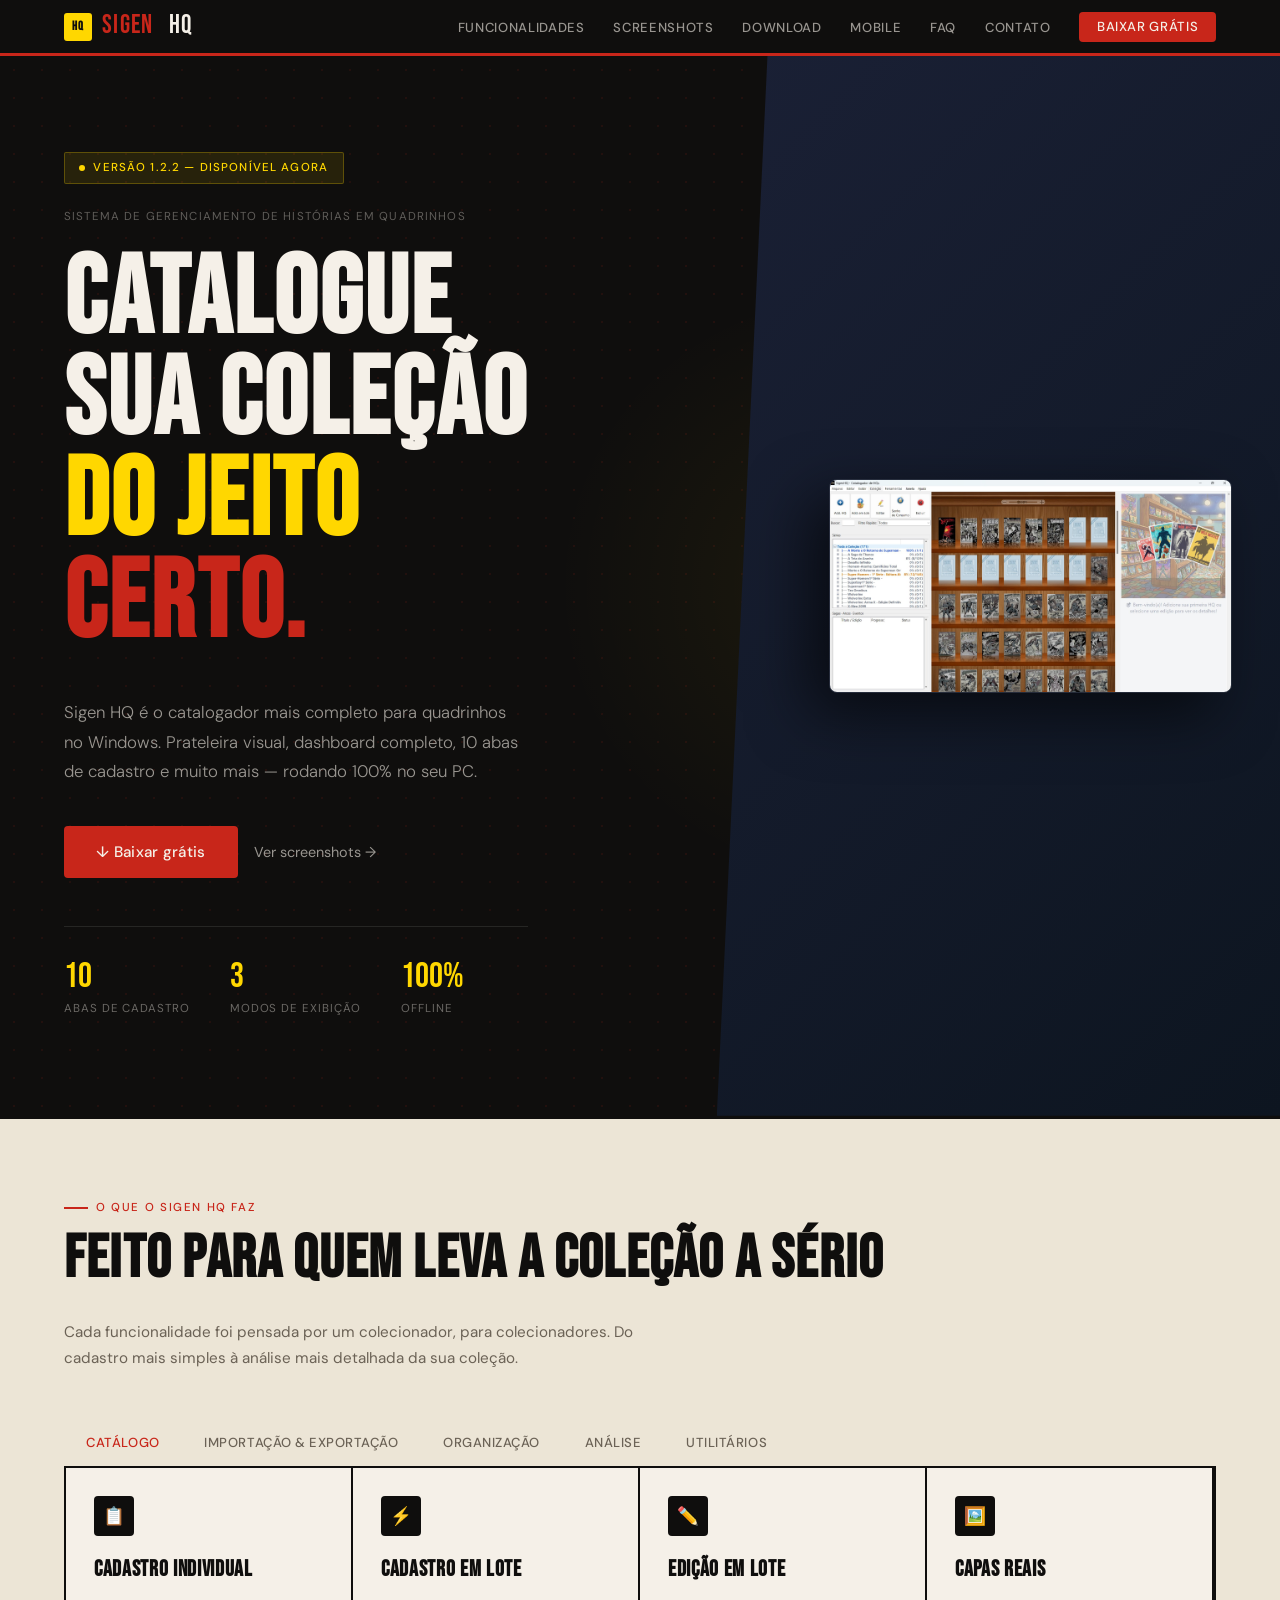
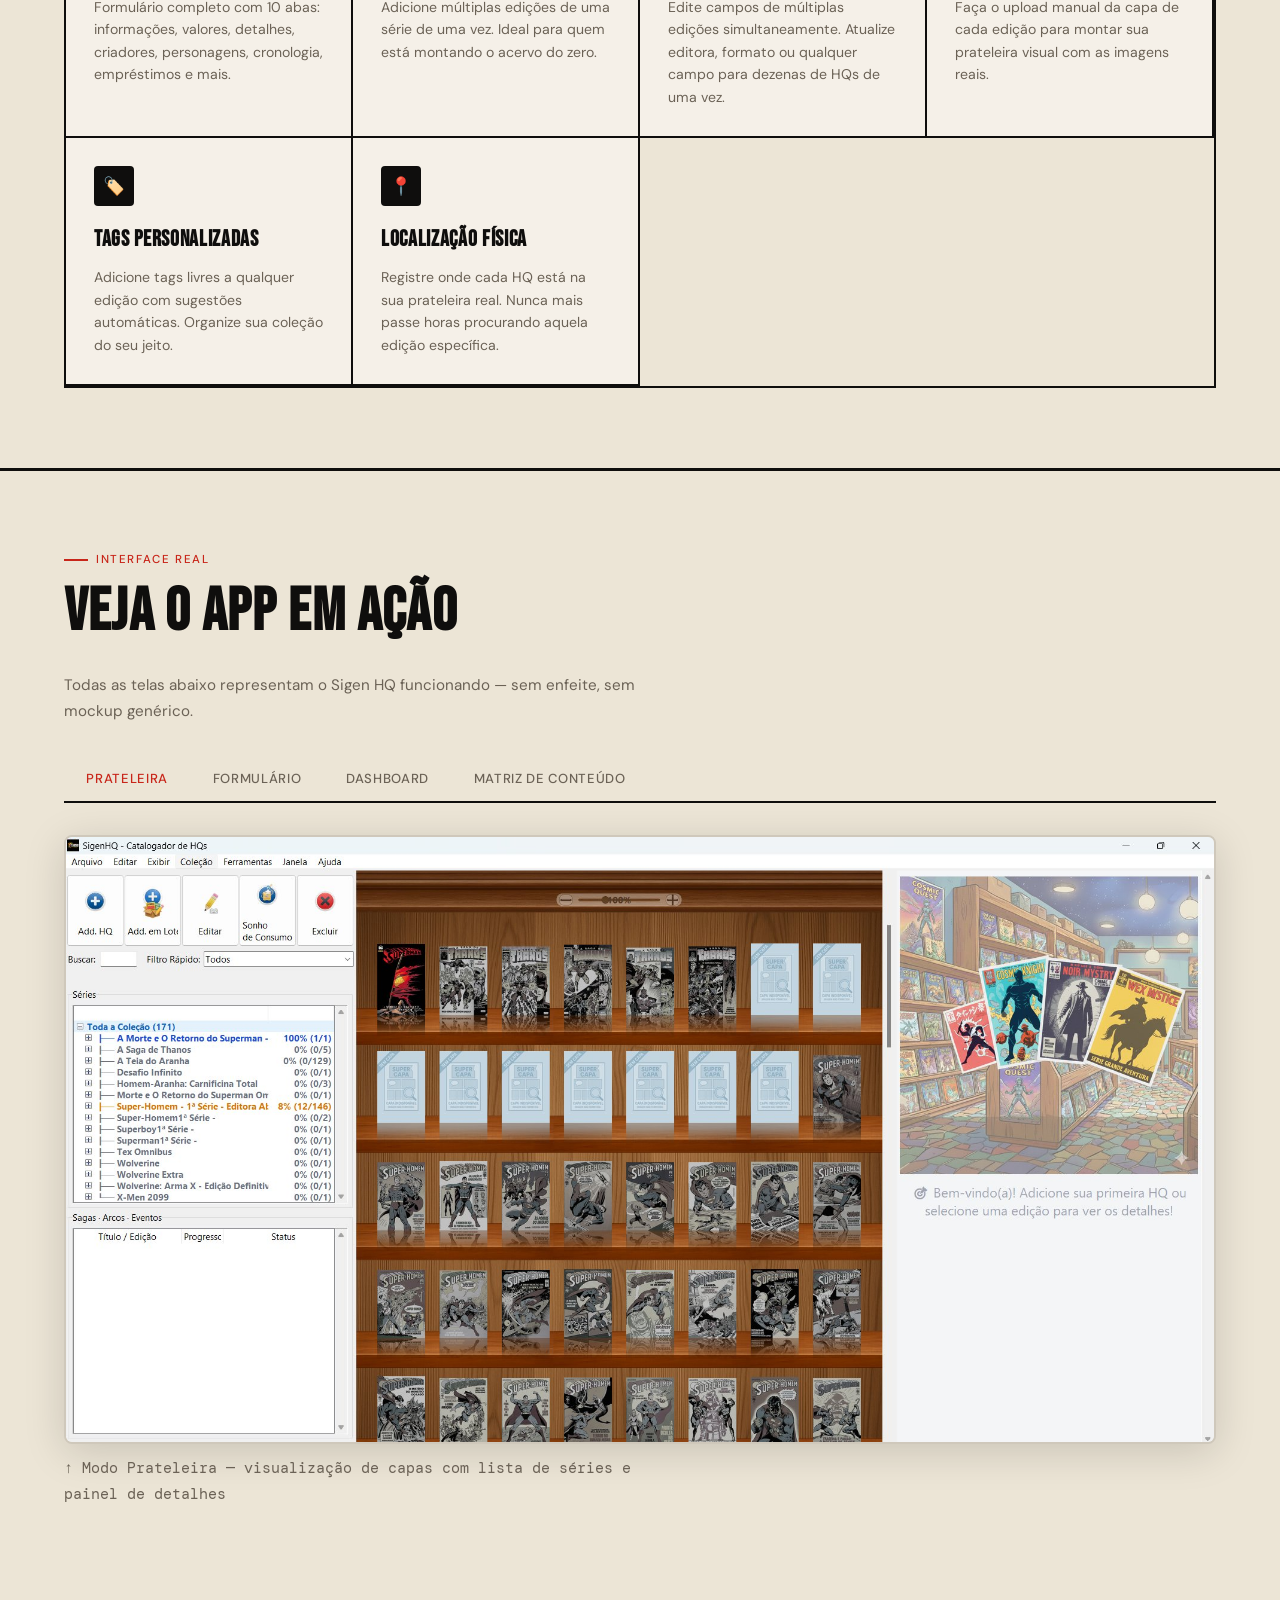
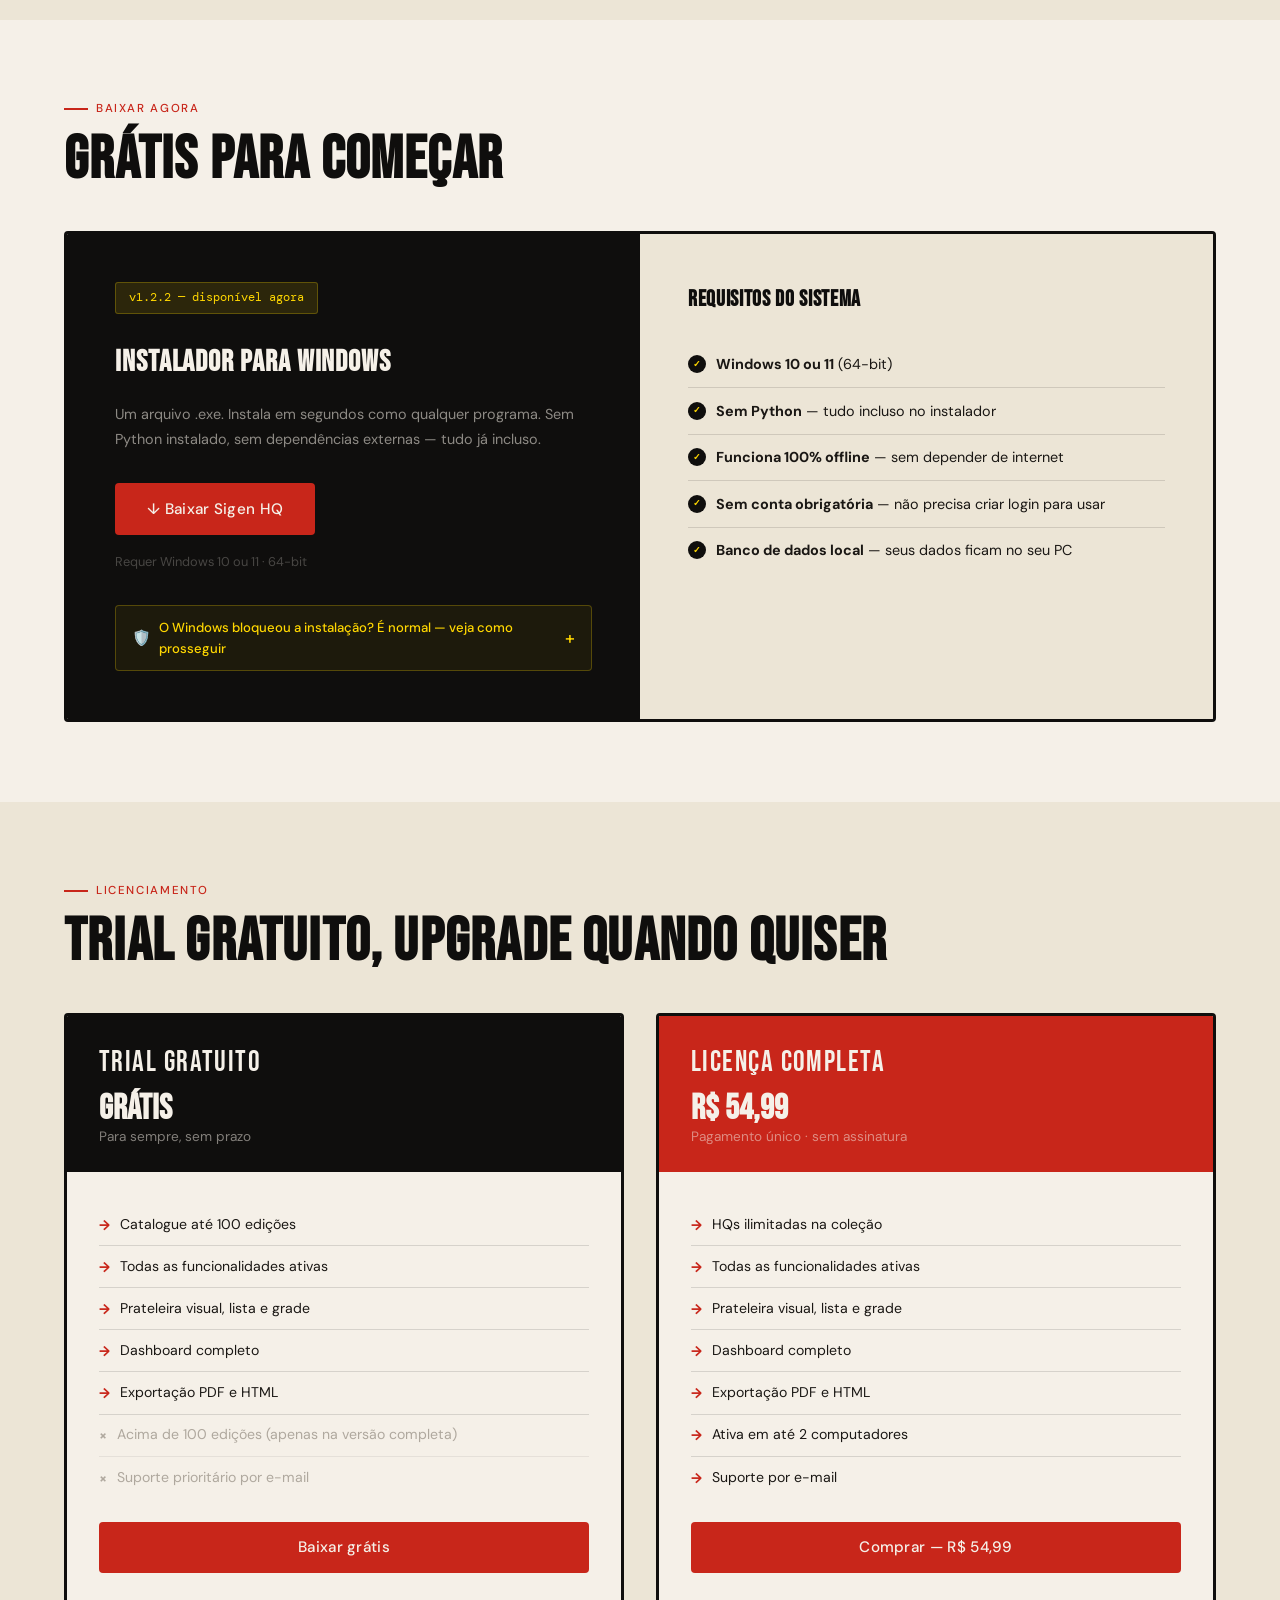
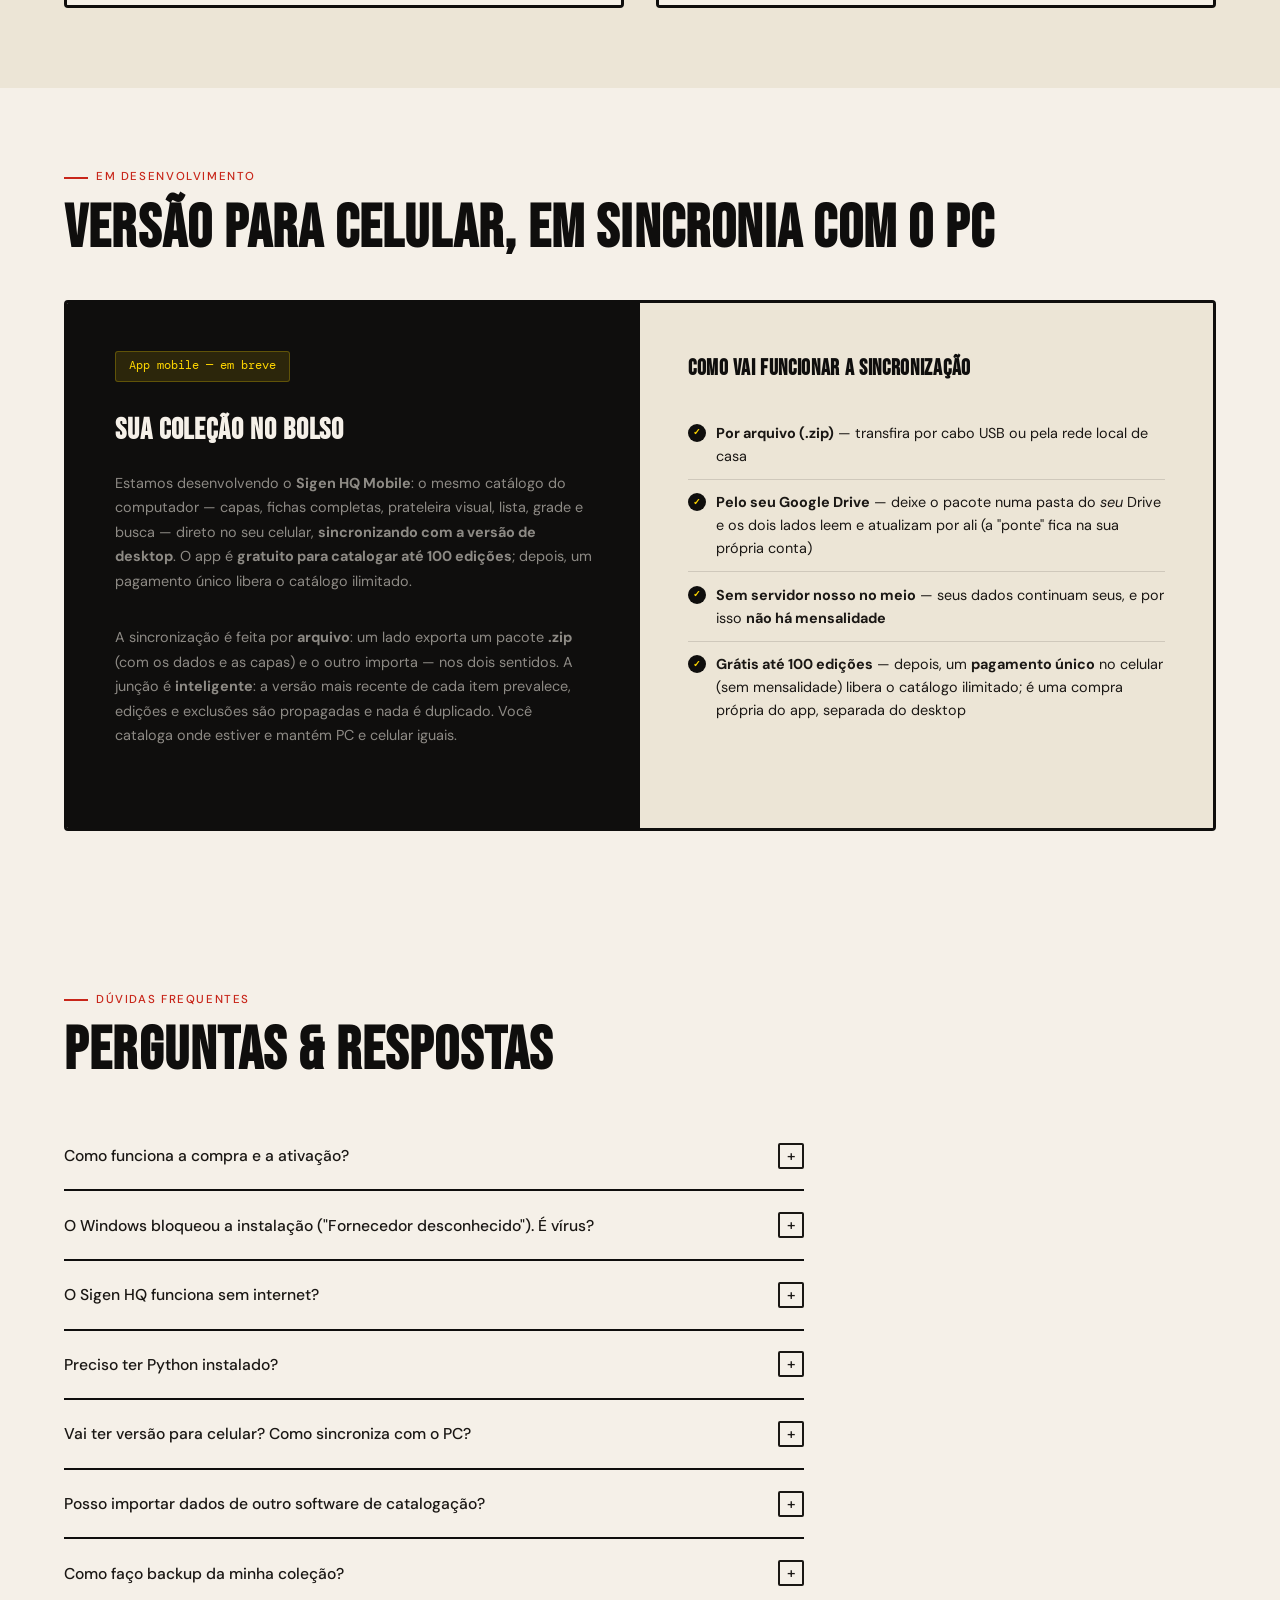
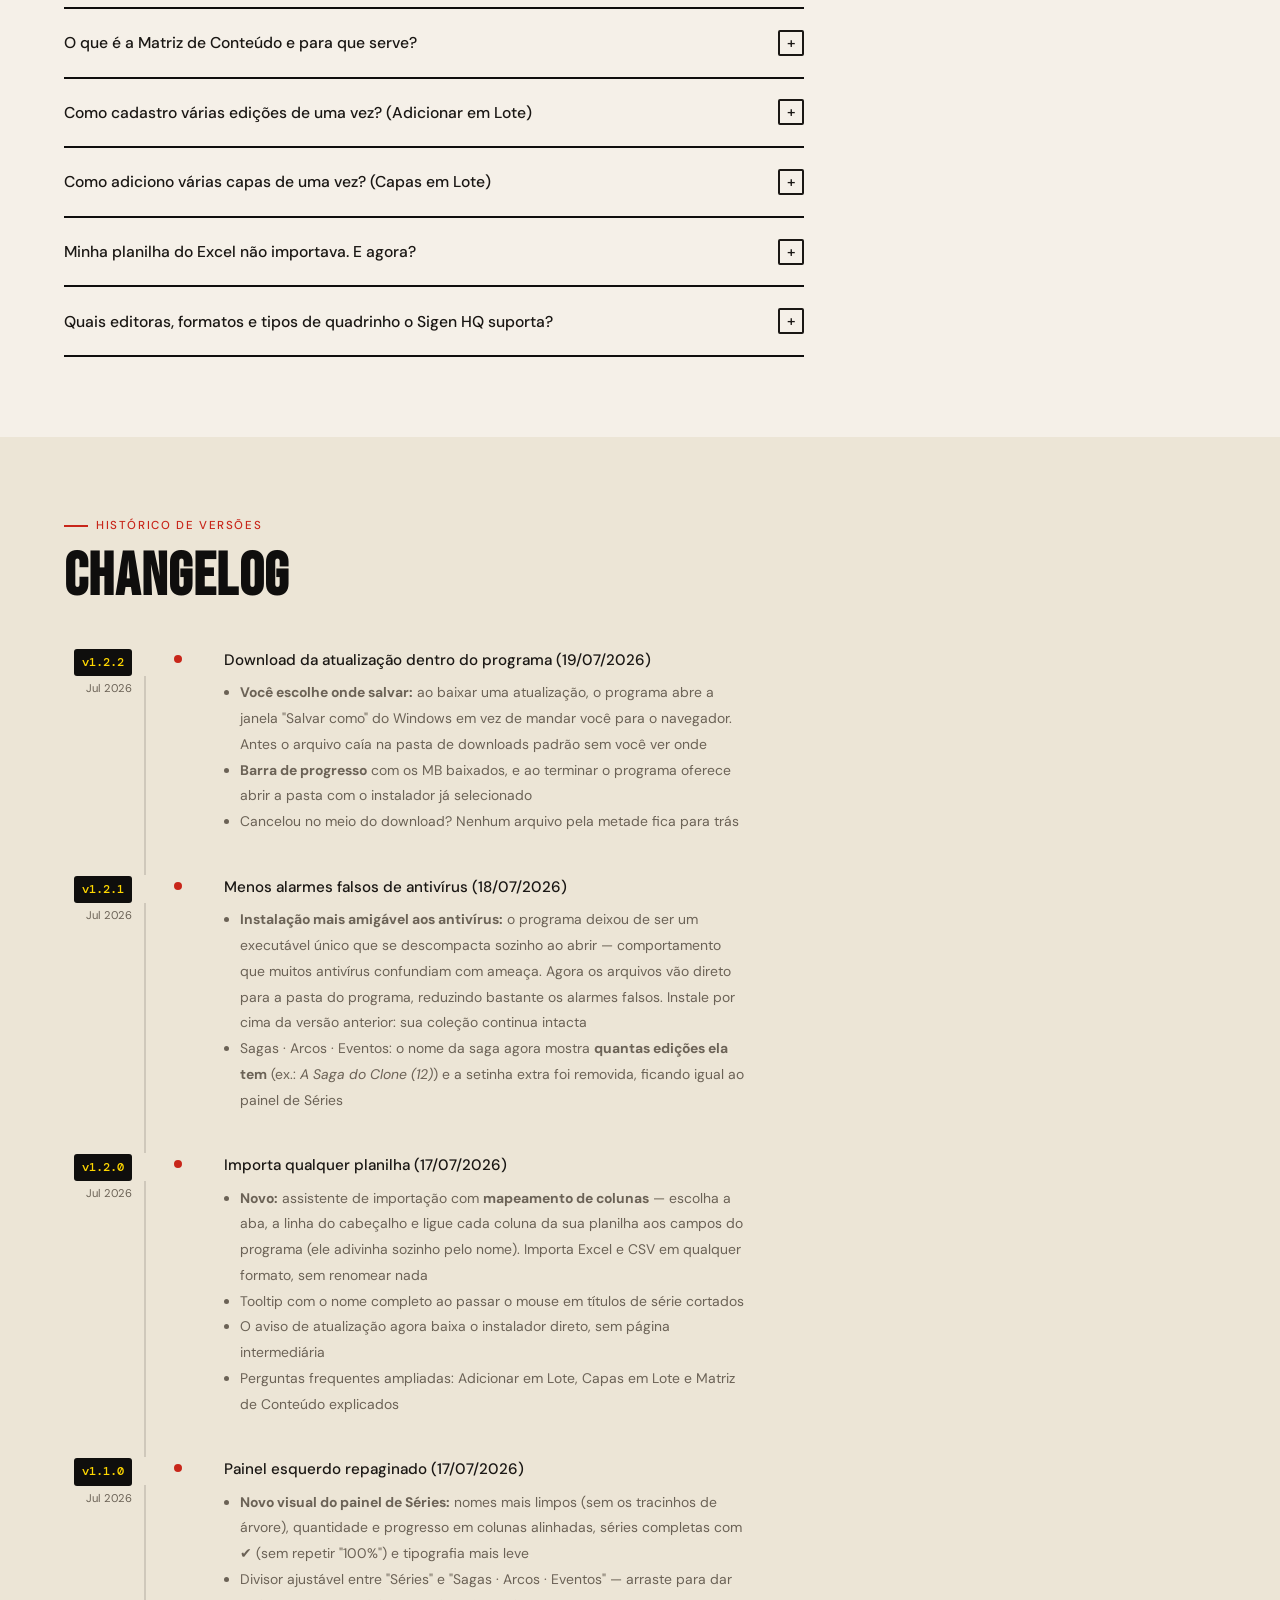
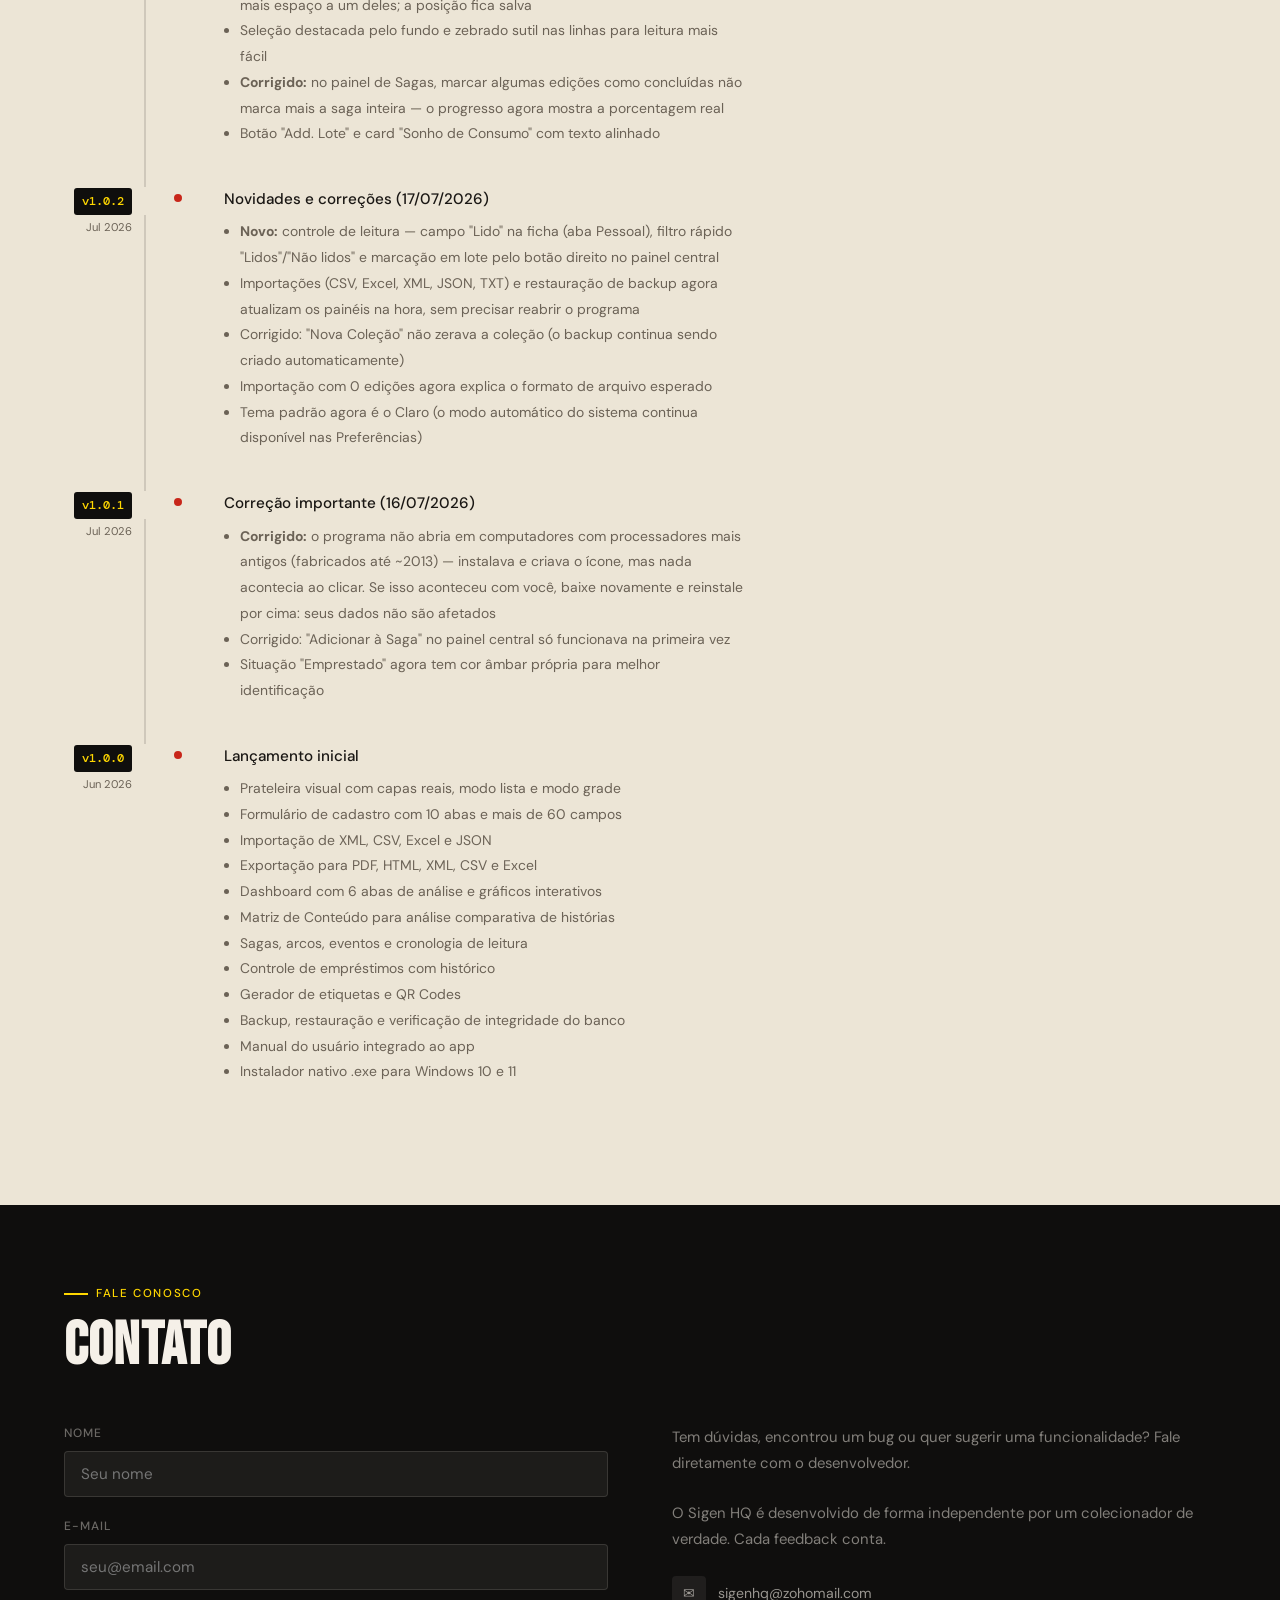
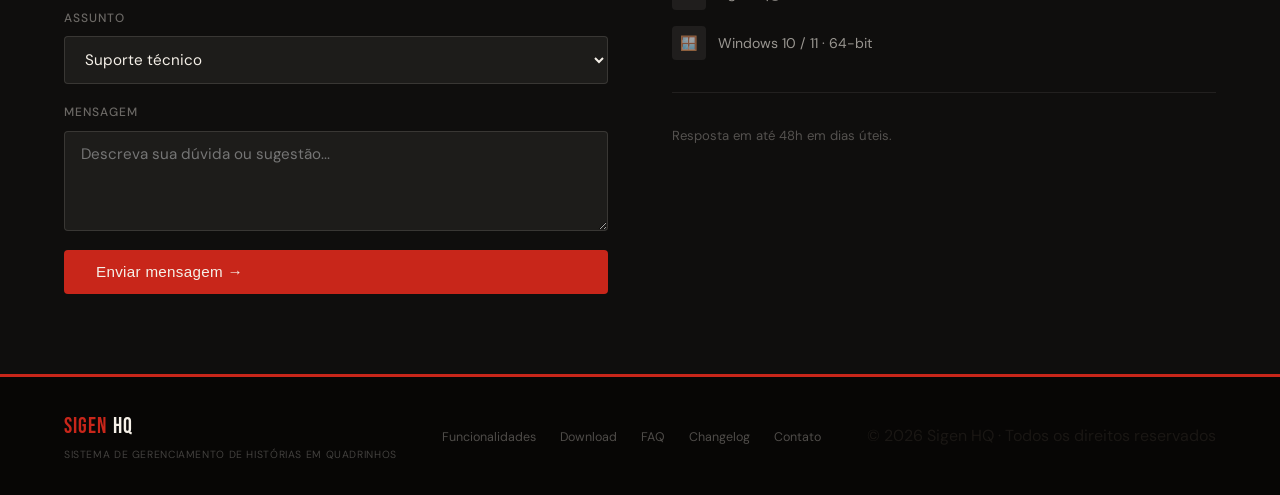
==== index.html @ eec4ffc4 "v1.2.2: download da atualizacao dentro do programa - badges do hero e da secao de download -> 1.2.2 " ====
<!DOCTYPE html>
<html lang="pt-BR">
<head>
<meta charset="UTF-8">
<meta name="viewport" content="width=device-width, initial-scale=1.0">
<title>Sigen HQ — Software de Catalogação de Quadrinhos para Windows</title>
<meta name="description" content="O software mais completo para catalogar sua coleção de HQs. Prateleira visual, dashboard, exportação PDF e muito mais. Para Windows, sem assinatura.">
<meta name="keywords" content="catalogador de quadrinhos, organizar coleção de HQs, software para gibis, catálogo de mangás, gerenciar coleção de quadrinhos, app para colecionador de HQ, inventário de quadrinhos, organizar gibis, Sigen HQ">
<meta name="author" content="Sigen HQ">
<meta name="robots" content="index, follow">
<link rel="canonical" href="https://sigenhq.com.br/">
<!-- Open Graph (WhatsApp, Facebook, Instagram, etc.) -->
<meta property="og:type" content="website">
<meta property="og:locale" content="pt_BR">
<meta property="og:site_name" content="Sigen HQ">
<meta property="og:title" content="Sigen HQ — Catalogador de Quadrinhos para Windows">
<meta property="og:description" content="Catalogue sua coleção de HQs: prateleira visual, dashboard, exportação em PDF e muito mais. Trial grátis até 100 edições.">
<meta property="og:url" content="https://sigenhq.com.br/">
<meta property="og:image" content="https://sigenhq.com.br/og-image.png">
<meta property="og:image:width" content="1200">
<meta property="og:image:height" content="630">
<!-- Twitter / X -->
<meta name="twitter:card" content="summary_large_image">
<meta name="twitter:title" content="Sigen HQ — Catalogador de Quadrinhos para Windows">
<meta name="twitter:description" content="Catalogue sua coleção de HQs: prateleira visual, dashboard, exportação em PDF. Trial grátis até 100 edições.">
<meta name="twitter:image" content="https://sigenhq.com.br/og-image.png">
<!-- Dados estruturados (Google) -->
<script type="application/ld+json">
{
  "@context": "https://schema.org",
  "@type": "SoftwareApplication",
  "name": "Sigen HQ",
  "applicationCategory": "BusinessApplication",
  "operatingSystem": "Windows",
  "description": "Catalogador completo para coleções de quadrinhos, gibis e mangás. Prateleira visual, dashboard e exportação em PDF.",
  "url": "https://sigenhq.com.br/",
  "offers": { "@type": "Offer", "price": "54.99", "priceCurrency": "BRL" }
}
</script>
<link rel="preconnect" href="https://fonts.googleapis.com">
<link rel="preconnect" href="https://fonts.gstatic.com" crossorigin>
<link href="https://fonts.googleapis.com/css2?family=Bebas+Neue&family=DM+Sans:ital,opsz,wght@0,9..40,300;0,9..40,400;0,9..40,500;1,9..40,300&family=DM+Mono:wght@400;500&display=swap" rel="stylesheet">
<style>
*,*::before,*::after{box-sizing:border-box;margin:0;padding:0}

:root{
  --ink:#0f0e0d;
  --paper:#f5f0e8;
  --paper-dark:#ece5d6;
  --red:#c8261a;
  --red-dark:#9e1c12;
  --gold:#ffd700;
  --gold-dim:#c9a800;
  --blue:#1565c0;
  --blue-light:#e3f2fd;
  --text:#1a1714;
  --muted:#6b6256;
  --border:rgba(15,14,13,0.13);
  --radius:4px;
}

html{scroll-behavior:smooth}

body{
  font-family:'DM Sans',sans-serif;
  background:var(--paper);
  color:var(--text);
  font-size:16px;
  line-height:1.6;
  overflow-x:hidden;
}

body::before{
  content:'';
  position:fixed;
  inset:0;
  background-image:url("data:image/svg+xml,%3Csvg xmlns='http://www.w3.org/2000/svg' width='4' height='4'%3E%3Ccircle cx='1' cy='1' r='0.5' fill='%230f0e0d' opacity='0.035'/%3E%3C/svg%3E");
  pointer-events:none;
  z-index:0;
}

/* ── NAV ── */
nav{
  position:sticky;top:0;z-index:100;
  background:var(--ink);
  display:flex;align-items:center;justify-content:space-between;
  padding:0 clamp(1.5rem,5vw,4rem);
  height:56px;
  border-bottom:3px solid var(--red);
}

.nav-logo{
  font-family:'Bebas Neue',sans-serif;
  font-size:1.6rem;color:var(--paper);
  letter-spacing:.05em;text-decoration:none;
  display:flex;align-items:center;gap:10px;
}
.nav-logo-icon{
  width:28px;height:28px;
  background:var(--gold);
  border-radius:3px;
  display:flex;align-items:center;justify-content:center;
  font-size:.75rem;color:var(--ink);font-weight:700;
}
.nav-logo span{color:var(--red);}

.nav-links{display:flex;gap:1.8rem;list-style:none;align-items:center;}
.nav-links a{
  color:rgba(245,240,232,.6);text-decoration:none;
  font-size:.82rem;font-weight:500;letter-spacing:.05em;
  text-transform:uppercase;transition:color .2s;
}
.nav-links a:hover{color:var(--paper);}
.nav-cta{
  background:var(--red) !important;
  color:var(--paper) !important;
  padding:.4rem 1.1rem;border-radius:var(--radius);
  transition:background .2s !important;
}
.nav-cta:hover{background:var(--red-dark) !important;}

.hamburger{
  display:none;flex-direction:column;gap:5px;
  cursor:pointer;background:none;border:none;padding:4px;
}
.hamburger span{display:block;width:22px;height:2px;background:var(--paper);border-radius:2px;}

/* ── HERO ── */
.hero{
  position:relative;
  min-height:calc(100vh - 56px);
  display:flex;align-items:center;
  padding:clamp(3rem,8vw,6rem) clamp(1.5rem,5vw,4rem);
  overflow:hidden;
  background:var(--ink);
}

.hero-dots{
  position:absolute;inset:0;
  background-image:radial-gradient(circle,rgba(200,38,26,.15) 1px,transparent 1px);
  background-size:28px 28px;opacity:.7;
}

.hero-glow{
  position:absolute;
  width:600px;height:600px;
  background:radial-gradient(circle,rgba(255,215,0,.06) 0%,transparent 70%);
  top:50%;right:10%;transform:translateY(-50%);
  pointer-events:none;
}

.hero-content{position:relative;z-index:2;max-width:580px;}

.hero-badge{
  display:inline-flex;align-items:center;gap:8px;
  background:rgba(255,215,0,.1);
  border:1px solid rgba(255,215,0,.25);
  color:var(--gold);
  font-size:.72rem;font-weight:500;letter-spacing:.1em;
  text-transform:uppercase;padding:.35rem .9rem;
  border-radius:2px;margin-bottom:1.5rem;
}
.hero-badge::before{
  content:'';width:6px;height:6px;background:var(--gold);
  border-radius:50%;animation:pulse 2s infinite;
}
@keyframes pulse{0%,100%{opacity:1;transform:scale(1)}50%{opacity:.5;transform:scale(.8)}}

h1{
  font-family:'Bebas Neue',sans-serif;
  font-size:clamp(3.8rem,8.5vw,7rem);
  line-height:.93;color:var(--paper);
  letter-spacing:.02em;margin-bottom:.4em;
}
h1 .accent{color:var(--red);}
h1 .gold{color:var(--gold);}
h1 .outline{-webkit-text-stroke:2px var(--paper);color:transparent;}

.hero-sub{
  font-size:1.05rem;color:rgba(245,240,232,.6);
  margin-bottom:2.5rem;max-width:460px;
  font-weight:300;line-height:1.75;
}

.hero-actions{display:flex;gap:1rem;flex-wrap:wrap;align-items:center;}

.btn-primary{
  display:inline-flex;align-items:center;gap:10px;
  background:var(--red);color:var(--paper);
  text-decoration:none;font-weight:500;font-size:.95rem;
  padding:.85rem 2rem;border-radius:var(--radius);
  border:none;cursor:pointer;
  transition:background .2s,transform .15s;letter-spacing:.02em;
}
.btn-primary:hover{background:var(--red-dark);transform:translateY(-2px);}
.btn-primary:active{transform:translateY(0);}

.btn-ghost{
  display:inline-flex;align-items:center;gap:8px;
  color:rgba(245,240,232,.6);text-decoration:none;
  font-size:.9rem;padding:.85rem 0;transition:color .2s;
}
.btn-ghost:hover{color:var(--paper);}

.hero-stats{
  display:flex;gap:2.5rem;
  margin-top:3rem;padding-top:2rem;
  border-top:1px solid rgba(245,240,232,.1);
  flex-wrap:wrap;
}
.hero-stat-num{
  font-family:'Bebas Neue',sans-serif;
  font-size:2.2rem;color:var(--gold);display:block;line-height:1;
}
.hero-stat-label{font-size:.72rem;color:rgba(245,240,232,.4);text-transform:uppercase;letter-spacing:.08em;}

/* ── PRATELEIRA HERO ── */
.hero-shelf{
  position:absolute;right:0;top:0;bottom:0;width:44%;
  display:flex;align-items:center;justify-content:center;
  overflow:hidden;
  background:linear-gradient(135deg,#1a2035 0%,#0d1520 100%);
  clip-path:polygon(9% 0,100% 0,100% 100%,0% 100%);
}

.shelf-wrap{
  padding:2rem 3rem 2rem 7rem;
  width:100%;
  animation:float 6s ease-in-out infinite;
}
@keyframes float{0%,100%{transform:translateY(0)}50%{transform:translateY(-10px)}}

.shelf-ui{
  background:#2a1f14;
  border-radius:8px;
  overflow:hidden;
  box-shadow:-20px 20px 60px rgba(0,0,0,.6);
  border:1px solid rgba(255,255,255,.06);
  max-width:360px;
}

.shelf-titlebar{
  background:#1a1208;padding:8px 12px;
  display:flex;align-items:center;gap:7px;
  border-bottom:1px solid rgba(255,255,255,.06);
}
.shelf-dot{width:9px;height:9px;border-radius:50%;}
.shelf-dot:nth-child(1){background:#ff5f57;}
.shelf-dot:nth-child(2){background:#ffbd2e;}
.shelf-dot:nth-child(3){background:#28ca41;}
.shelf-appname{font-size:10px;color:rgba(255,255,255,.25);margin-left:6px;font-family:'DM Mono',monospace;}

.shelf-body{display:flex;height:240px;}

.shelf-sidebar{
  width:110px;background:#1c1208;
  padding:10px 8px;
  border-right:1px solid rgba(255,255,255,.05);
  overflow:hidden;
}
.shelf-serie{
  font-size:9px;font-family:'DM Mono',monospace;
  color:rgba(255,255,255,.25);
  padding:4px 6px;border-radius:3px;
  margin-bottom:2px;white-space:nowrap;overflow:hidden;text-overflow:ellipsis;
}
.shelf-serie.active{background:rgba(200,38,26,.25);color:#f08070;}
.shelf-serie.gold{color:var(--gold);opacity:.7;}

.shelf-main{flex:1;padding:8px;background:#241a0e;position:relative;}

.shelf-row{
  display:flex;align-items:flex-end;gap:3px;
  padding:4px 0;
  border-bottom:3px solid #3d2a15;
  margin-bottom:2px;
}
.shelf-book{
  width:28px;height:42px;border-radius:2px;flex-shrink:0;
  position:relative;
}
.shelf-book::after{
  content:'';position:absolute;top:0;left:0;right:0;bottom:0;
  background:linear-gradient(90deg,rgba(0,0,0,.3) 0%,transparent 30%);
  border-radius:2px;
}
.b1{background:linear-gradient(160deg,#d32f2f,#7f1c15);}
.b2{background:linear-gradient(160deg,#1565c0,#0d3b7a);}
.b3{background:linear-gradient(160deg,#2e7d32,#145a32);}
.b4{background:linear-gradient(160deg,#6a1b9a,#38006b);}
.b5{background:linear-gradient(160deg,#e65100,#7c2900);}
.b6{background:linear-gradient(160deg,#00695c,#003d33);}
.b7{background:linear-gradient(160deg,#c62828,#7b1313);}
.b8{background:linear-gradient(160deg,#37474f,#1c2f38);}
.b9{background:linear-gradient(160deg,#f9a825,#b37a00);}
.b10{background:linear-gradient(160deg,#1a237e,#0d1257);}
.b-ghost{background:rgba(255,255,255,.06);border:1px dashed rgba(255,255,255,.1);}

.shelf-statusbar{
  background:#1a1208;padding:5px 10px;
  display:flex;justify-content:space-between;
  border-top:1px solid rgba(255,255,255,.05);
}
.shelf-stat{font-size:8px;color:rgba(255,255,255,.25);font-family:'DM Mono',monospace;}
.shelf-stat span{color:var(--gold);}

/* ── SECTIONS ── */
section{position:relative;z-index:1;padding:clamp(3rem,7vw,5rem) clamp(1.5rem,5vw,4rem);}

.section-label{
  font-size:.72rem;font-weight:500;letter-spacing:.14em;
  text-transform:uppercase;color:var(--red);margin-bottom:.75rem;
  display:flex;align-items:center;gap:8px;
}
.section-label::before{content:'';display:block;width:24px;height:2px;background:var(--red);}

h2{
  font-family:'Bebas Neue',sans-serif;
  font-size:clamp(2.4rem,5vw,3.8rem);
  line-height:1;letter-spacing:.02em;
  margin-bottom:.5em;color:var(--ink);
}

h3{font-family:'Bebas Neue',sans-serif;font-size:1.4rem;letter-spacing:.03em;color:var(--ink);margin-bottom:.5rem;}

/* ── FEATURES GRID ── */
.features-section{background:var(--paper-dark);border-top:3px solid var(--ink);border-bottom:3px solid var(--ink);}

.features-intro{max-width:580px;color:var(--muted);font-size:.95rem;line-height:1.7;margin-bottom:3rem;}

.features-tabs{display:flex;gap:0;border-bottom:2px solid var(--ink);overflow-x:auto;margin-bottom:0;}
.ftab{
  background:none;border:none;
  font-family:'DM Sans',sans-serif;font-size:.82rem;font-weight:500;
  color:var(--muted);padding:.9rem 1.4rem;cursor:pointer;
  border-bottom:2px solid transparent;margin-bottom:-2px;
  white-space:nowrap;letter-spacing:.04em;text-transform:uppercase;
  transition:color .2s,border-color .2s;
}
.ftab.active{color:var(--red);border-bottom-color:var(--red);}
.ftab:hover:not(.active){color:var(--text);}

.features-panel{display:none;}
.features-panel.active{display:grid;grid-template-columns:repeat(auto-fit,minmax(250px,1fr));gap:0;border:2px solid var(--ink);border-top:none;}

.feat-card{
  padding:1.75rem;
  border-right:2px solid var(--ink);
  border-bottom:2px solid var(--ink);
  background:var(--paper);
  transition:background .2s;
}
.feat-card:hover{background:var(--gold);}

.feat-icon{
  width:40px;height:40px;background:var(--ink);border-radius:var(--radius);
  display:flex;align-items:center;justify-content:center;
  margin-bottom:1rem;font-size:1.1rem;
}
.feat-card p{font-size:.88rem;color:var(--muted);line-height:1.6;margin-top:.4rem;}

/* ── SCREENSHOTS ── */
.screenshots-section{background:var(--paper-dark);}
.screenshots-section h2,.screenshots-section .section-label{color:var(--ink);}
.screenshots-section .section-label{color:var(--red);}
.screenshots-section .section-label::before{background:var(--red);}
.screenshots-section p{color:var(--muted);font-size:.95rem;line-height:1.7;max-width:580px;margin-bottom:2rem;}

.ss-tabs{
  display:flex;gap:0;border-bottom:2px solid var(--ink);
  overflow-x:auto;margin-bottom:2rem;
}
.sstab{
  background:none;border:none;
  color:var(--muted);
  font-family:'DM Sans',sans-serif;font-size:.82rem;font-weight:500;
  padding:.85rem 1.4rem;cursor:pointer;
  border-bottom:2px solid transparent;margin-bottom:-2px;
  white-space:nowrap;text-transform:uppercase;letter-spacing:.05em;
  transition:color .2s,border-color .2s;
}
.sstab.active{color:var(--red);border-bottom-color:var(--red);}
.sstab:hover:not(.active){color:var(--text);}

.ss-panel{display:none;}
.ss-panel.active{display:block;}

.ss-real-img{
  border-radius:8px;overflow:hidden;
  border:2px solid var(--border);
  box-shadow:0 8px 40px rgba(0,0,0,.15);
  line-height:0;
}
.ss-real-img img{
  width:100%;height:auto;display:block;
}
.ss-real-img--narrow{max-width:560px;}
.ss-caption{
  font-size:.8rem;color:var(--muted);
  margin-top:.75rem;font-family:'DM Mono',monospace;
}

.ss-frame{
  background:#f5f7fa;border-radius:8px;
  overflow:hidden;border:1px solid rgba(255,255,255,.08);
  box-shadow:0 24px 80px rgba(0,0,0,.5);
}
.ss-titlebar{
  background:#e8eaed;padding:8px 14px;
  display:flex;align-items:center;gap:7px;
}
.ss-dot{width:10px;height:10px;border-radius:50%;}
.ss-dot:nth-child(1){background:#ff5f57;}
.ss-dot:nth-child(2){background:#ffbd2e;}
.ss-dot:nth-child(3){background:#28ca41;}
.ss-wintitle{font-size:11px;color:#888;margin-left:8px;font-family:'DM Mono',monospace;}

/* PRATELEIRA SCREENSHOT */
.ss-shelf-layout{display:flex;height:360px;}
.ss-left-panel{
  width:200px;flex-shrink:0;background:#fff;
  border-right:1px solid #e0e0e0;
  display:flex;flex-direction:column;
}
.ss-toolbar{
  padding:8px 10px;background:#fff;
  border-bottom:1px solid #e8e8e8;
  display:flex;gap:6px;flex-wrap:wrap;
}
.ss-tbtn{
  background:#f5f5f5;border:1px solid #ddd;
  border-radius:3px;padding:4px 10px;
  font-size:10px;color:#555;cursor:default;
  font-family:'DM Mono',monospace;
}
.ss-tbtn.red{background:#c8261a;border-color:#c8261a;color:#fff;}
.ss-panel-header{
  font-size:10px;font-weight:600;color:#999;
  text-transform:uppercase;letter-spacing:.08em;
  padding:8px 12px 4px;
}
.ss-serie-item{
  padding:5px 12px;font-size:11px;
  display:flex;justify-content:space-between;
  color:#444;cursor:default;
}
.ss-serie-item:hover{background:#f5f5f5;}
.ss-serie-item.active{background:#e3f2fd;color:#1565c0;font-weight:500;}
.ss-serie-item .count{color:#999;font-size:10px;}
.ss-serie-item .pct-gold{color:#c9a800;font-weight:600;}

.ss-shelf-main{flex:1;background:#3d2a15;overflow:hidden;display:flex;flex-direction:column;}
.ss-shelf-zoom{
  background:rgba(0,0,0,.3);padding:4px 12px;
  display:flex;align-items:center;gap:8px;
  border-bottom:1px solid rgba(255,255,255,.1);
}
.ss-zoom-label{font-size:10px;color:rgba(255,255,255,.4);font-family:'DM Mono',monospace;}
.ss-shelf-books{flex:1;padding:8px 12px;overflow:auto;}
.ss-shelf-plank{
  display:flex;align-items:flex-end;gap:4px;
  padding-bottom:6px;
  border-bottom:4px solid #2a1a08;
  margin-bottom:8px;
}
.ss-book{
  width:36px;height:54px;border-radius:2px;flex-shrink:0;
  position:relative;cursor:default;
}
.ss-book.selected{outline:2px solid var(--gold);outline-offset:1px;}
.ss-book::after{
  content:'';position:absolute;inset:0;
  background:linear-gradient(90deg,rgba(0,0,0,.35) 0%,transparent 35%);
  border-radius:2px;
}

.ss-detail-panel{
  width:220px;flex-shrink:0;background:#fff;
  border-left:1px solid #e0e0e0;
  padding:12px;overflow:hidden;font-size:11px;
}
.ss-detail-pub{color:#1565c0;font-size:10px;margin-bottom:4px;}
.ss-detail-title{font-size:14px;font-weight:700;color:#1a1714;margin-bottom:2px;}
.ss-detail-num{color:#888;font-size:11px;margin-bottom:8px;}
.ss-detail-cover{
  width:80px;height:118px;border-radius:3px;
  margin-bottom:10px;
  background:linear-gradient(160deg,#d32f2f,#7f1c15);
  display:flex;align-items:center;justify-content:center;
  font-size:9px;color:rgba(255,255,255,.5);font-family:'DM Mono',monospace;text-align:center;padding:4px;
}
.ss-detail-section{font-weight:600;color:#333;font-size:10px;margin:8px 0 4px;text-transform:uppercase;letter-spacing:.06em;}
.ss-detail-row{display:flex;justify-content:space-between;padding:2px 0;border-bottom:1px solid #f0f0f0;color:#555;}
.ss-detail-row span:last-child{color:#1a1714;font-weight:500;}

/* DASHBOARD SCREENSHOT */
.ss-dashboard{background:#f5f7fa;padding:16px;}
.ss-dash-header{
  background:linear-gradient(135deg,var(--red),var(--blue));
  color:#fff;border-radius:6px;
  padding:14px 20px;margin-bottom:14px;
  font-family:'Bebas Neue',sans-serif;font-size:1.4rem;letter-spacing:.05em;
}
.ss-dash-filters{display:flex;gap:8px;margin-bottom:14px;flex-wrap:wrap;}
.ss-filter-chip{
  background:#fff;border:1px solid #ddd;border-radius:20px;
  font-size:10px;color:#555;padding:4px 12px;
  font-family:'DM Mono',monospace;
}
.ss-cards-row{display:grid;grid-template-columns:repeat(7,1fr);gap:8px;margin-bottom:14px;}
.ss-card{
  background:#fff;border-radius:6px;padding:10px;
  border:1px solid #eee;text-align:center;
}
.ss-card-icon{font-size:1.1rem;margin-bottom:4px;}
.ss-card-label{font-size:8px;color:#999;text-transform:uppercase;letter-spacing:.06em;margin-bottom:4px;}
.ss-card-value{font-family:'Bebas Neue',sans-serif;font-size:1.3rem;line-height:1;}
.ss-card-value.red{color:var(--red);}
.ss-card-value.blue{color:var(--blue);}
.ss-card-value.green{color:#2e7d32;}
.ss-card-value.gold{color:var(--gold-dim);}

.ss-dash-bottom{display:grid;grid-template-columns:1fr 1fr;gap:12px;}
.ss-dash-widget{background:#fff;border-radius:6px;padding:12px;border:1px solid #eee;}
.ss-widget-title{font-size:10px;font-weight:600;color:#333;margin-bottom:8px;text-transform:uppercase;letter-spacing:.06em;}
.ss-highlight-item{display:flex;gap:8px;align-items:flex-start;margin-bottom:6px;}
.ss-hl-cover{width:28px;height:40px;border-radius:2px;background:linear-gradient(160deg,#d32f2f,#7f1c15);flex-shrink:0;}
.ss-hl-text{font-size:9px;color:#555;line-height:1.5;}
.ss-hl-text strong{color:#1a1714;font-weight:600;display:block;}
.ss-recent-item{font-size:10px;color:#555;padding:3px 0;border-bottom:1px solid #f5f5f5;}
.ss-recent-item span{color:#1565c0;font-weight:500;}

/* FORMULÁRIO SCREENSHOT */
.ss-form-layout{background:#f0f0f0;padding:12px;}
.ss-form-window{background:#fff;border-radius:6px;overflow:hidden;box-shadow:0 4px 20px rgba(0,0,0,.15);}
.ss-form-header{background:#1565c0;color:#fff;padding:8px 14px;font-size:11px;font-weight:600;}
.ss-form-tabs{display:flex;background:#e8eaed;border-bottom:1px solid #ddd;overflow-x:auto;}
.ss-form-tab{
  font-size:9px;padding:6px 10px;color:#666;cursor:default;
  white-space:nowrap;border-right:1px solid #ddd;
  font-family:'DM Mono',monospace;
}
.ss-form-tab.active{background:#fff;color:#1565c0;font-weight:600;}
.ss-form-body{display:grid;grid-template-columns:1fr 1fr;gap:0;}
.ss-form-col{padding:14px;}
.ss-form-col+.ss-form-col{border-left:1px solid #eee;}
.ss-form-group{margin-bottom:10px;}
.ss-form-label{font-size:9px;color:#888;margin-bottom:3px;text-transform:uppercase;letter-spacing:.06em;}
.ss-form-input{
  width:100%;background:#f9f9f9;border:1px solid #ddd;
  border-radius:3px;height:24px;padding:0 8px;
  font-size:10px;color:#333;font-family:'DM Mono',monospace;
}
.ss-form-select{height:24px;font-size:10px;}
.ss-cover-area{
  background:#f5f5f5;border:2px dashed #ddd;
  border-radius:6px;padding:20px;text-align:center;
  margin-top:8px;
}
.ss-cover-placeholder{
  width:60px;height:86px;
  background:linear-gradient(160deg,#e0e0e0,#bdbdbd);
  border-radius:3px;margin:0 auto 8px;
  display:flex;align-items:center;justify-content:center;
  font-size:8px;color:#999;text-align:center;padding:4px;
}
.ss-cover-btn{font-size:9px;color:#1565c0;background:none;border:none;cursor:default;text-decoration:underline;}

/* ── DOWNLOAD ── */
.download-section{background:var(--paper);}
.download-box{
  display:grid;grid-template-columns:1fr 1fr;gap:0;
  border:3px solid var(--ink);border-radius:var(--radius);
  overflow:hidden;margin-top:2.5rem;
}
.download-info{padding:3rem;background:var(--ink);color:var(--paper);}
.download-info h3{color:var(--paper);font-size:1.9rem;margin-bottom:1rem;}
.download-info p{color:rgba(245,240,232,.55);font-size:.9rem;line-height:1.7;margin-bottom:2rem;}
.version-badge{
  display:inline-block;
  background:rgba(255,215,0,.12);border:1px solid rgba(255,215,0,.25);
  color:var(--gold);font-family:'DM Mono',monospace;
  font-size:.78rem;padding:.3rem .8rem;border-radius:3px;margin-bottom:1.5rem;
}
.ss-note{margin-top:1.5rem;border:1px solid rgba(255,215,0,.25);border-radius:var(--radius);background:rgba(255,215,0,.06);}
.ss-note summary{
  cursor:pointer;list-style:none;
  padding:.7rem 1rem;font-size:.82rem;font-weight:500;
  color:var(--gold);display:flex;align-items:center;gap:8px;
}
.ss-note summary::-webkit-details-marker{display:none;}
.ss-note summary::before{content:'🛡️';font-size:.95rem;}
.ss-note summary::after{content:'+';margin-left:auto;font-size:1.1rem;color:var(--gold);}
.ss-note[open] summary::after{content:'−';}
.ss-note-body{padding:0 1rem 1rem;font-size:.85rem;color:rgba(245,240,232,.6);line-height:1.7;}
.ss-note-body p{margin-bottom:.6rem;color:rgba(245,240,232,.6);}
.ss-note-body strong{color:var(--paper);}
.ss-note-body ol{margin:0 0 .6rem 1.1rem;display:flex;flex-direction:column;gap:.35rem;}
.ss-note-foot{font-size:.8rem;color:rgba(245,240,232,.4) !important;}
.ss-note-foot a{color:var(--gold);}
.sys-reqs{padding:3rem;background:var(--paper-dark);}
.sys-reqs h3{margin-bottom:1.5rem;}
.req-list{list-style:none;}
.req-list li{
  display:flex;align-items:flex-start;gap:10px;
  padding:.7rem 0;border-bottom:1px solid var(--border);font-size:.9rem;
}
.req-list li:last-child{border-bottom:none;}
.req-icon{
  width:18px;height:18px;background:var(--ink);border-radius:50%;flex-shrink:0;
  display:flex;align-items:center;justify-content:center;margin-top:2px;
}
.req-icon::after{content:'✓';color:var(--gold);font-size:9px;font-weight:700;}

/* ── PLANOS ── */
.plans-section{background:var(--paper-dark);}
.plans-grid{display:grid;grid-template-columns:1fr 1fr;gap:2rem;margin-top:2.5rem;}
.plan-card{border:3px solid var(--ink);border-radius:var(--radius);overflow:hidden;}
.plan-header{padding:1.5rem 2rem;background:var(--ink);}
.plan-card.featured .plan-header{background:var(--red);}
.plan-name{font-family:'Bebas Neue',sans-serif;font-size:1.8rem;color:var(--paper);letter-spacing:.05em;}
.plan-price{font-size:.85rem;color:rgba(245,240,232,.5);margin-top:.3rem;}
.plan-price strong{font-family:'Bebas Neue',sans-serif;font-size:2.2rem;color:var(--paper);display:block;line-height:1;}
.plan-body{padding:2rem;background:var(--paper);}
.plan-features{list-style:none;}
.plan-features li{
  padding:.55rem 0;border-bottom:1px solid var(--border);
  font-size:.88rem;display:flex;gap:10px;align-items:flex-start;
}
.plan-features li:last-child{border-bottom:none;}
.plan-features li::before{content:'→';color:var(--red);font-weight:700;flex-shrink:0;margin-top:1px;}
.plan-features li.no::before{content:'×';color:var(--muted);}
.plan-features li.no{color:var(--muted);opacity:.5;}
.plan-cta{margin-top:1.5rem;}

/* ── FAQ ── */
.faq-section{background:var(--paper);}
.faq-list{margin-top:2.5rem;max-width:740px;}
.faq-item{border-bottom:2px solid var(--ink);}
.faq-question{
  width:100%;text-align:left;background:none;border:none;
  padding:1.3rem 0;font-family:'DM Sans',sans-serif;
  font-size:.98rem;font-weight:500;color:var(--text);
  cursor:pointer;display:flex;justify-content:space-between;
  align-items:center;gap:1rem;transition:color .2s;
}
.faq-question:hover{color:var(--red);}
.faq-arrow{
  width:26px;height:26px;border:2px solid currentColor;
  border-radius:2px;display:flex;align-items:center;
  justify-content:center;flex-shrink:0;font-size:.95rem;
  transition:transform .25s;
}
.faq-item.open .faq-arrow{transform:rotate(45deg);}
.faq-answer{max-height:0;overflow:hidden;transition:max-height .3s ease;}
.faq-answer-inner{padding:0 0 1.5rem;color:var(--muted);font-size:.92rem;line-height:1.7;}

/* ── CHANGELOG ── */
.changelog-section{background:var(--paper-dark);}
.changelog-list{margin-top:2.5rem;max-width:680px;}
.changelog-entry{display:flex;gap:2rem;padding-bottom:2.5rem;position:relative;}
.changelog-entry::before{
  content:'';position:absolute;left:80px;top:28px;bottom:0;
  width:2px;background:var(--border);
}
.changelog-entry:last-child::before{display:none;}
.changelog-version{width:68px;flex-shrink:0;text-align:right;}
.version-tag{
  font-family:'DM Mono',monospace;font-size:.75rem;font-weight:500;
  background:var(--ink);color:var(--gold);
  padding:.25rem .5rem;border-radius:3px;display:inline-block;
}
.version-date{font-size:.7rem;color:var(--muted);margin-top:4px;display:block;}
.changelog-dot{width:28px;flex-shrink:0;display:flex;justify-content:center;padding-top:5px;}
.changelog-dot::before{
  content:'';width:12px;height:12px;border-radius:50%;
  background:var(--red);border:2px solid var(--paper-dark);display:block;
}
.changelog-body h4{font-weight:500;font-size:.95rem;margin-bottom:.5rem;}
.changelog-body ul{padding-left:1rem;font-size:.87rem;color:var(--muted);line-height:1.85;}

/* ── CONTATO ── */
.contact-section{background:var(--ink);color:var(--paper);}
.contact-section h2{color:var(--paper);}
.contact-section .section-label{color:var(--gold);}
.contact-section .section-label::before{background:var(--gold);}
.contact-grid{display:grid;grid-template-columns:1fr 1fr;gap:4rem;margin-top:3rem;align-items:start;}
.contact-form{display:flex;flex-direction:column;gap:1.2rem;}
.form-group{display:flex;flex-direction:column;gap:.5rem;}
.form-group label{font-size:.75rem;font-weight:500;letter-spacing:.08em;text-transform:uppercase;color:rgba(245,240,232,.4);}
.form-group input,.form-group textarea,.form-group select{
  background:rgba(245,240,232,.06);border:1px solid rgba(245,240,232,.13);
  border-radius:var(--radius);color:var(--paper);
  font-family:'DM Sans',sans-serif;font-size:.95rem;
  padding:.75rem 1rem;outline:none;transition:border-color .2s;
}
.form-group input:focus,.form-group textarea:focus,.form-group select:focus{border-color:rgba(200,38,26,.5);}
.form-group textarea{resize:vertical;min-height:100px;}
.contact-info p{color:rgba(245,240,232,.5);font-size:.93rem;line-height:1.75;margin-bottom:1.5rem;}
.contact-detail{display:flex;align-items:center;gap:12px;margin-bottom:1rem;font-size:.88rem;color:rgba(245,240,232,.6);}
.c-icon{width:34px;height:34px;background:rgba(245,240,232,.07);border-radius:var(--radius);display:flex;align-items:center;justify-content:center;}

/* ── FOOTER ── */
footer{
  background:#070605;
  padding:2rem clamp(1.5rem,5vw,4rem);
  display:flex;justify-content:space-between;align-items:center;
  flex-wrap:wrap;gap:1rem;
  border-top:3px solid var(--red);
}
.footer-logo{font-family:'Bebas Neue',sans-serif;font-size:1.4rem;color:var(--paper);letter-spacing:.05em;}
.footer-logo span{color:var(--red);}
.footer-sigla{font-family:'DM Sans',sans-serif;font-size:.65rem;color:rgba(245,240,232,.25);letter-spacing:.06em;text-transform:uppercase;font-weight:400;margin-top:2px;}
.hero-sigla{font-size:.72rem;color:rgba(245,240,232,.35);letter-spacing:.1em;text-transform:uppercase;margin-bottom:1.5rem;font-weight:400;}
.footer-links{display:flex;gap:1.5rem;list-style:none;}
.footer-links a{font-size:.78rem;color:rgba(245,240,232,.3);text-decoration:none;transition:color .2s;}
.footer-links a:hover{color:var(--paper);}

/* ── FADE IN ── */
.fade-in{opacity:0;transform:translateY(18px);transition:opacity .6s ease,transform .6s ease;}
.fade-in.visible{opacity:1;transform:translateY(0);}

/* ── RESPONSIVE ── */
@media(max-width:960px){
  .hero-shelf{display:none;}
  .download-box{grid-template-columns:1fr;}
  .plans-grid{grid-template-columns:1fr;}
  .contact-grid{grid-template-columns:1fr;}
  .ss-cards-row{grid-template-columns:repeat(4,1fr);}
}
@media(max-width:660px){
  .nav-links{display:none;}
  .hamburger{display:flex;}
  .nav-links.open{
    display:flex;flex-direction:column;
    position:fixed;top:56px;inset-inline:0;
    background:var(--ink);padding:1.5rem 2rem;gap:1.5rem;
    border-top:2px solid var(--red);z-index:99;
  }
  h1{font-size:3.2rem;}
  .hero-stats{gap:1.5rem;}
  .changelog-entry{flex-direction:column;gap:.5rem;}
  .changelog-entry::before{display:none;}
  .changelog-dot{display:none;}
  .changelog-version{text-align:left;}
  footer{flex-direction:column;text-align:center;}
  .ss-cards-row{grid-template-columns:repeat(2,1fr);}
  .ss-dash-bottom{grid-template-columns:1fr;}
}
</style>
</head>
<body>

<!-- NAV -->
<nav>
  <a class="nav-logo" href="#">
    <div class="nav-logo-icon">HQ</div>
    <span>SIGEN</span>&nbsp;HQ
  </a>
  <ul class="nav-links" id="navLinks">
    <li><a href="#funcionalidades">Funcionalidades</a></li>
    <li><a href="#screenshots">Screenshots</a></li>
    <li><a href="#download">Download</a></li>
    <li><a href="#mobile">Mobile</a></li>
    <li><a href="#faq">FAQ</a></li>
    <li><a href="#contato">Contato</a></li>
    <li><a href="#download" class="nav-cta">Baixar grátis</a></li>
  </ul>
  <button class="hamburger" id="hamburger" aria-label="Menu">
    <span></span><span></span><span></span>
  </button>
</nav>

<!-- HERO -->
<section class="hero">
  <div class="hero-dots"></div>
  <div class="hero-glow"></div>

  <div class="hero-shelf">
    <div class="shelf-wrap">
      <img src="screen1.png" alt="Prateleira do Sigen HQ com capas reais organizadas em estantes"
           style="width:100%;max-width:600px;border-radius:8px;display:block;box-shadow:-20px 20px 60px rgba(0,0,0,.6);border:1px solid rgba(255,255,255,.08);">
    </div>
  </div>

  <div class="hero-content">
    <div class="hero-badge">Versão 1.2.2 — disponível agora</div>
    <div class="hero-sigla">Sistema de Gerenciamento de Histórias em Quadrinhos</div>
    <h1>
      Catalogue<br>
      sua coleção<br>
      <span class="gold">do jeito</span><br>
      <span class="accent">certo.</span>
    </h1>
    <p class="hero-sub">
      Sigen HQ é o catalogador mais completo para quadrinhos no Windows. Prateleira visual, dashboard completo, 10 abas de cadastro e muito mais — rodando 100% no seu PC.
    </p>
    <div class="hero-actions">
      <a href="#download" class="btn-primary">↓ Baixar grátis</a>
      <a href="#screenshots" class="btn-ghost">Ver screenshots →</a>
    </div>
    <div class="hero-stats">
      <div>
        <span class="hero-stat-num">10</span>
        <span class="hero-stat-label">Abas de cadastro</span>
      </div>
      <div>
        <span class="hero-stat-num">3</span>
        <span class="hero-stat-label">Modos de exibição</span>
      </div>
      <div>
        <span class="hero-stat-num">100%</span>
        <span class="hero-stat-label">Offline</span>
      </div>
    </div>
  </div>
</section>

<!-- FUNCIONALIDADES -->
<section class="features-section" id="funcionalidades">
  <div class="section-label">O que o Sigen HQ faz</div>
  <h2>Feito para quem leva a coleção a sério</h2>
  <p class="features-intro">Cada funcionalidade foi pensada por um colecionador, para colecionadores. Do cadastro mais simples à análise mais detalhada da sua coleção.</p>

  <div class="features-tabs">
    <button class="ftab active" onclick="showFtab('catalogo',this)">Catálogo</button>
    <button class="ftab" onclick="showFtab('importexport',this)">Importação & Exportação</button>
    <button class="ftab" onclick="showFtab('organizacao',this)">Organização</button>
    <button class="ftab" onclick="showFtab('analise',this)">Análise</button>
    <button class="ftab" onclick="showFtab('utilitarios',this)">Utilitários</button>
  </div>

  <div class="features-panel active" id="fp-catalogo">
    <div class="feat-card">
      <div class="feat-icon">📋</div>
      <h3>Cadastro individual</h3>
      <p>Formulário completo com 10 abas: informações, valores, detalhes, criadores, personagens, cronologia, empréstimos e mais.</p>
    </div>
    <div class="feat-card">
      <div class="feat-icon">⚡</div>
      <h3>Cadastro em lote</h3>
      <p>Adicione múltiplas edições de uma série de uma vez. Ideal para quem está montando o acervo do zero.</p>
    </div>
    <div class="feat-card">
      <div class="feat-icon">✏️</div>
      <h3>Edição em lote</h3>
      <p>Edite campos de múltiplas edições simultaneamente. Atualize editora, formato ou qualquer campo para dezenas de HQs de uma vez.</p>
    </div>
    <div class="feat-card">
      <div class="feat-icon">🖼️</div>
      <h3>Capas reais</h3>
      <p>Faça o upload manual da capa de cada edição para montar sua prateleira visual com as imagens reais.</p>
    </div>
    <div class="feat-card">
      <div class="feat-icon">🏷️</div>
      <h3>Tags personalizadas</h3>
      <p>Adicione tags livres a qualquer edição com sugestões automáticas. Organize sua coleção do seu jeito.</p>
    </div>
    <div class="feat-card">
      <div class="feat-icon">📍</div>
      <h3>Localização física</h3>
      <p>Registre onde cada HQ está na sua prateleira real. Nunca mais passe horas procurando aquela edição específica.</p>
    </div>
  </div>

  <div class="features-panel" id="fp-importexport">
    <div class="feat-card">
      <div class="feat-icon">📥</div>
      <h3>Importar arquivos</h3>
      <p>Importe sua coleção de XML, CSV, Excel ou JSON. Compatível com exportações de outros catalogadores.</p>
    </div>
    <div class="feat-card">
      <div class="feat-icon">📄</div>
      <h3>Exportar para PDF</h3>
      <p>Gere um catálogo completo em PDF para imprimir ou compartilhar. Também exporta a galeria de capas em PDF.</p>
    </div>
    <div class="feat-card">
      <div class="feat-icon">🌍</div>
      <h3>Exportar HTML</h3>
      <p>Exporte sua coleção como um site HTML navegável — abre no browser, sem precisar do Sigen HQ instalado.</p>
    </div>
    <div class="feat-card">
      <div class="feat-icon">📊</div>
      <h3>Exportar dados</h3>
      <p>XML, CSV, Excel ou JSON — exporte tudo ou só a seleção atual, por série ou lista de faltantes.</p>
    </div>
    <div class="feat-card">
      <div class="feat-icon">🖼️</div>
      <h3>Galeria de capas</h3>
      <p>Exporte uma galeria das capas da sua coleção em PDF ou HTML — perfeito para registrar e compartilhar.</p>
    </div>
  </div>

  <div class="features-panel" id="fp-organizacao">
    <div class="feat-card">
      <div class="feat-icon">📚</div>
      <h3>Séries</h3>
      <p>Crie e gerencie séries. Visualize a completude de cada uma com percentual de edições presentes vs faltantes.</p>
    </div>
    <div class="feat-card">
      <div class="feat-icon">🔗</div>
      <h3>Sagas, arcos e eventos</h3>
      <p>Agrupe edições por sagas, arcos ou eventos crossover. Veja o progresso de leitura de cada agrupamento.</p>
    </div>
    <div class="feat-card">
      <div class="feat-icon">⏱️</div>
      <h3>Cronologia & Vínculos</h3>
      <p>Vincule histórias entre edições diferentes e monte a ordem cronológica correta de leitura de qualquer série.</p>
    </div>
    <div class="feat-card">
      <div class="feat-icon">⭐</div>
      <h3>Wishlist</h3>
      <p>Mantenha uma lista de desejados (Sonho de Consumo) separada da coleção. Saiba exatamente o que está faltando.</p>
    </div>
    <div class="feat-card">
      <div class="feat-icon">✅</div>
      <h3>Checklist de faltantes</h3>
      <p>Veja de um relance quais edições de cada série ainda estão faltando na sua coleção.</p>
    </div>
    <div class="feat-card">
      <div class="feat-icon">🤝</div>
      <h3>Controle de empréstimos</h3>
      <p>Registre para quem emprestou, com data prevista de devolução e histórico completo de cada empréstimo.</p>
    </div>
  </div>

  <div class="features-panel" id="fp-analise">
    <div class="feat-card">
      <div class="feat-icon">📊</div>
      <h3>Dashboard completo</h3>
      <p>6 abas de análise: Resumo, Valores, Leitura, Distribuição, Atividade e Análise de Referências. Com filtros globais por período, série e editora.</p>
    </div>
    <div class="feat-card">
      <div class="feat-icon">💰</div>
      <h3>Análise de valor</h3>
      <p>Compare preço de compra vs valor de mercado, calcule ROI da coleção e veja histograma de distribuição por faixa de preço.</p>
    </div>
    <div class="feat-card">
      <div class="feat-icon">📖</div>
      <h3>Progresso de leitura</h3>
      <p>Acompanhe quantas HQs já leu, por série e por gênero. Registre data de leitura em cada edição.</p>
    </div>
    <div class="feat-card">
      <div class="feat-icon">🧩</div>
      <h3>Matriz de Conteúdo</h3>
      <p>Compare histórias originais entre edições diferentes — identifique conteúdos comuns, exclusivos ou ausentes entre coletâneas.</p>
    </div>
    <div class="feat-card">
      <div class="feat-icon">📈</div>
      <h3>Crescimento da coleção</h3>
      <p>Veja graficamente como sua coleção cresceu ao longo do tempo — mensal, trimestral ou anual.</p>
    </div>
    <div class="feat-card">
      <div class="feat-icon">🎯</div>
      <h3>Completude de dados</h3>
      <p>Identifique gaps no cadastro — quais campos estão sem preenchimento em quais séries — e melhore a qualidade do acervo.</p>
    </div>
  </div>

  <div class="features-panel" id="fp-utilitarios">
    <div class="feat-card">
      <div class="feat-icon">🔍</div>
      <h3>Busca global</h3>
      <p>Busca em título, número e série simultaneamente com resposta em 80ms. Exibe contador de resultados em tempo real.</p>
    </div>
    <div class="feat-card">
      <div class="feat-icon">🏷️</div>
      <h3>Etiquetas e QR Codes</h3>
      <p>Gere etiquetas para organizar fisicamente sua coleção. QR Code vinculado a cada edição no banco de dados.</p>
    </div>
    <div class="feat-card">
      <div class="feat-icon">💾</div>
      <h3>Backup e restauração</h3>
      <p>Faça backup do banco de dados com um clique e restaure quando precisar. Seus dados sempre seguros.</p>
    </div>
    <div class="feat-card">
      <div class="feat-icon">🔧</div>
      <h3>Localizar e substituir</h3>
      <p>Encontre e substitua valores em qualquer campo do banco — útil para corrigir nomes de editoras ou séries em lote.</p>
    </div>
    <div class="feat-card">
      <div class="feat-icon">🛡️</div>
      <h3>Integridade do banco</h3>
      <p>Verificação e otimização automática do banco de dados (vacuum). Mantém o app rápido mesmo com milhares de edições.</p>
    </div>
    <div class="feat-card">
      <div class="feat-icon">📖</div>
      <h3>Manual integrado</h3>
      <p>Manual do usuário e dicas rápidas dentro do próprio app. Não precisa procurar ajuda em outro lugar.</p>
    </div>
  </div>
</section>

<!-- SCREENSHOTS -->
<section class="screenshots-section" id="screenshots">
  <div class="section-label">Interface real</div>
  <h2>Veja o app em ação</h2>
  <p>Todas as telas abaixo representam o Sigen HQ funcionando — sem enfeite, sem mockup genérico.</p>

  <div class="ss-tabs">
    <button class="sstab active" onclick="showSS('prateleira',this)">Prateleira</button>
    <button class="sstab" onclick="showSS('detalhe',this)">Formulário</button>
    <button class="sstab" onclick="showSS('dashboard',this)">Dashboard</button>
    <button class="sstab" onclick="showSS('formulario',this)">Matriz de Conteúdo</button>
  </div>

  <!-- PRATELEIRA -->
  <div class="ss-panel active" id="ss-prateleira">
    <div class="ss-real-img">
      <img src="screen1.png" alt="Prateleira visual do Sigen HQ com capas de quadrinhos organizadas em estantes de madeira">
    </div>
    <p class="ss-caption">↑ Modo Prateleira — visualização de capas com lista de séries e painel de detalhes</p>
  </div>

  <!-- FORMULÁRIO -->
  <div class="ss-panel" id="ss-detalhe">
    <div class="ss-real-img">
      <img src="screen4.png?v=2" alt="Formulário de cadastro de HQ do Sigen HQ com 10 abas">
    </div>
    <p class="ss-caption">↑ Formulário com 10 abas — Informações, Valores, Detalhes, Pessoal, Criadores, Personagens, Referências Cruzadas, Cronologia, Empréstimos e Campos Extras</p>
  </div>

  <!-- DASHBOARD -->
  <div class="ss-panel" id="ss-dashboard">
    <div class="ss-real-img">
      <img src="screen3.png" alt="Dashboard da coleção com métricas, gráficos e destaques">
    </div>
    <p class="ss-caption">↑ Dashboard com 7 métricas, progresso de leitura, destaques e últimas adições — filtrável por período, série e editora</p>
  </div>

  <!-- MATRIZ DE CONTEÚDO -->
  <div class="ss-panel" id="ss-formulario">
    <div class="ss-real-img">
      <img src="screen2.png" alt="Matriz de Conteúdo do Sigen HQ comparando histórias entre edições">
    </div>
    <p class="ss-caption">↑ Matriz de Conteúdo — compara as histórias originais entre edições diferentes, identificando o que é comum, exclusivo ou ausente em cada coletânea</p>
  </div>
</section>


<!-- DOWNLOAD -->
<section class="download-section" id="download">
  <div class="section-label">Baixar agora</div>
  <h2>Grátis para começar</h2>
  <div class="download-box fade-in">
    <div class="download-info">
      <div class="version-badge">v1.2.2 — disponível agora</div>
      <h3>Instalador para Windows</h3>
      <p>Um arquivo .exe. Instala em segundos como qualquer programa. Sem Python instalado, sem dependências externas — tudo já incluso.</p>
      <a href="https://github.com/SigenHQ/sigenhq/releases/latest/download/SigenHQ_Setup_1.2.2.exe" class="btn-primary" style="display:inline-flex;width:fit-content;">↓ Baixar Sigen HQ</a>
      <p style="margin-top:1rem;font-size:.8rem;color:rgba(245,240,232,.25);">Requer Windows 10 ou 11 · 64-bit</p>
      <details class="ss-note">
        <summary>O Windows bloqueou a instalação? É normal — veja como prosseguir</summary>
        <div class="ss-note-body">
          <p>Por ser um programa novo de um desenvolvedor independente, o <strong>Windows Defender SmartScreen</strong> pode exibir um aviso azul de "Fornecedor desconhecido". <strong>Não é vírus</strong> — é só porque o instalador ainda é recente. Para instalar:</p>
          <ol>
            <li>Na janela "O Windows protegeu o computador", clique em <strong>Mais informações</strong>.</li>
            <li>Aparecerá o botão <strong>Executar assim mesmo</strong> — clique nele.</li>
            <li>A instalação segue normalmente.</li>
          </ol>
          <p class="ss-note-foot">Em caso de dúvida, fale com a gente em <strong>sigenhq@zohomail.com</strong>.</p>
        </div>
      </details>
    </div>
    <div class="sys-reqs">
      <h3>Requisitos do sistema</h3>
      <ul class="req-list">
        <li><div class="req-icon"></div><div><strong>Windows 10 ou 11</strong> (64-bit)</div></li>
        <li><div class="req-icon"></div><div><strong>Sem Python</strong> — tudo incluso no instalador</div></li>
        <li><div class="req-icon"></div><div><strong>Funciona 100% offline</strong> — sem depender de internet</div></li>
        <li><div class="req-icon"></div><div><strong>Sem conta obrigatória</strong> — não precisa criar login para usar</div></li>
        <li><div class="req-icon"></div><div><strong>Banco de dados local</strong> — seus dados ficam no seu PC</div></li>
      </ul>
    </div>
  </div>
</section>

<!-- PLANOS -->
<section class="plans-section" id="planos">
  <div class="section-label">Licenciamento</div>
  <h2>Trial gratuito, upgrade quando quiser</h2>
  <div class="plans-grid fade-in">
    <div class="plan-card">
      <div class="plan-header">
        <div class="plan-name">Trial gratuito</div>
        <div class="plan-price"><strong>Grátis</strong>Para sempre, sem prazo</div>
      </div>
      <div class="plan-body">
        <ul class="plan-features">
          <li>Catalogue até 100 edições</li>
          <li>Todas as funcionalidades ativas</li>
          <li>Prateleira visual, lista e grade</li>
          <li>Dashboard completo</li>
          <li>Exportação PDF e HTML</li>
          <li class="no">Acima de 100 edições (apenas na versão completa)</li>
          <li class="no">Suporte prioritário por e-mail</li>
        </ul>
        <div class="plan-cta">
          <a href="#download" class="btn-primary" style="display:block;text-align:center;">Baixar grátis</a>
        </div>
      </div>
    </div>
    <div class="plan-card featured">
      <div class="plan-header">
        <div class="plan-name">Licença completa</div>
        <div class="plan-price"><strong>R$ 54,99</strong>Pagamento único · sem assinatura</div>
      </div>
      <div class="plan-body">
        <ul class="plan-features">
          <li>HQs ilimitadas na coleção</li>
          <li>Todas as funcionalidades ativas</li>
          <li>Prateleira visual, lista e grade</li>
          <li>Dashboard completo</li>
          <li>Exportação PDF e HTML</li>
          <li>Ativa em até 2 computadores</li>
          <li>Suporte por e-mail</li>
        </ul>
        <div class="plan-cta">
          <a href="https://mpago.li/2CZn5Ns" target="_blank" rel="noopener" class="btn-primary" style="display:block;text-align:center;">Comprar — R$ 54,99</a>
        </div>
      </div>
    </div>
  </div>
</section>

<!-- MOBILE -->
<section class="download-section" id="mobile">
  <div class="section-label">Em desenvolvimento</div>
  <h2>Versão para celular, em sincronia com o PC</h2>
  <div class="download-box fade-in">
    <div class="download-info">
      <div class="version-badge">App mobile — em breve</div>
      <h3>Sua coleção no bolso</h3>
      <p>Estamos desenvolvendo o <strong>Sigen HQ Mobile</strong>: o mesmo catálogo do computador — capas, fichas completas, prateleira visual, lista, grade e busca — direto no seu celular, <strong>sincronizando com a versão de desktop</strong>. O app é <strong>gratuito para catalogar até 100 edições</strong>; depois, um pagamento único libera o catálogo ilimitado.</p>
      <p>A sincronização é feita por <strong>arquivo</strong>: um lado exporta um pacote <strong>.zip</strong> (com os dados e as capas) e o outro importa — nos dois sentidos. A junção é <strong>inteligente</strong>: a versão mais recente de cada item prevalece, edições e exclusões são propagadas e nada é duplicado. Você cataloga onde estiver e mantém PC e celular iguais.</p>
    </div>
    <div class="sys-reqs">
      <h3>Como vai funcionar a sincronização</h3>
      <ul class="req-list">
        <li><div class="req-icon"></div><div><strong>Por arquivo (.zip)</strong> — transfira por cabo USB ou pela rede local de casa</div></li>
        <li><div class="req-icon"></div><div><strong>Pelo seu Google Drive</strong> — deixe o pacote numa pasta do <em>seu</em> Drive e os dois lados leem e atualizam por ali (a "ponte" fica na sua própria conta)</div></li>
        <li><div class="req-icon"></div><div><strong>Sem servidor nosso no meio</strong> — seus dados continuam seus, e por isso <strong>não há mensalidade</strong></div></li>
        <li><div class="req-icon"></div><div><strong>Grátis até 100 edições</strong> — depois, um <strong>pagamento único</strong> no celular (sem mensalidade) libera o catálogo ilimitado; é uma compra própria do app, separada do desktop</div></li>
      </ul>
    </div>
  </div>
</section>

<!-- FAQ -->
<section class="faq-section" id="faq">
  <div class="section-label">Dúvidas frequentes</div>
  <h2>Perguntas &amp; respostas</h2>
  <div class="faq-list fade-in">

    <div class="faq-item">
      <button class="faq-question" onclick="toggleFaq(this)">Como funciona a compra e a ativação? <div class="faq-arrow">+</div></button>
      <div class="faq-answer"><div class="faq-answer-inner">
        É simples, pagamento único (sem assinatura):
        <br><br>
        <strong>1.</strong> Clique em <strong>Comprar</strong> — você é levado ao pagamento seguro (Mercado Pago). Pode pagar por PIX, boleto ou cartão.<br>
        <strong>2.</strong> Depois de pagar, abra o Sigen HQ e vá em <strong>Ajuda → Ativar Licença</strong>. Copie o <strong>"ID desta máquina"</strong> e envie para <strong>sigenhq@zohomail.com</strong> junto com o comprovante.<br>
        <strong>3.</strong> Você recebe por e-mail a sua <strong>chave de ativação</strong>.<br>
        <strong>4.</strong> Cole a chave em <strong>Ajuda → Ativar Licença</strong> e pronto — a versão completa é liberada, sem limite de edições.
        <br><br>
        A mesma licença pode ser ativada em <strong>até 2 computadores</strong>. A ativação funciona offline depois de feita.
      </div></div>
    </div>

    <div class="faq-item">
      <button class="faq-question" onclick="toggleFaq(this)">O Windows bloqueou a instalação ("Fornecedor desconhecido"). É vírus? <div class="faq-arrow">+</div></button>
      <div class="faq-answer"><div class="faq-answer-inner">
        Não, não é vírus. Esse aviso azul é do <strong>Windows Defender SmartScreen</strong> e aparece em todo programa novo de desenvolvedor independente que ainda não acumulou histórico de downloads — não tem relação com o conteúdo do arquivo.
        <br><br>
        Para instalar mesmo assim:
        <br><br>
        <strong>1.</strong> Na janela "O Windows protegeu o computador", clique em <strong>Mais informações</strong>.<br>
        <strong>2.</strong> Vai aparecer o botão <strong>Executar assim mesmo</strong> — clique nele.<br>
        <strong>3.</strong> A instalação segue normalmente.
        <br><br>
        Conforme mais pessoas baixam e instalam, o aviso tende a desaparecer sozinho.
      </div></div>
    </div>

    <div class="faq-item">
      <button class="faq-question" onclick="toggleFaq(this)">O Sigen HQ funciona sem internet? <div class="faq-arrow">+</div></button>
      <div class="faq-answer"><div class="faq-answer-inner">Sim, 100% offline. Seus dados ficam num banco de dados local no seu computador — nada é enviado para servidores.</div></div>
    </div>

    <div class="faq-item">
      <button class="faq-question" onclick="toggleFaq(this)">Preciso ter Python instalado? <div class="faq-arrow">+</div></button>
      <div class="faq-answer"><div class="faq-answer-inner">Não. O instalador .exe já traz tudo necessário embutido. Basta instalar como qualquer outro programa do Windows — sem configurar nada.</div></div>
    </div>

    <div class="faq-item">
      <button class="faq-question" onclick="toggleFaq(this)">Vai ter versão para celular? Como sincroniza com o PC? <div class="faq-arrow">+</div></button>
      <div class="faq-answer"><div class="faq-answer-inner">
        Sim — o <strong>Sigen HQ Mobile</strong> (Android) está em desenvolvimento, com o mesmo catálogo da versão de computador.
        <br><br>
        A sincronização é por <strong>arquivo</strong>: o app gera um pacote <strong>.zip</strong> (dados + capas) e o desktop importa, e vice-versa. A junção é inteligente — a versão mais recente de cada item vence, edições e exclusões são propagadas e nada é duplicado.
        <br><br>
        Você pode transferir esse pacote por <strong>cabo USB</strong>, pela <strong>rede local</strong> ou usando o <strong>seu próprio Google Drive</strong> como ponte (o arquivo fica numa pasta da sua conta). Não há servidor nosso no meio — por isso <strong>não cobramos mensalidade</strong>: o acesso completo é liberado com um <strong>pagamento único</strong>.
      </div></div>
    </div>

    <div class="faq-item">
      <button class="faq-question" onclick="toggleFaq(this)">Posso importar dados de outro software de catalogação? <div class="faq-arrow">+</div></button>
      <div class="faq-answer"><div class="faq-answer-inner">Sim. O Sigen HQ importa arquivos XML, CSV, Excel e JSON. Se seu catalogador atual exporta em algum desses formatos, você consegue migrar sua coleção.</div></div>
    </div>

    <div class="faq-item">
      <button class="faq-question" onclick="toggleFaq(this)">Como faço backup da minha coleção? <div class="faq-arrow">+</div></button>
      <div class="faq-answer"><div class="faq-answer-inner">O app tem função de backup integrada com um clique. Também é possível simplesmente copiar o arquivo de banco de dados (.db) para qualquer lugar. Na restauração, basta apontar para o arquivo de backup.</div></div>
    </div>

    <div class="faq-item">
      <button class="faq-question" onclick="toggleFaq(this)">O que é a Matriz de Conteúdo e para que serve? <div class="faq-arrow">+</div></button>
      <div class="faq-answer"><div class="faq-answer-inner">
        A <strong>Matriz de Conteúdo</strong> (menu <strong>Exibir → Matriz de Conteúdo</strong>) é uma ferramenta avançada que analisa <strong>o que está dentro</strong> de cada edição — as histórias originais, arcos e personagens — e não só a capa. Ela tem dois modos:
        <br><br>
        <strong>Análise Estratégica:</strong> mostra o mapeamento completo do conteúdo da série selecionada, com abas de Índice, Cobertura, Métricas e mais.
        <br><br>
        <strong>Comparação Agrupada (Comparar Séries):</strong> coloca duas ou mais edições/séries lado a lado e mostra a <strong>cobertura percentual</strong>, quais histórias cada uma <strong>tem, ganha ou perde</strong> em relação a uma edição de referência.
        <br><br>
        Na prática: antes de comprar um <strong>Omnibus</strong>, uma <strong>Encadernada</strong> ou uma nova coleção, você compara com o que já tem e descobre <strong>qual edição cobre mais histórias</strong> — evitando comprar material repetido. É a ferramenta ideal para colecionadores que têm várias edições do mesmo conteúdo (Panini, Abril, Pipoca &amp; Nanquim, mangás JBC, etc.).
      </div></div>
    </div>

    <div class="faq-item">
      <button class="faq-question" onclick="toggleFaq(this)">Como cadastro várias edições de uma vez? (Adicionar em Lote) <div class="faq-arrow">+</div></button>
      <div class="faq-answer"><div class="faq-answer-inner">
        O <strong>Adicionar em Lote</strong> (menu <strong>Arquivo → Adicionar em Lote</strong>, ou <strong>Ctrl+Shift+N</strong>) cria várias edições de uma série de uma só vez — perfeito para cadastrar uma coleção inteira em segundos, em vez de uma por uma.
        <br><br>
        <strong>1.</strong> Escolha a <strong>série</strong> e a <strong>faixa de números</strong> (ex.: do 1 ao 50).<br>
        <strong>2.</strong> Defina os <strong>dados comuns</strong> a todas (editora, formato, idioma, país…) — preenche uma vez, vale para todas.<br>
        <strong>3.</strong> <strong>Marque quais você já possui</strong> (as não marcadas entram como "Sonho de Consumo" e vão para a sua wishlist).<br>
        <strong>4.</strong> Se quiser, configure <strong>variantes</strong> por edição e <strong>importe as capas</strong> na mesma tela.
        <br><br>
        Se a série já tiver edições cadastradas, o programa as reconhece e mostra a situação de cada uma — sem duplicar. Tudo que você digita nos campos vira opção de seleção para os próximos cadastros.
      </div></div>
    </div>

    <div class="faq-item">
      <button class="faq-question" onclick="toggleFaq(this)">Como adiciono várias capas de uma vez? (Capas em Lote) <div class="faq-arrow">+</div></button>
      <div class="faq-answer"><div class="faq-answer-inner">
        Você não precisa associar capa por capa. O Sigen HQ importa uma <strong>pasta inteira de imagens</strong> e associa automaticamente às edições:
        <br><br>
        <strong>Sequência por série:</strong> aponte a pasta com as capas em ordem numérica e o programa liga cada arquivo à edição correspondente da série (1ª imagem → edição 1, e assim por diante). Ideal quando você tem as capas nomeadas/ordenadas.
        <br><br>
        Também dá para fazer a <strong>seleção visual</strong> das capas de uma pasta dentro da tela de Adicionar/Editar, escolhendo miniatura por miniatura. Formatos aceitos: <strong>JPG, PNG, WEBP e BMP</strong>. É uma das funções mais práticas para montar a prateleira visual rapidamente.
      </div></div>
    </div>

    <div class="faq-item">
      <button class="faq-question" onclick="toggleFaq(this)">Minha planilha do Excel não importava. E agora? <div class="faq-arrow">+</div></button>
      <div class="faq-answer"><div class="faq-answer-inner">
        Cada pessoa monta a planilha do seu jeito (nomes de coluna diferentes, título na primeira linha, várias abas). Por isso o Sigen HQ tem o <strong>assistente de importação com mapeamento de colunas</strong> (menu <strong>Arquivo → Importar Formatos de Dados → Importar planilha com MAPEAMENTO de colunas</strong>):
        <br><br>
        <strong>1.</strong> Escolha a planilha (Excel <strong>.xlsx</strong> ou <strong>.csv</strong>) e, se tiver várias abas, selecione a aba.<br>
        <strong>2.</strong> Indique a <strong>linha do cabeçalho</strong> — o programa mostra uma prévia.<br>
        <strong>3.</strong> <strong>Mapeie cada coluna</strong> da sua planilha para os campos do programa (Série, Número, Editora, Situação…). Ele até <strong>adivinha</strong> o mapeamento pelo nome das colunas.<br>
        <strong>4.</strong> Clique em <strong>Importar</strong> — sem precisar renomear coluna nenhuma.
      </div></div>
    </div>

    <div class="faq-item">
      <button class="faq-question" onclick="toggleFaq(this)">Quais editoras, formatos e tipos de quadrinho o Sigen HQ suporta? <div class="faq-arrow">+</div></button>
      <div class="faq-answer"><div class="faq-answer-inner">
        O Sigen HQ é livre de formato: você cataloga <strong>quadrinhos, HQs, gibis, mangás, graphic novels, encadernados, omnibus e revistas</strong> de <strong>qualquer editora</strong>. Ele já vem com campos e listas prontas para as principais editoras do Brasil — como <strong>Panini</strong>, <strong>JBC</strong>, <strong>Pipoca &amp; Nanquim</strong>, <strong>Abril</strong>, <strong>Devir</strong>, <strong>Mythos</strong>, entre outras — mas você pode adicionar qualquer editora, formato ou idioma novo, e o programa memoriza para os próximos cadastros. Serve tanto para comics americanos e europeus quanto para mangás japoneses e produção nacional.
      </div></div>
    </div>

  </div>
</section>

<!-- CHANGELOG -->
<section class="changelog-section" id="changelog">
  <div class="section-label">Histórico de versões</div>
  <h2>Changelog</h2>
  <div class="changelog-list fade-in">
    <div class="changelog-entry">
      <div class="changelog-version">
        <span class="version-tag">v1.2.2</span>
        <span class="version-date">Jul 2026</span>
      </div>
      <div class="changelog-dot"></div>
      <div class="changelog-body">
        <h4>Download da atualização dentro do programa (19/07/2026)</h4>
        <ul>
          <li><strong>Você escolhe onde salvar:</strong> ao baixar uma atualização, o programa abre a janela "Salvar como" do Windows em vez de mandar você para o navegador. Antes o arquivo caía na pasta de downloads padrão sem você ver onde</li>
          <li><strong>Barra de progresso</strong> com os MB baixados, e ao terminar o programa oferece abrir a pasta com o instalador já selecionado</li>
          <li>Cancelou no meio do download? Nenhum arquivo pela metade fica para trás</li>
        </ul>
      </div>
    </div>
    <div class="changelog-entry">
      <div class="changelog-version">
        <span class="version-tag">v1.2.1</span>
        <span class="version-date">Jul 2026</span>
      </div>
      <div class="changelog-dot"></div>
      <div class="changelog-body">
        <h4>Menos alarmes falsos de antivírus (18/07/2026)</h4>
        <ul>
          <li><strong>Instalação mais amigável aos antivírus:</strong> o programa deixou de ser um executável único que se descompacta sozinho ao abrir — comportamento que muitos antivírus confundiam com ameaça. Agora os arquivos vão direto para a pasta do programa, reduzindo bastante os alarmes falsos. Instale por cima da versão anterior: sua coleção continua intacta</li>
          <li>Sagas · Arcos · Eventos: o nome da saga agora mostra <strong>quantas edições ela tem</strong> (ex.: <em>A Saga do Clone (12)</em>) e a setinha extra foi removida, ficando igual ao painel de Séries</li>
        </ul>
      </div>
    </div>
    <div class="changelog-entry">
      <div class="changelog-version">
        <span class="version-tag">v1.2.0</span>
        <span class="version-date">Jul 2026</span>
      </div>
      <div class="changelog-dot"></div>
      <div class="changelog-body">
        <h4>Importa qualquer planilha (17/07/2026)</h4>
        <ul>
          <li><strong>Novo:</strong> assistente de importação com <strong>mapeamento de colunas</strong> — escolha a aba, a linha do cabeçalho e ligue cada coluna da sua planilha aos campos do programa (ele adivinha sozinho pelo nome). Importa Excel e CSV em qualquer formato, sem renomear nada</li>
          <li>Tooltip com o nome completo ao passar o mouse em títulos de série cortados</li>
          <li>O aviso de atualização agora baixa o instalador direto, sem página intermediária</li>
          <li>Perguntas frequentes ampliadas: Adicionar em Lote, Capas em Lote e Matriz de Conteúdo explicados</li>
        </ul>
      </div>
    </div>
    <div class="changelog-entry">
      <div class="changelog-version">
        <span class="version-tag">v1.1.0</span>
        <span class="version-date">Jul 2026</span>
      </div>
      <div class="changelog-dot"></div>
      <div class="changelog-body">
        <h4>Painel esquerdo repaginado (17/07/2026)</h4>
        <ul>
          <li><strong>Novo visual do painel de Séries:</strong> nomes mais limpos (sem os tracinhos de árvore), quantidade e progresso em colunas alinhadas, séries completas com ✔ (sem repetir "100%") e tipografia mais leve</li>
          <li>Divisor ajustável entre "Séries" e "Sagas · Arcos · Eventos" — arraste para dar mais espaço a um deles; a posição fica salva</li>
          <li>Seleção destacada pelo fundo e zebrado sutil nas linhas para leitura mais fácil</li>
          <li><strong>Corrigido:</strong> no painel de Sagas, marcar algumas edições como concluídas não marca mais a saga inteira — o progresso agora mostra a porcentagem real</li>
          <li>Botão "Add. Lote" e card "Sonho de Consumo" com texto alinhado</li>
        </ul>
      </div>
    </div>
    <div class="changelog-entry">
      <div class="changelog-version">
        <span class="version-tag">v1.0.2</span>
        <span class="version-date">Jul 2026</span>
      </div>
      <div class="changelog-dot"></div>
      <div class="changelog-body">
        <h4>Novidades e correções (17/07/2026)</h4>
        <ul>
          <li><strong>Novo:</strong> controle de leitura — campo "Lido" na ficha (aba Pessoal), filtro rápido "Lidos"/"Não lidos" e marcação em lote pelo botão direito no painel central</li>
          <li>Importações (CSV, Excel, XML, JSON, TXT) e restauração de backup agora atualizam os painéis na hora, sem precisar reabrir o programa</li>
          <li>Corrigido: "Nova Coleção" não zerava a coleção (o backup continua sendo criado automaticamente)</li>
          <li>Importação com 0 edições agora explica o formato de arquivo esperado</li>
          <li>Tema padrão agora é o Claro (o modo automático do sistema continua disponível nas Preferências)</li>
        </ul>
      </div>
    </div>
    <div class="changelog-entry">
      <div class="changelog-version">
        <span class="version-tag">v1.0.1</span>
        <span class="version-date">Jul 2026</span>
      </div>
      <div class="changelog-dot"></div>
      <div class="changelog-body">
        <h4>Correção importante (16/07/2026)</h4>
        <ul>
          <li><strong>Corrigido:</strong> o programa não abria em computadores com processadores mais antigos (fabricados até ~2013) — instalava e criava o ícone, mas nada acontecia ao clicar. Se isso aconteceu com você, baixe novamente e reinstale por cima: seus dados não são afetados</li>
          <li>Corrigido: "Adicionar à Saga" no painel central só funcionava na primeira vez</li>
          <li>Situação "Emprestado" agora tem cor âmbar própria para melhor identificação</li>
        </ul>
      </div>
    </div>
    <div class="changelog-entry">
      <div class="changelog-version">
        <span class="version-tag">v1.0.0</span>
        <span class="version-date">Jun 2026</span>
      </div>
      <div class="changelog-dot"></div>
      <div class="changelog-body">
        <h4>Lançamento inicial</h4>
        <ul>
          <li>Prateleira visual com capas reais, modo lista e modo grade</li>
          <li>Formulário de cadastro com 10 abas e mais de 60 campos</li>
          <li>Importação de XML, CSV, Excel e JSON</li>
          <li>Exportação para PDF, HTML, XML, CSV e Excel</li>
          <li>Dashboard com 6 abas de análise e gráficos interativos</li>
          <li>Matriz de Conteúdo para análise comparativa de histórias</li>
          <li>Sagas, arcos, eventos e cronologia de leitura</li>
          <li>Controle de empréstimos com histórico</li>
          <li>Gerador de etiquetas e QR Codes</li>
          <li>Backup, restauração e verificação de integridade do banco</li>
          <li>Manual do usuário integrado ao app</li>
          <li>Instalador nativo .exe para Windows 10 e 11</li>
        </ul>
      </div>
    </div>
  </div>
</section>

<!-- CONTATO -->
<section class="contact-section" id="contato">
  <div class="section-label">Fale conosco</div>
  <h2>Contato</h2>
  <div class="contact-grid fade-in">
    <div class="contact-form">
      <div class="form-group"><label>Nome</label><input type="text" placeholder="Seu nome"></div>
      <div class="form-group"><label>E-mail</label><input type="email" placeholder="seu@email.com"></div>
      <div class="form-group">
        <label>Assunto</label>
        <select>
          <option>Suporte técnico</option>
          <option>Problema com ativação</option>
          <option>Sugestão de funcionalidade</option>
          <option>Reporte de bug</option>
          <option>Quero saber quando lançar</option>
          <option>Outro</option>
        </select>
      </div>
      <div class="form-group"><label>Mensagem</label><textarea placeholder="Descreva sua dúvida ou sugestão..."></textarea></div>
      <button class="btn-primary" onclick="handleForm(event)">Enviar mensagem →</button>
    </div>
    <div class="contact-info">
      <p>Tem dúvidas, encontrou um bug ou quer sugerir uma funcionalidade? Fale diretamente com o desenvolvedor.</p>
      <p>O Sigen HQ é desenvolvido de forma independente por um colecionador de verdade. Cada feedback conta.</p>
      <div class="contact-detail"><div class="c-icon">✉</div><span>sigenhq@zohomail.com</span></div>
      <div class="contact-detail"><div class="c-icon">🪟</div><span>Windows 10 / 11 · 64-bit</span></div>
      <div style="margin-top:2rem;padding-top:2rem;border-top:1px solid rgba(245,240,232,.08);font-size:.82rem;color:rgba(245,240,232,.3);line-height:1.7;">
        Resposta em até 48h em dias úteis.
      </div>
    </div>
  </div>
</section>

<!-- FOOTER -->
<footer>
  <div class="footer-logo"><span>SIGEN</span> HQ<div class="footer-sigla">Sistema de Gerenciamento de Histórias em Quadrinhos</div></div>
  <ul class="footer-links">
    <li><a href="#funcionalidades">Funcionalidades</a></li>
    <li><a href="#download">Download</a></li>
    <li><a href="#faq">FAQ</a></li>
    <li><a href="#changelog">Changelog</a></li>
    <li><a href="#contato">Contato</a></li>
  </ul>
  <div class="footer-copy">© 2026 Sigen HQ · Todos os direitos reservados</div>
</footer>

<script>
const hamburger = document.getElementById('hamburger');
const navLinks = document.getElementById('navLinks');
hamburger.addEventListener('click', () => navLinks.classList.toggle('open'));
navLinks.querySelectorAll('a').forEach(a => a.addEventListener('click', () => navLinks.classList.remove('open')));

function showFtab(name, btn) {
  document.querySelectorAll('.features-panel').forEach(p => p.classList.remove('active'));
  document.querySelectorAll('.ftab').forEach(b => b.classList.remove('active'));
  document.getElementById('fp-' + name).classList.add('active');
  btn.classList.add('active');
}

function showSS(name, btn) {
  document.querySelectorAll('.ss-panel').forEach(p => p.classList.remove('active'));
  document.querySelectorAll('.sstab').forEach(b => b.classList.remove('active'));
  document.getElementById('ss-' + name).classList.add('active');
  btn.classList.add('active');
}

function toggleFaq(btn) {
  const item = btn.closest('.faq-item');
  const answer = item.querySelector('.faq-answer');
  const isOpen = item.classList.contains('open');
  document.querySelectorAll('.faq-item.open').forEach(i => {
    i.classList.remove('open');
    i.querySelector('.faq-answer').style.maxHeight = '0';
  });
  if (!isOpen) {
    item.classList.add('open');
    answer.style.maxHeight = answer.scrollHeight + 'px';
  }
}

function handleForm(e) {
  e.preventDefault();
  const btn = e.target;
  btn.textContent = 'Mensagem enviada ✓';
  btn.style.background = '#1a5c3a';
  setTimeout(() => { btn.textContent = 'Enviar mensagem →'; btn.style.background = ''; }, 3000);
}

const observer = new IntersectionObserver(entries => {
  entries.forEach(e => { if (e.isIntersecting) { e.target.classList.add('visible'); observer.unobserve(e.target); } });
}, { threshold: 0.1 });
document.querySelectorAll('.fade-in').forEach(el => observer.observe(el));
</script>
</body>
</html>
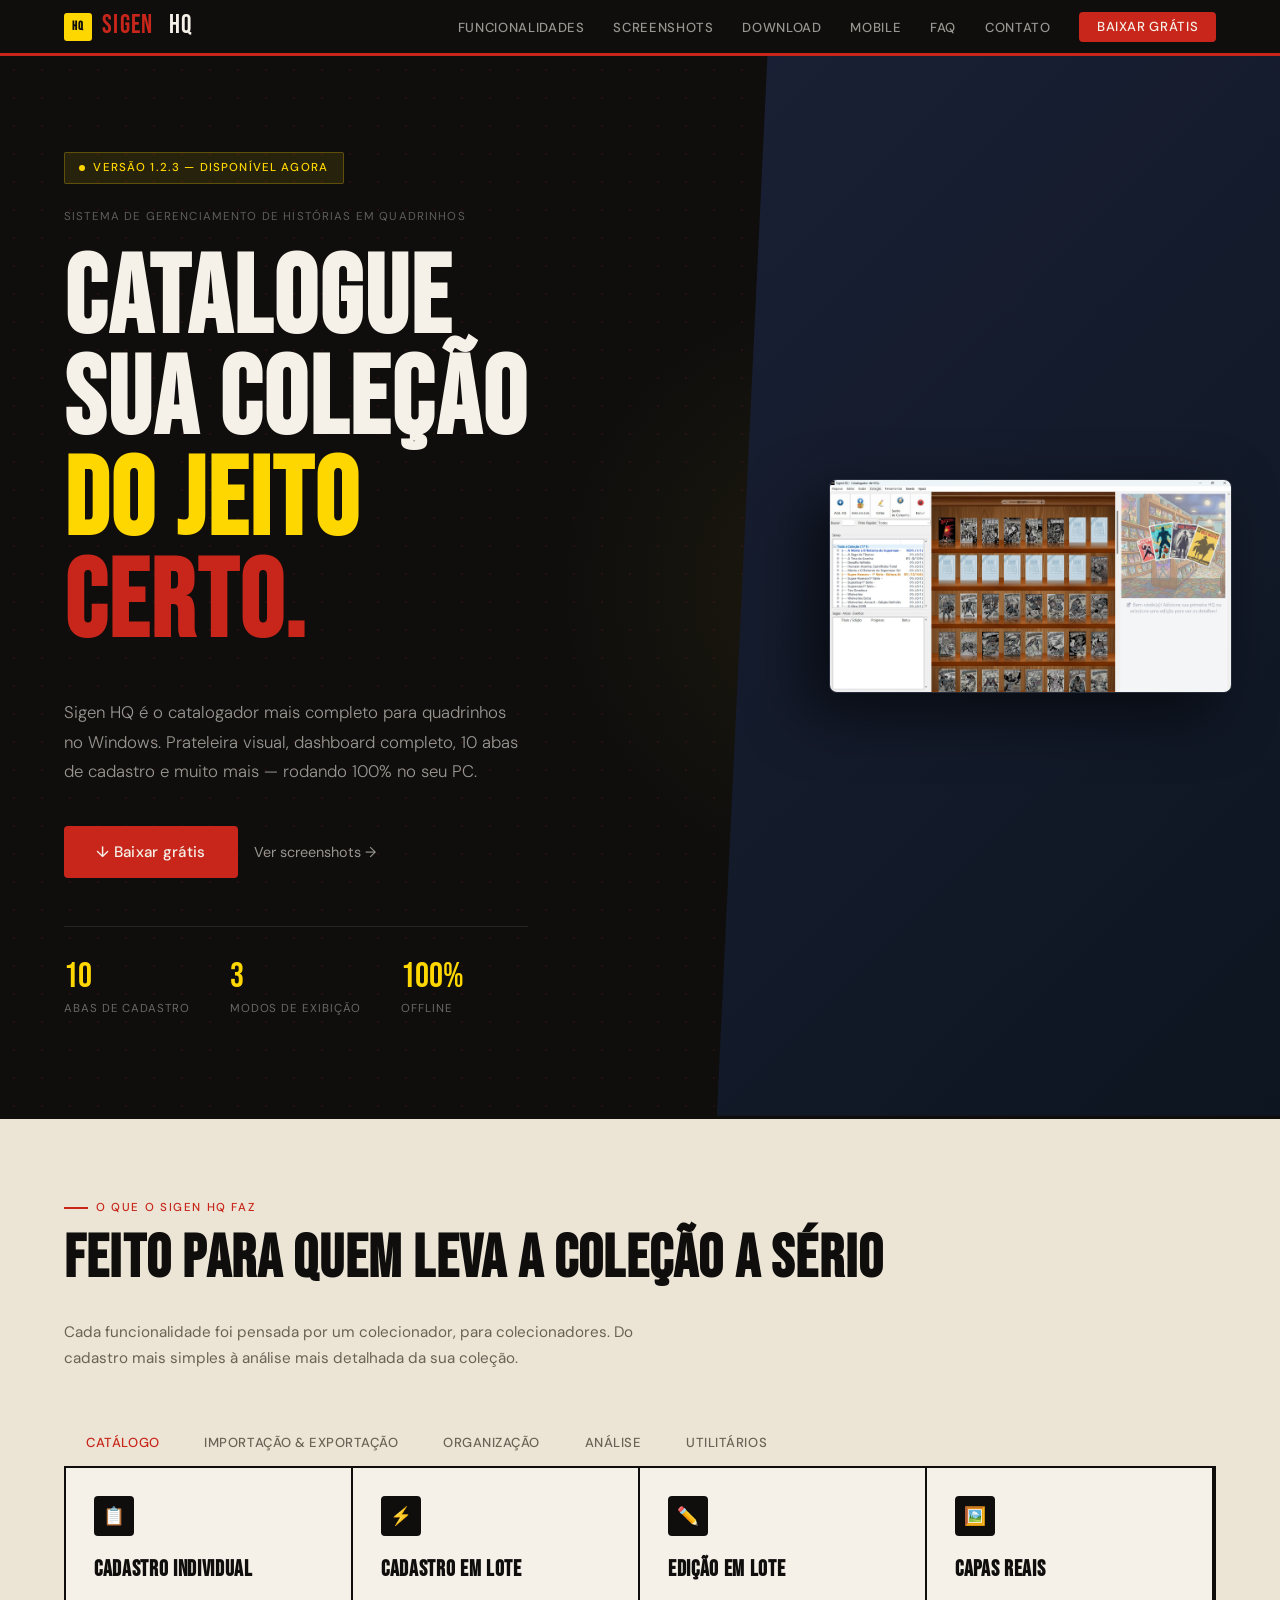
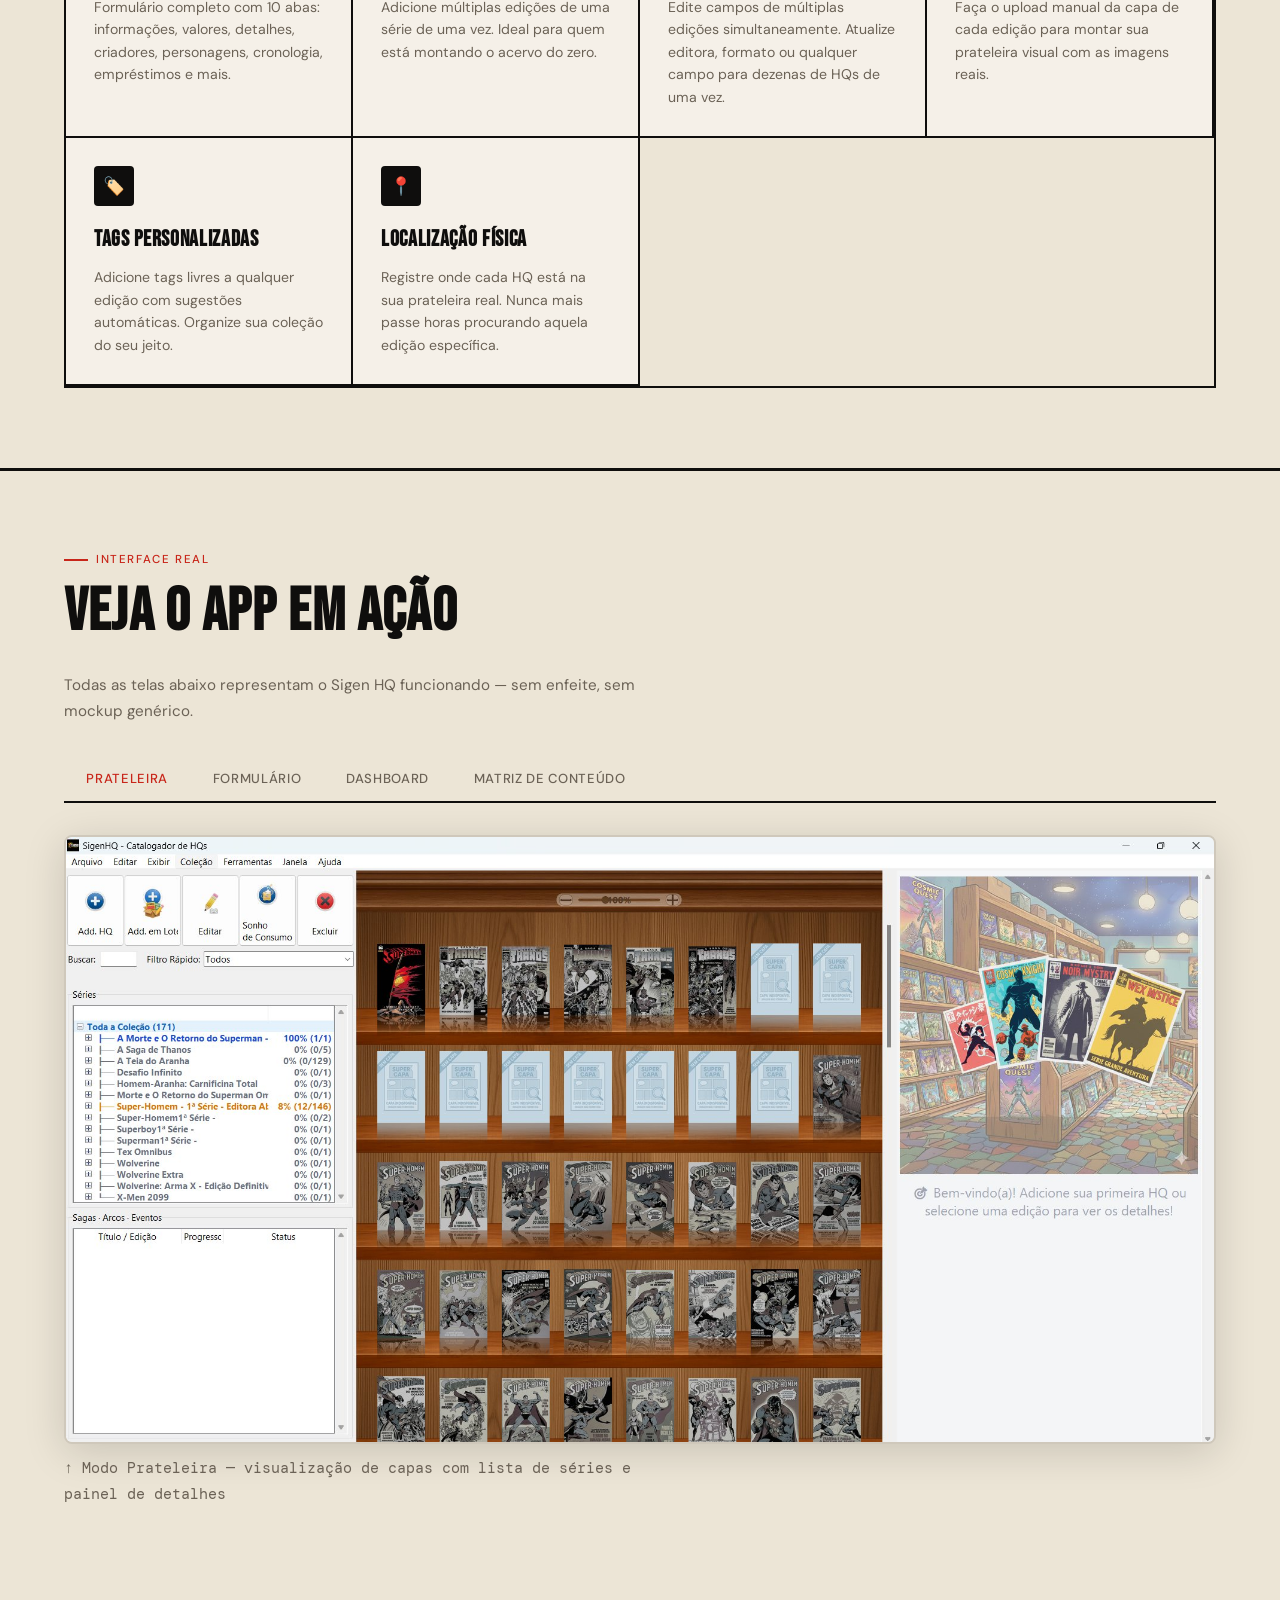
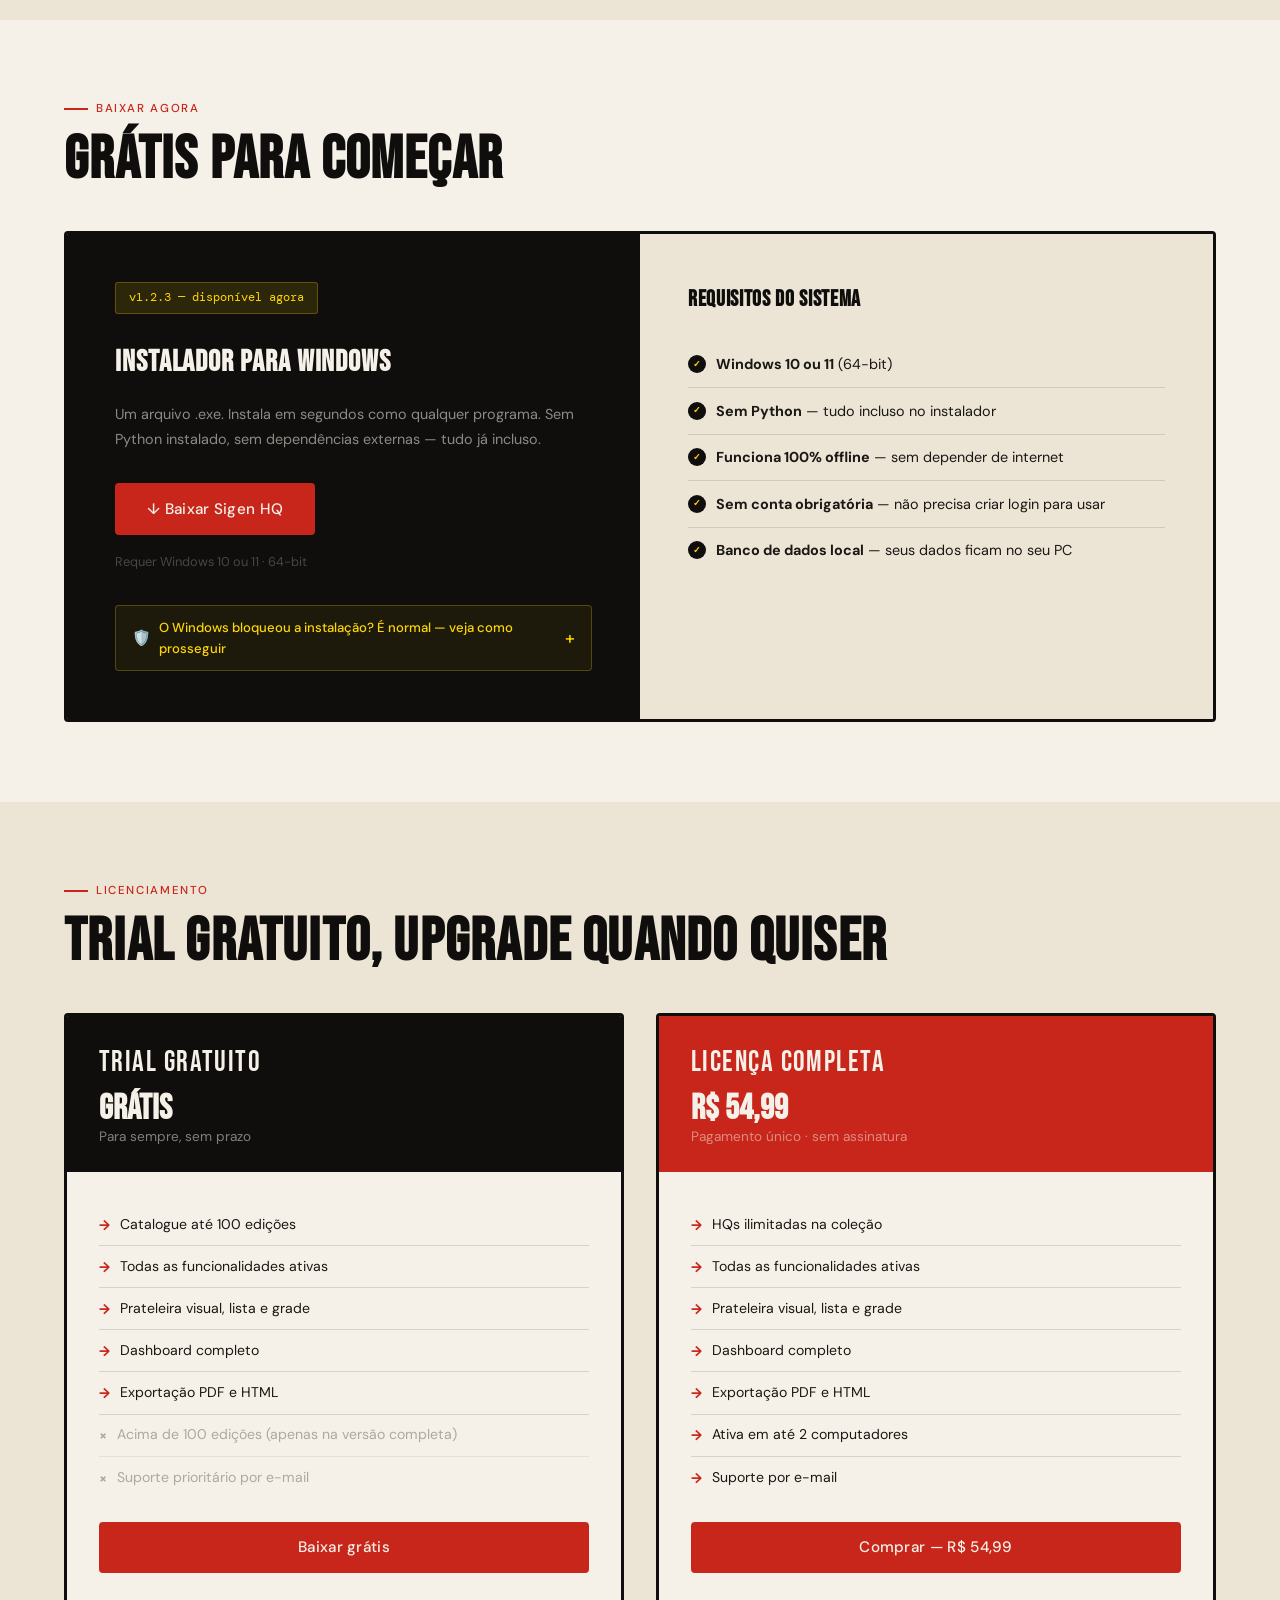
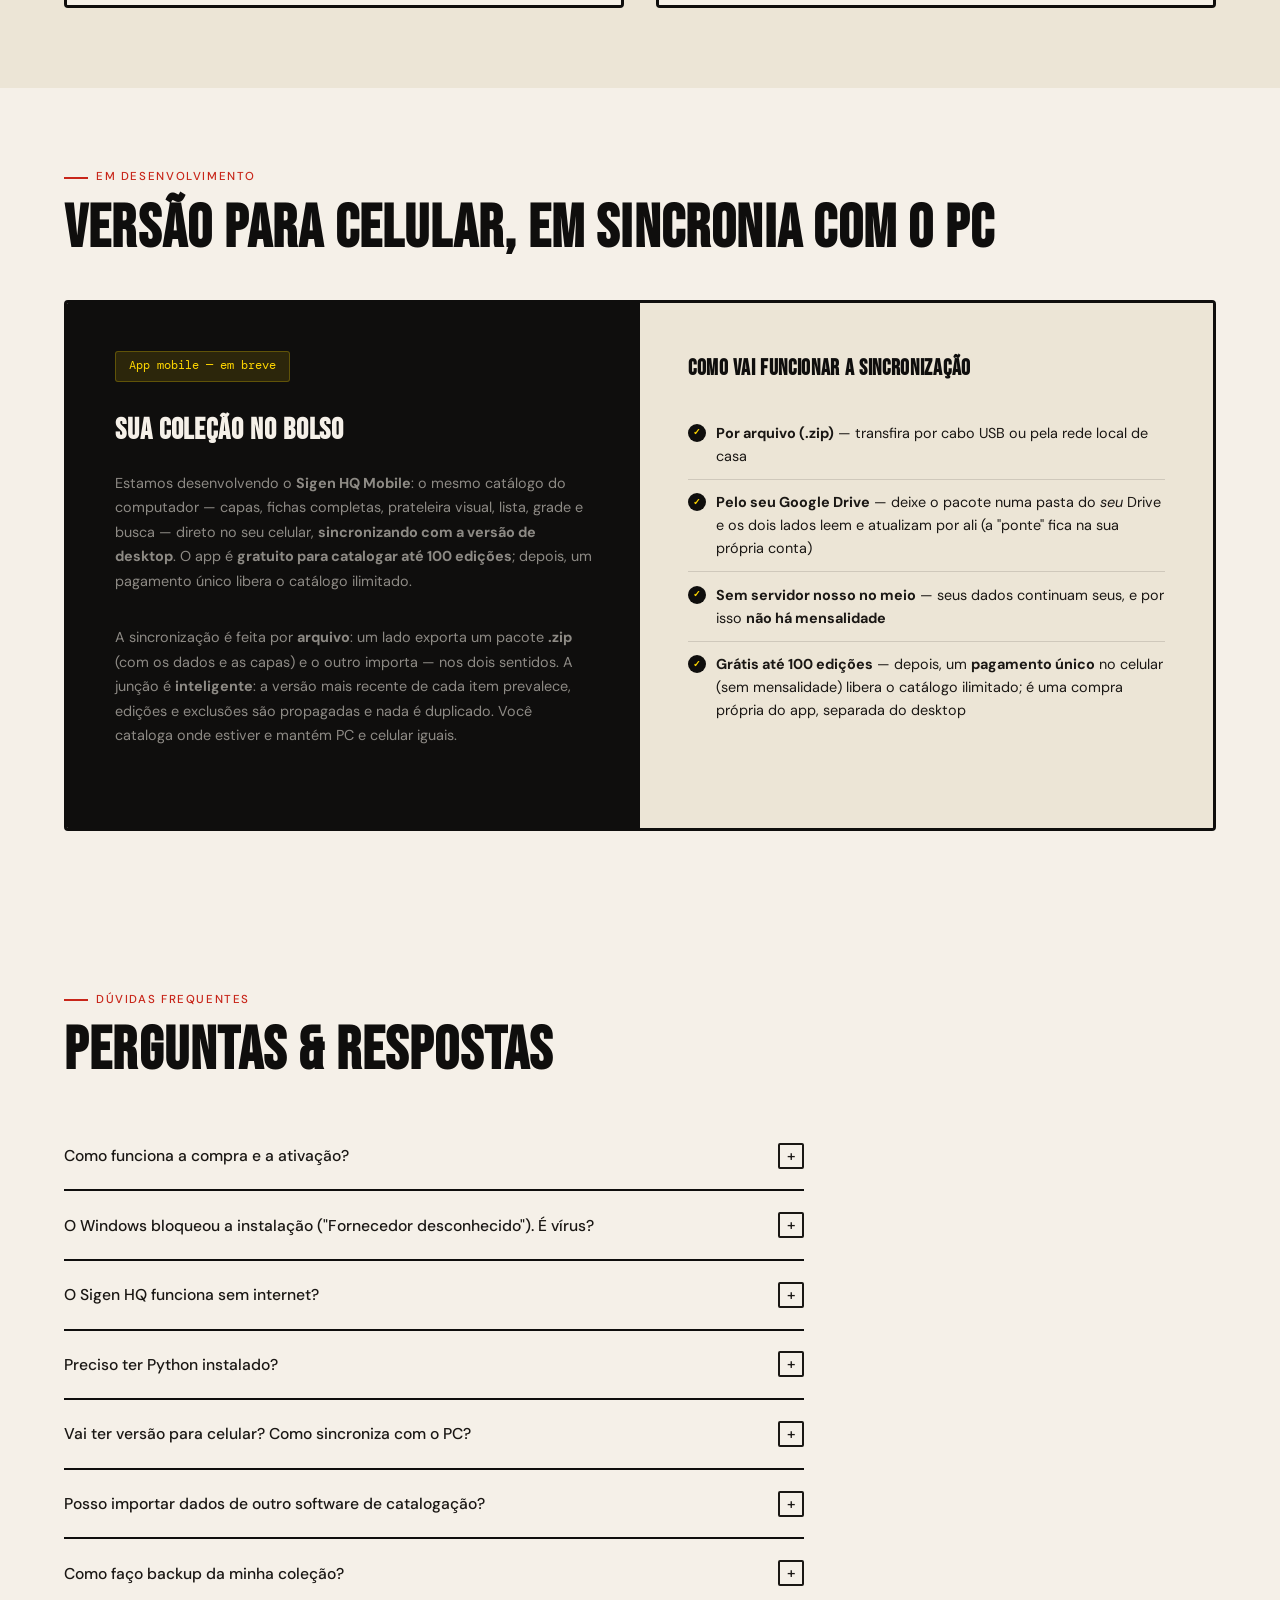
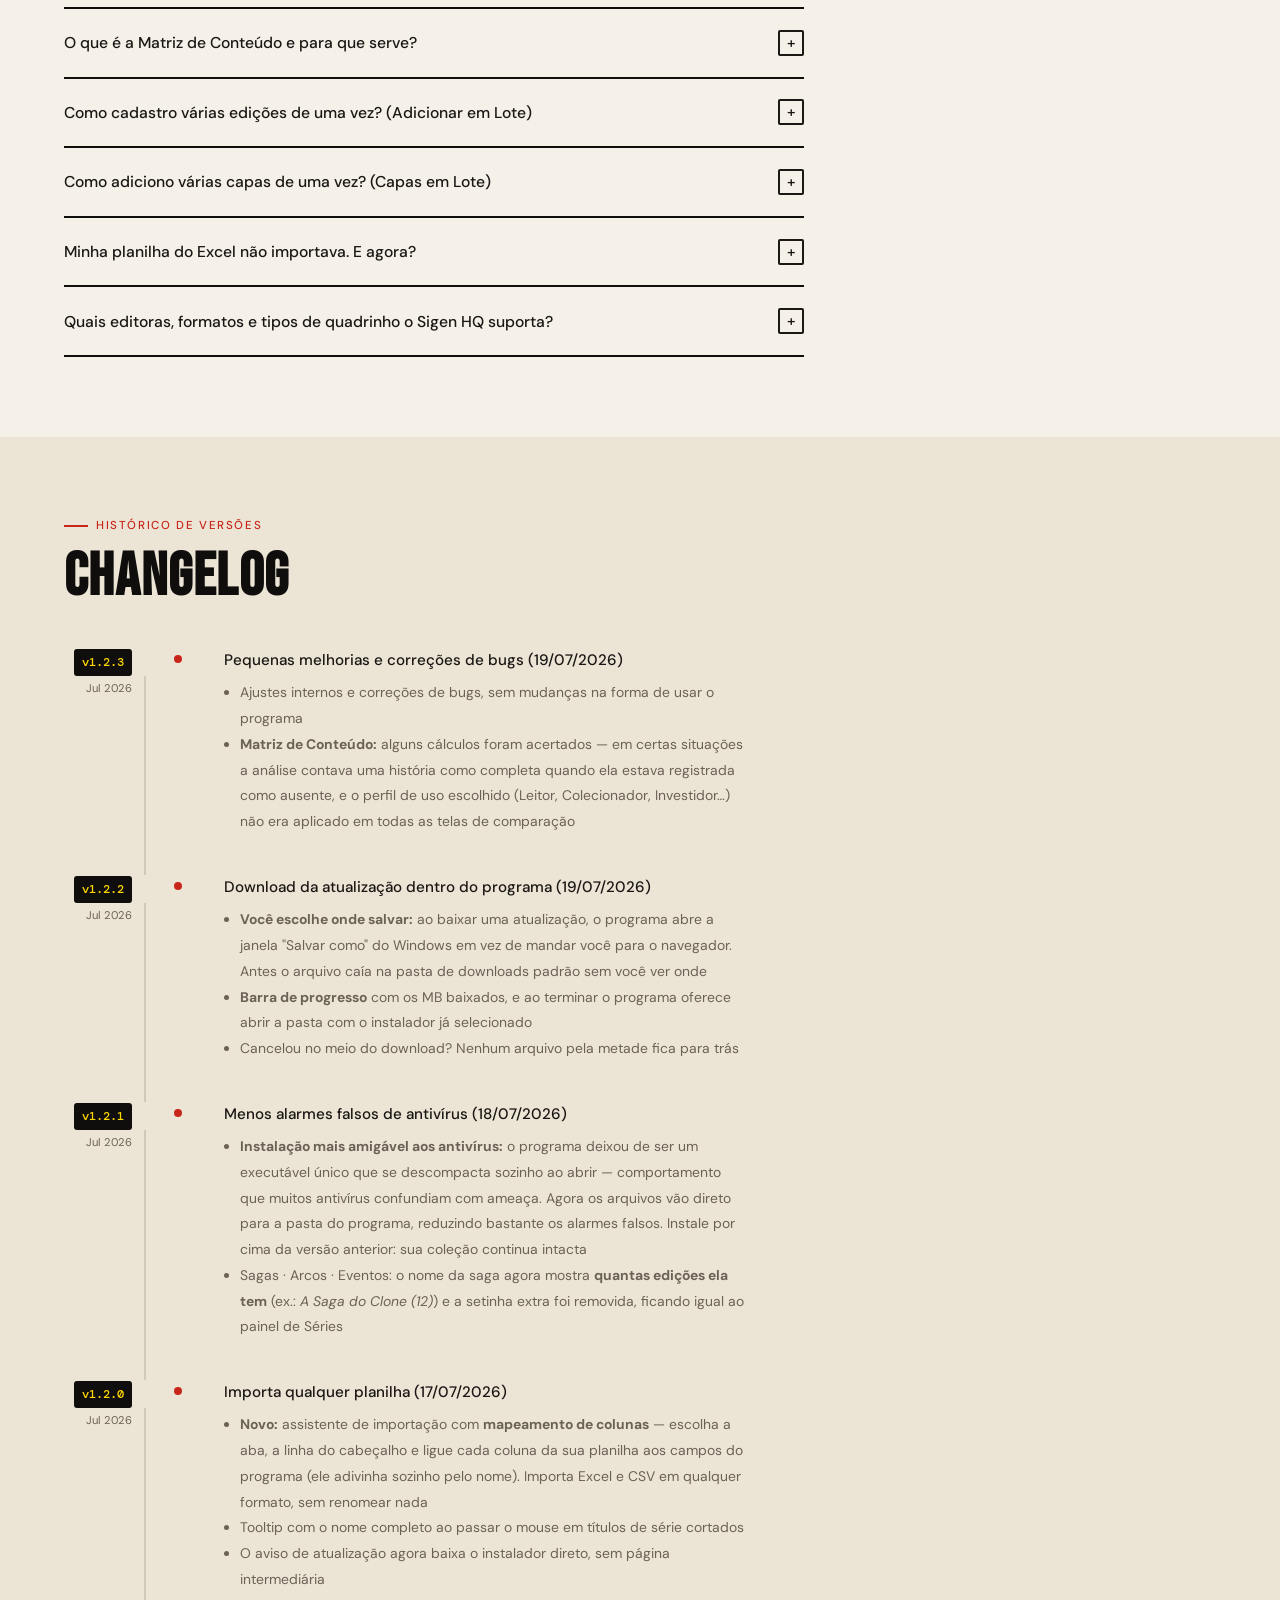
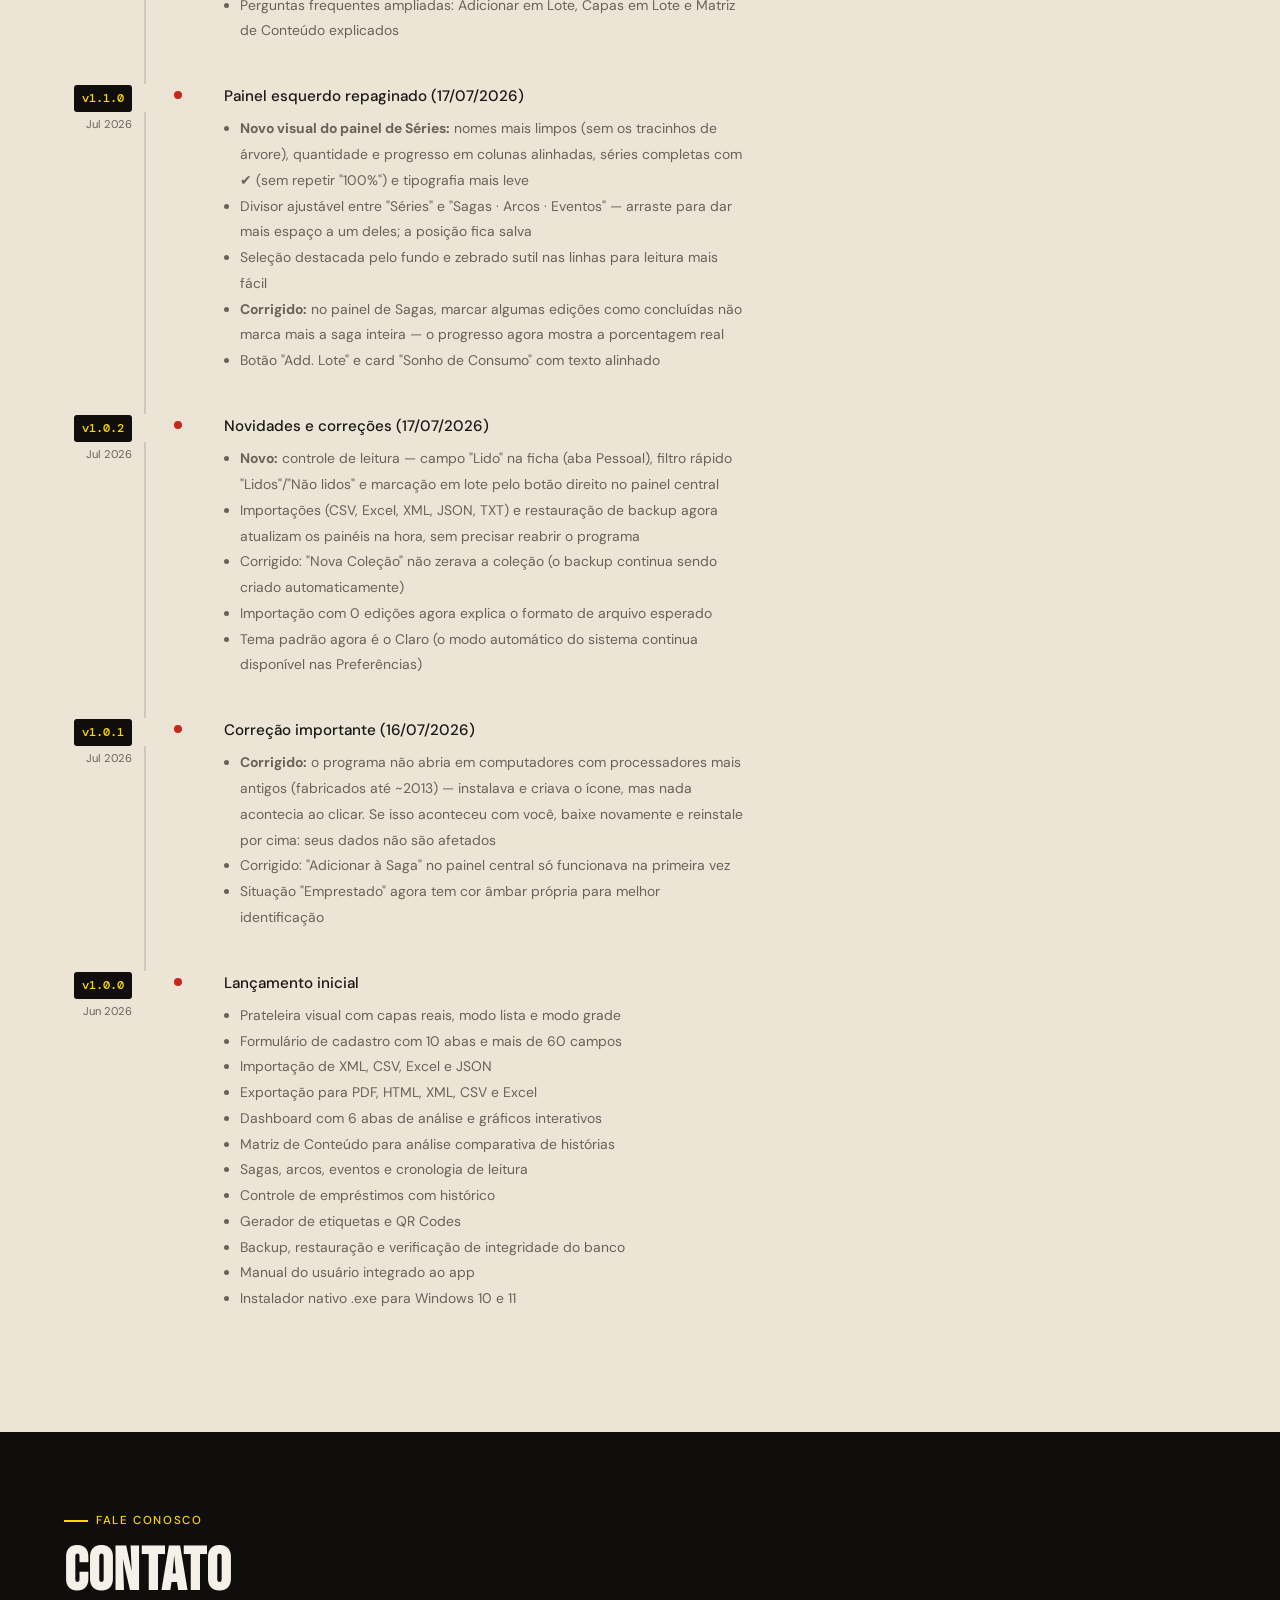
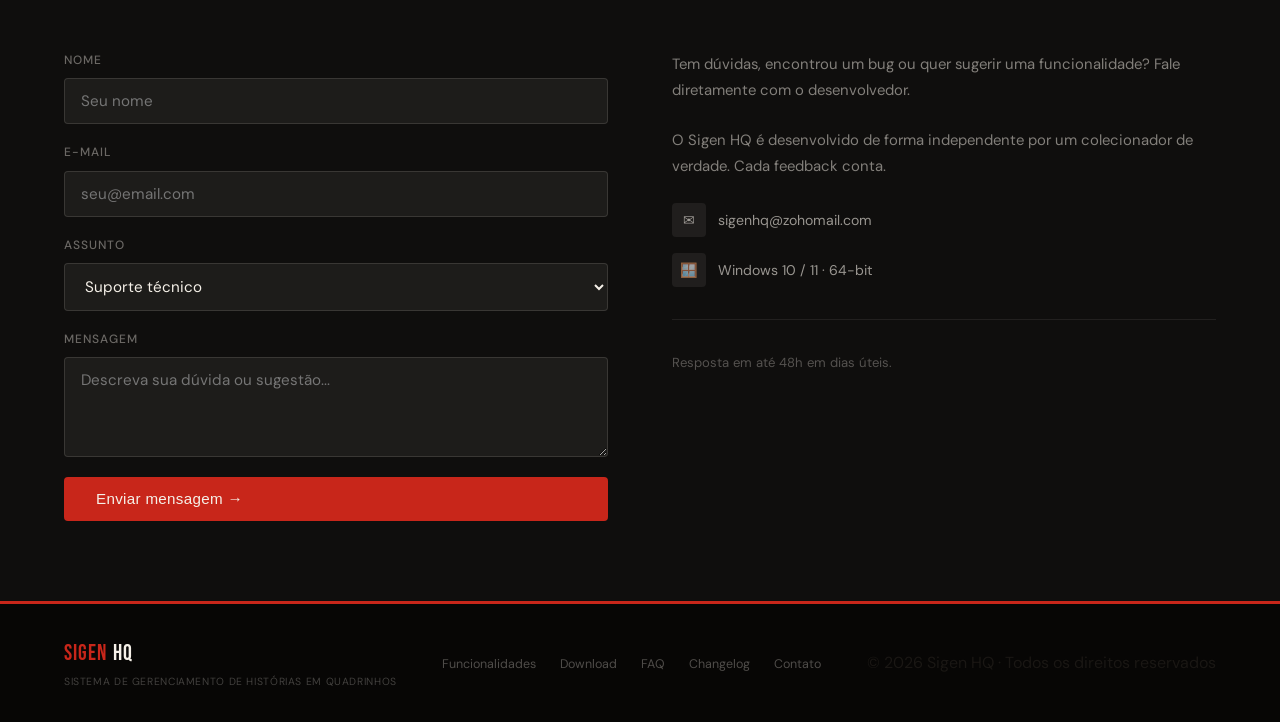
==== commit aad57e5e: "v1.2.3: pequenas melhorias e correcoes de bugs" ====
--- a/index.html
+++ b/index.html
@@ -784,7 +784,7 @@
   </div>
 
   <div class="hero-content">
-    <div class="hero-badge">Versão 1.2.2 — disponível agora</div>
+    <div class="hero-badge">Versão 1.2.3 — disponível agora</div>
     <div class="hero-sigla">Sistema de Gerenciamento de Histórias em Quadrinhos</div>
     <h1>
       Catalogue<br>
@@ -1044,10 +1044,10 @@
   <h2>Grátis para começar</h2>
   <div class="download-box fade-in">
     <div class="download-info">
-      <div class="version-badge">v1.2.2 — disponível agora</div>
+      <div class="version-badge">v1.2.3 — disponível agora</div>
       <h3>Instalador para Windows</h3>
       <p>Um arquivo .exe. Instala em segundos como qualquer programa. Sem Python instalado, sem dependências externas — tudo já incluso.</p>
-      <a href="https://github.com/SigenHQ/sigenhq/releases/latest/download/SigenHQ_Setup_1.2.2.exe" class="btn-primary" style="display:inline-flex;width:fit-content;">↓ Baixar Sigen HQ</a>
+      <a href="https://github.com/SigenHQ/sigenhq/releases/latest/download/SigenHQ_Setup_1.2.3.exe" class="btn-primary" style="display:inline-flex;width:fit-content;">↓ Baixar Sigen HQ</a>
       <p style="margin-top:1rem;font-size:.8rem;color:rgba(245,240,232,.25);">Requer Windows 10 ou 11 · 64-bit</p>
       <details class="ss-note">
         <summary>O Windows bloqueou a instalação? É normal — veja como prosseguir</summary>
@@ -1277,6 +1277,20 @@
   <div class="section-label">Histórico de versões</div>
   <h2>Changelog</h2>
   <div class="changelog-list fade-in">
+    <div class="changelog-entry">
+      <div class="changelog-version">
+        <span class="version-tag">v1.2.3</span>
+        <span class="version-date">Jul 2026</span>
+      </div>
+      <div class="changelog-dot"></div>
+      <div class="changelog-body">
+        <h4>Pequenas melhorias e correções de bugs (19/07/2026)</h4>
+        <ul>
+          <li>Ajustes internos e correções de bugs, sem mudanças na forma de usar o programa</li>
+          <li><strong>Matriz de Conteúdo:</strong> alguns cálculos foram acertados — em certas situações a análise contava uma história como completa quando ela estava registrada como ausente, e o perfil de uso escolhido (Leitor, Colecionador, Investidor…) não era aplicado em todas as telas de comparação</li>
+        </ul>
+      </div>
+    </div>
     <div class="changelog-entry">
       <div class="changelog-version">
         <span class="version-tag">v1.2.2</span>
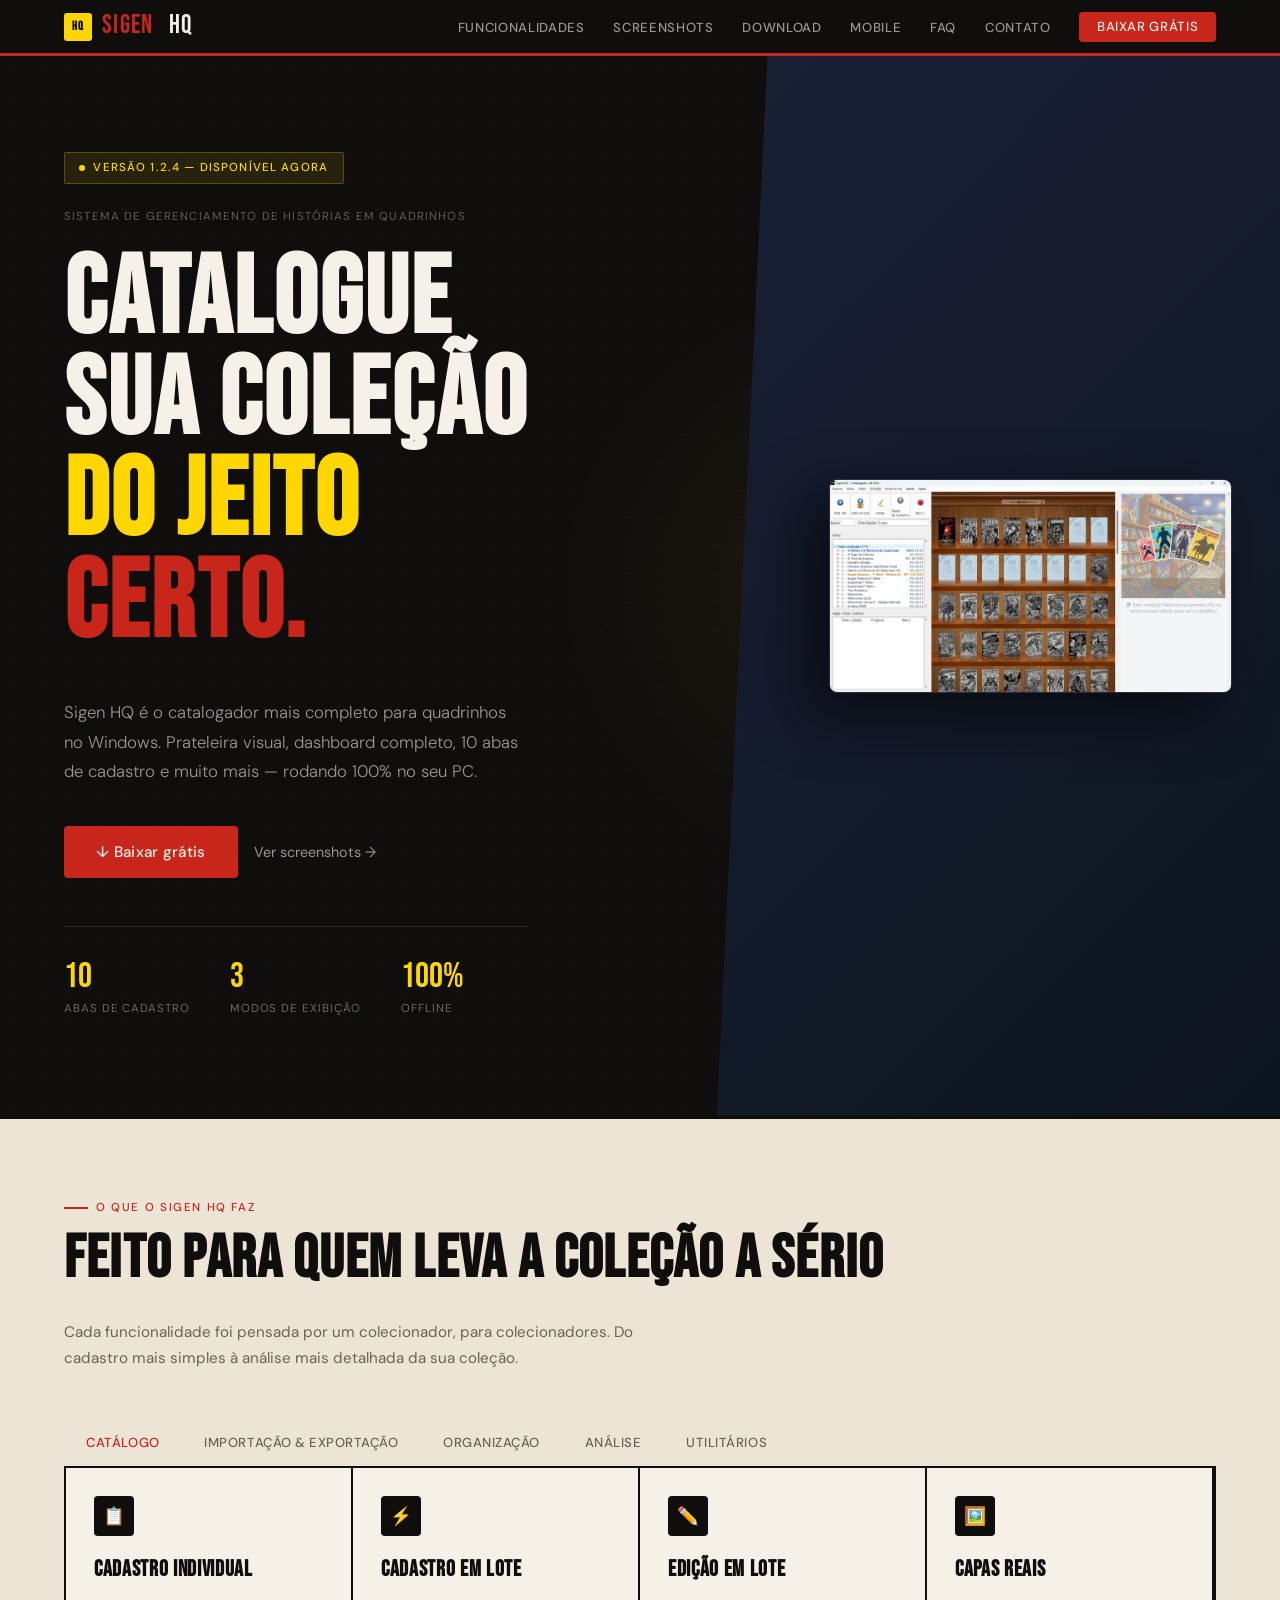
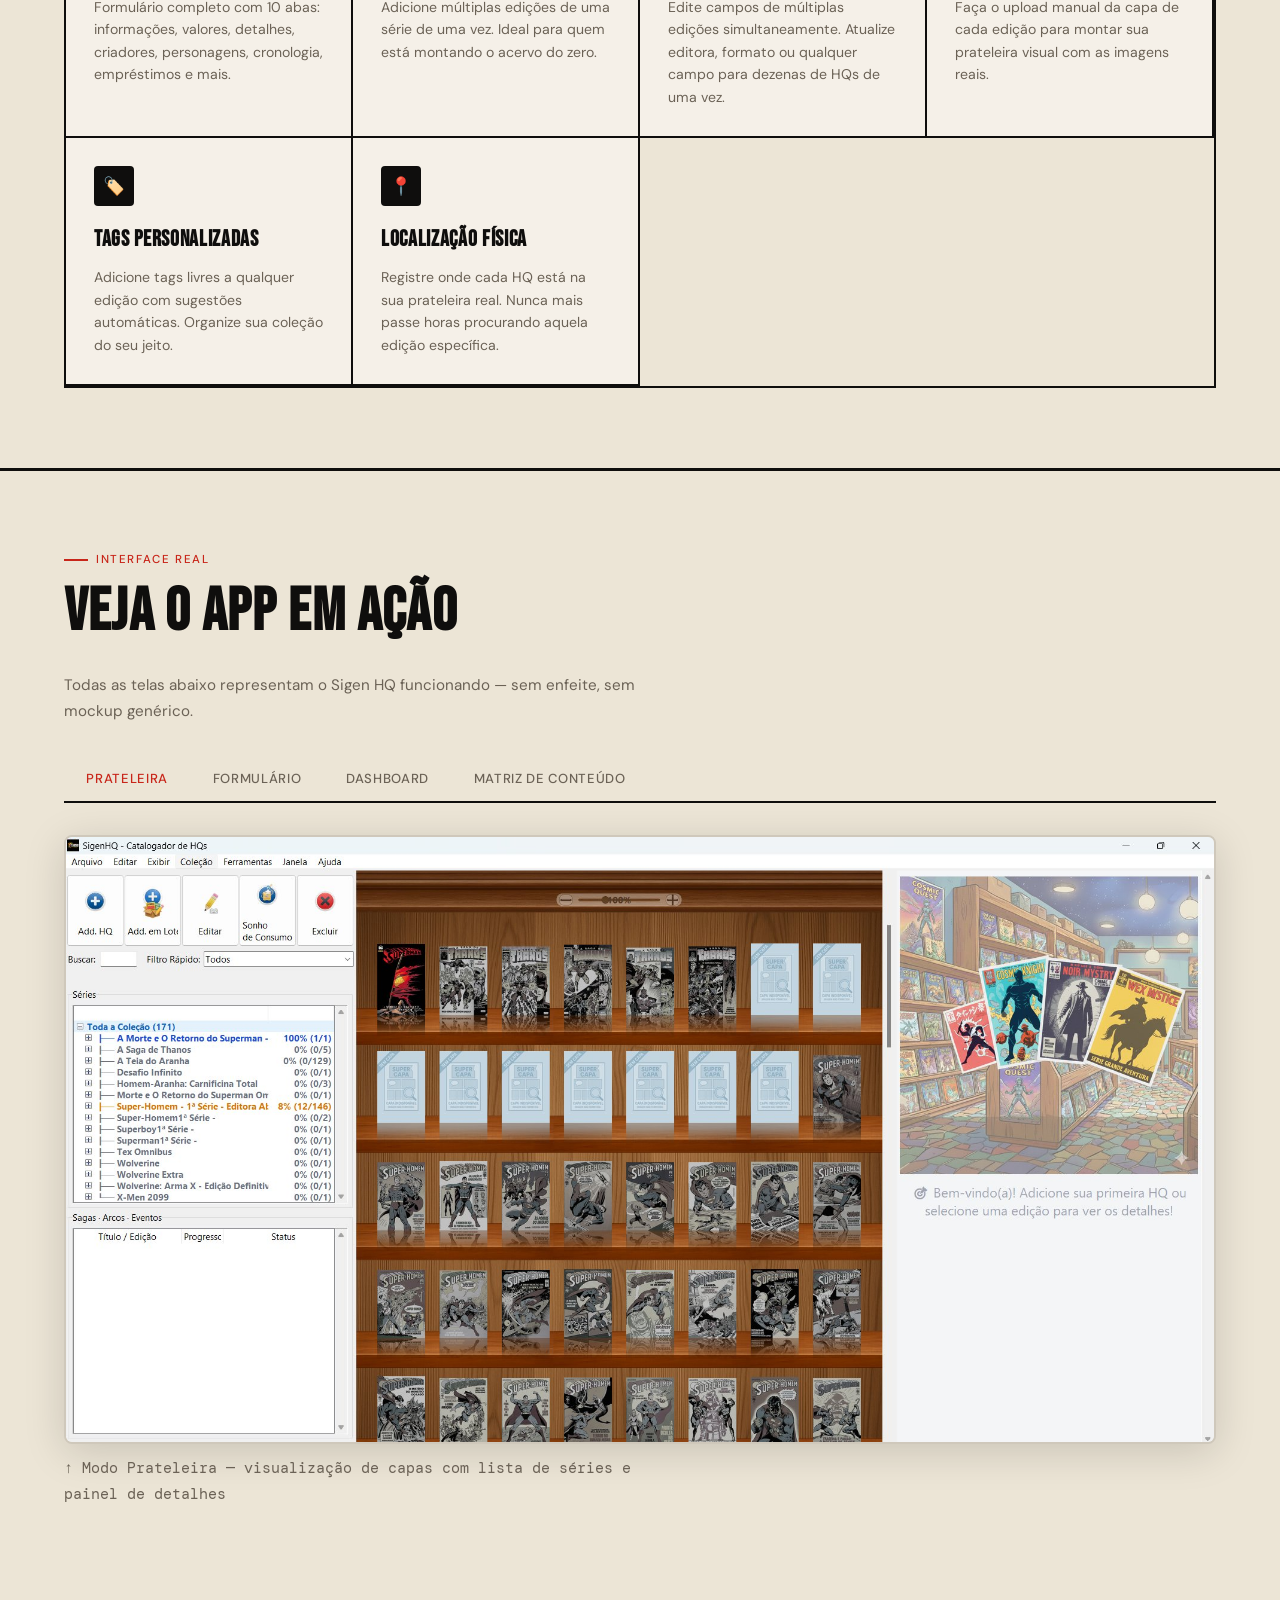
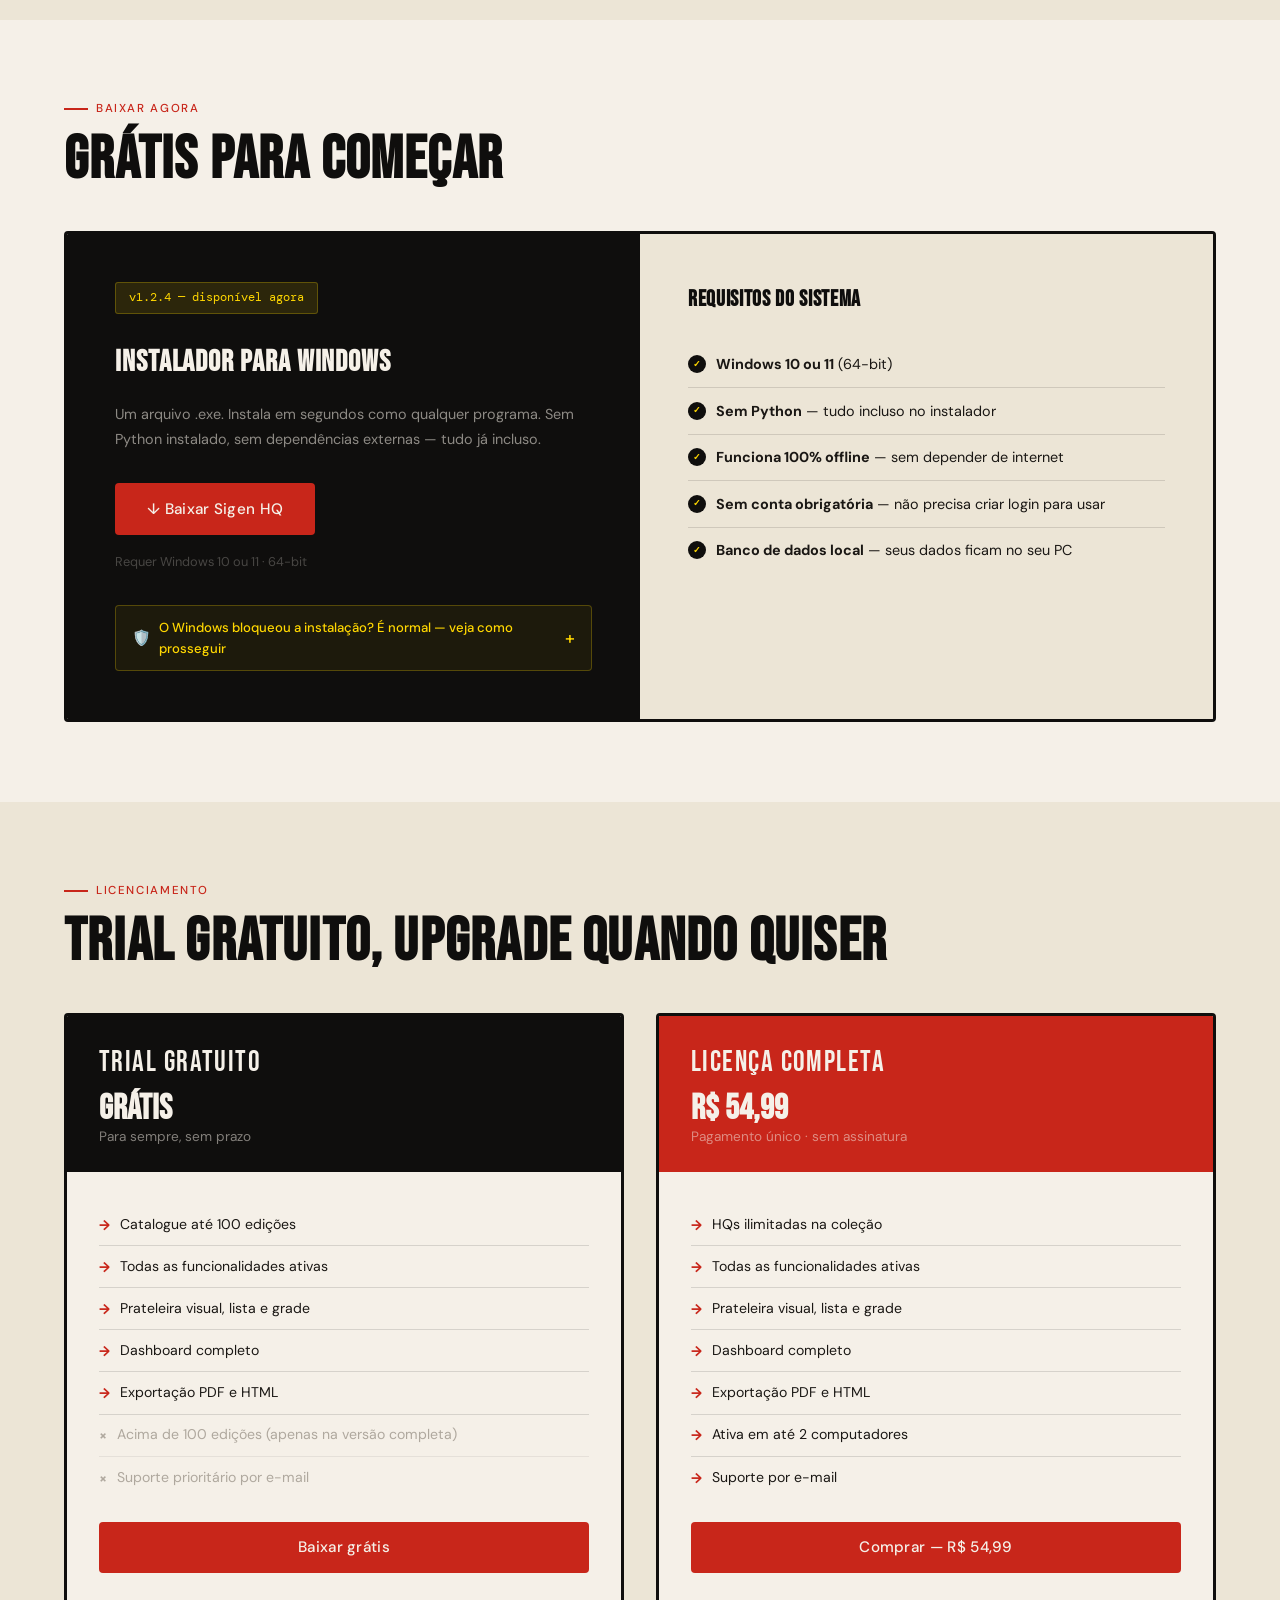
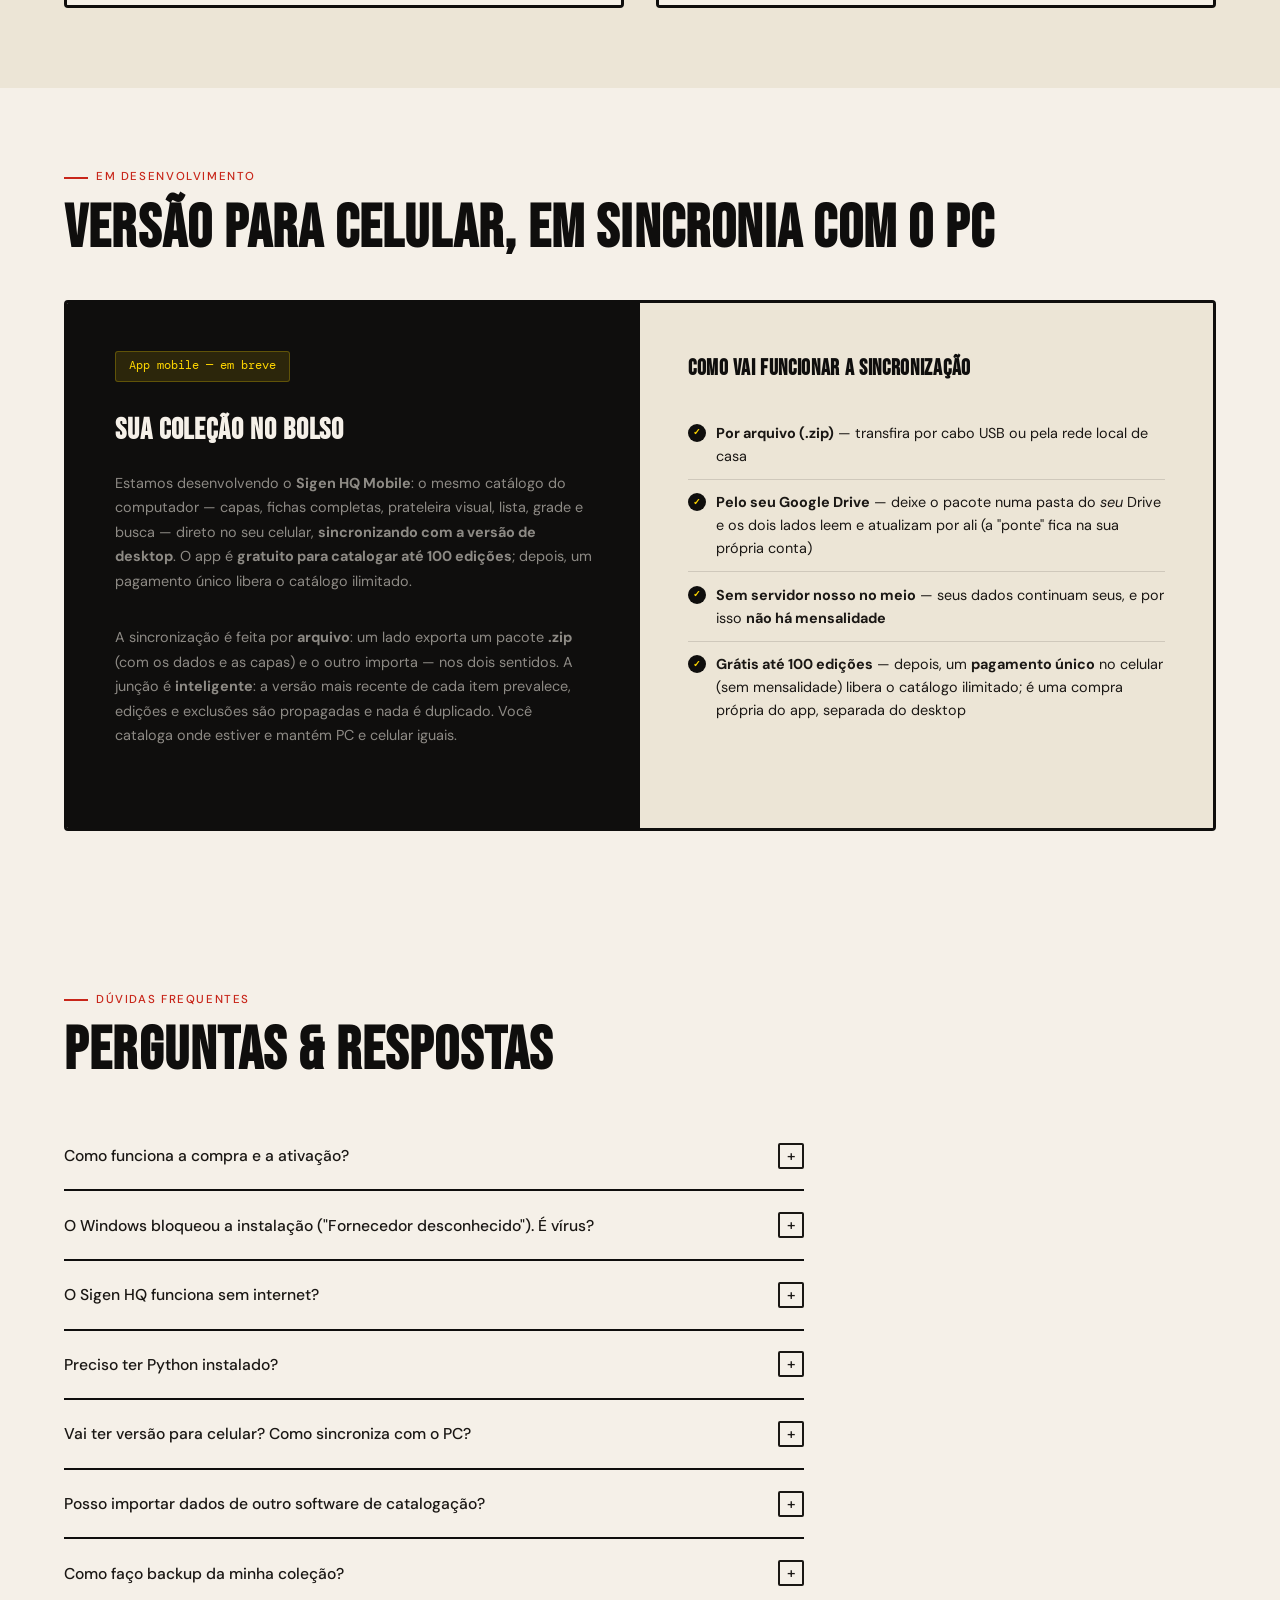
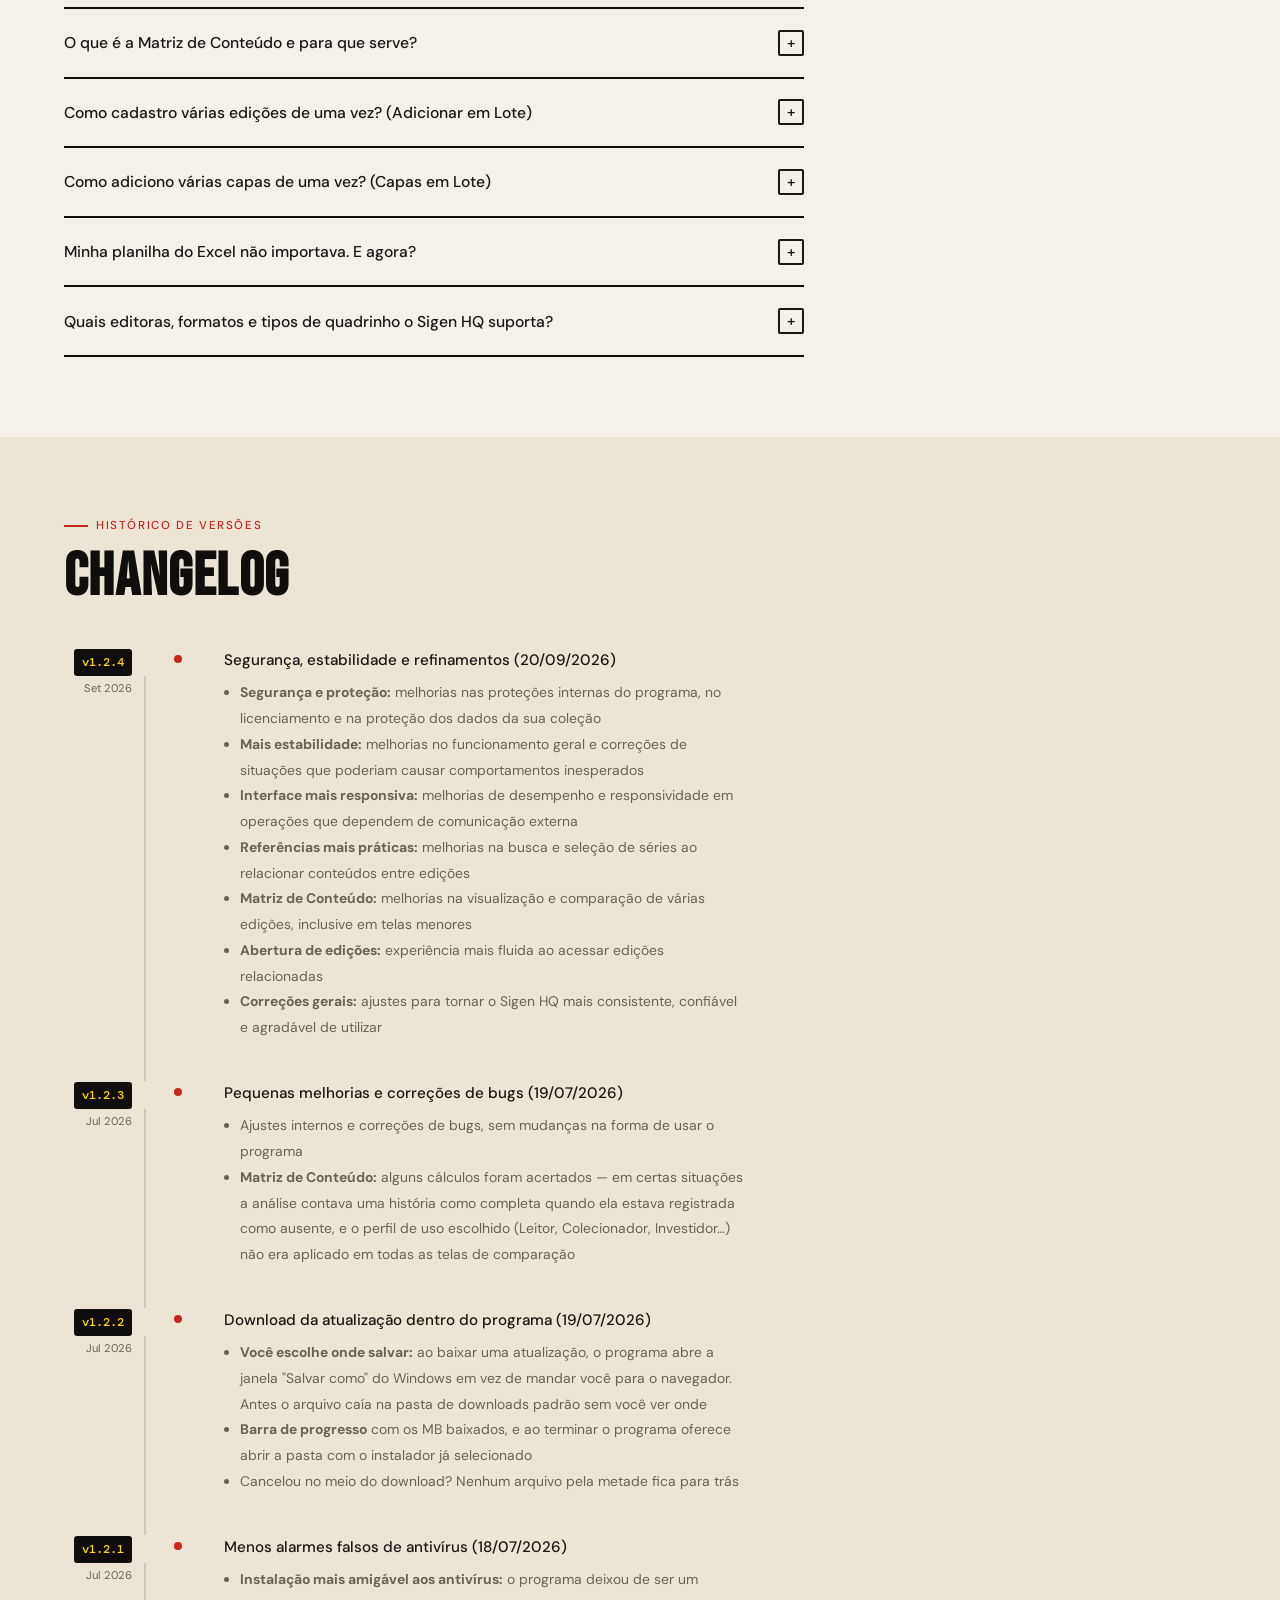
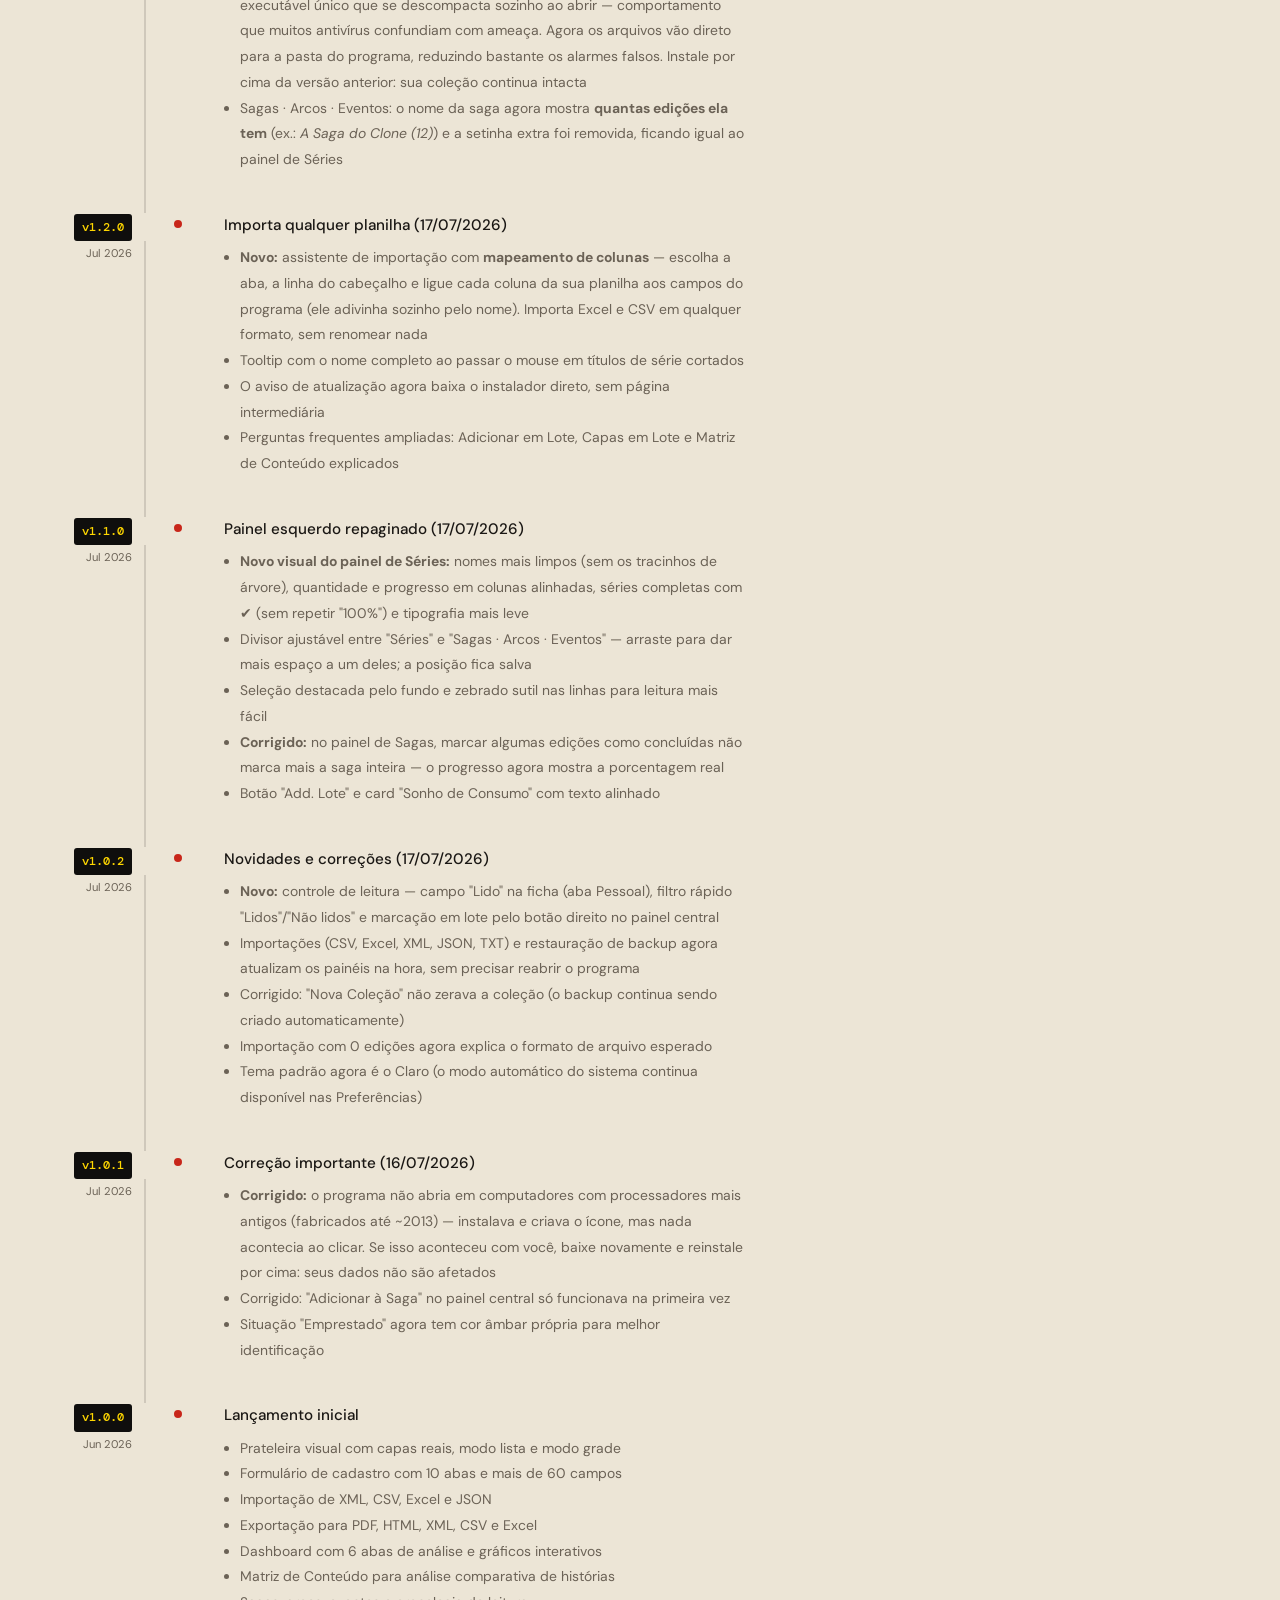
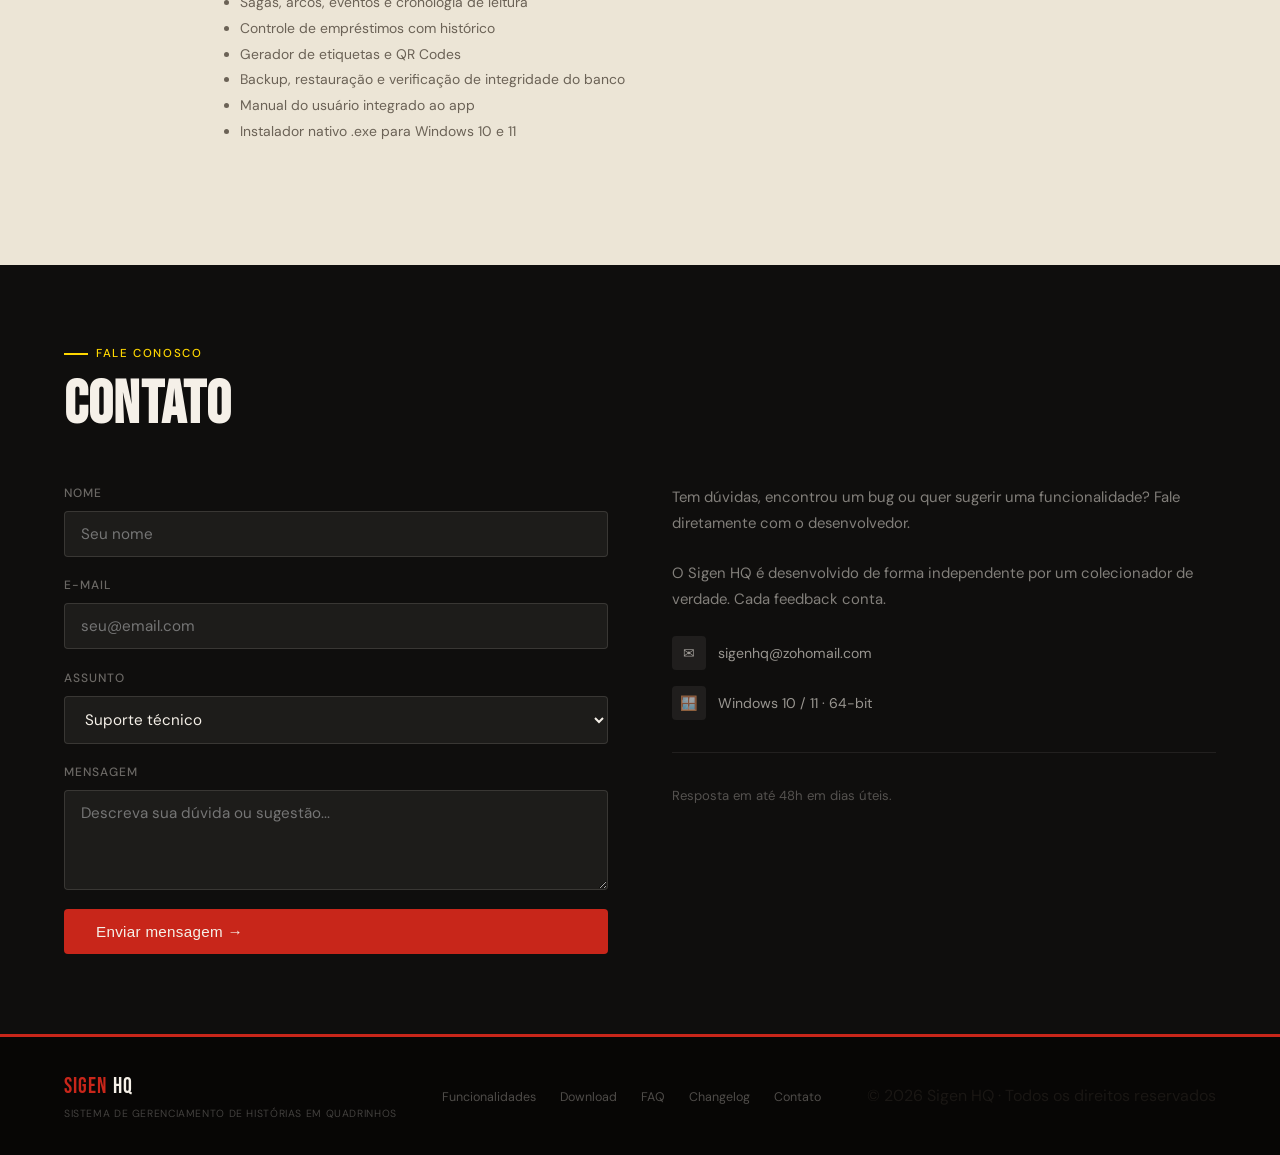
==== commit b52e6278: "release: SigenHQ 1.2.4 (version.json, changelog e links de download) Co-Authored-By: Claude Opus 4.8" ====
--- a/index.html
+++ b/index.html
@@ -784,7 +784,7 @@
   </div>
 
   <div class="hero-content">
-    <div class="hero-badge">Versão 1.2.3 — disponível agora</div>
+    <div class="hero-badge">Versão 1.2.4 — disponível agora</div>
     <div class="hero-sigla">Sistema de Gerenciamento de Histórias em Quadrinhos</div>
     <h1>
       Catalogue<br>
@@ -1044,10 +1044,10 @@
   <h2>Grátis para começar</h2>
   <div class="download-box fade-in">
     <div class="download-info">
-      <div class="version-badge">v1.2.3 — disponível agora</div>
+      <div class="version-badge">v1.2.4 — disponível agora</div>
       <h3>Instalador para Windows</h3>
       <p>Um arquivo .exe. Instala em segundos como qualquer programa. Sem Python instalado, sem dependências externas — tudo já incluso.</p>
-      <a href="https://github.com/SigenHQ/sigenhq/releases/latest/download/SigenHQ_Setup_1.2.3.exe" class="btn-primary" style="display:inline-flex;width:fit-content;">↓ Baixar Sigen HQ</a>
+      <a href="https://github.com/SigenHQ/sigenhq/releases/latest/download/SigenHQ_Setup_1.2.4.exe" class="btn-primary" style="display:inline-flex;width:fit-content;">↓ Baixar Sigen HQ</a>
       <p style="margin-top:1rem;font-size:.8rem;color:rgba(245,240,232,.25);">Requer Windows 10 ou 11 · 64-bit</p>
       <details class="ss-note">
         <summary>O Windows bloqueou a instalação? É normal — veja como prosseguir</summary>
@@ -1277,6 +1277,25 @@
   <div class="section-label">Histórico de versões</div>
   <h2>Changelog</h2>
   <div class="changelog-list fade-in">
+    <div class="changelog-entry">
+      <div class="changelog-version">
+        <span class="version-tag">v1.2.4</span>
+        <span class="version-date">Set 2026</span>
+      </div>
+      <div class="changelog-dot"></div>
+      <div class="changelog-body">
+        <h4>Segurança, estabilidade e refinamentos (20/09/2026)</h4>
+        <ul>
+          <li><strong>Segurança e proteção:</strong> melhorias nas proteções internas do programa, no licenciamento e na proteção dos dados da sua coleção</li>
+          <li><strong>Mais estabilidade:</strong> melhorias no funcionamento geral e correções de situações que poderiam causar comportamentos inesperados</li>
+          <li><strong>Interface mais responsiva:</strong> melhorias de desempenho e responsividade em operações que dependem de comunicação externa</li>
+          <li><strong>Referências mais práticas:</strong> melhorias na busca e seleção de séries ao relacionar conteúdos entre edições</li>
+          <li><strong>Matriz de Conteúdo:</strong> melhorias na visualização e comparação de várias edições, inclusive em telas menores</li>
+          <li><strong>Abertura de edições:</strong> experiência mais fluida ao acessar edições relacionadas</li>
+          <li><strong>Correções gerais:</strong> ajustes para tornar o Sigen HQ mais consistente, confiável e agradável de utilizar</li>
+        </ul>
+      </div>
+    </div>
     <div class="changelog-entry">
       <div class="changelog-version">
         <span class="version-tag">v1.2.3</span>
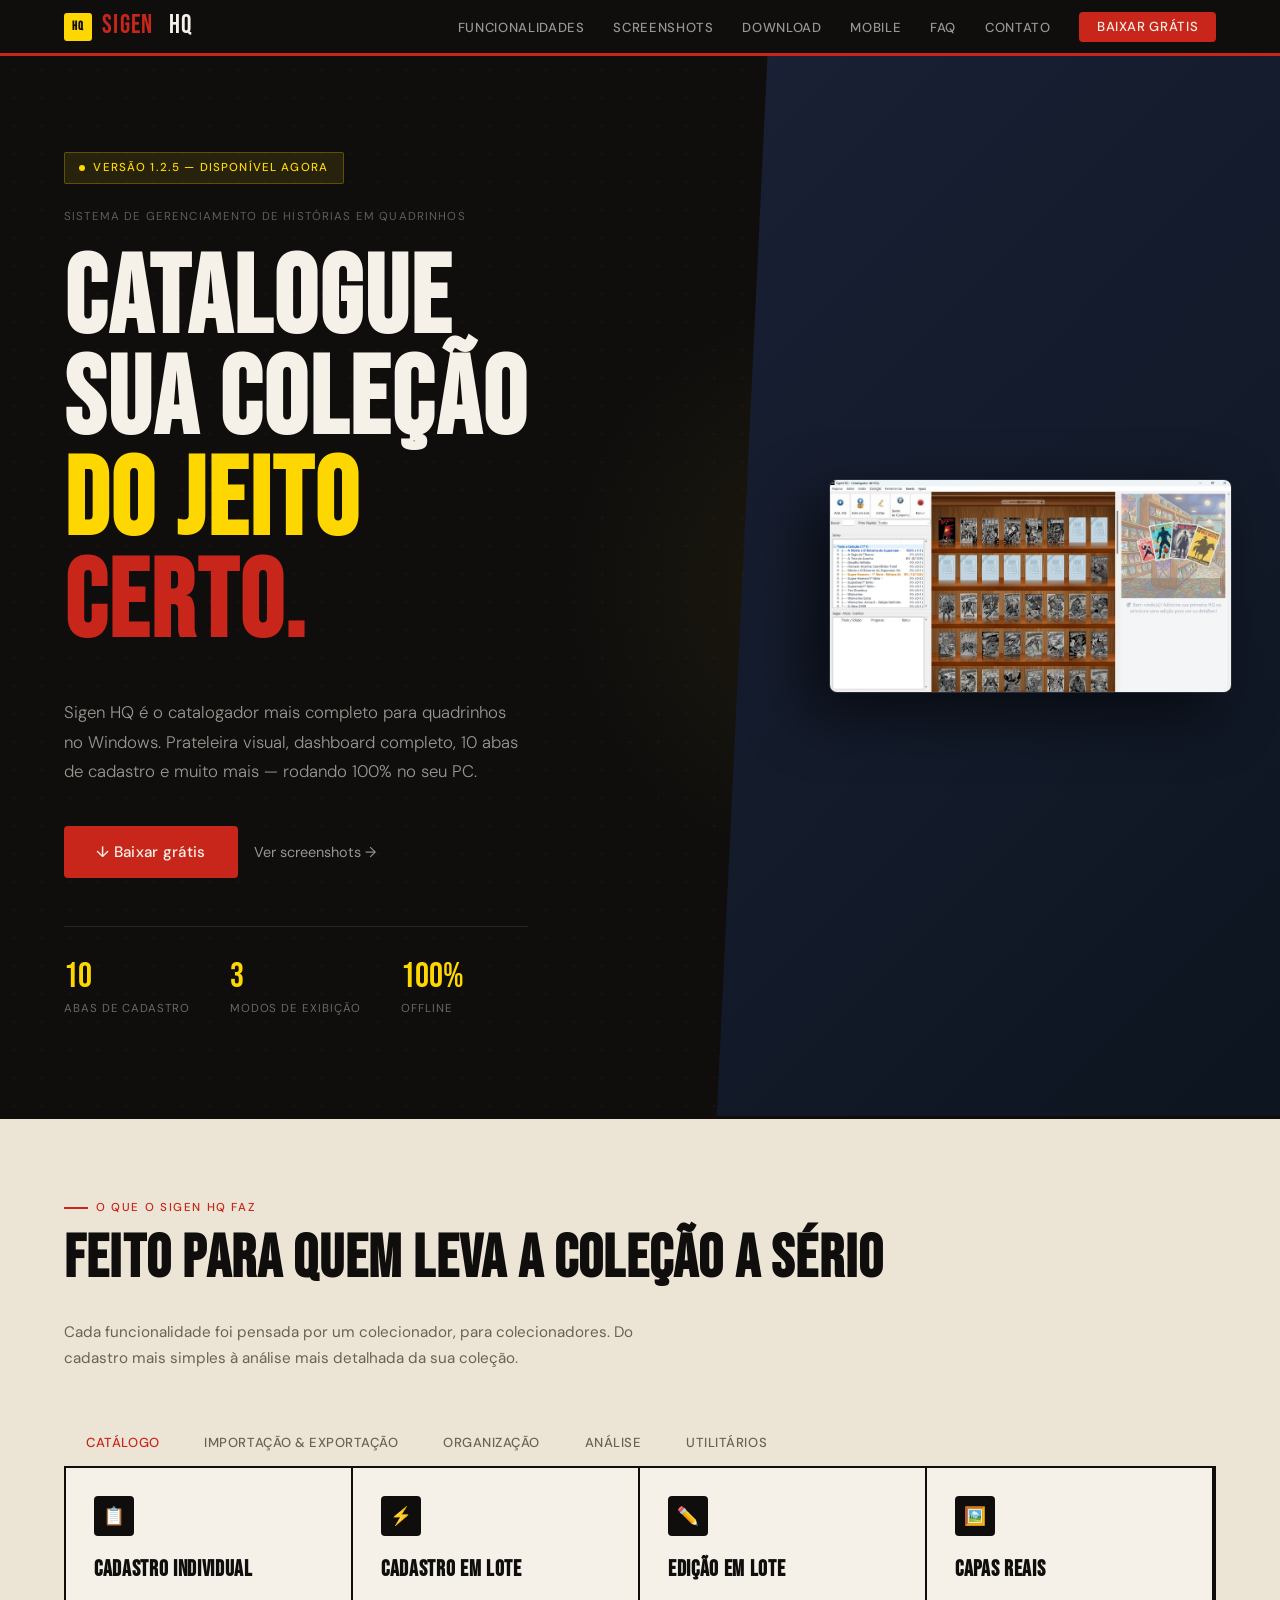
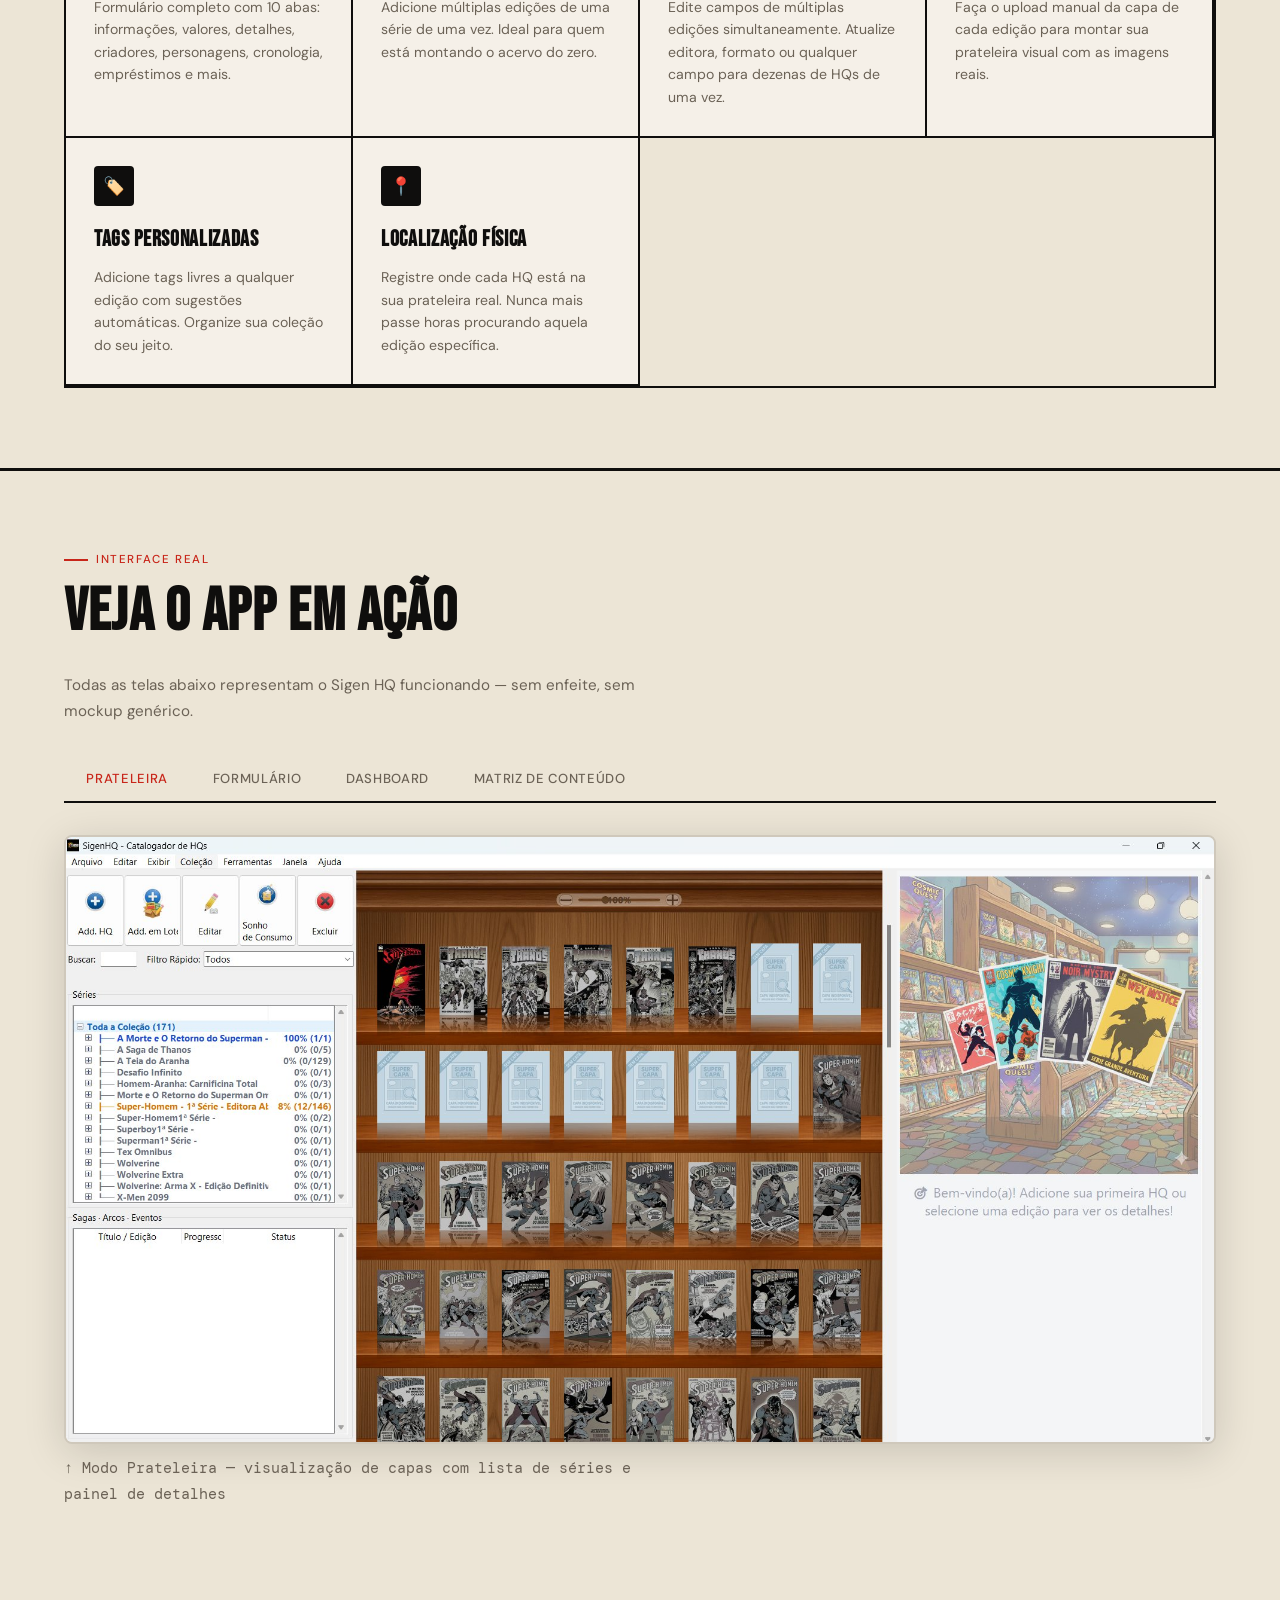
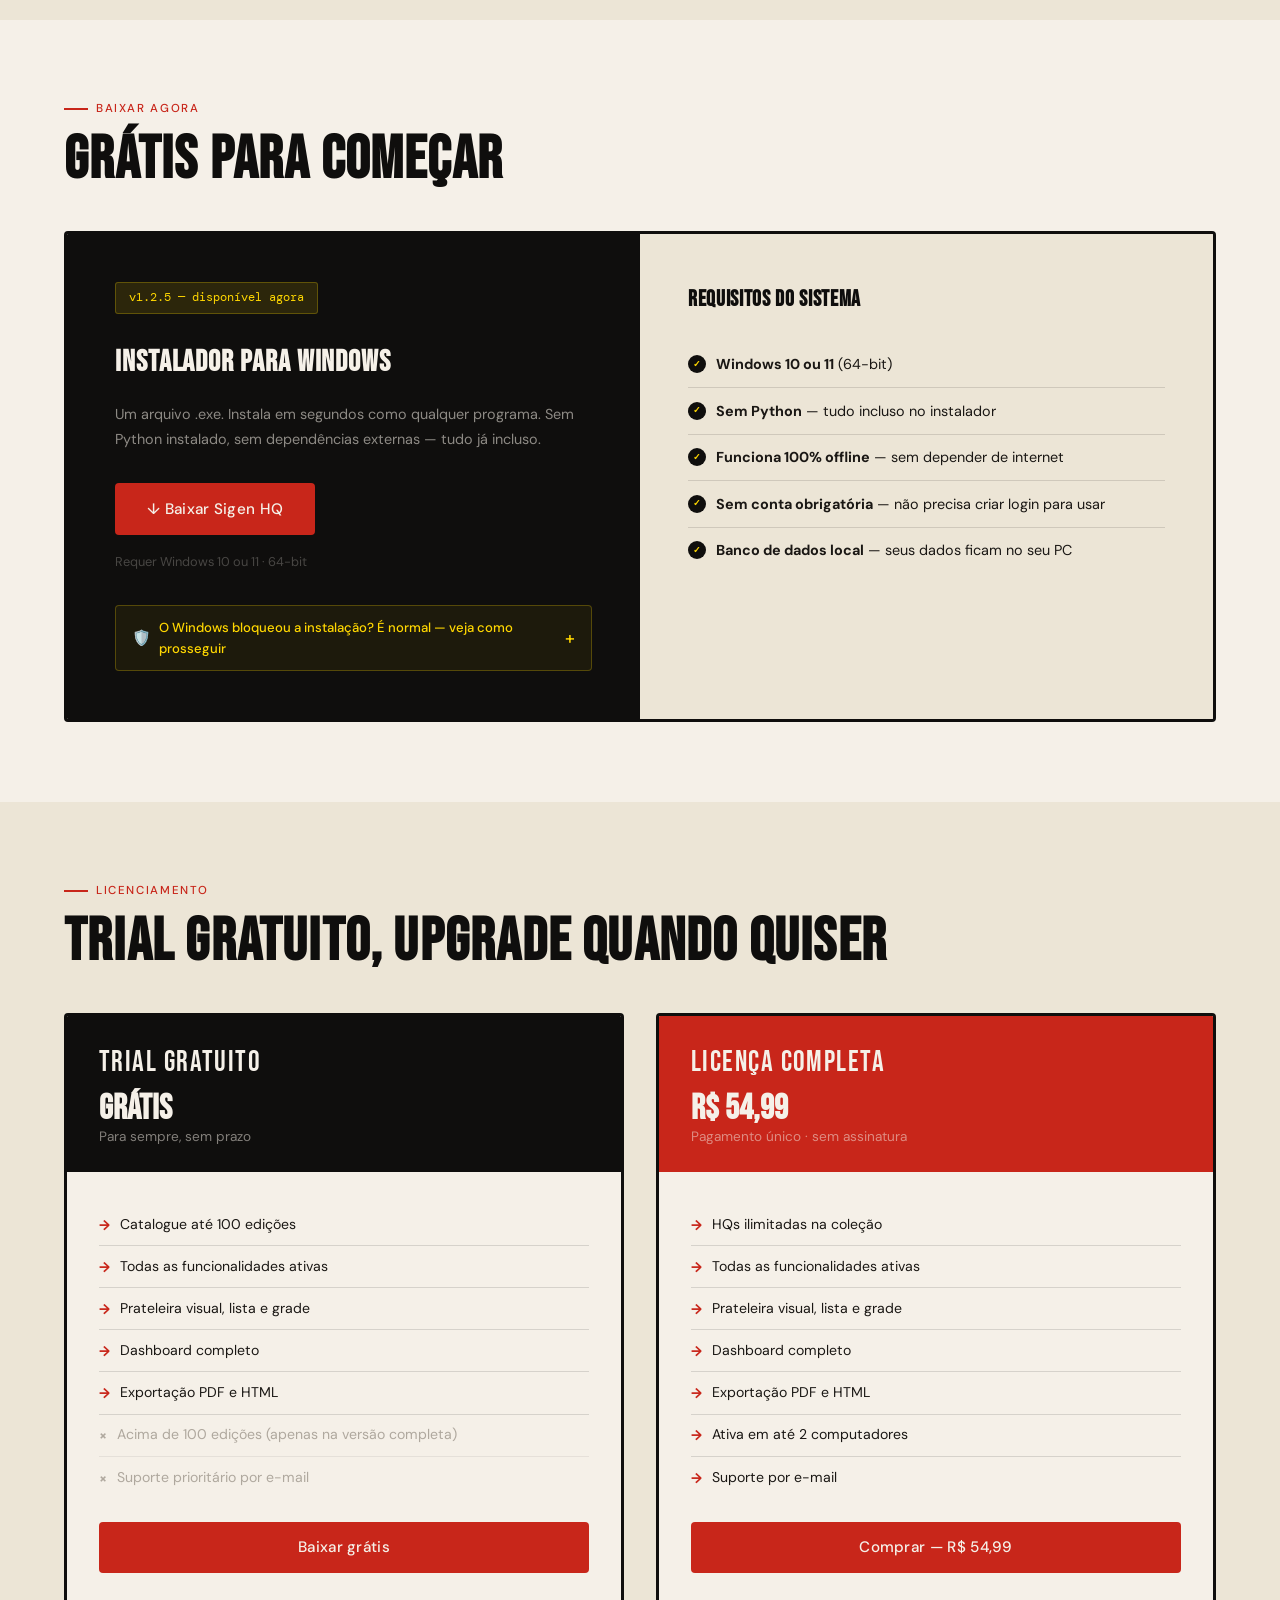
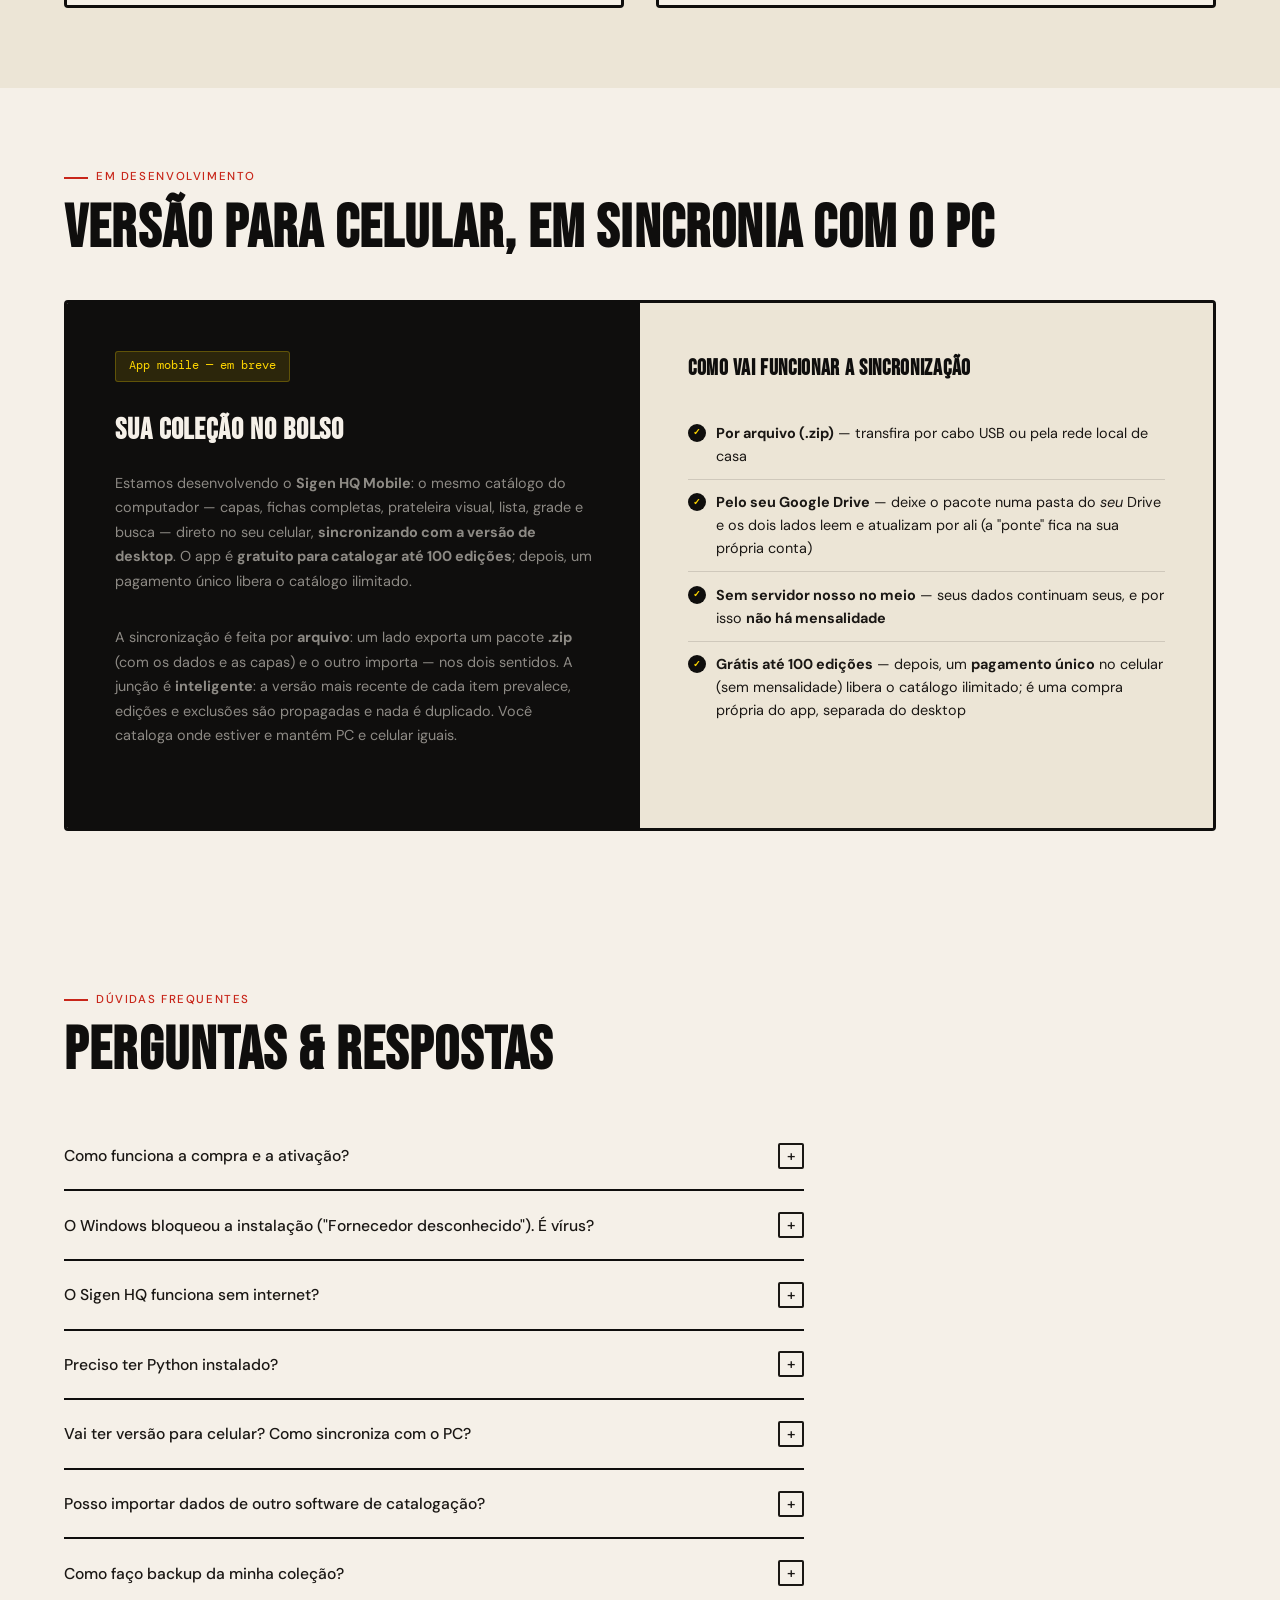
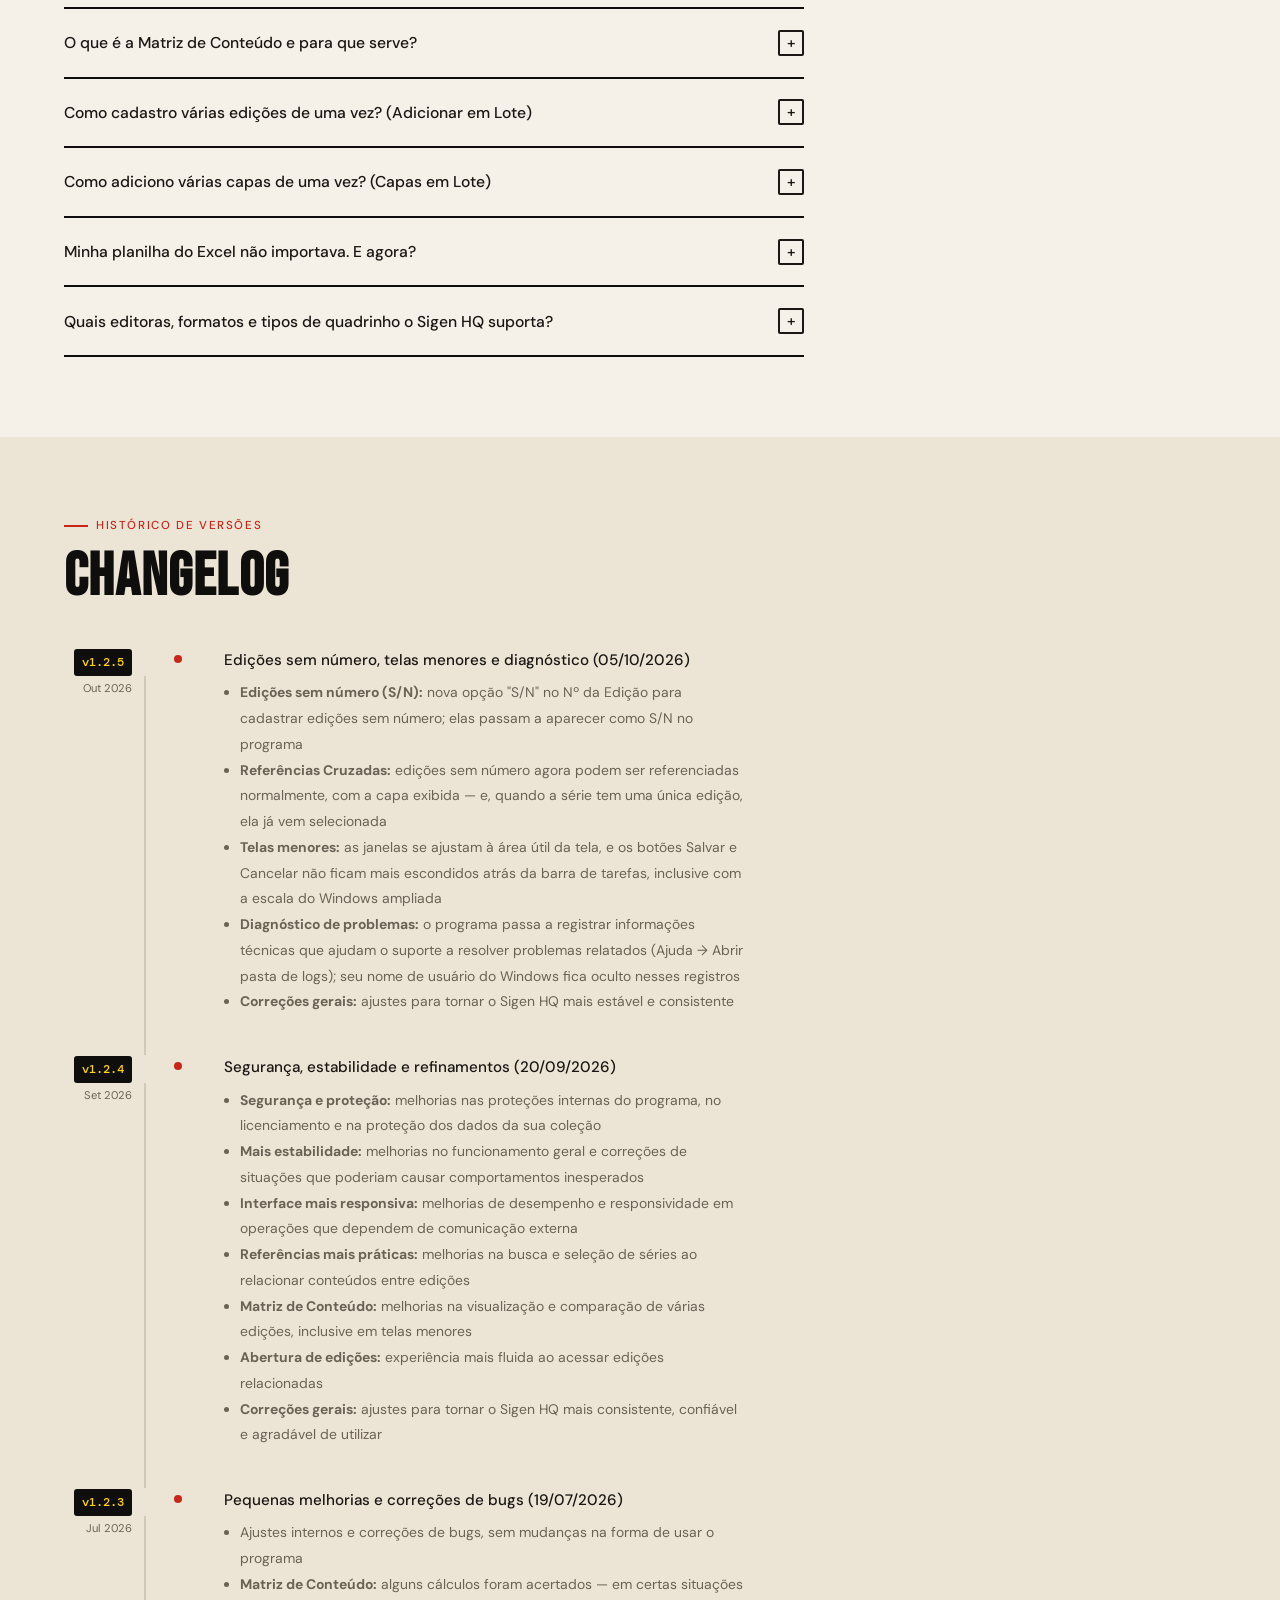
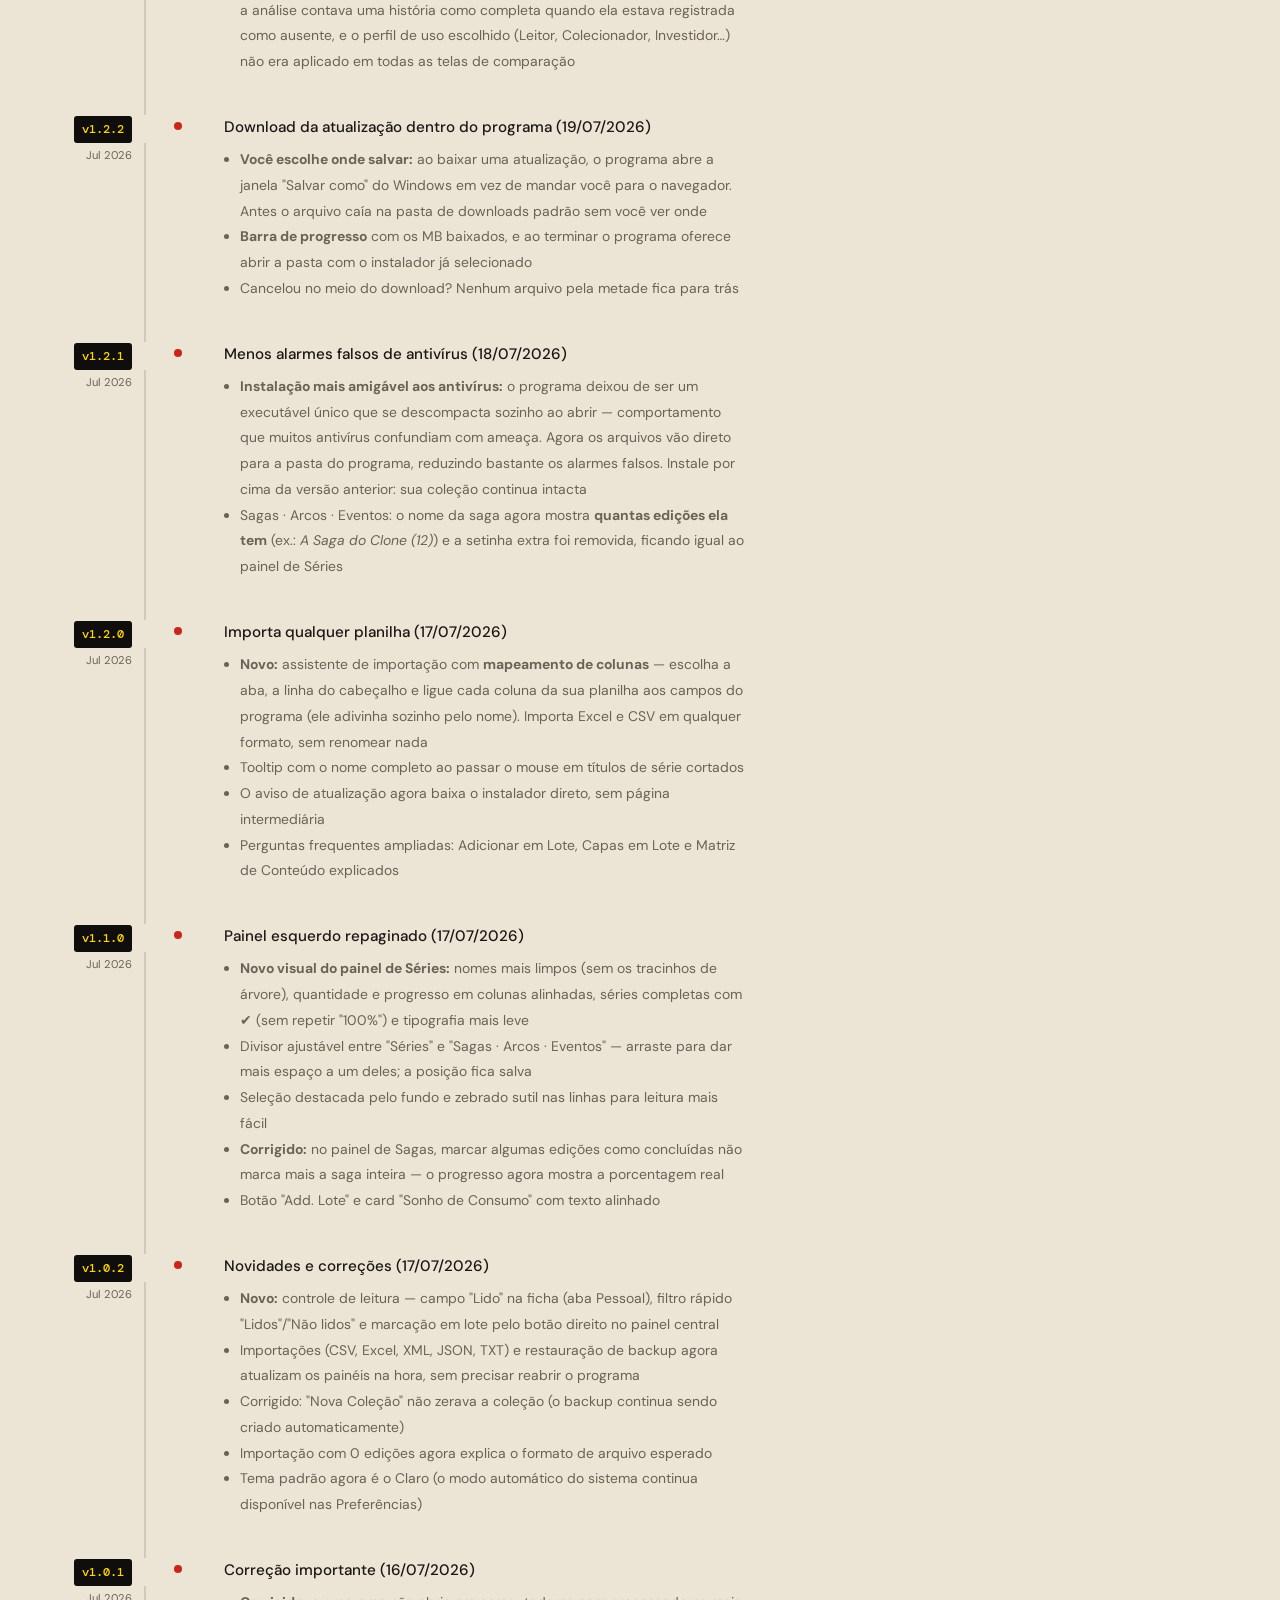
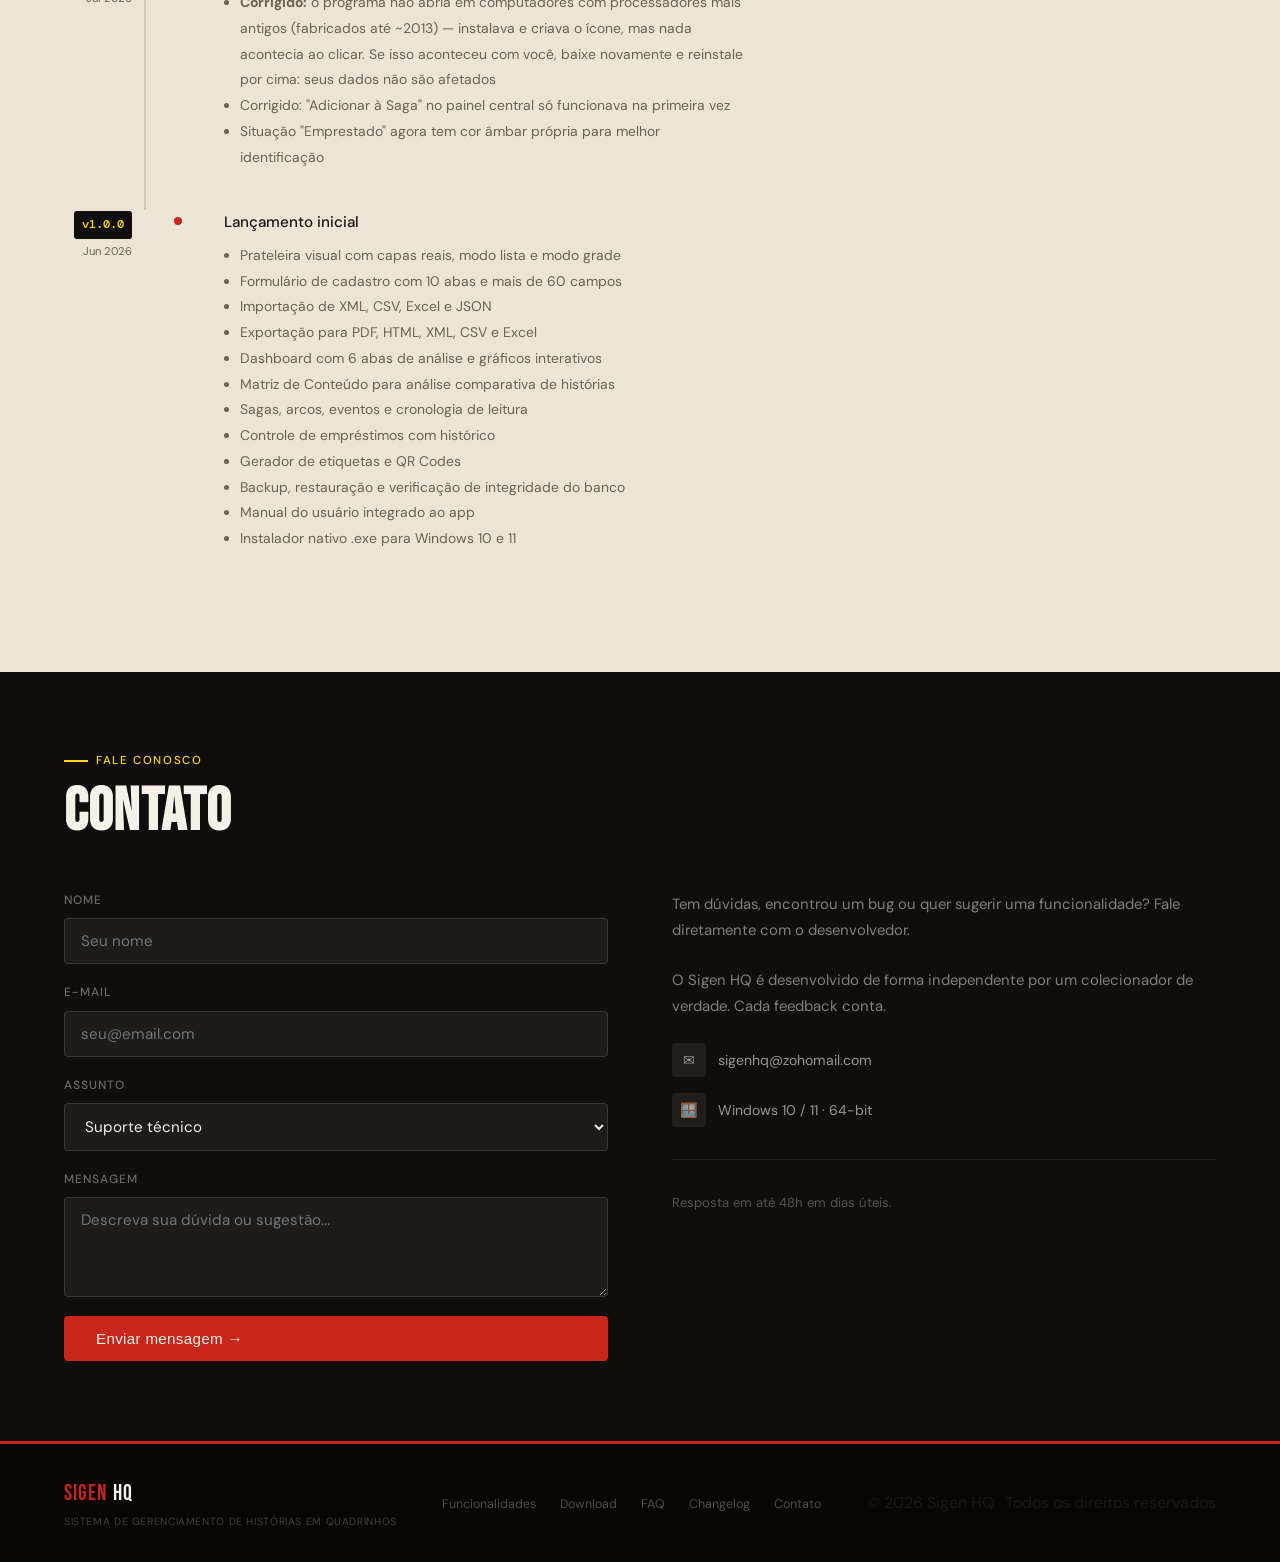
==== commit 25707d60: "release: SigenHQ 1.2.5 (version.json, changelog e links de download) Co-Authored-By: Claude Opus 5.5" ====
--- a/index.html
+++ b/index.html
@@ -784,7 +784,7 @@
   </div>
 
   <div class="hero-content">
-    <div class="hero-badge">Versão 1.2.4 — disponível agora</div>
+    <div class="hero-badge">Versão 1.2.5 — disponível agora</div>
     <div class="hero-sigla">Sistema de Gerenciamento de Histórias em Quadrinhos</div>
     <h1>
       Catalogue<br>
@@ -1044,10 +1044,10 @@
   <h2>Grátis para começar</h2>
   <div class="download-box fade-in">
     <div class="download-info">
-      <div class="version-badge">v1.2.4 — disponível agora</div>
+      <div class="version-badge">v1.2.5 — disponível agora</div>
       <h3>Instalador para Windows</h3>
       <p>Um arquivo .exe. Instala em segundos como qualquer programa. Sem Python instalado, sem dependências externas — tudo já incluso.</p>
-      <a href="https://github.com/SigenHQ/sigenhq/releases/latest/download/SigenHQ_Setup_1.2.4.exe" class="btn-primary" style="display:inline-flex;width:fit-content;">↓ Baixar Sigen HQ</a>
+      <a href="https://github.com/SigenHQ/sigenhq/releases/latest/download/SigenHQ_Setup_1.2.5.exe" class="btn-primary" style="display:inline-flex;width:fit-content;">↓ Baixar Sigen HQ</a>
       <p style="margin-top:1rem;font-size:.8rem;color:rgba(245,240,232,.25);">Requer Windows 10 ou 11 · 64-bit</p>
       <details class="ss-note">
         <summary>O Windows bloqueou a instalação? É normal — veja como prosseguir</summary>
@@ -1277,6 +1277,23 @@
   <div class="section-label">Histórico de versões</div>
   <h2>Changelog</h2>
   <div class="changelog-list fade-in">
+    <div class="changelog-entry">
+      <div class="changelog-version">
+        <span class="version-tag">v1.2.5</span>
+        <span class="version-date">Out 2026</span>
+      </div>
+      <div class="changelog-dot"></div>
+      <div class="changelog-body">
+        <h4>Edições sem número, telas menores e diagnóstico (05/10/2026)</h4>
+        <ul>
+          <li><strong>Edições sem número (S/N):</strong> nova opção "S/N" no Nº da Edição para cadastrar edições sem número; elas passam a aparecer como S/N no programa</li>
+          <li><strong>Referências Cruzadas:</strong> edições sem número agora podem ser referenciadas normalmente, com a capa exibida — e, quando a série tem uma única edição, ela já vem selecionada</li>
+          <li><strong>Telas menores:</strong> as janelas se ajustam à área útil da tela, e os botões Salvar e Cancelar não ficam mais escondidos atrás da barra de tarefas, inclusive com a escala do Windows ampliada</li>
+          <li><strong>Diagnóstico de problemas:</strong> o programa passa a registrar informações técnicas que ajudam o suporte a resolver problemas relatados (Ajuda → Abrir pasta de logs); seu nome de usuário do Windows fica oculto nesses registros</li>
+          <li><strong>Correções gerais:</strong> ajustes para tornar o Sigen HQ mais estável e consistente</li>
+        </ul>
+      </div>
+    </div>
     <div class="changelog-entry">
       <div class="changelog-version">
         <span class="version-tag">v1.2.4</span>
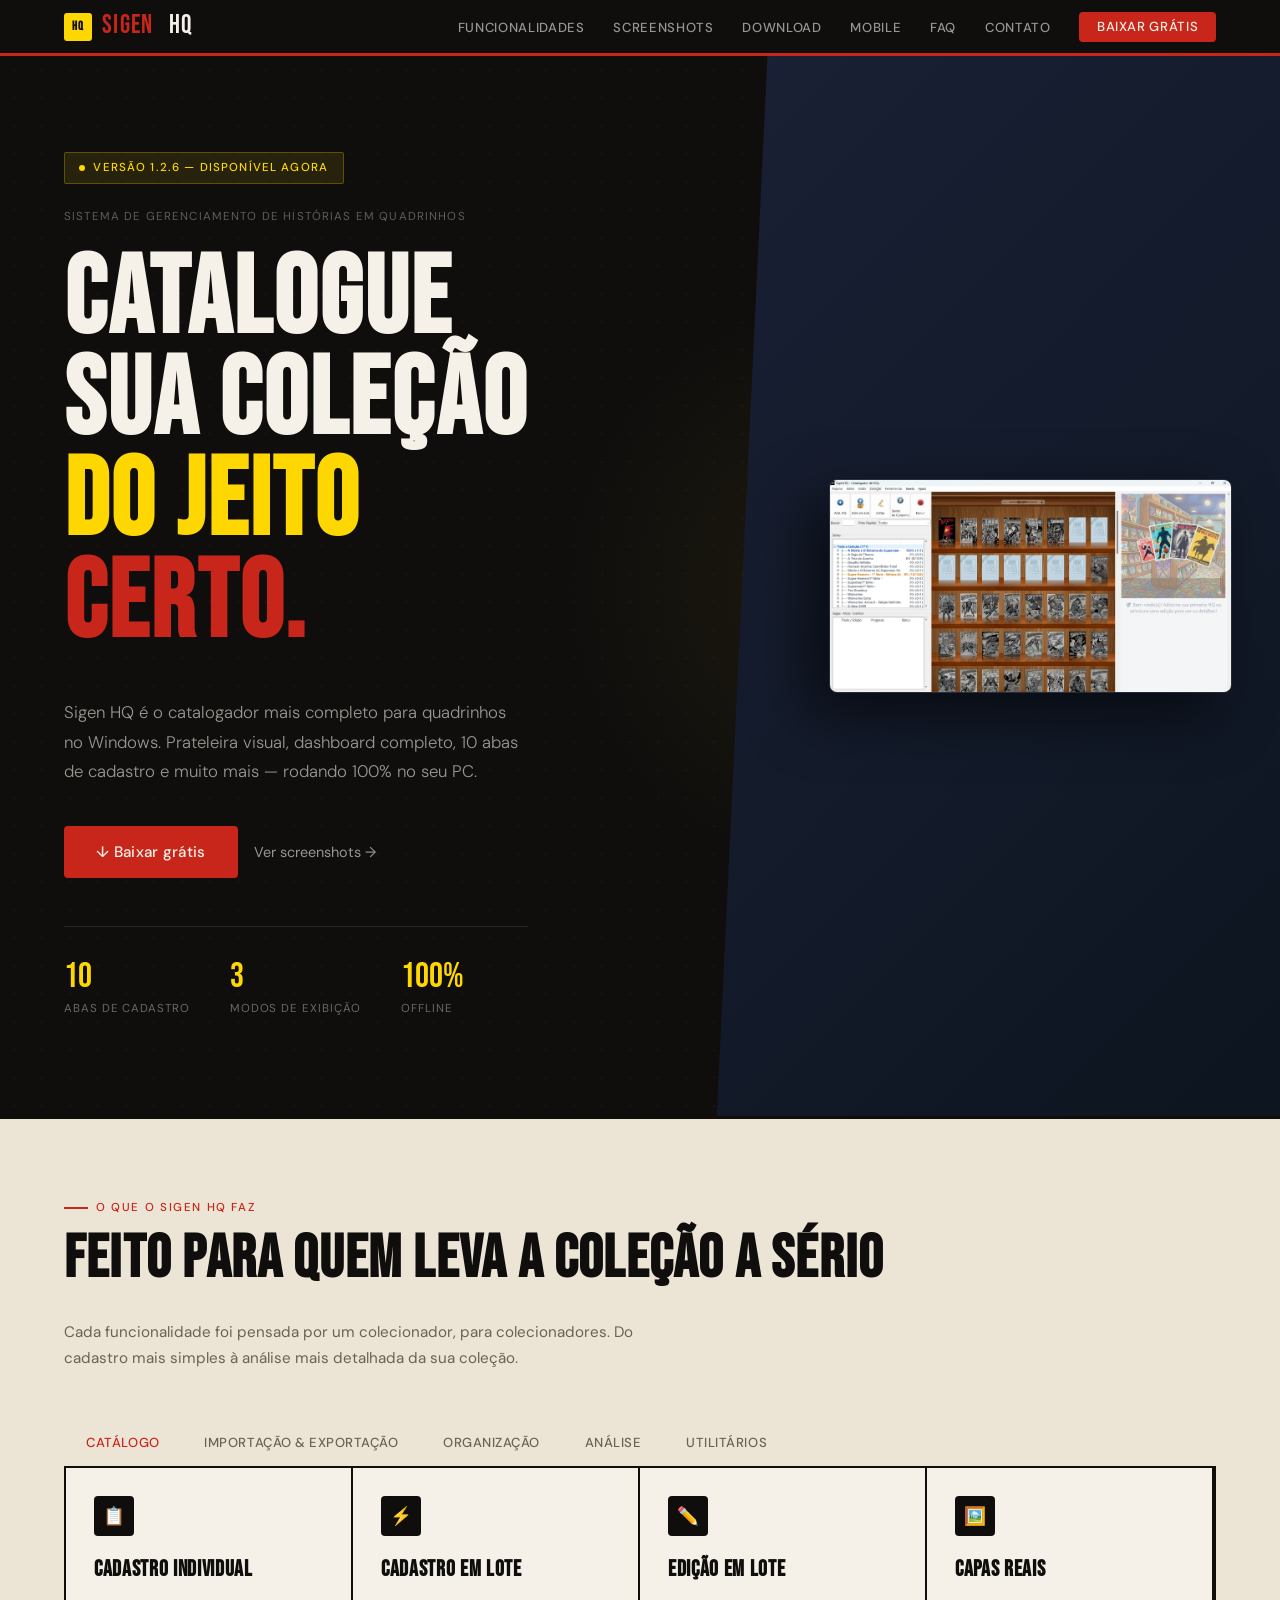
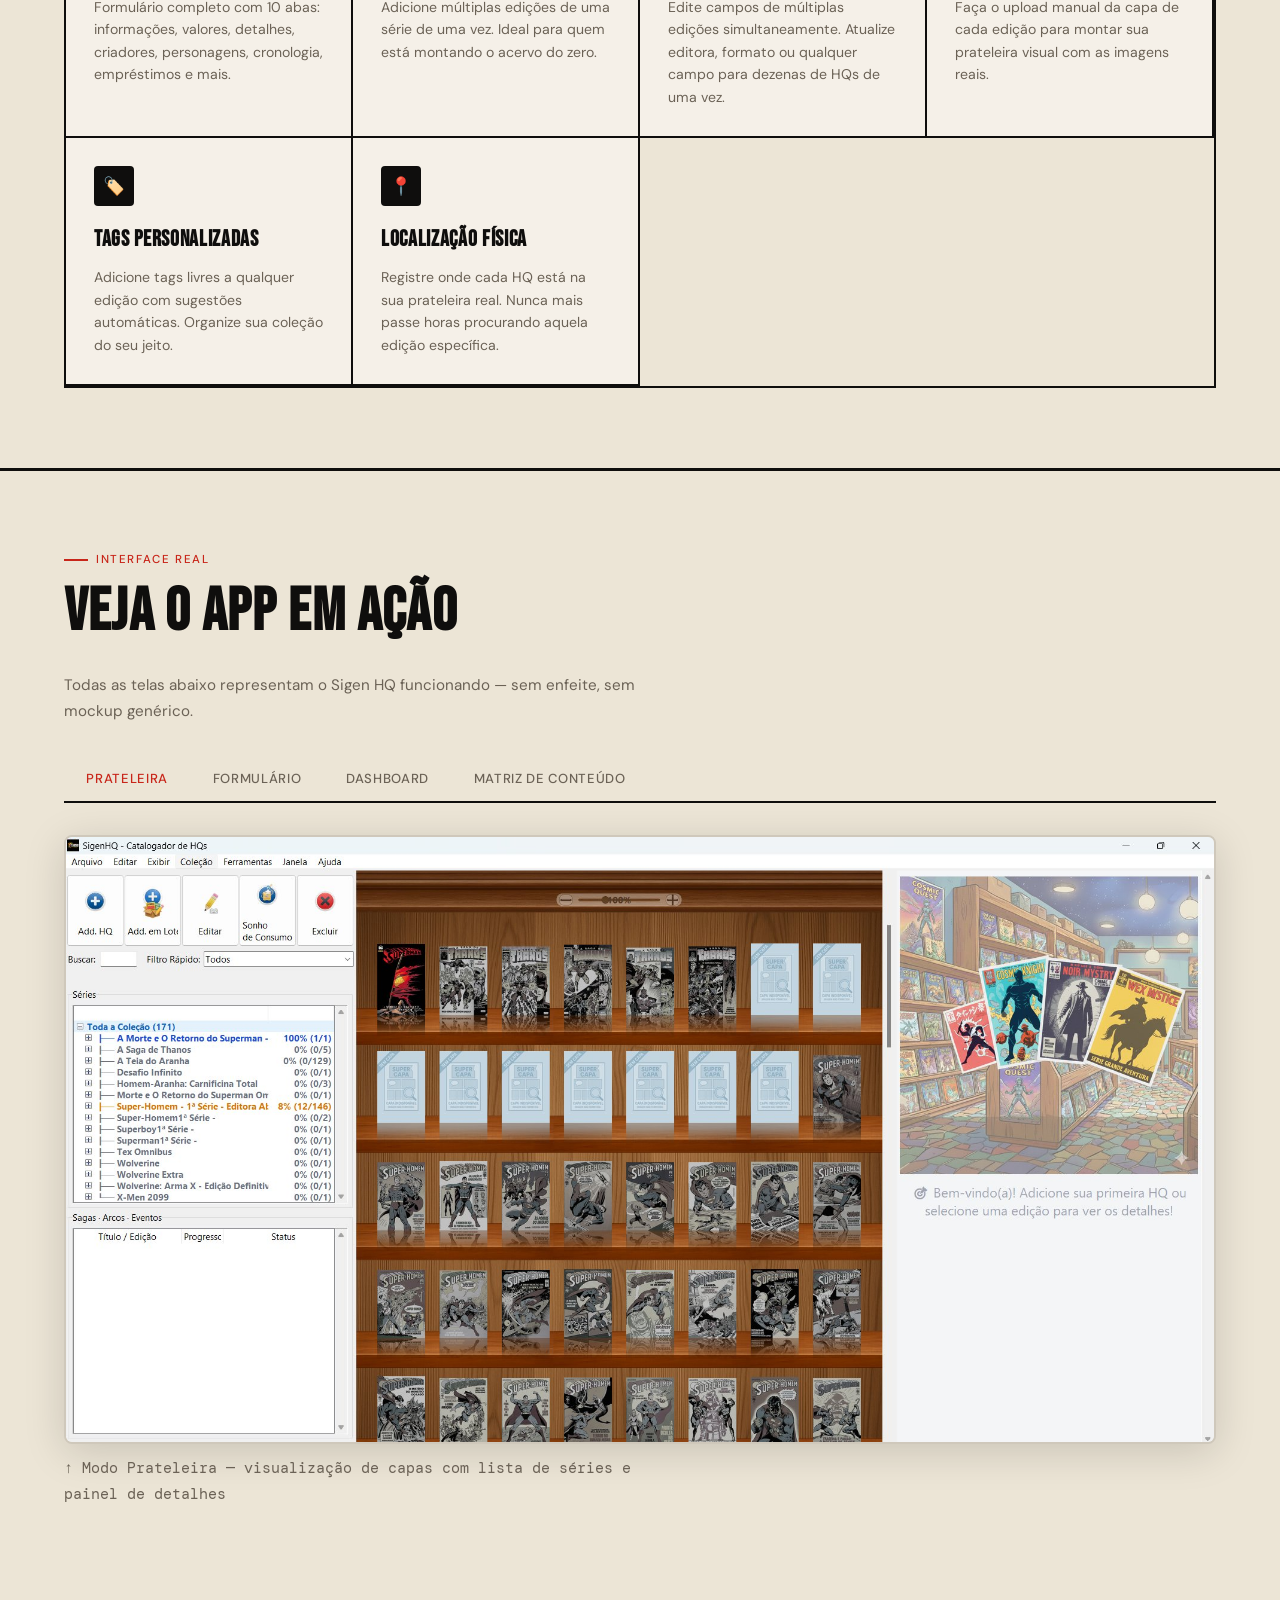
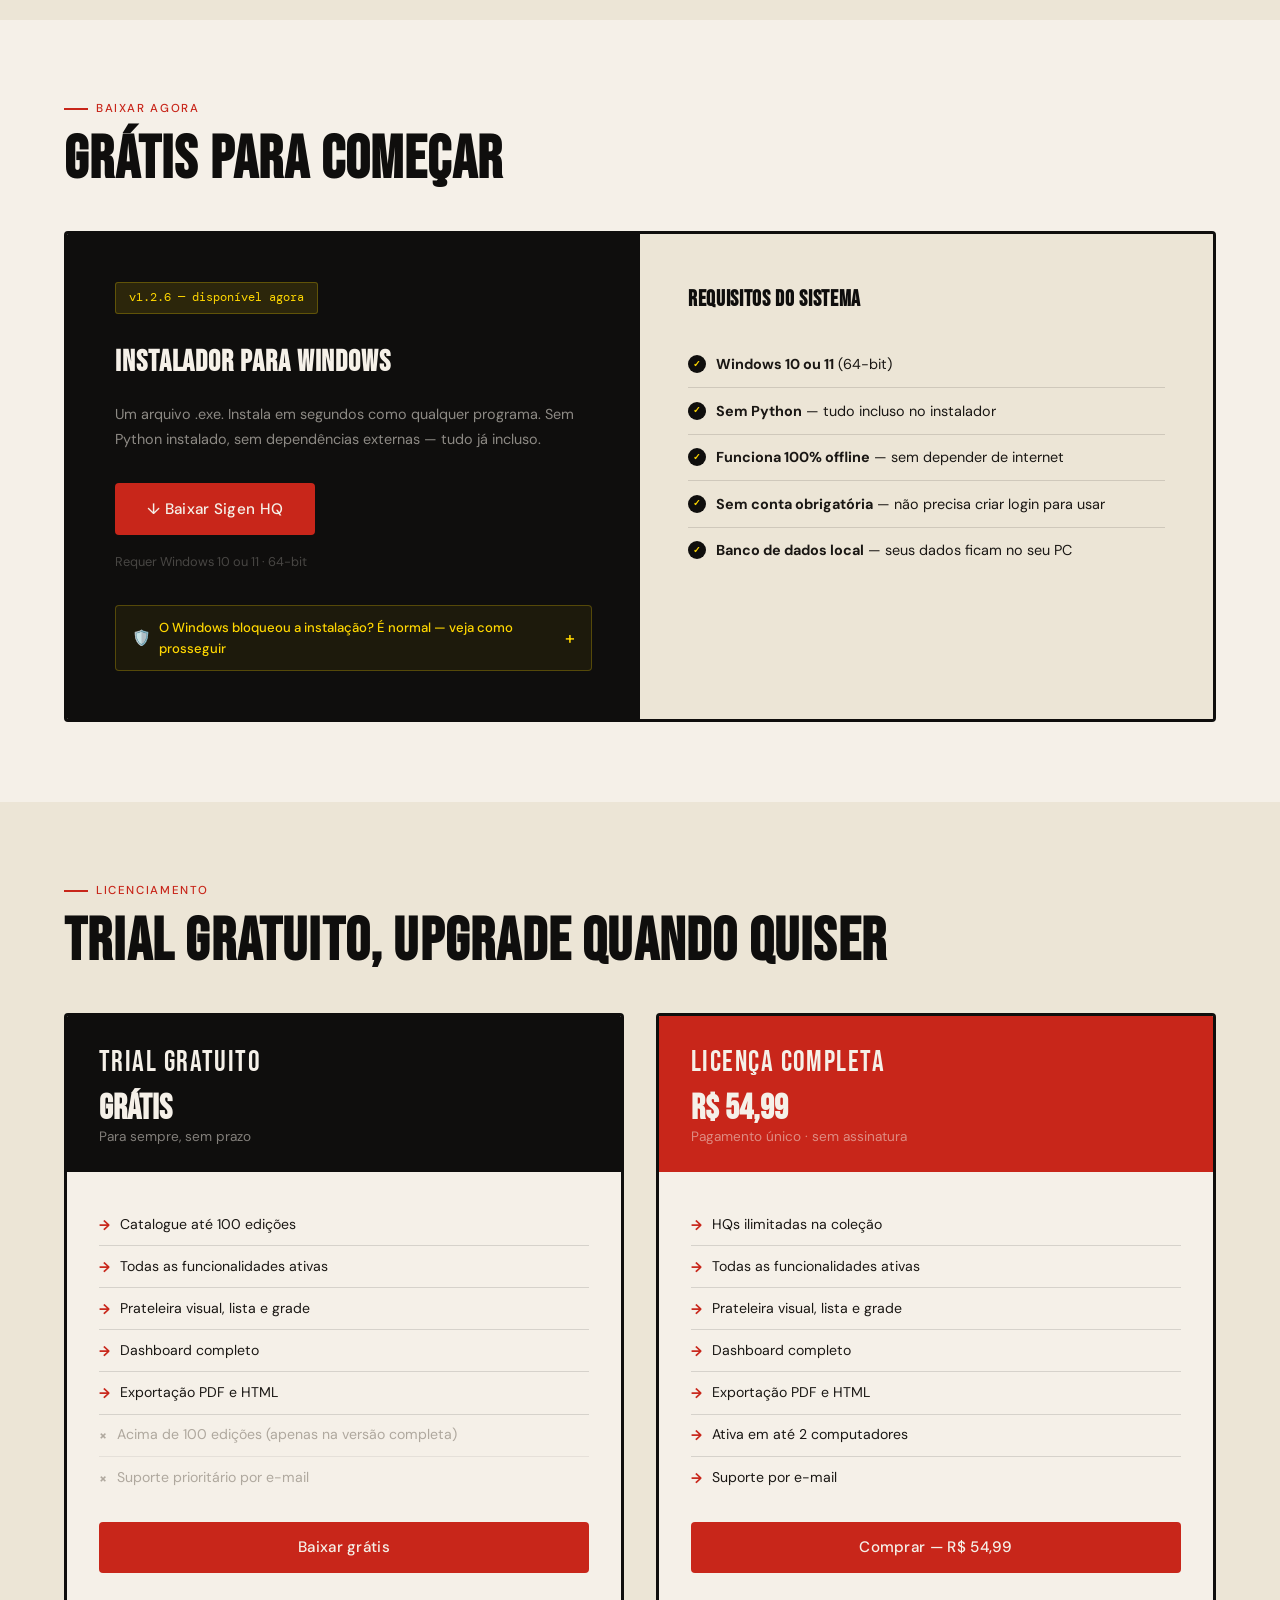
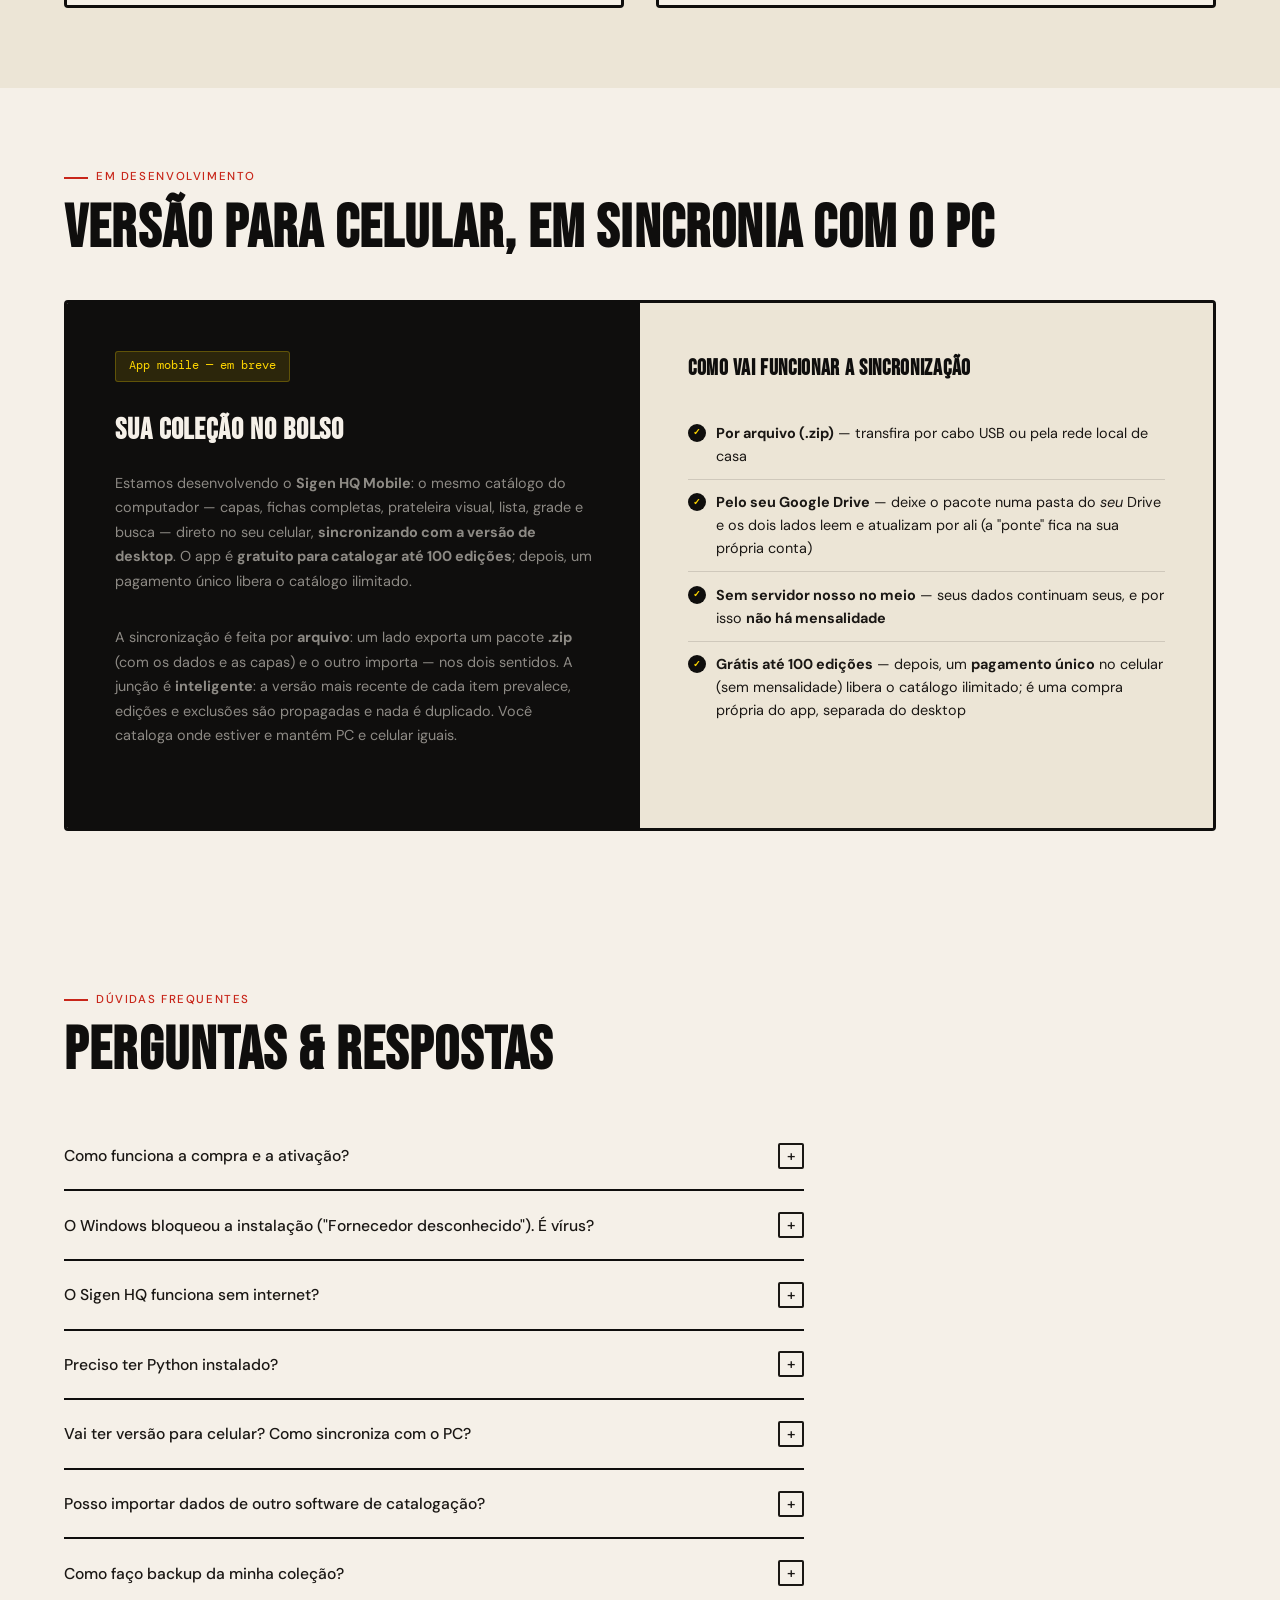
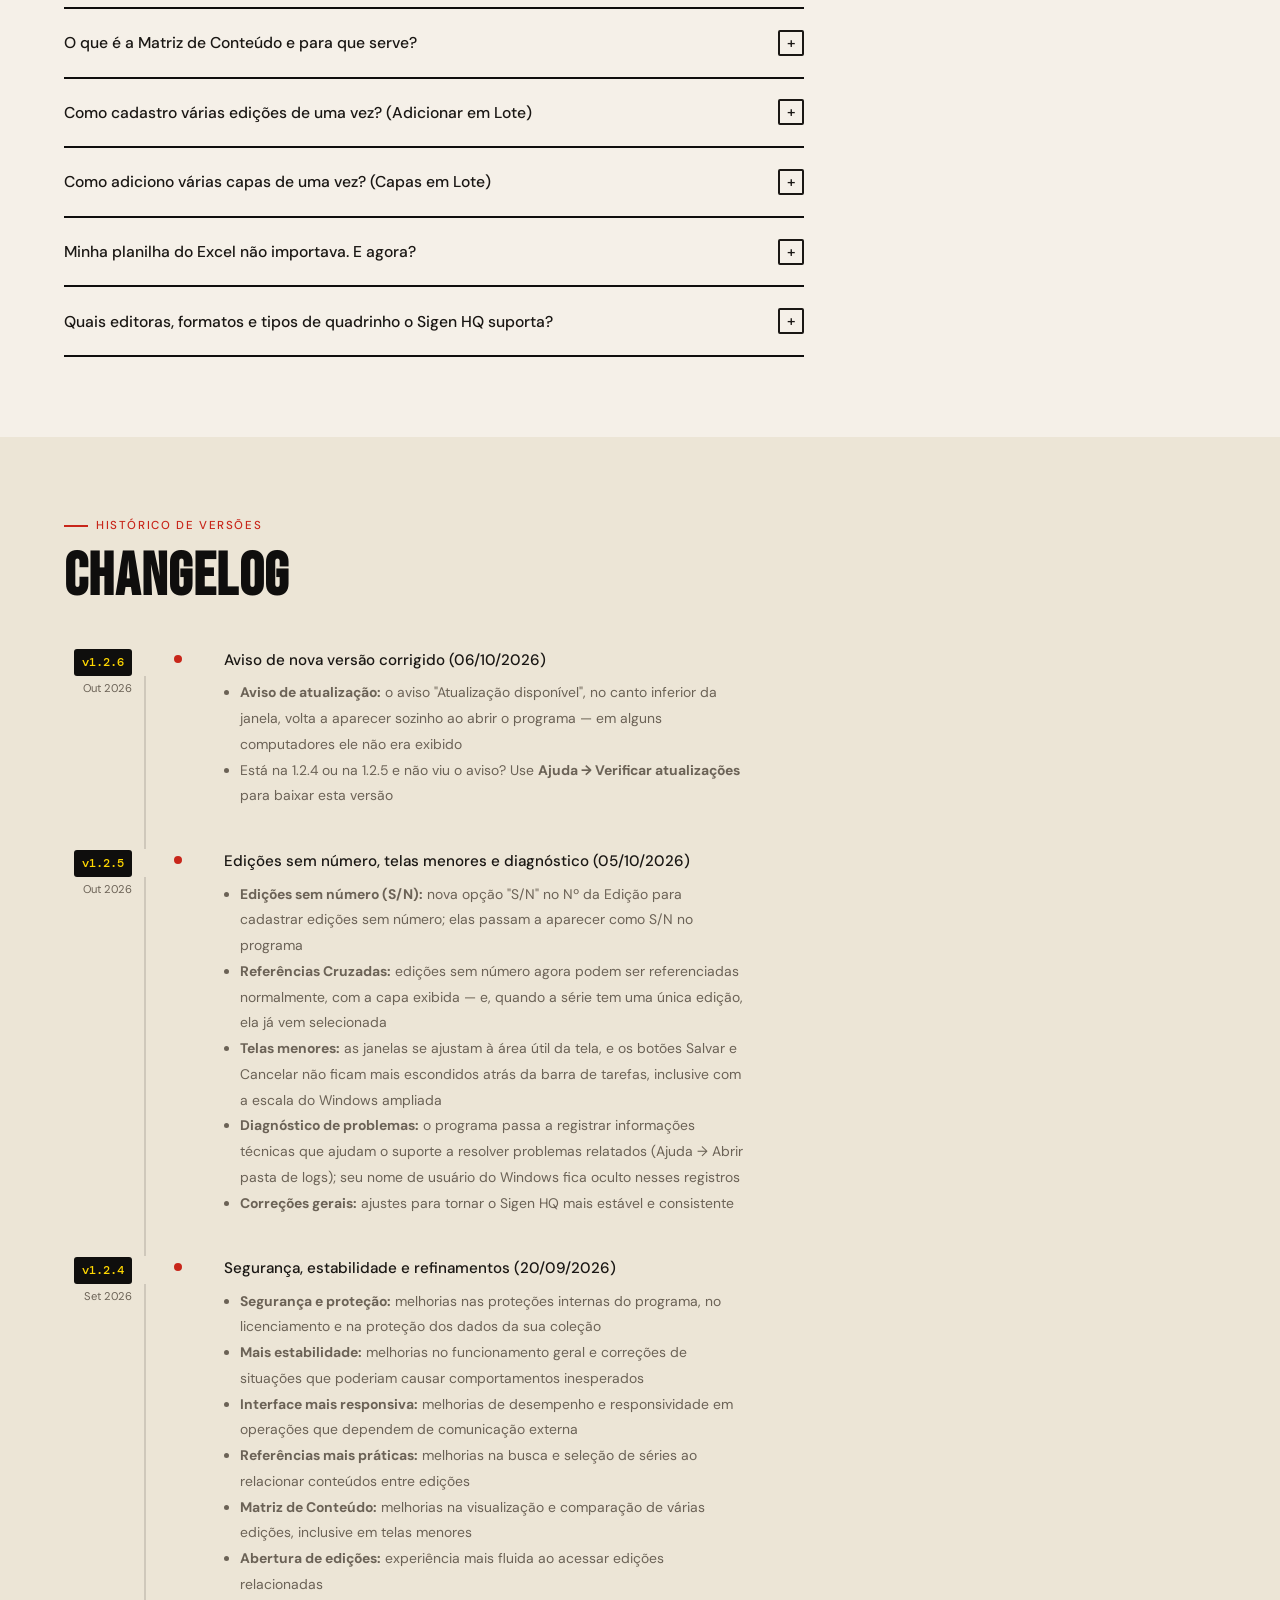
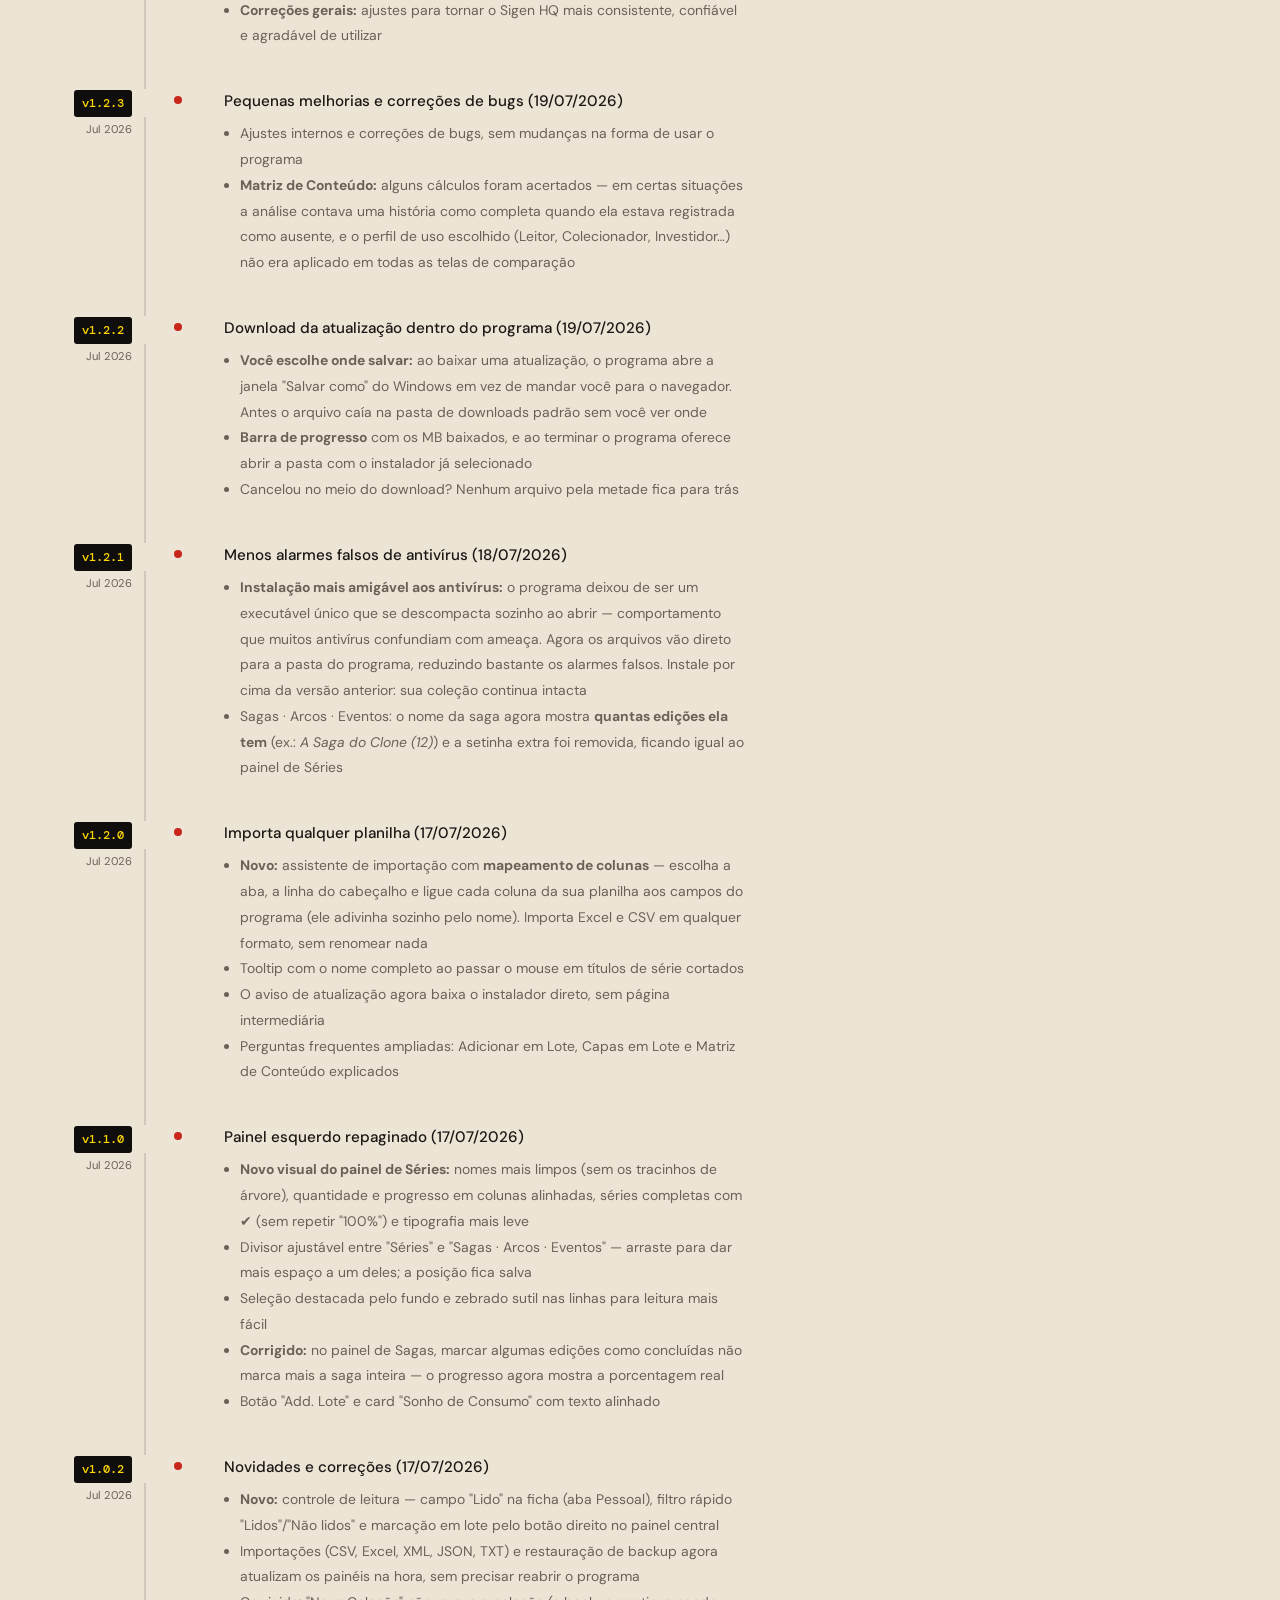
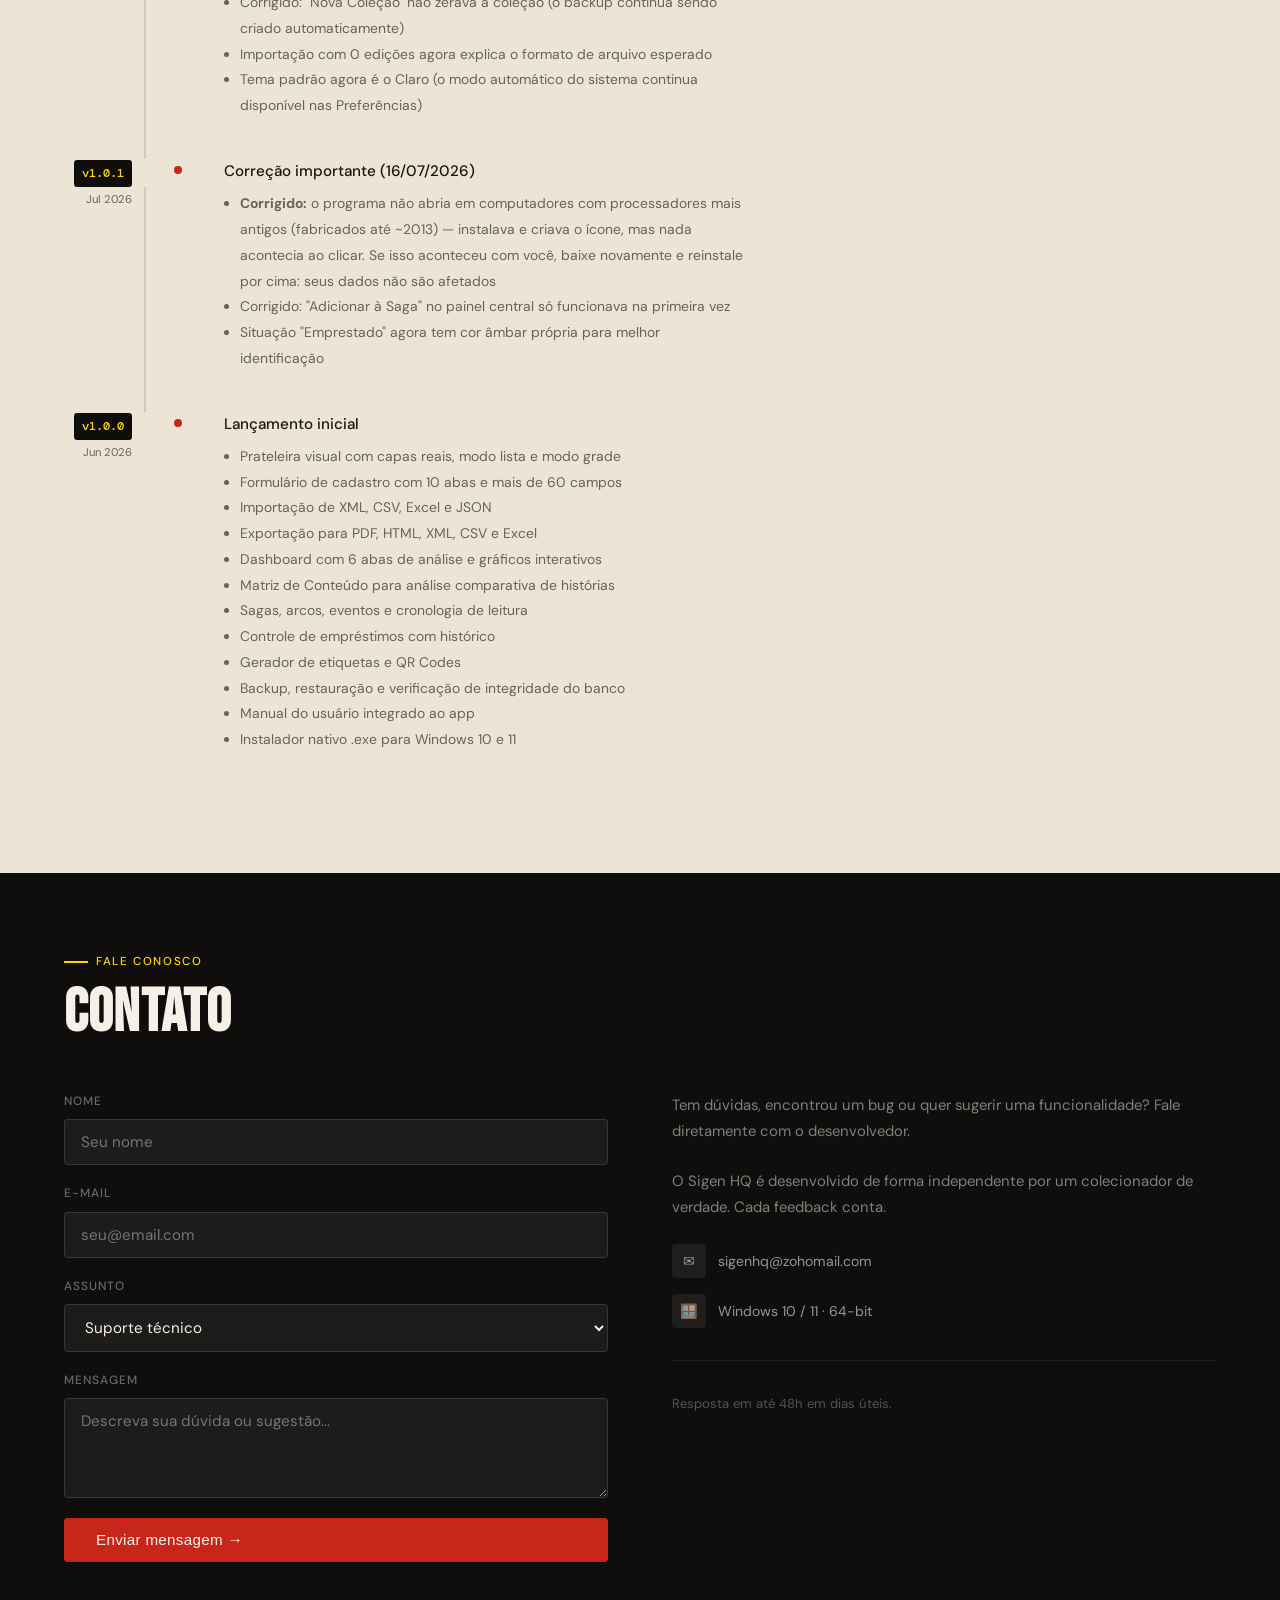
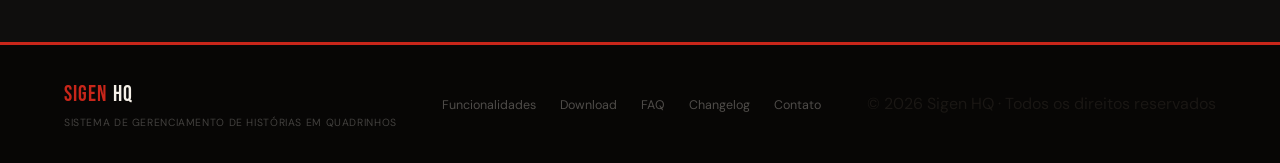
==== commit 259c3acf: "release: SigenHQ 1.2.6 (version.json, changelog e links de download) Co-Authored-By: Claude Opus 5.5" ====
--- a/index.html
+++ b/index.html
@@ -784,7 +784,7 @@
   </div>
 
   <div class="hero-content">
-    <div class="hero-badge">Versão 1.2.5 — disponível agora</div>
+    <div class="hero-badge">Versão 1.2.6 — disponível agora</div>
     <div class="hero-sigla">Sistema de Gerenciamento de Histórias em Quadrinhos</div>
     <h1>
       Catalogue<br>
@@ -1044,10 +1044,10 @@
   <h2>Grátis para começar</h2>
   <div class="download-box fade-in">
     <div class="download-info">
-      <div class="version-badge">v1.2.5 — disponível agora</div>
+      <div class="version-badge">v1.2.6 — disponível agora</div>
       <h3>Instalador para Windows</h3>
       <p>Um arquivo .exe. Instala em segundos como qualquer programa. Sem Python instalado, sem dependências externas — tudo já incluso.</p>
-      <a href="https://github.com/SigenHQ/sigenhq/releases/latest/download/SigenHQ_Setup_1.2.5.exe" class="btn-primary" style="display:inline-flex;width:fit-content;">↓ Baixar Sigen HQ</a>
+      <a href="https://github.com/SigenHQ/sigenhq/releases/latest/download/SigenHQ_Setup_1.2.6.exe" class="btn-primary" style="display:inline-flex;width:fit-content;">↓ Baixar Sigen HQ</a>
       <p style="margin-top:1rem;font-size:.8rem;color:rgba(245,240,232,.25);">Requer Windows 10 ou 11 · 64-bit</p>
       <details class="ss-note">
         <summary>O Windows bloqueou a instalação? É normal — veja como prosseguir</summary>
@@ -1277,6 +1277,20 @@
   <div class="section-label">Histórico de versões</div>
   <h2>Changelog</h2>
   <div class="changelog-list fade-in">
+    <div class="changelog-entry">
+      <div class="changelog-version">
+        <span class="version-tag">v1.2.6</span>
+        <span class="version-date">Out 2026</span>
+      </div>
+      <div class="changelog-dot"></div>
+      <div class="changelog-body">
+        <h4>Aviso de nova versão corrigido (06/10/2026)</h4>
+        <ul>
+          <li><strong>Aviso de atualização:</strong> o aviso "Atualização disponível", no canto inferior da janela, volta a aparecer sozinho ao abrir o programa — em alguns computadores ele não era exibido</li>
+          <li>Está na 1.2.4 ou na 1.2.5 e não viu o aviso? Use <strong>Ajuda → Verificar atualizações</strong> para baixar esta versão</li>
+        </ul>
+      </div>
+    </div>
     <div class="changelog-entry">
       <div class="changelog-version">
         <span class="version-tag">v1.2.5</span>
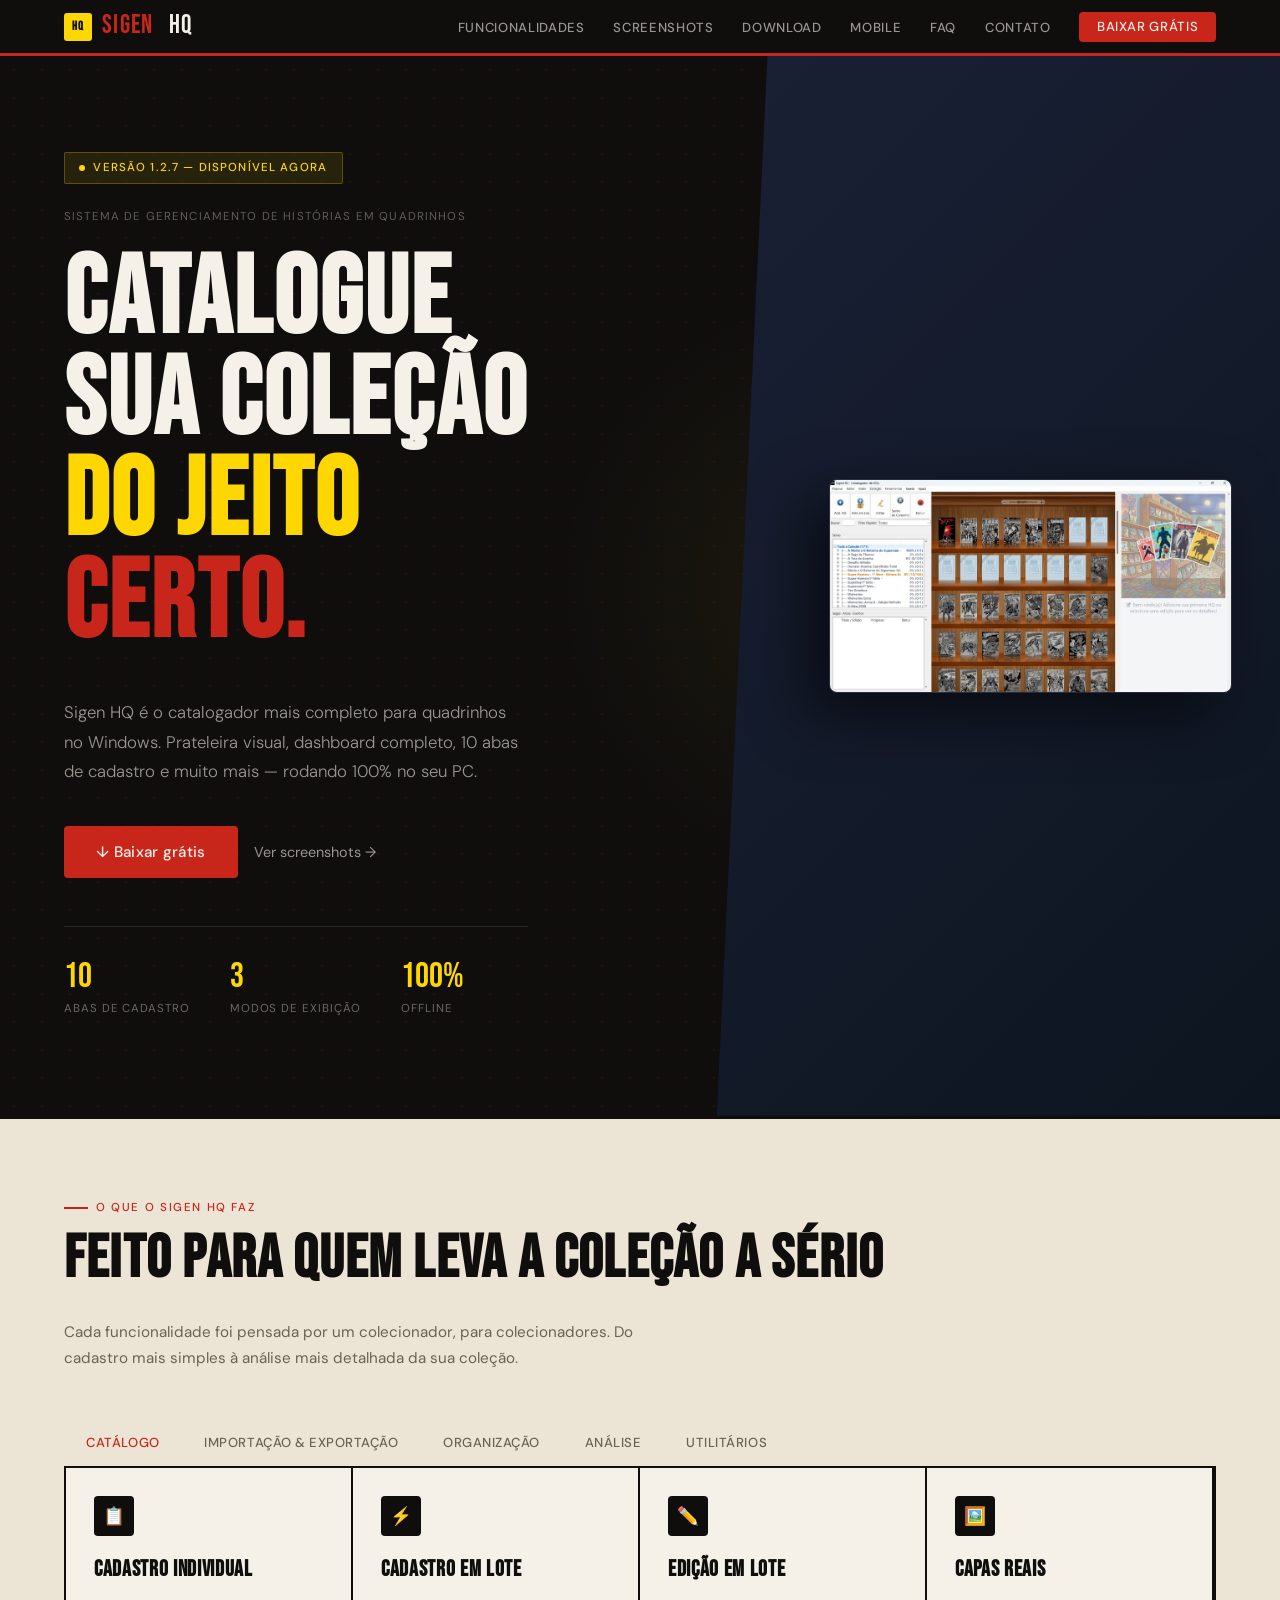
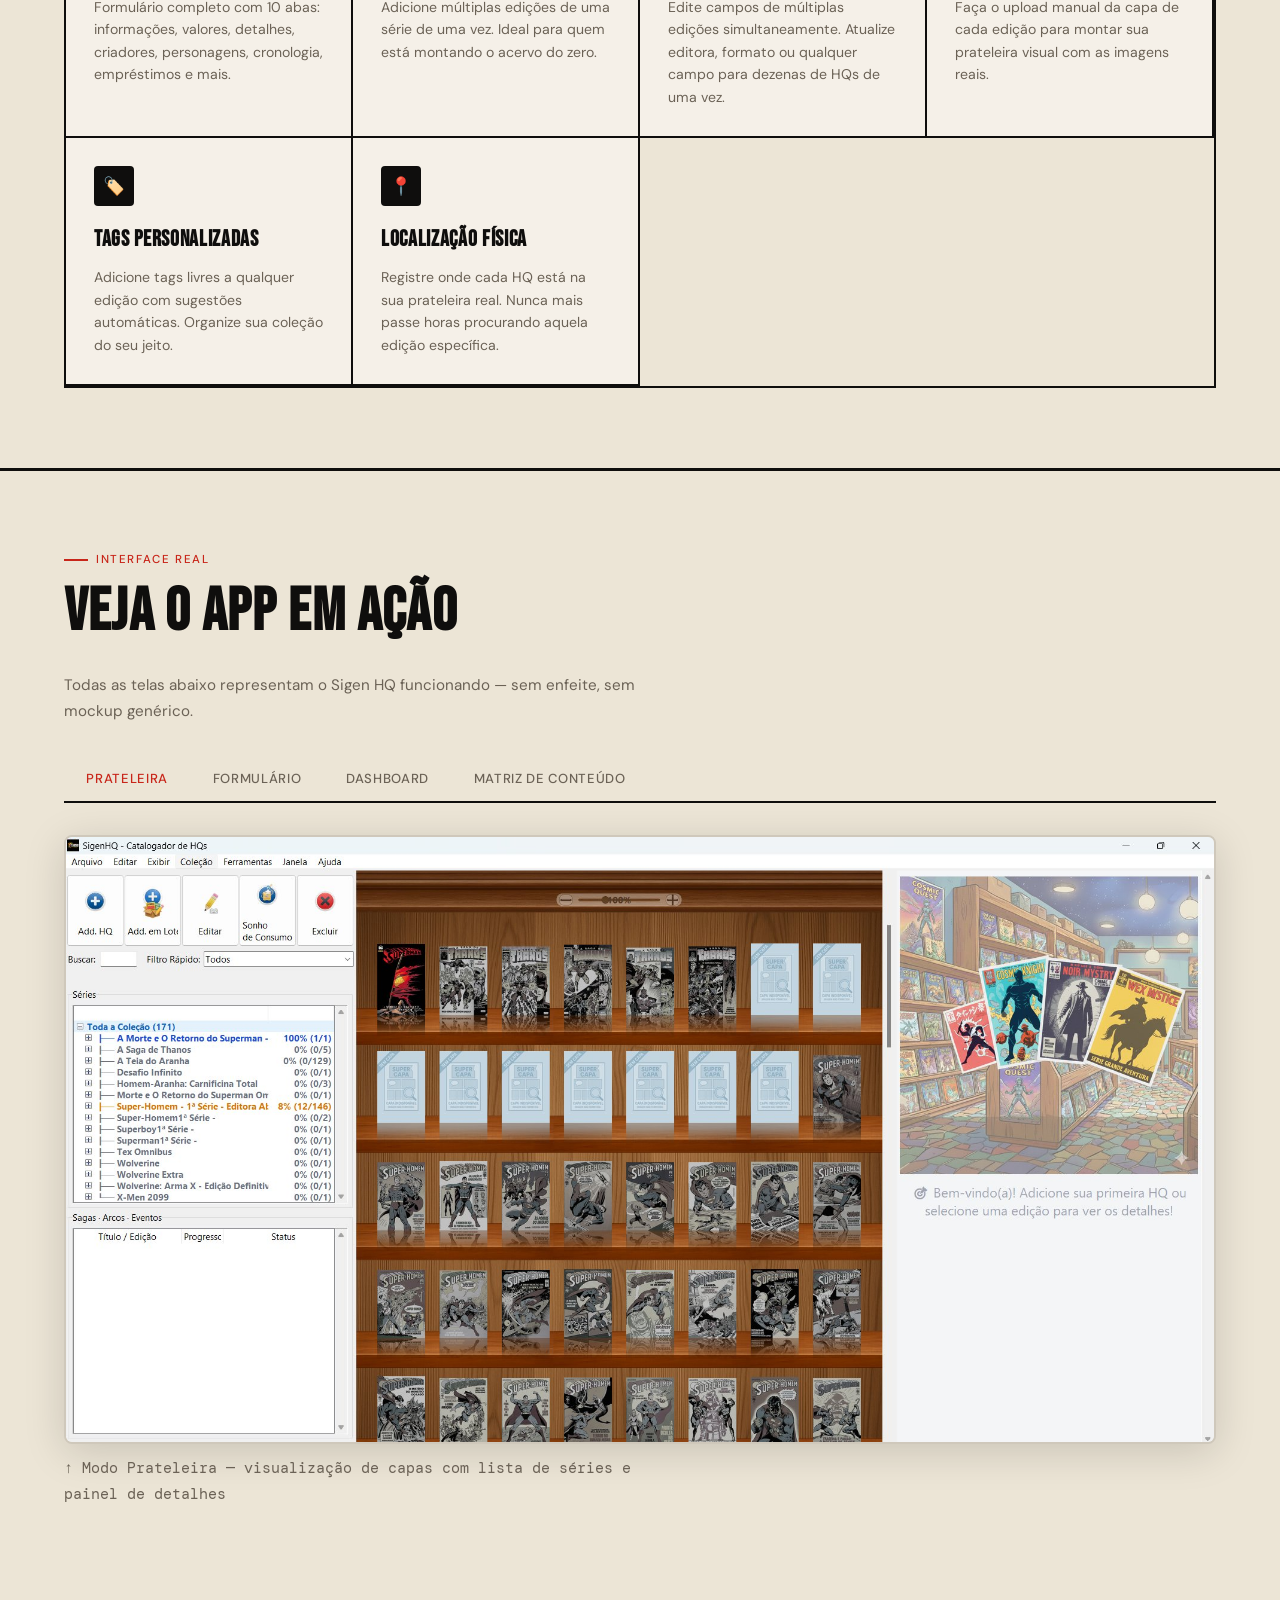
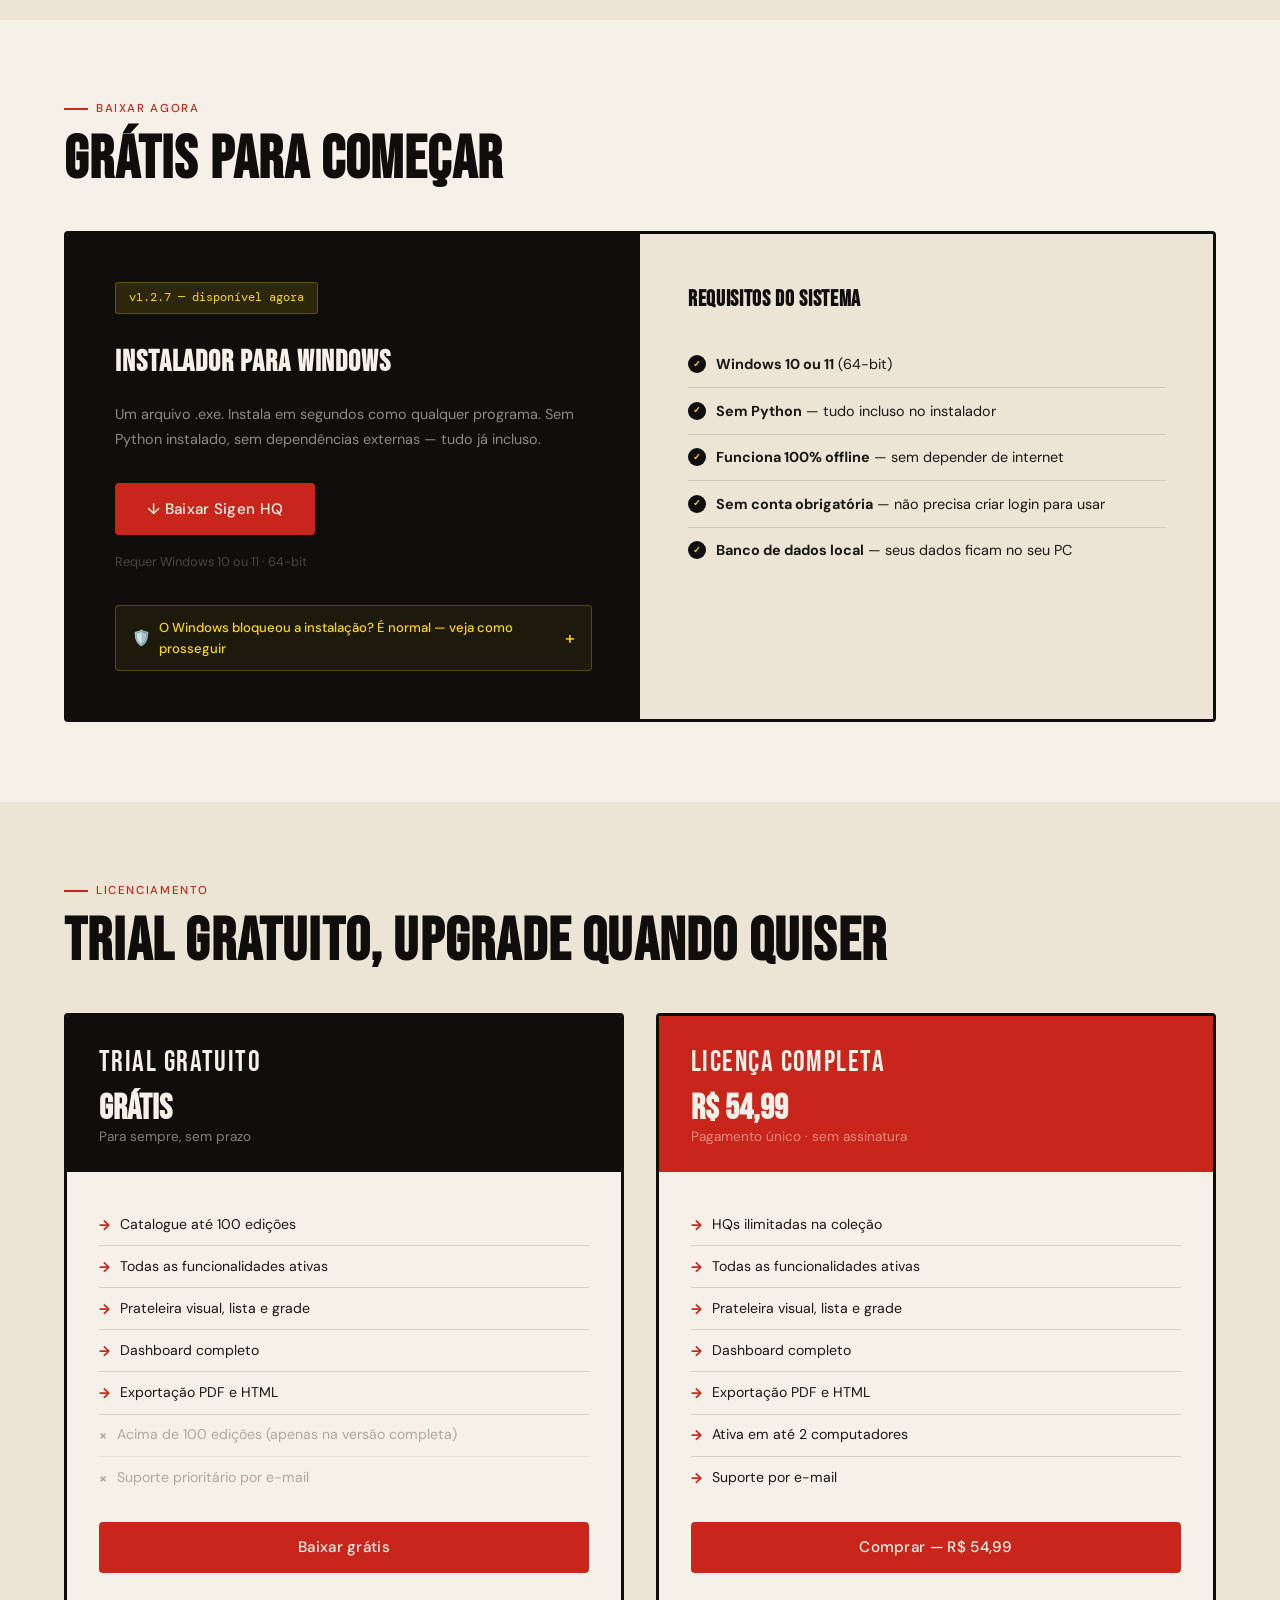
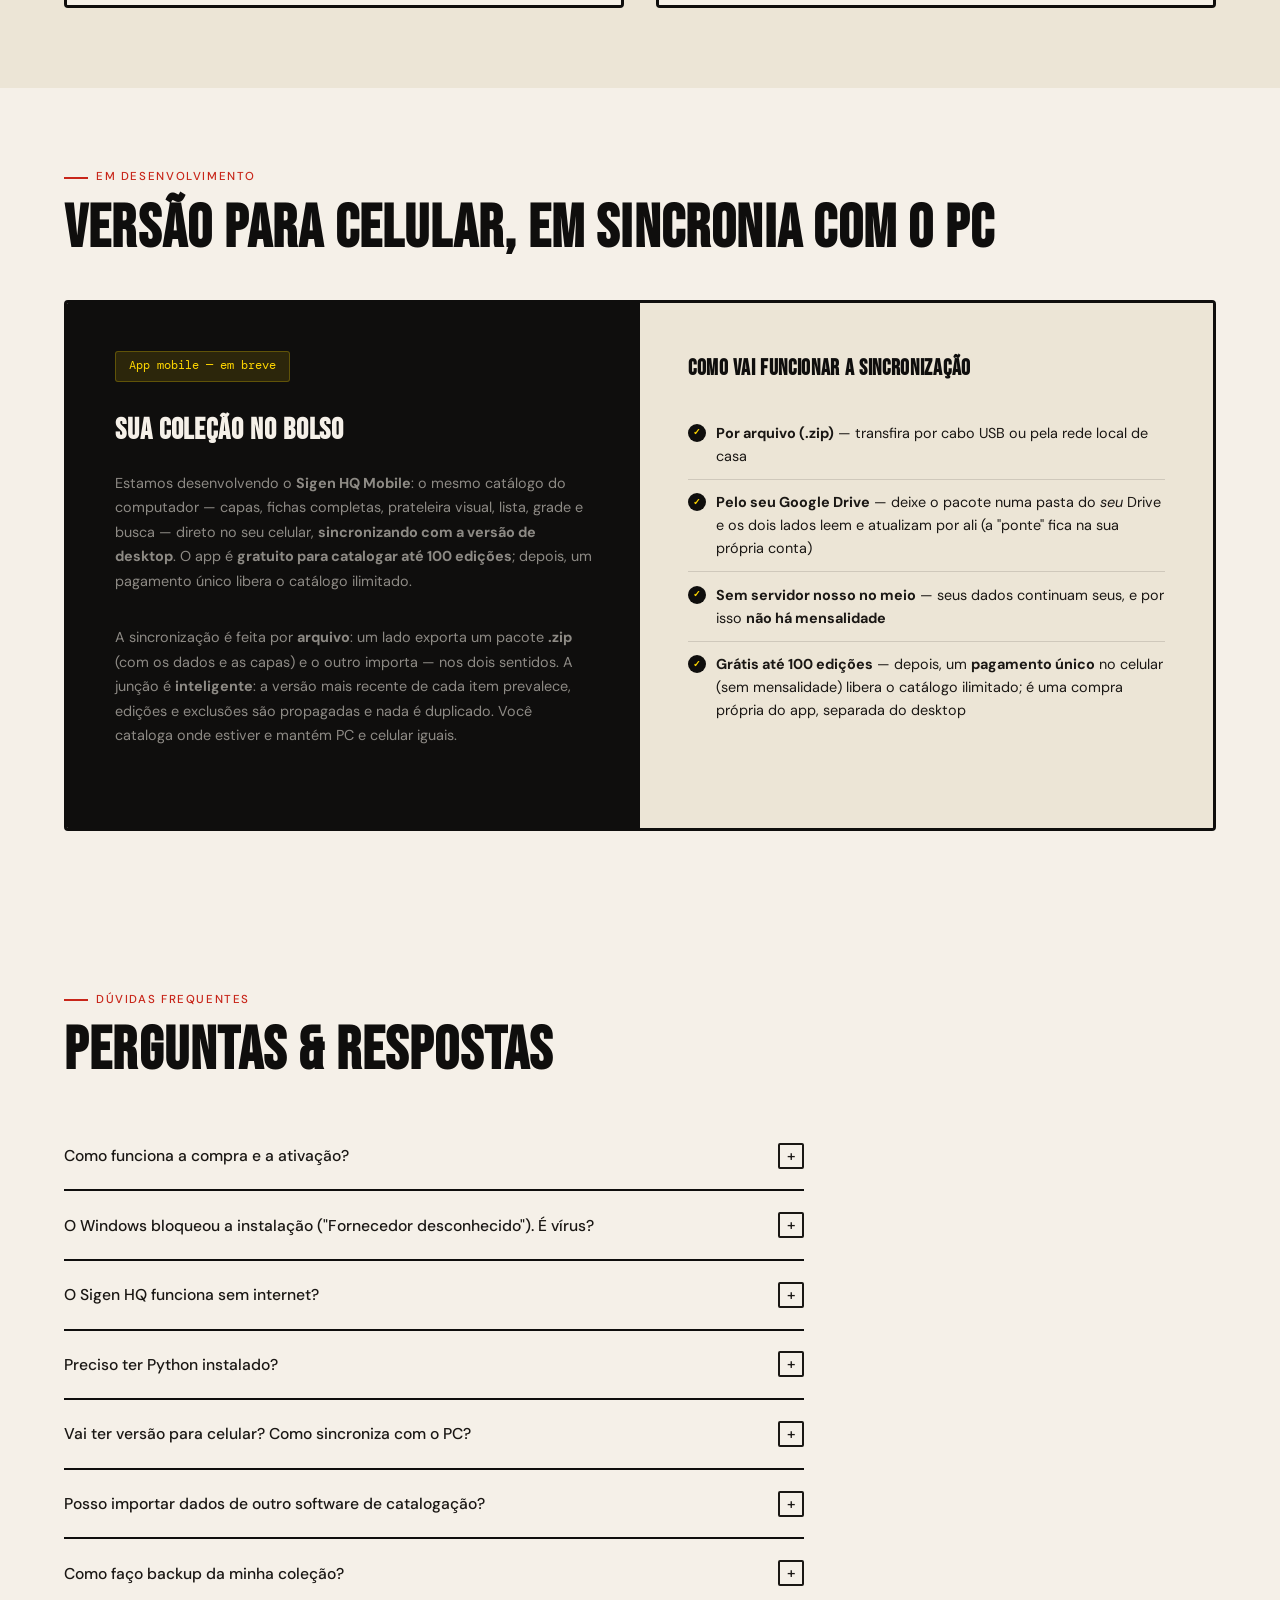
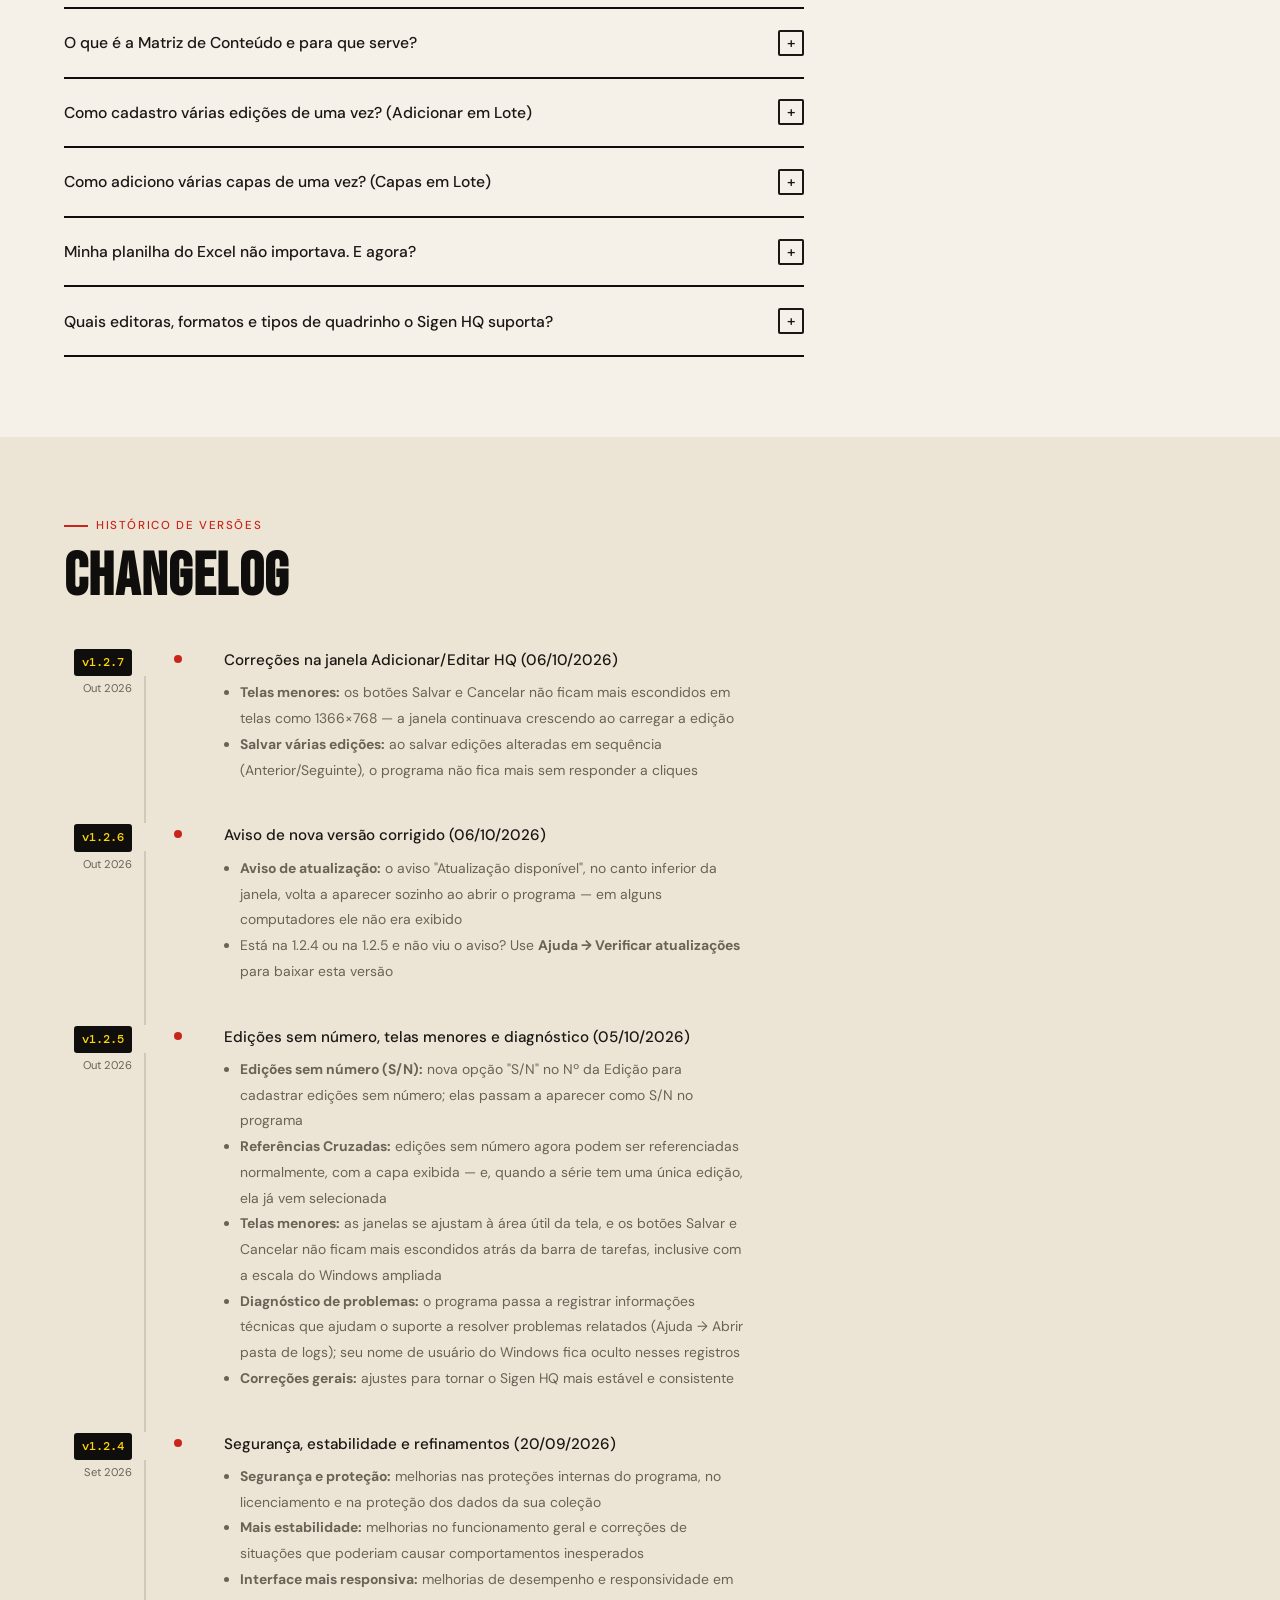
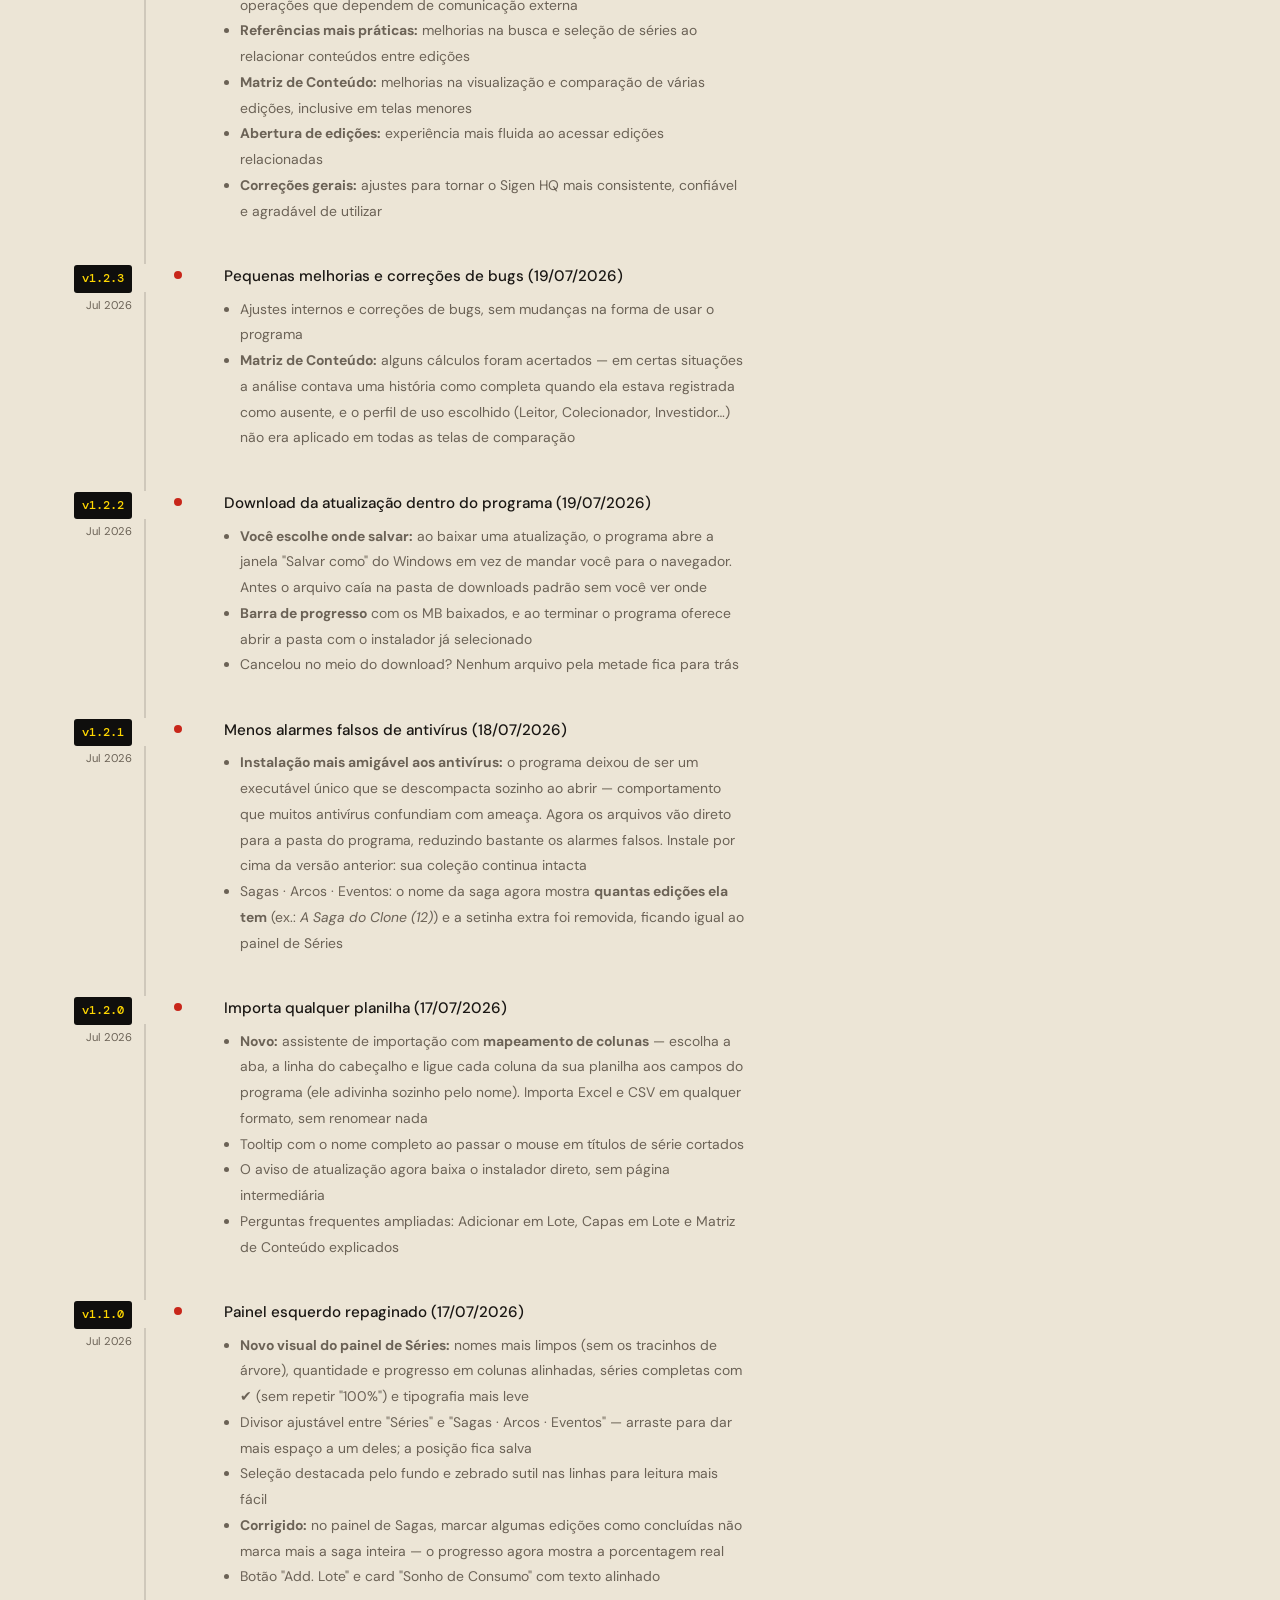
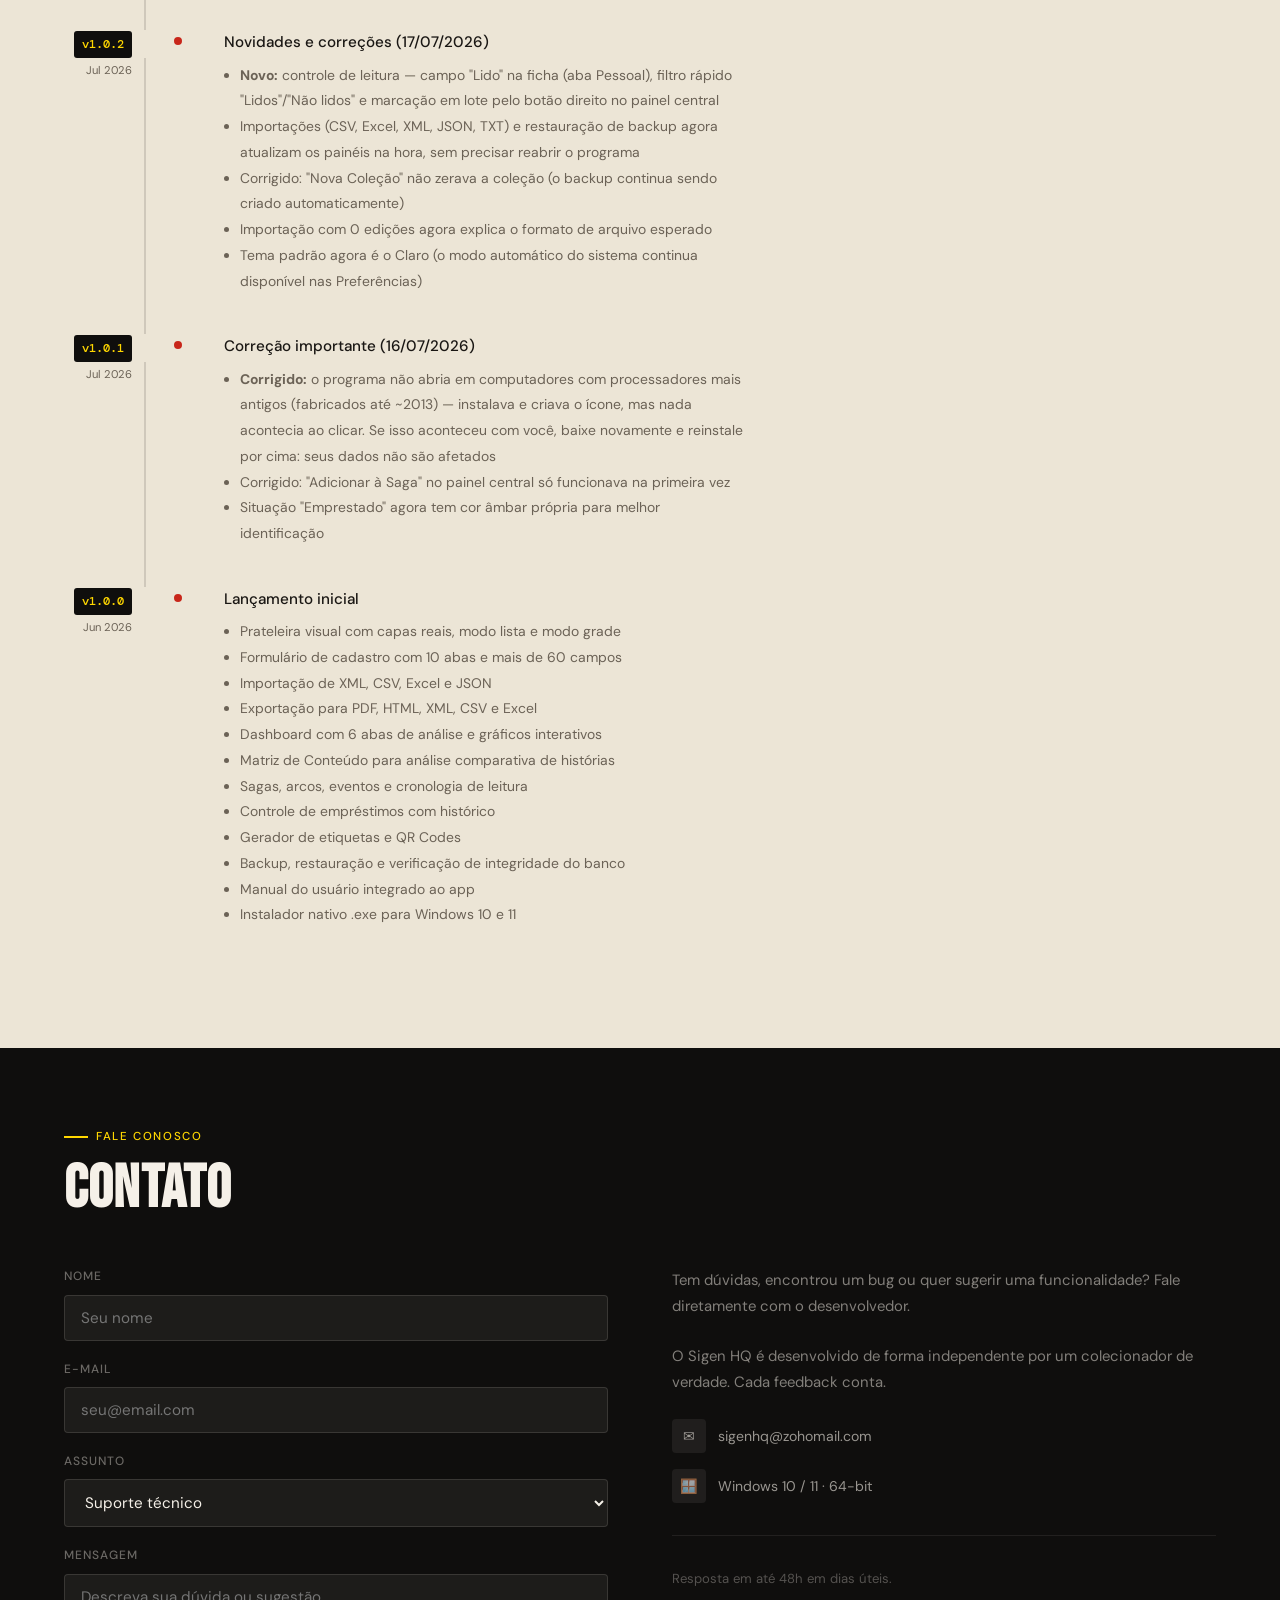
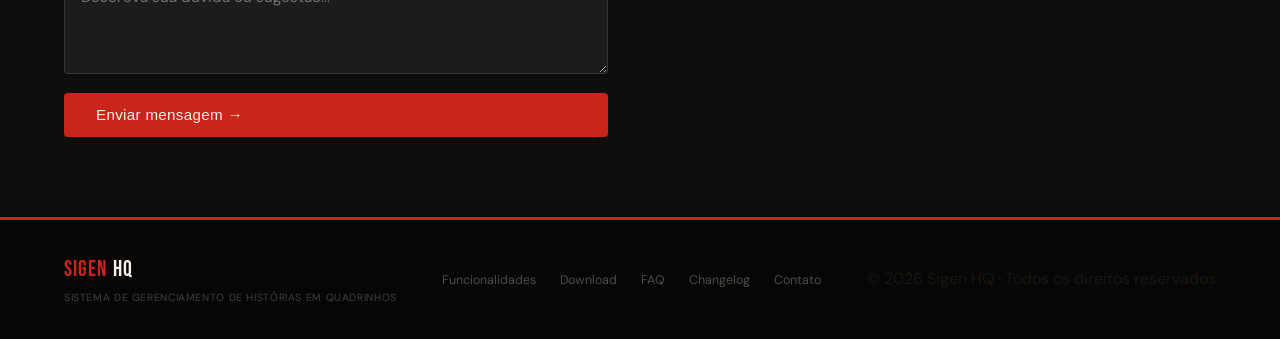
==== commit b63d19fa: "release: SigenHQ 1.2.7 (version.json, changelog e links de download) Co-Authored-By: Claude Opus 5.5" ====
--- a/index.html
+++ b/index.html
@@ -784,7 +784,7 @@
   </div>
 
   <div class="hero-content">
-    <div class="hero-badge">Versão 1.2.6 — disponível agora</div>
+    <div class="hero-badge">Versão 1.2.7 — disponível agora</div>
     <div class="hero-sigla">Sistema de Gerenciamento de Histórias em Quadrinhos</div>
     <h1>
       Catalogue<br>
@@ -1044,10 +1044,10 @@
   <h2>Grátis para começar</h2>
   <div class="download-box fade-in">
     <div class="download-info">
-      <div class="version-badge">v1.2.6 — disponível agora</div>
+      <div class="version-badge">v1.2.7 — disponível agora</div>
       <h3>Instalador para Windows</h3>
       <p>Um arquivo .exe. Instala em segundos como qualquer programa. Sem Python instalado, sem dependências externas — tudo já incluso.</p>
-      <a href="https://github.com/SigenHQ/sigenhq/releases/latest/download/SigenHQ_Setup_1.2.6.exe" class="btn-primary" style="display:inline-flex;width:fit-content;">↓ Baixar Sigen HQ</a>
+      <a href="https://github.com/SigenHQ/sigenhq/releases/latest/download/SigenHQ_Setup_1.2.7.exe" class="btn-primary" style="display:inline-flex;width:fit-content;">↓ Baixar Sigen HQ</a>
       <p style="margin-top:1rem;font-size:.8rem;color:rgba(245,240,232,.25);">Requer Windows 10 ou 11 · 64-bit</p>
       <details class="ss-note">
         <summary>O Windows bloqueou a instalação? É normal — veja como prosseguir</summary>
@@ -1277,6 +1277,20 @@
   <div class="section-label">Histórico de versões</div>
   <h2>Changelog</h2>
   <div class="changelog-list fade-in">
+    <div class="changelog-entry">
+      <div class="changelog-version">
+        <span class="version-tag">v1.2.7</span>
+        <span class="version-date">Out 2026</span>
+      </div>
+      <div class="changelog-dot"></div>
+      <div class="changelog-body">
+        <h4>Correções na janela Adicionar/Editar HQ (06/10/2026)</h4>
+        <ul>
+          <li><strong>Telas menores:</strong> os botões Salvar e Cancelar não ficam mais escondidos em telas como 1366×768 — a janela continuava crescendo ao carregar a edição</li>
+          <li><strong>Salvar várias edições:</strong> ao salvar edições alteradas em sequência (Anterior/Seguinte), o programa não fica mais sem responder a cliques</li>
+        </ul>
+      </div>
+    </div>
     <div class="changelog-entry">
       <div class="changelog-version">
         <span class="version-tag">v1.2.6</span>
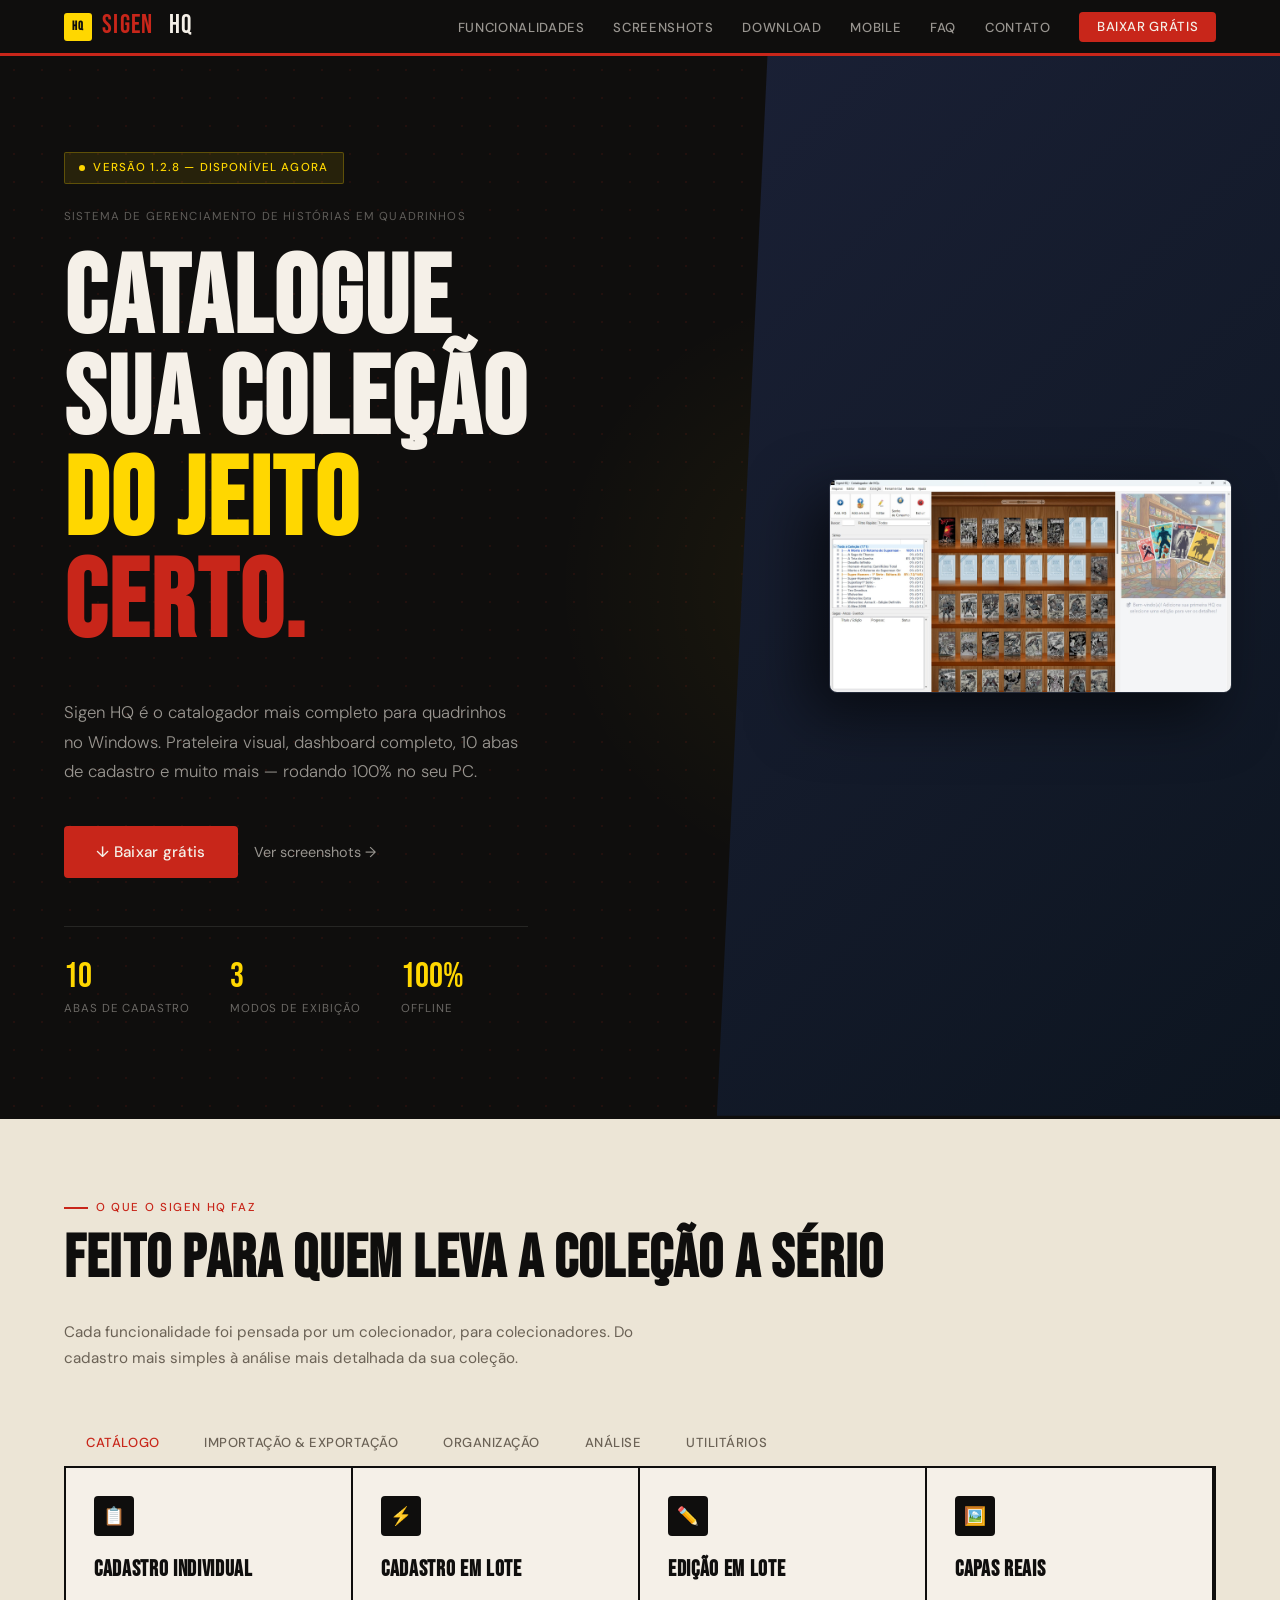
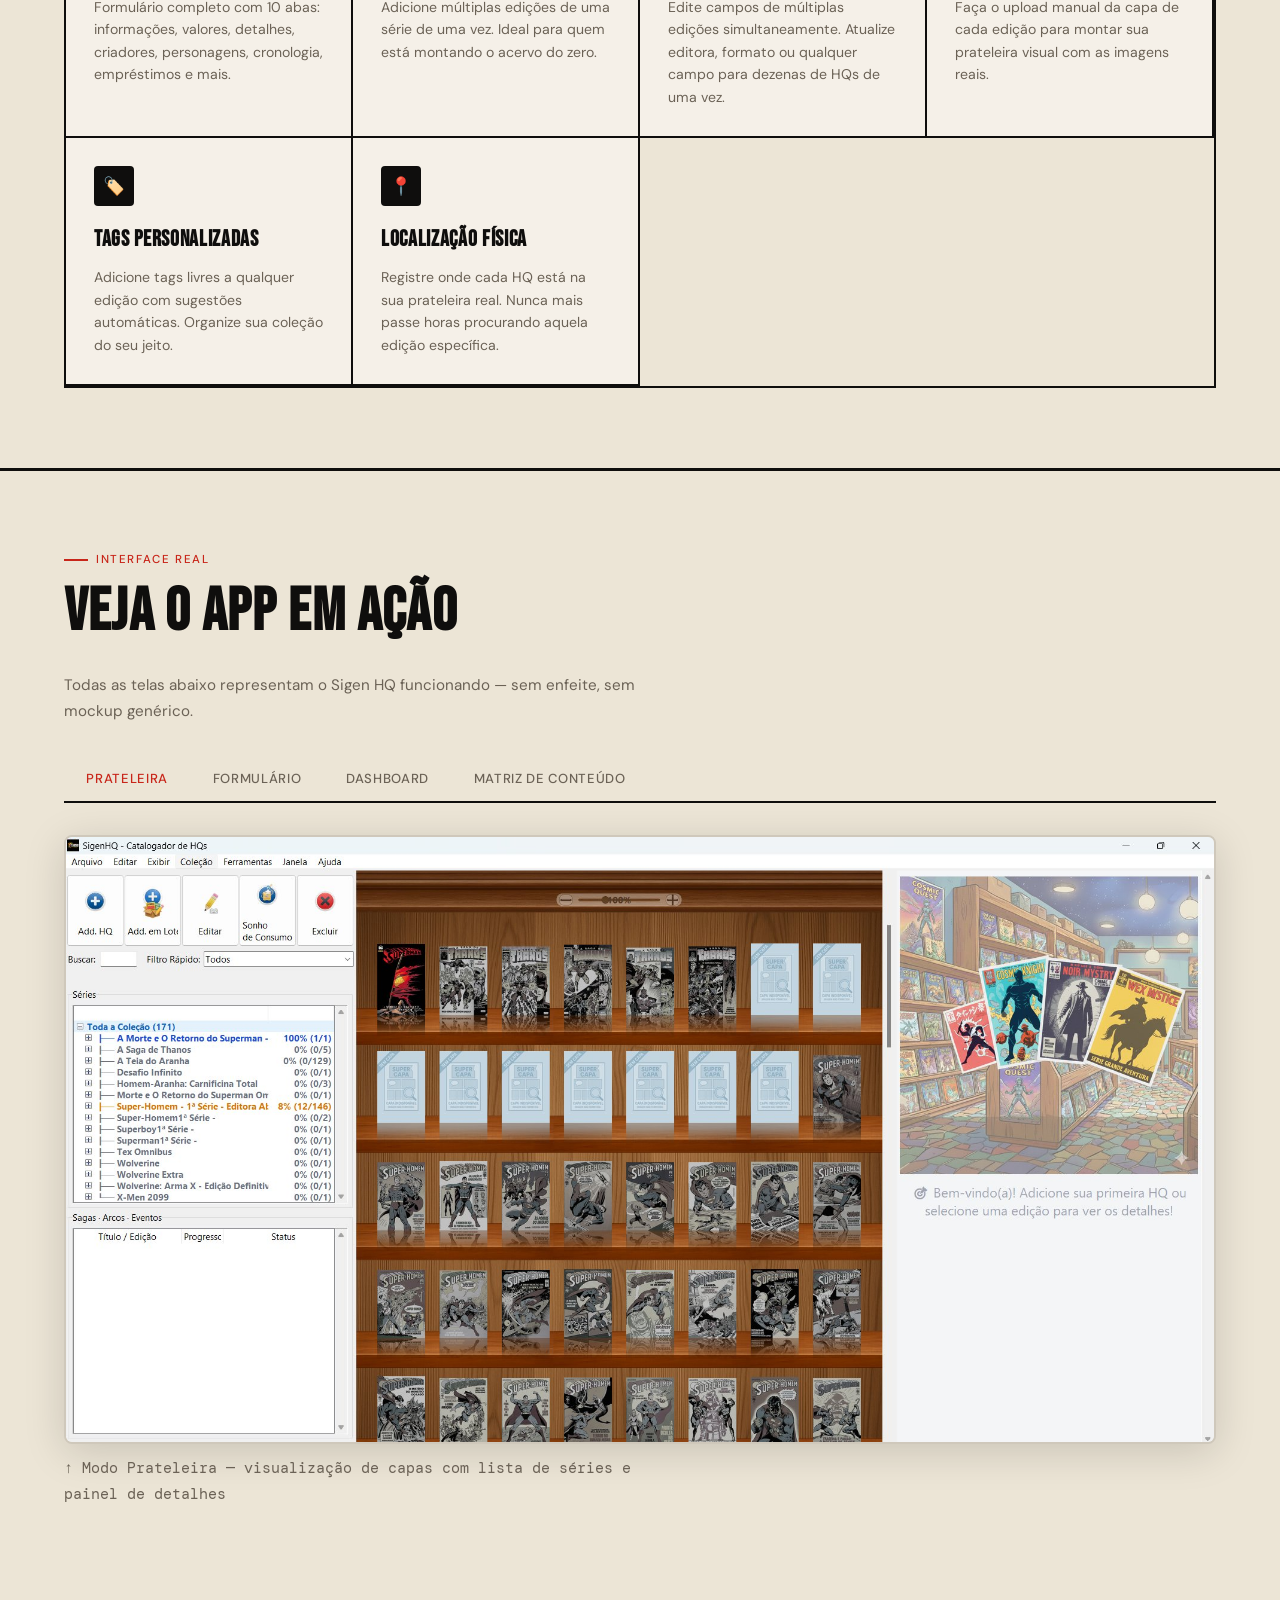
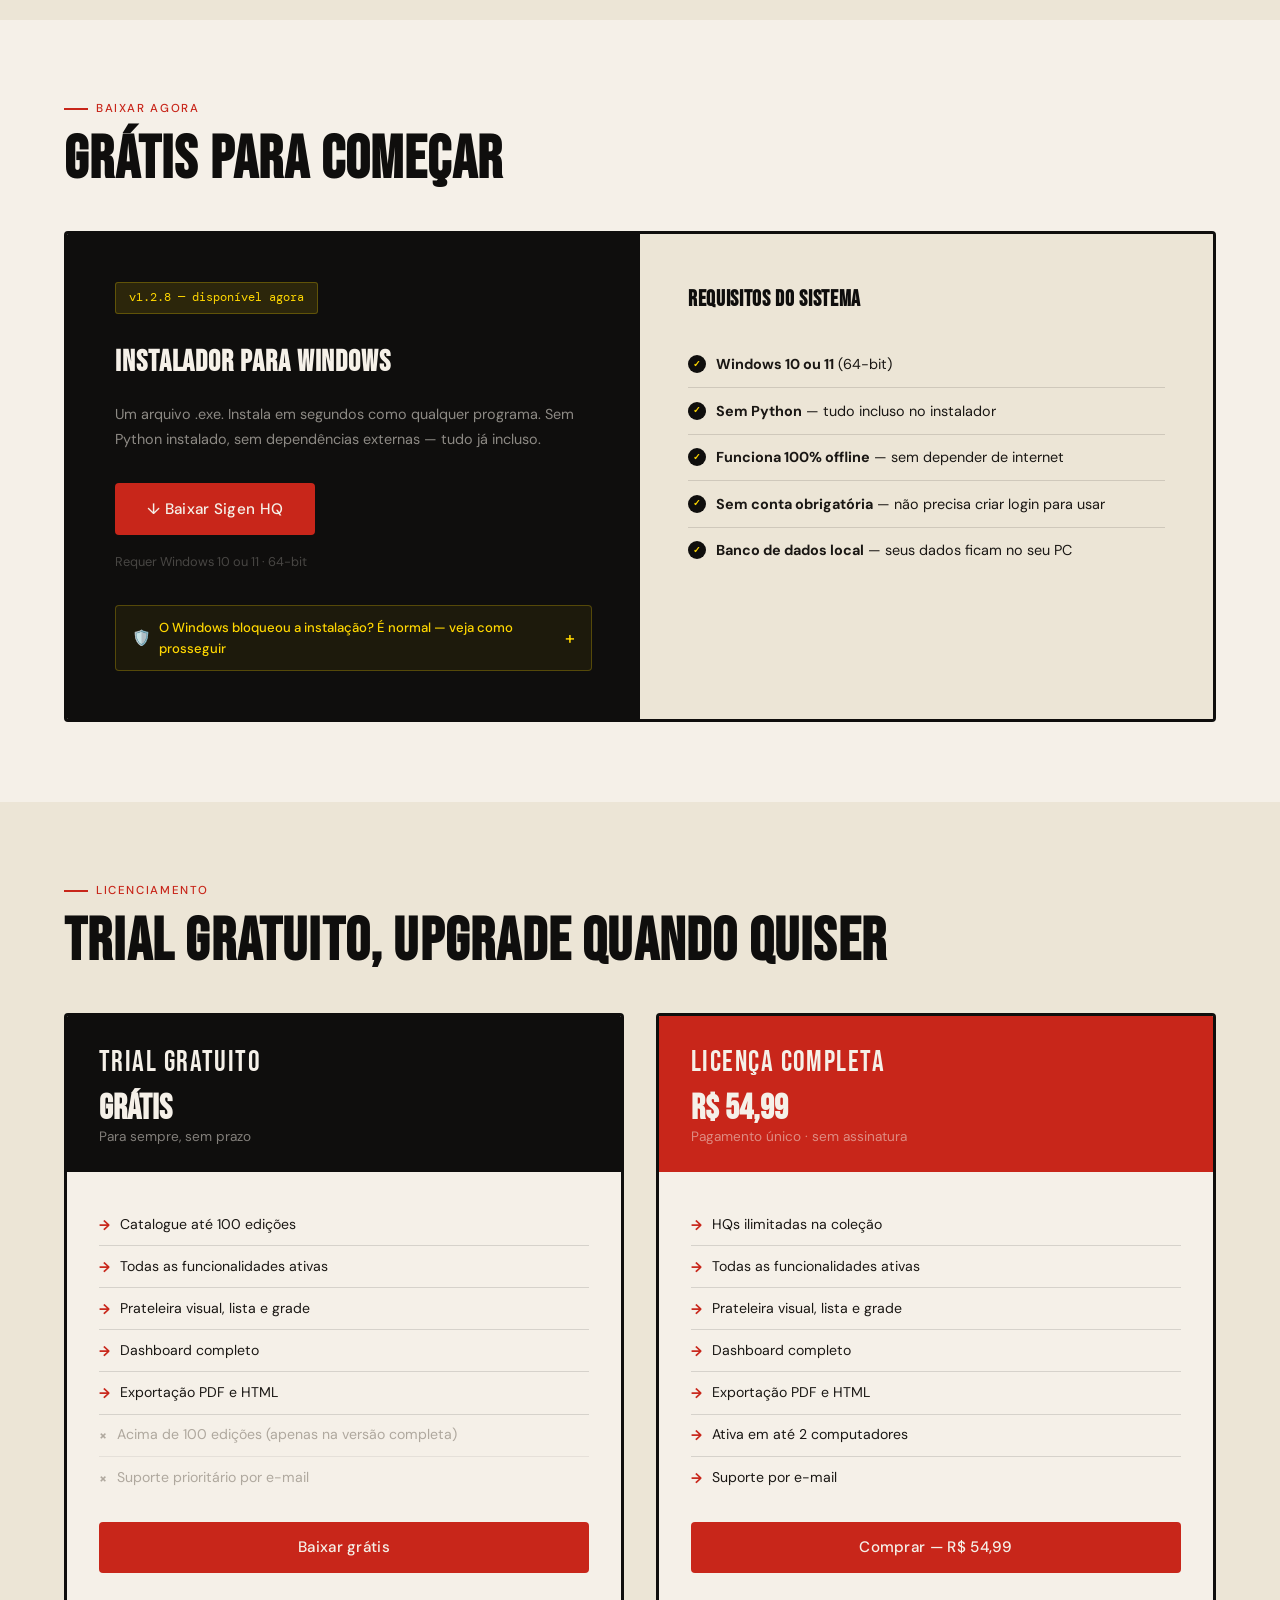
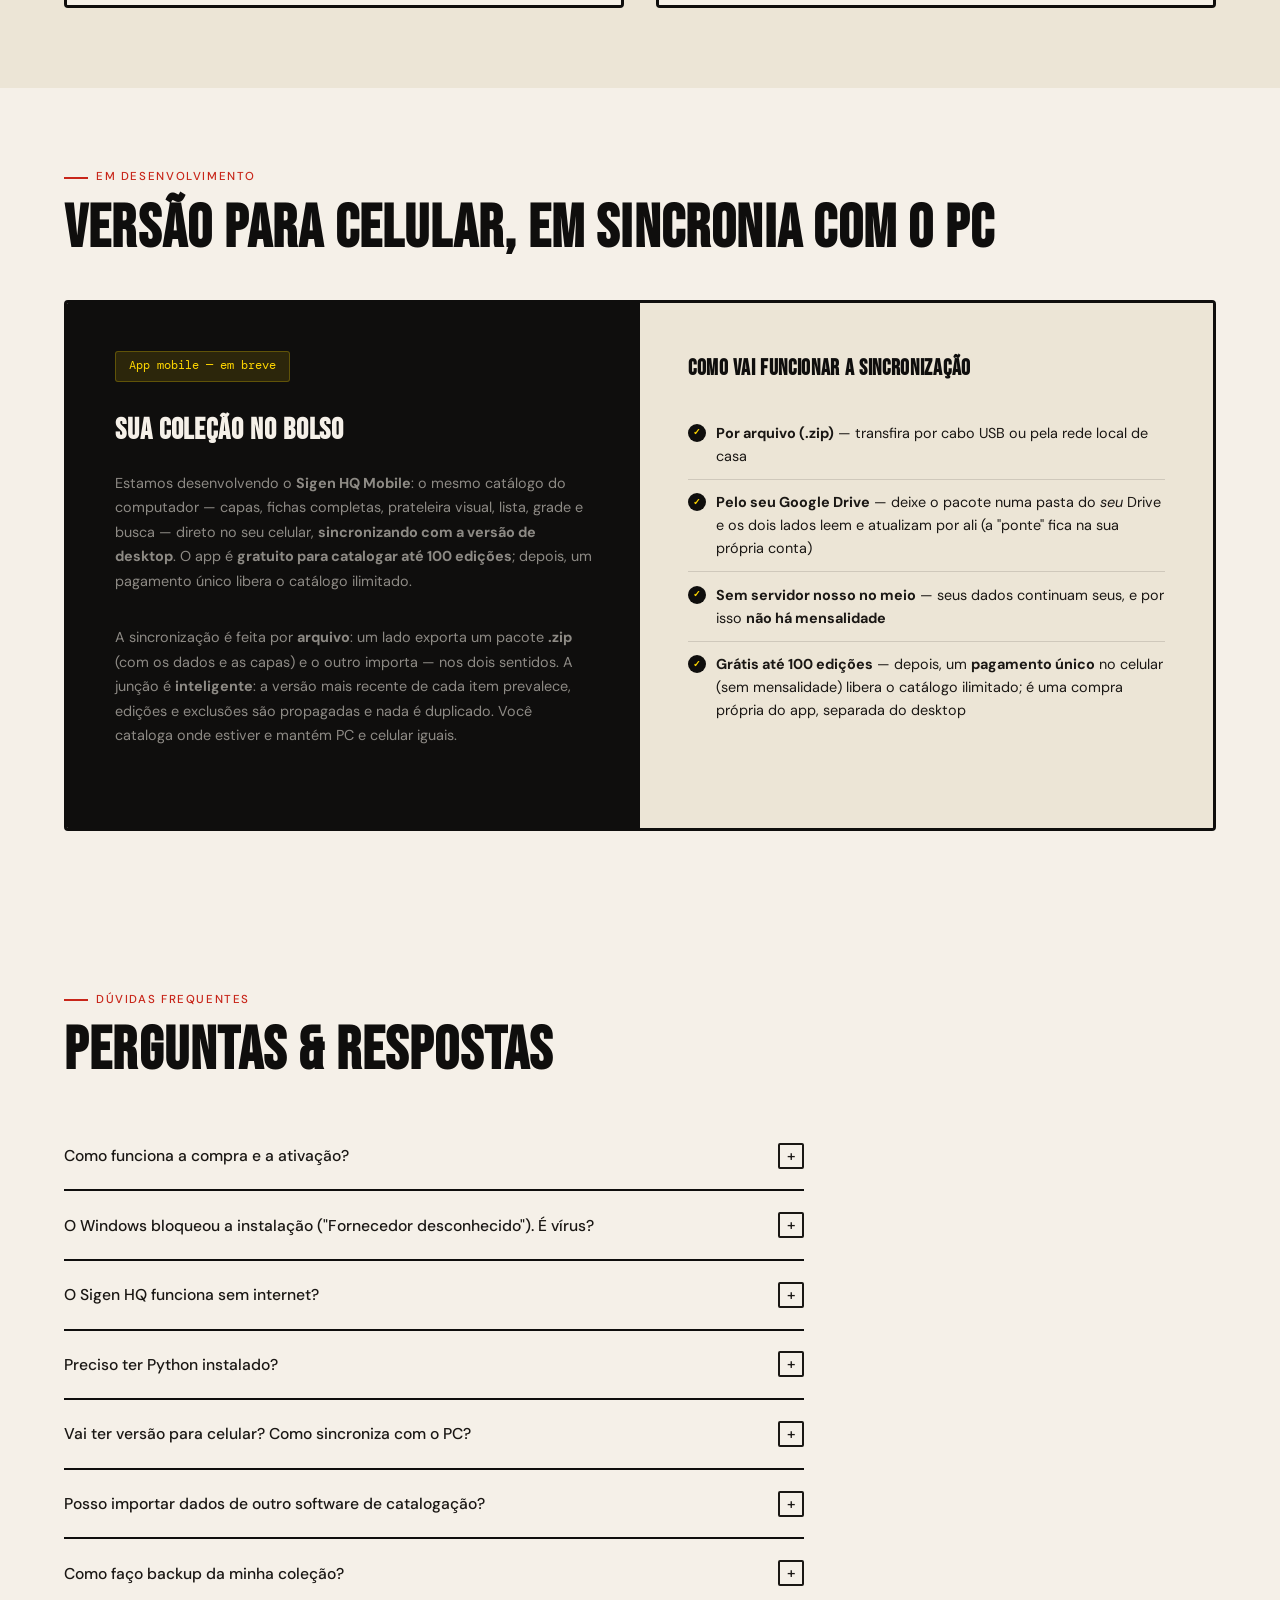
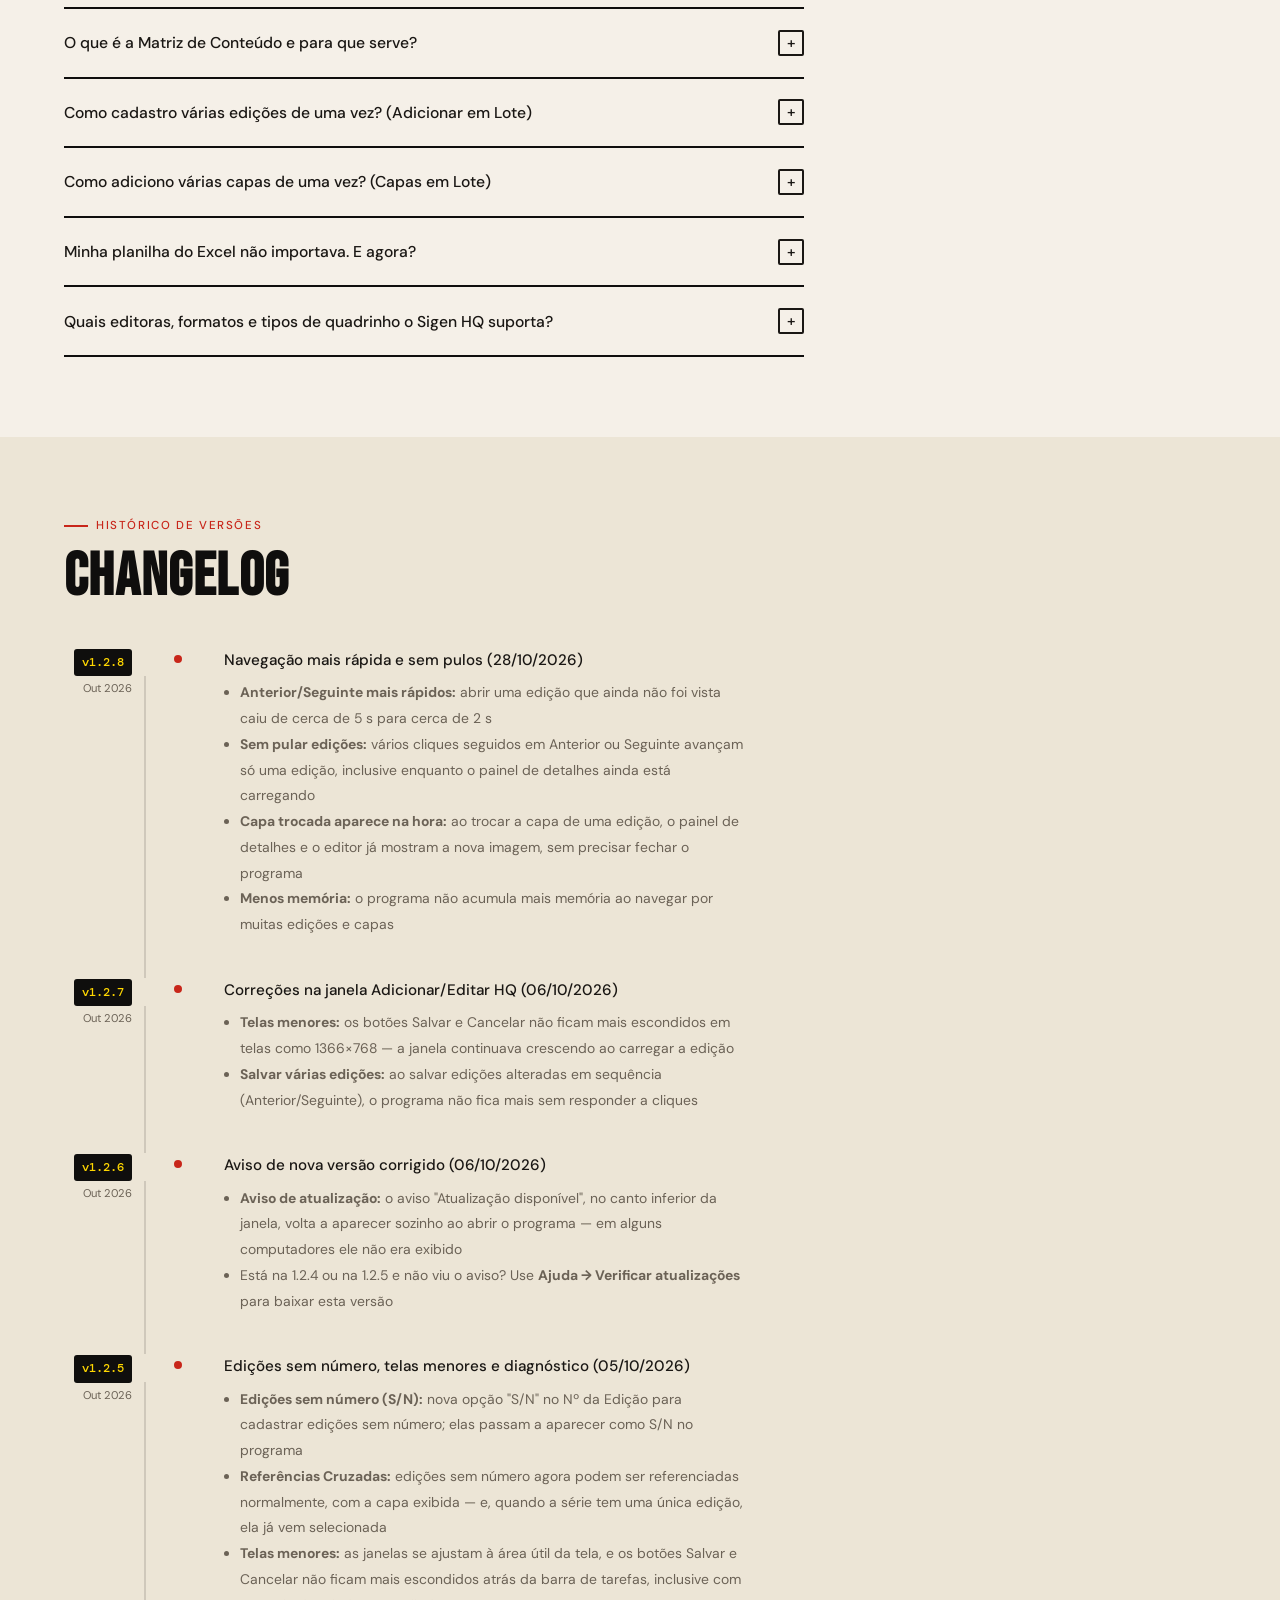
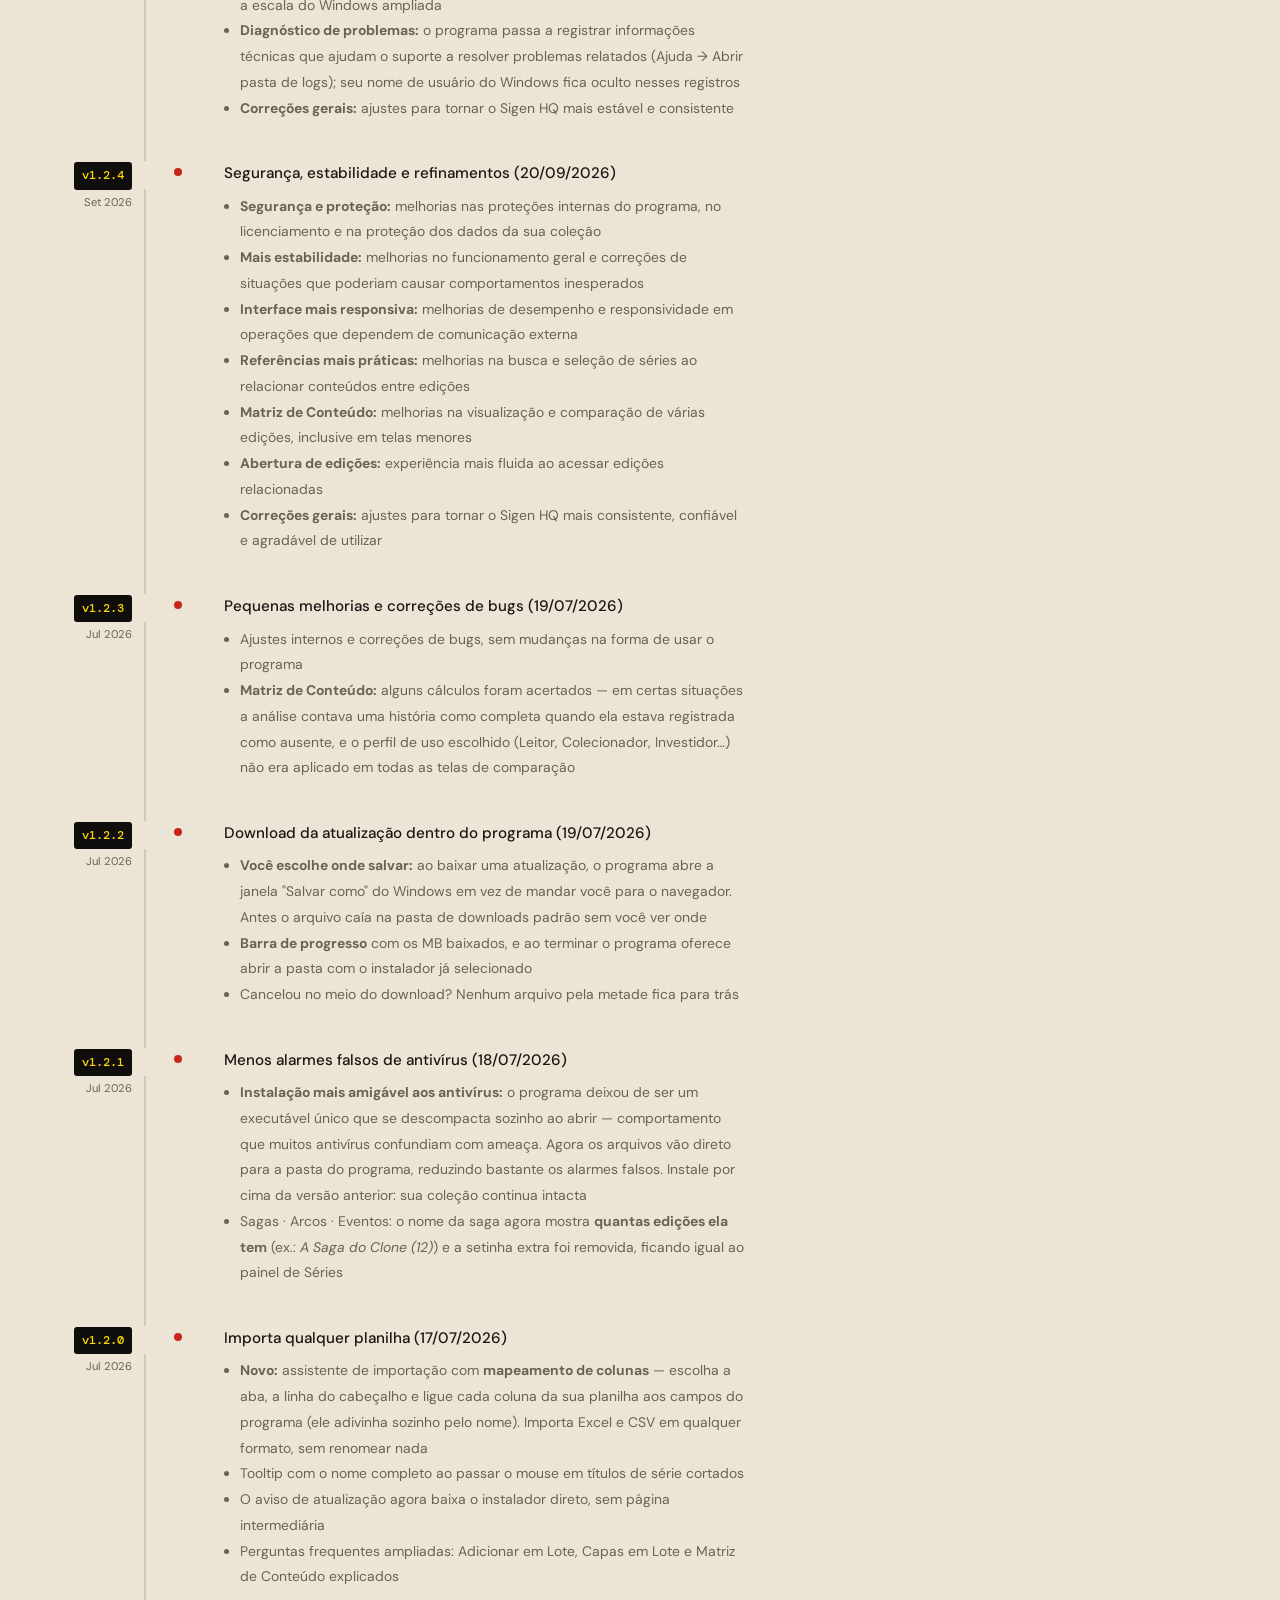
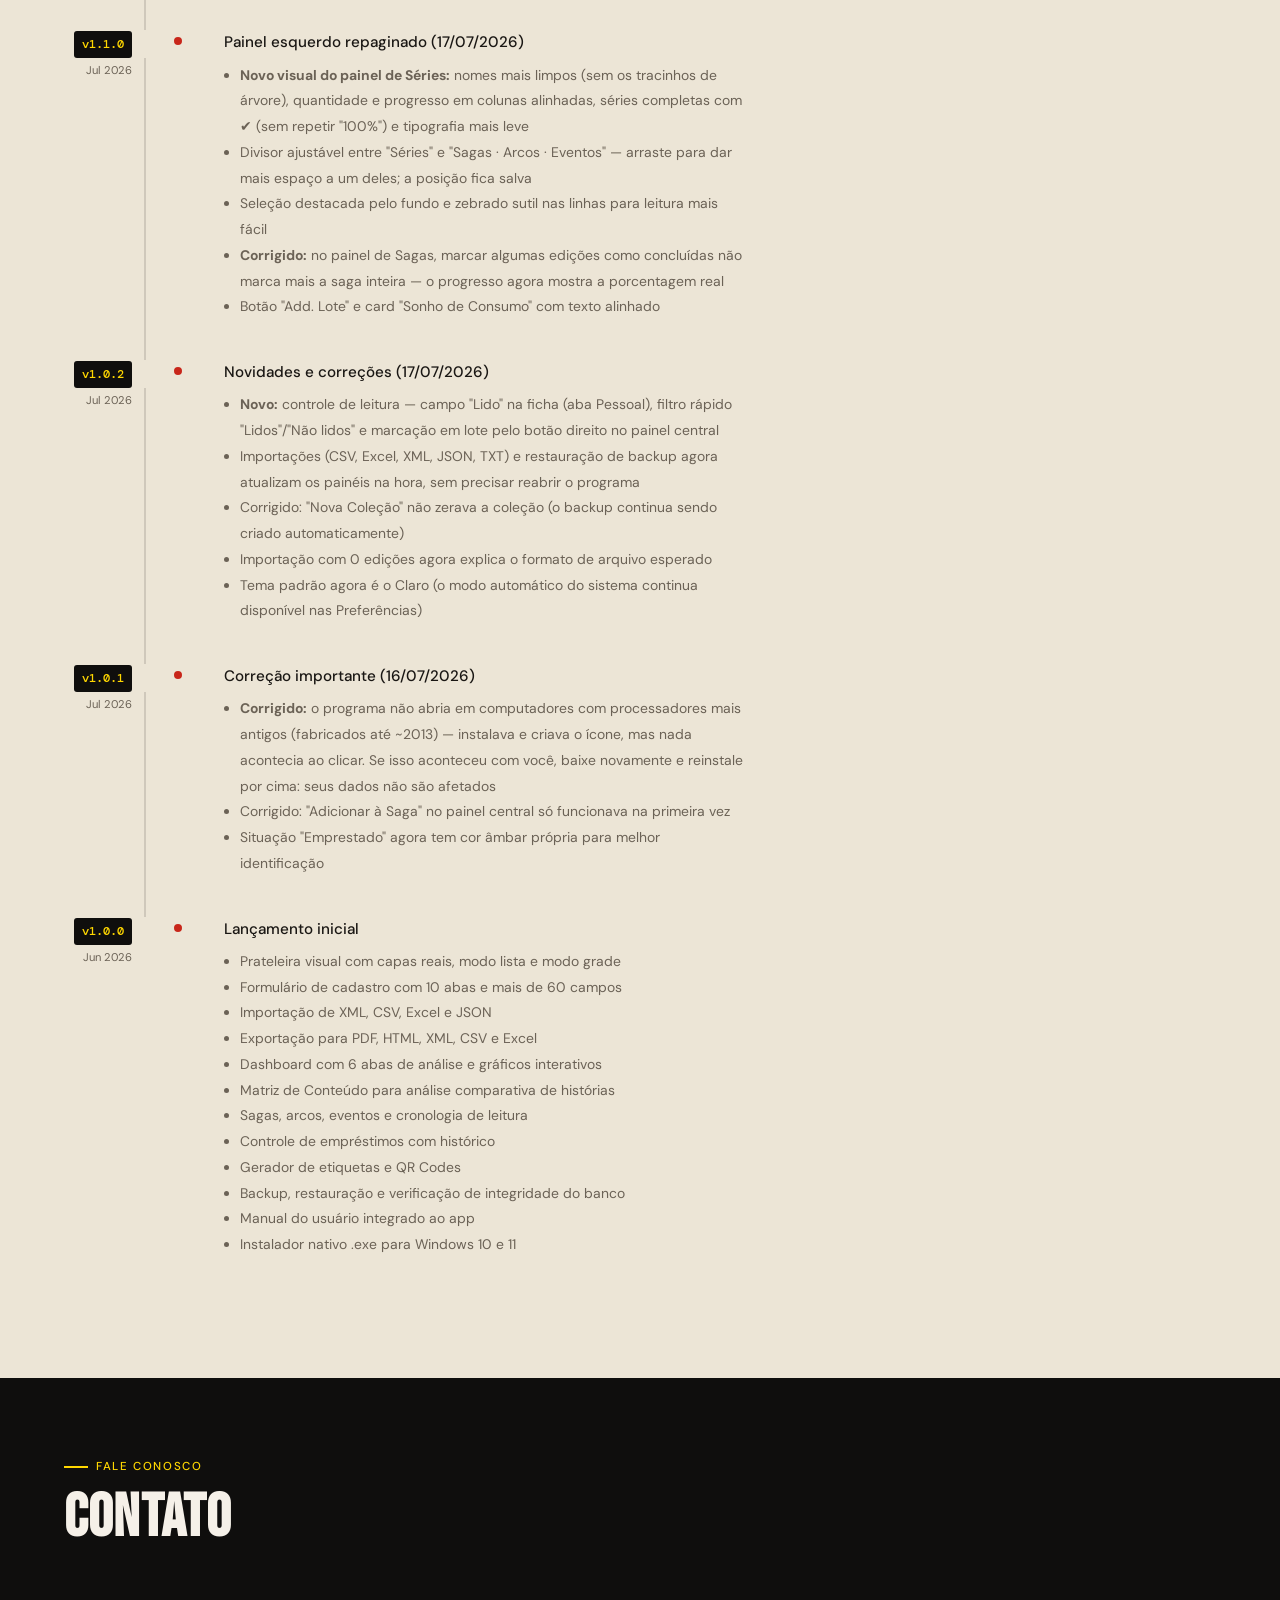
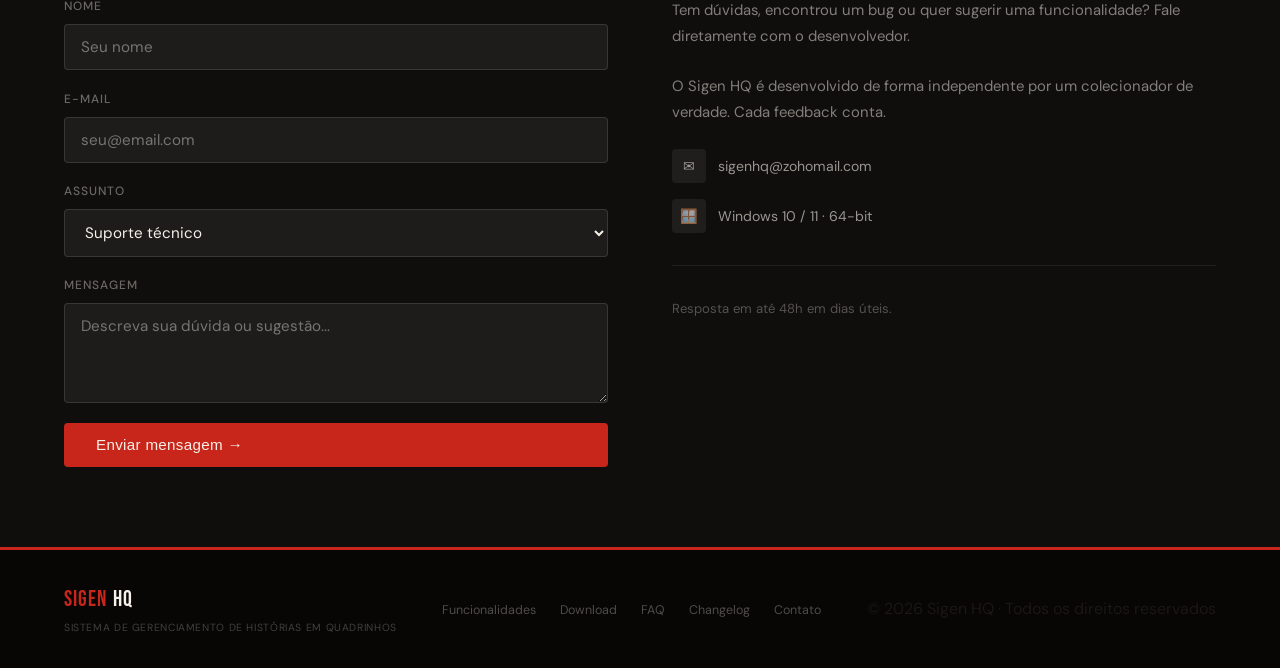
==== commit e33cc175: "release: SigenHQ 1.2.8 (changelog e links de download) Co-Authored-By: Claude Opus 5.5 <noreply@anth" ====
--- a/index.html
+++ b/index.html
@@ -784,7 +784,7 @@
   </div>
 
   <div class="hero-content">
-    <div class="hero-badge">Versão 1.2.7 — disponível agora</div>
+    <div class="hero-badge">Versão 1.2.8 — disponível agora</div>
     <div class="hero-sigla">Sistema de Gerenciamento de Histórias em Quadrinhos</div>
     <h1>
       Catalogue<br>
@@ -1044,10 +1044,10 @@
   <h2>Grátis para começar</h2>
   <div class="download-box fade-in">
     <div class="download-info">
-      <div class="version-badge">v1.2.7 — disponível agora</div>
+      <div class="version-badge">v1.2.8 — disponível agora</div>
       <h3>Instalador para Windows</h3>
       <p>Um arquivo .exe. Instala em segundos como qualquer programa. Sem Python instalado, sem dependências externas — tudo já incluso.</p>
-      <a href="https://github.com/SigenHQ/sigenhq/releases/latest/download/SigenHQ_Setup_1.2.7.exe" class="btn-primary" style="display:inline-flex;width:fit-content;">↓ Baixar Sigen HQ</a>
+      <a href="https://github.com/SigenHQ/sigenhq/releases/latest/download/SigenHQ_Setup_1.2.8.exe" class="btn-primary" style="display:inline-flex;width:fit-content;">↓ Baixar Sigen HQ</a>
       <p style="margin-top:1rem;font-size:.8rem;color:rgba(245,240,232,.25);">Requer Windows 10 ou 11 · 64-bit</p>
       <details class="ss-note">
         <summary>O Windows bloqueou a instalação? É normal — veja como prosseguir</summary>
@@ -1277,6 +1277,22 @@
   <div class="section-label">Histórico de versões</div>
   <h2>Changelog</h2>
   <div class="changelog-list fade-in">
+    <div class="changelog-entry">
+      <div class="changelog-version">
+        <span class="version-tag">v1.2.8</span>
+        <span class="version-date">Out 2026</span>
+      </div>
+      <div class="changelog-dot"></div>
+      <div class="changelog-body">
+        <h4>Navegação mais rápida e sem pulos (28/10/2026)</h4>
+        <ul>
+          <li><strong>Anterior/Seguinte mais rápidos:</strong> abrir uma edição que ainda não foi vista caiu de cerca de 5 s para cerca de 2 s</li>
+          <li><strong>Sem pular edições:</strong> vários cliques seguidos em Anterior ou Seguinte avançam só uma edição, inclusive enquanto o painel de detalhes ainda está carregando</li>
+          <li><strong>Capa trocada aparece na hora:</strong> ao trocar a capa de uma edição, o painel de detalhes e o editor já mostram a nova imagem, sem precisar fechar o programa</li>
+          <li><strong>Menos memória:</strong> o programa não acumula mais memória ao navegar por muitas edições e capas</li>
+        </ul>
+      </div>
+    </div>
     <div class="changelog-entry">
       <div class="changelog-version">
         <span class="version-tag">v1.2.7</span>
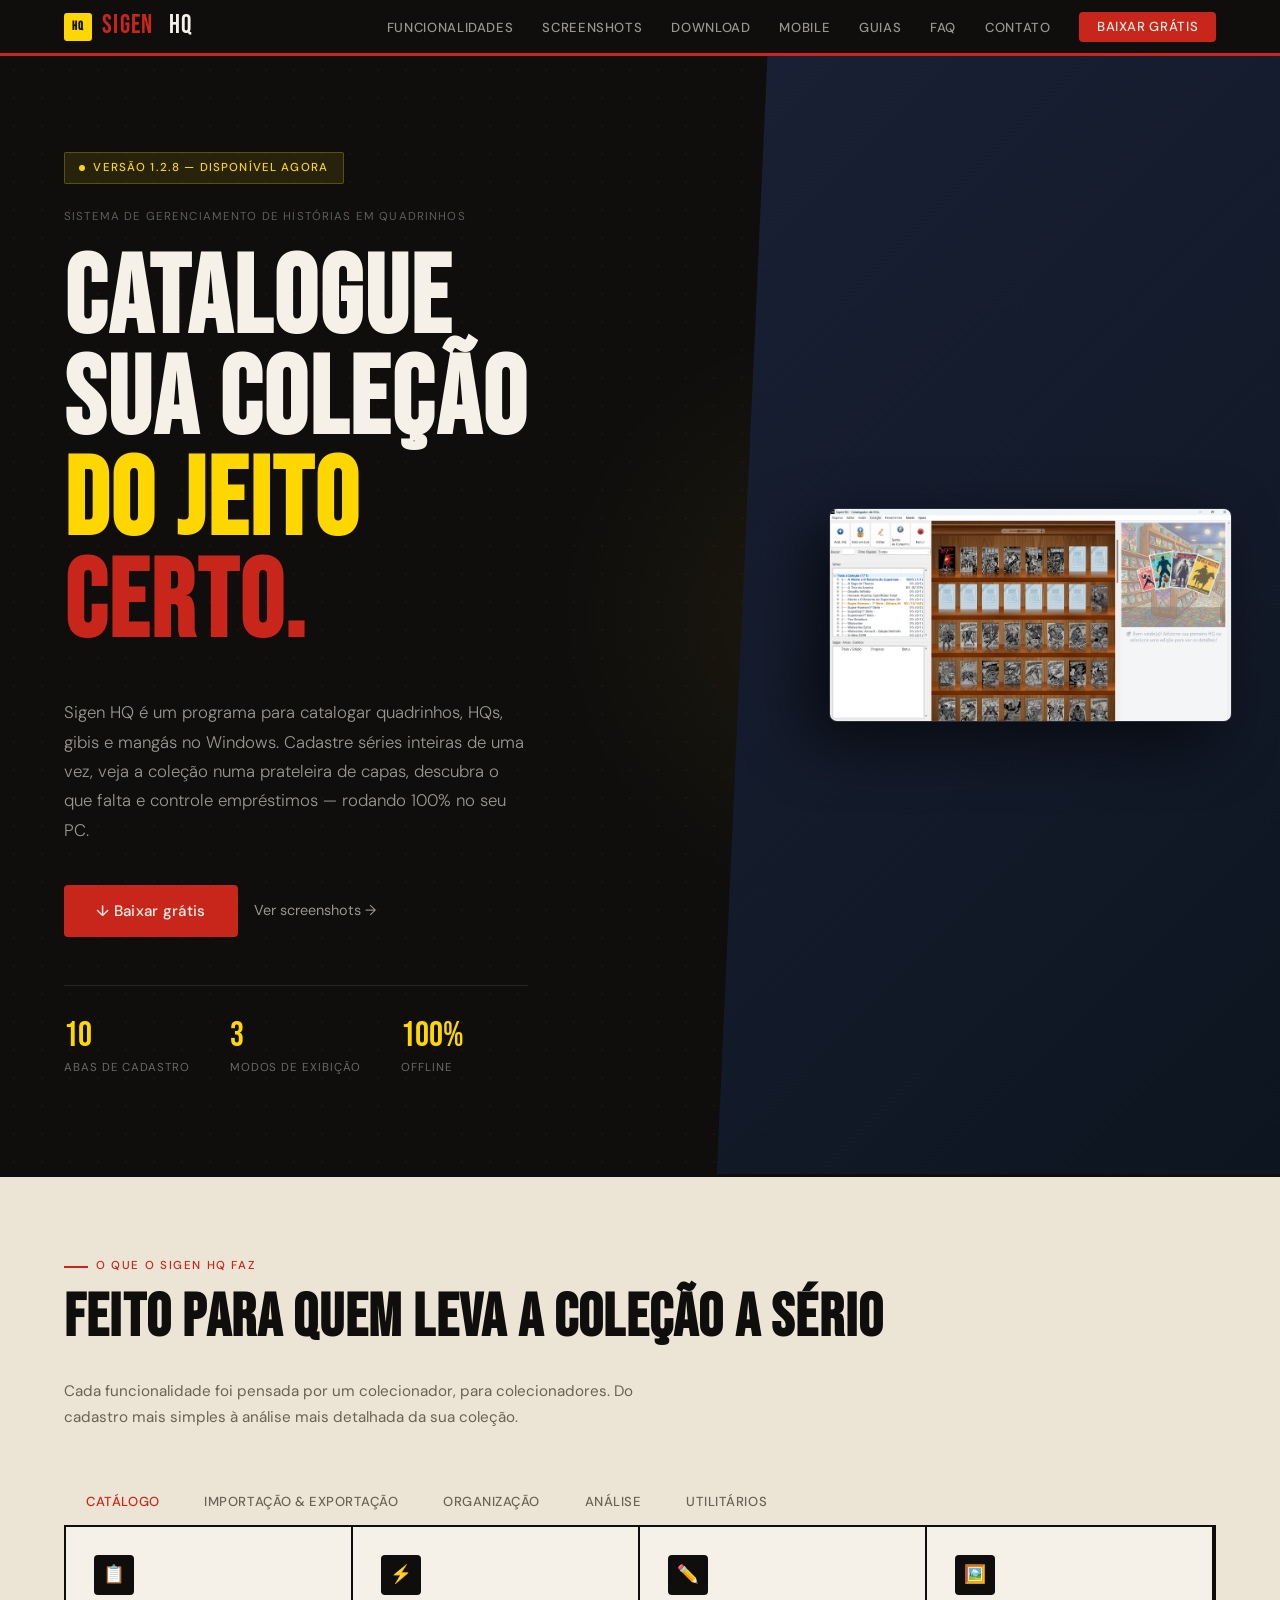
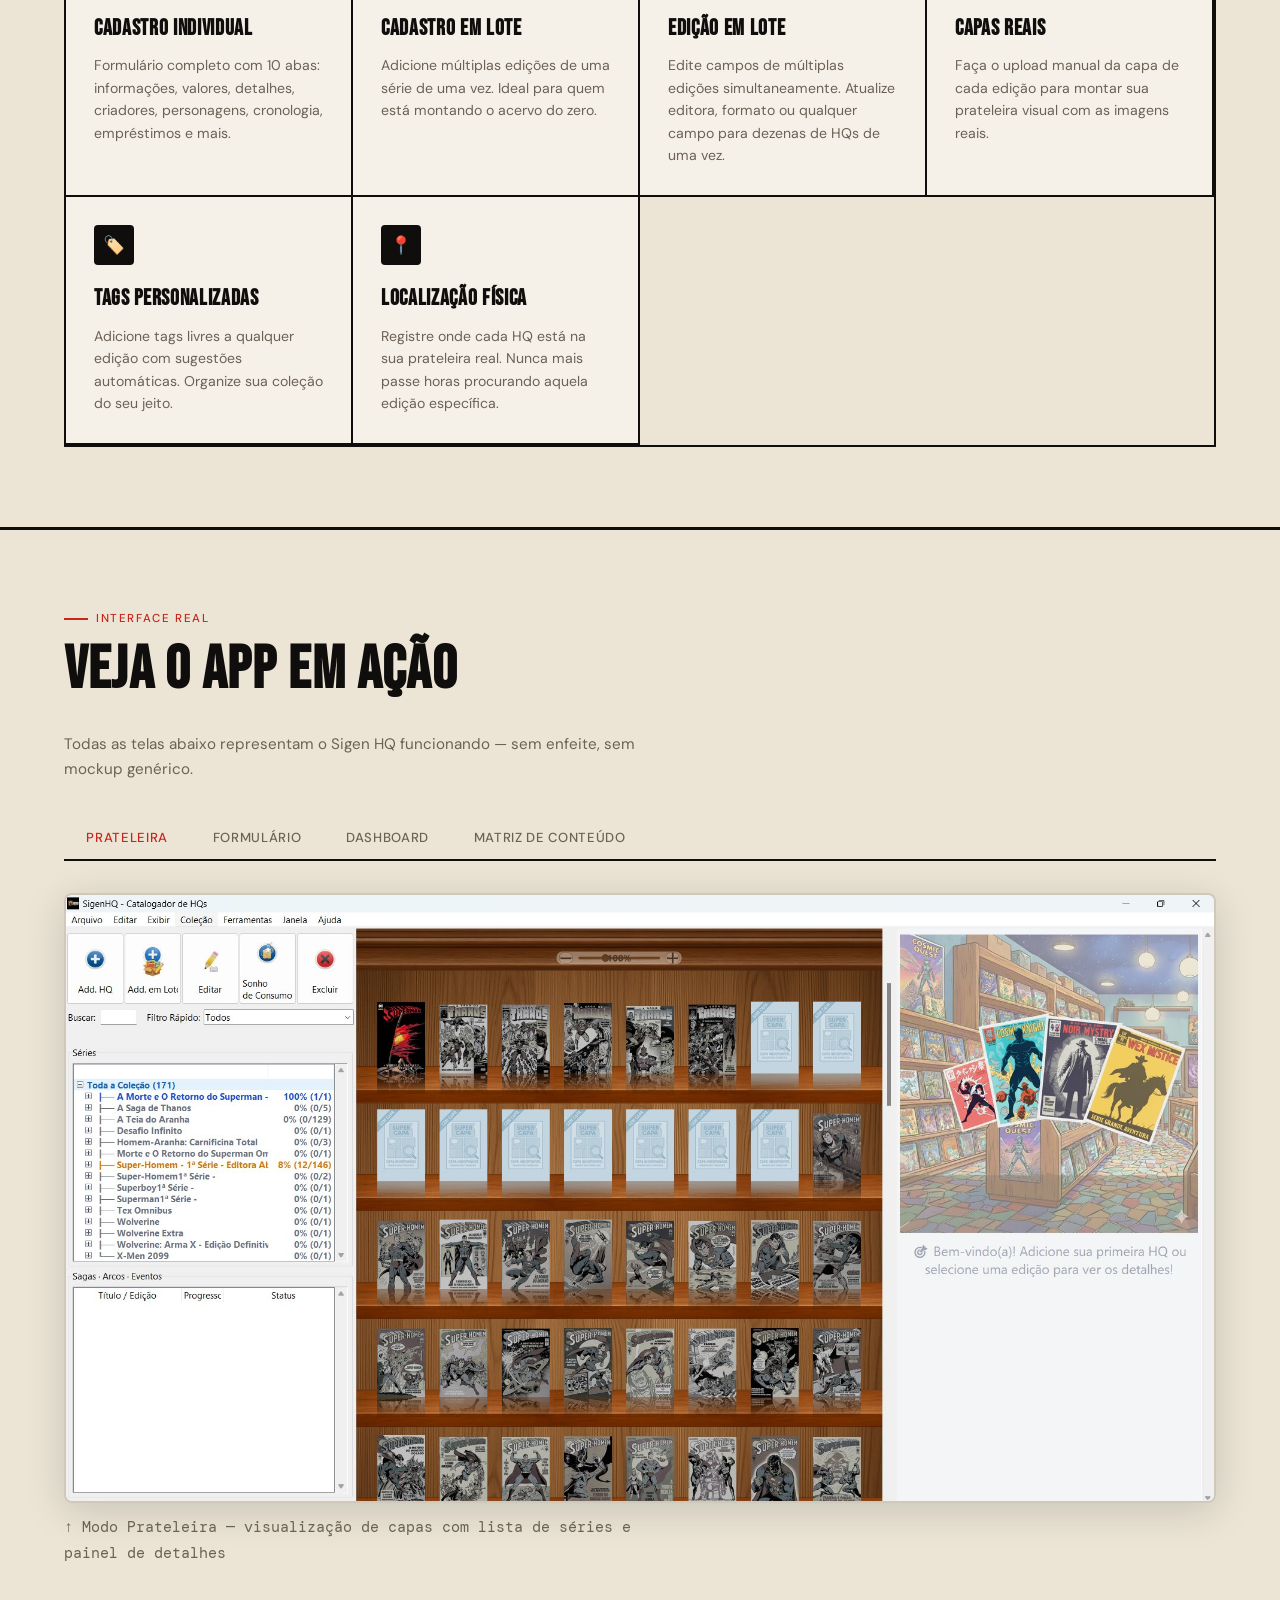
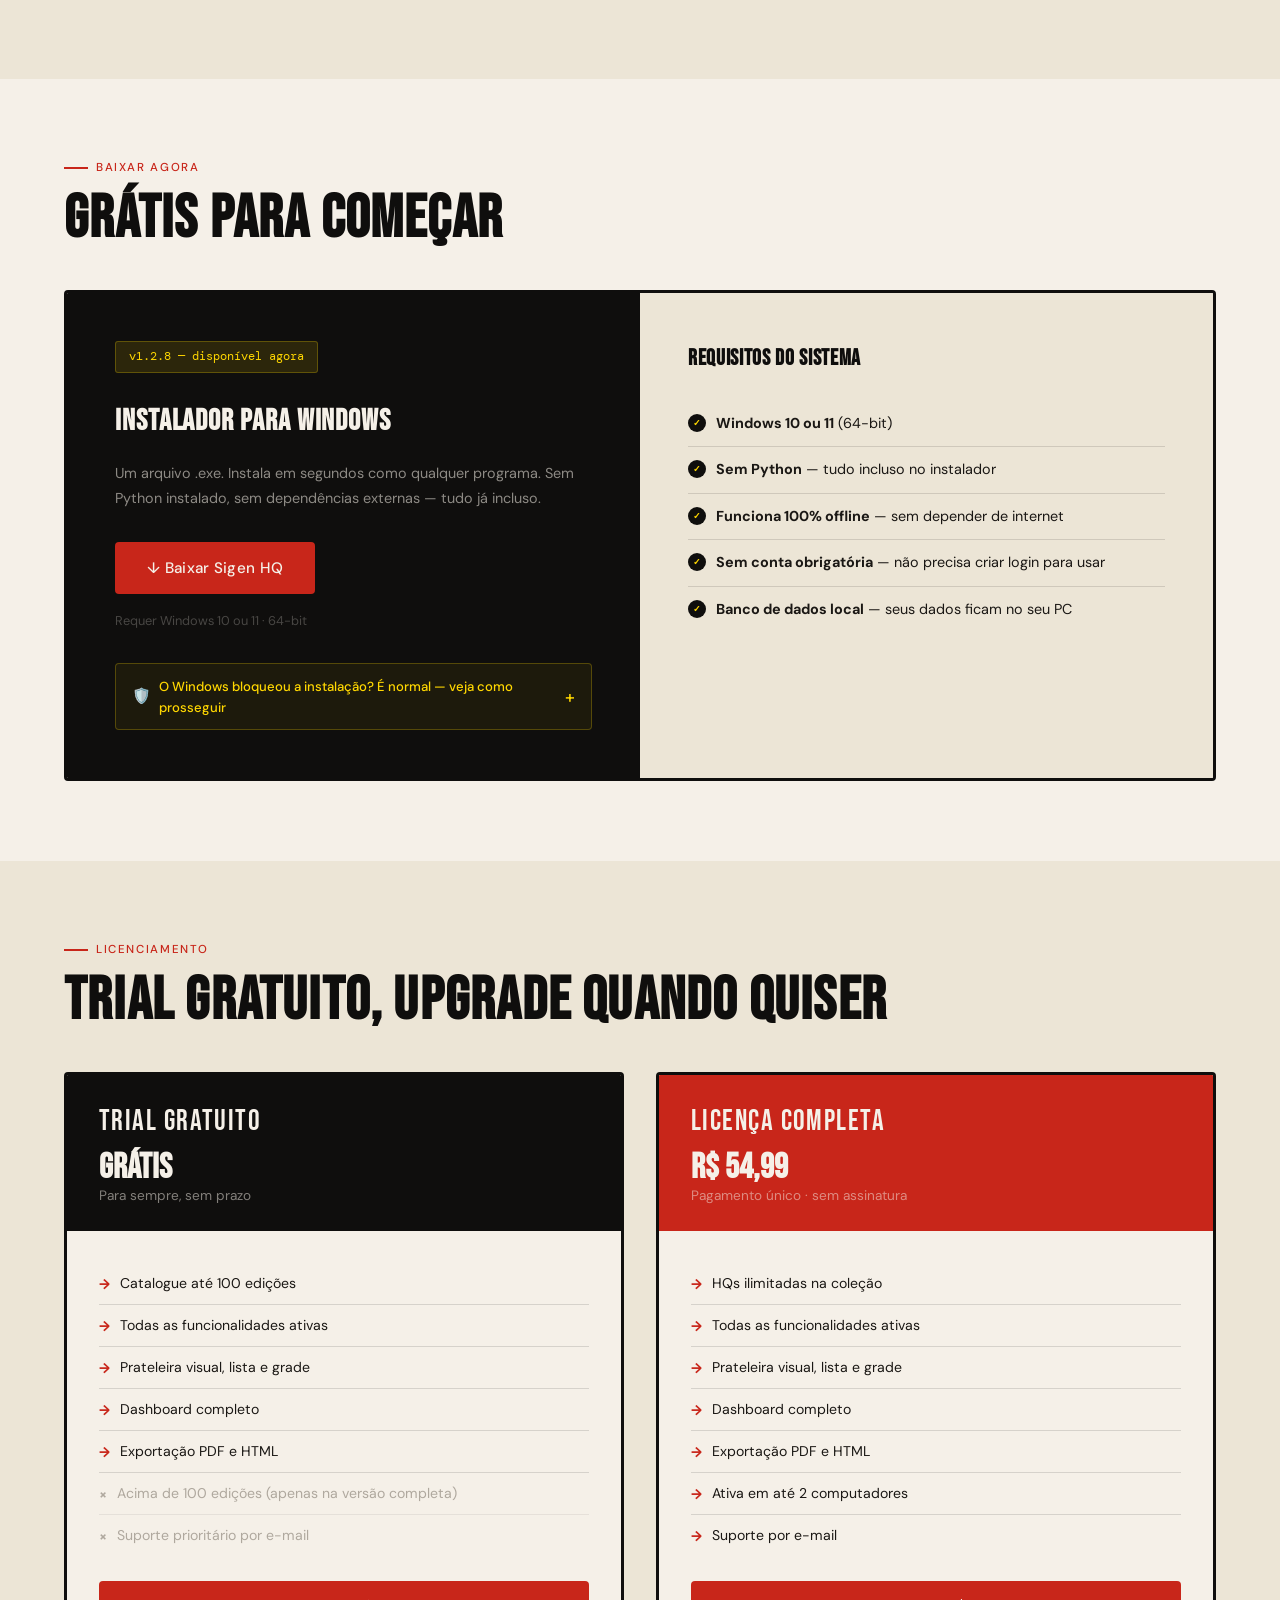
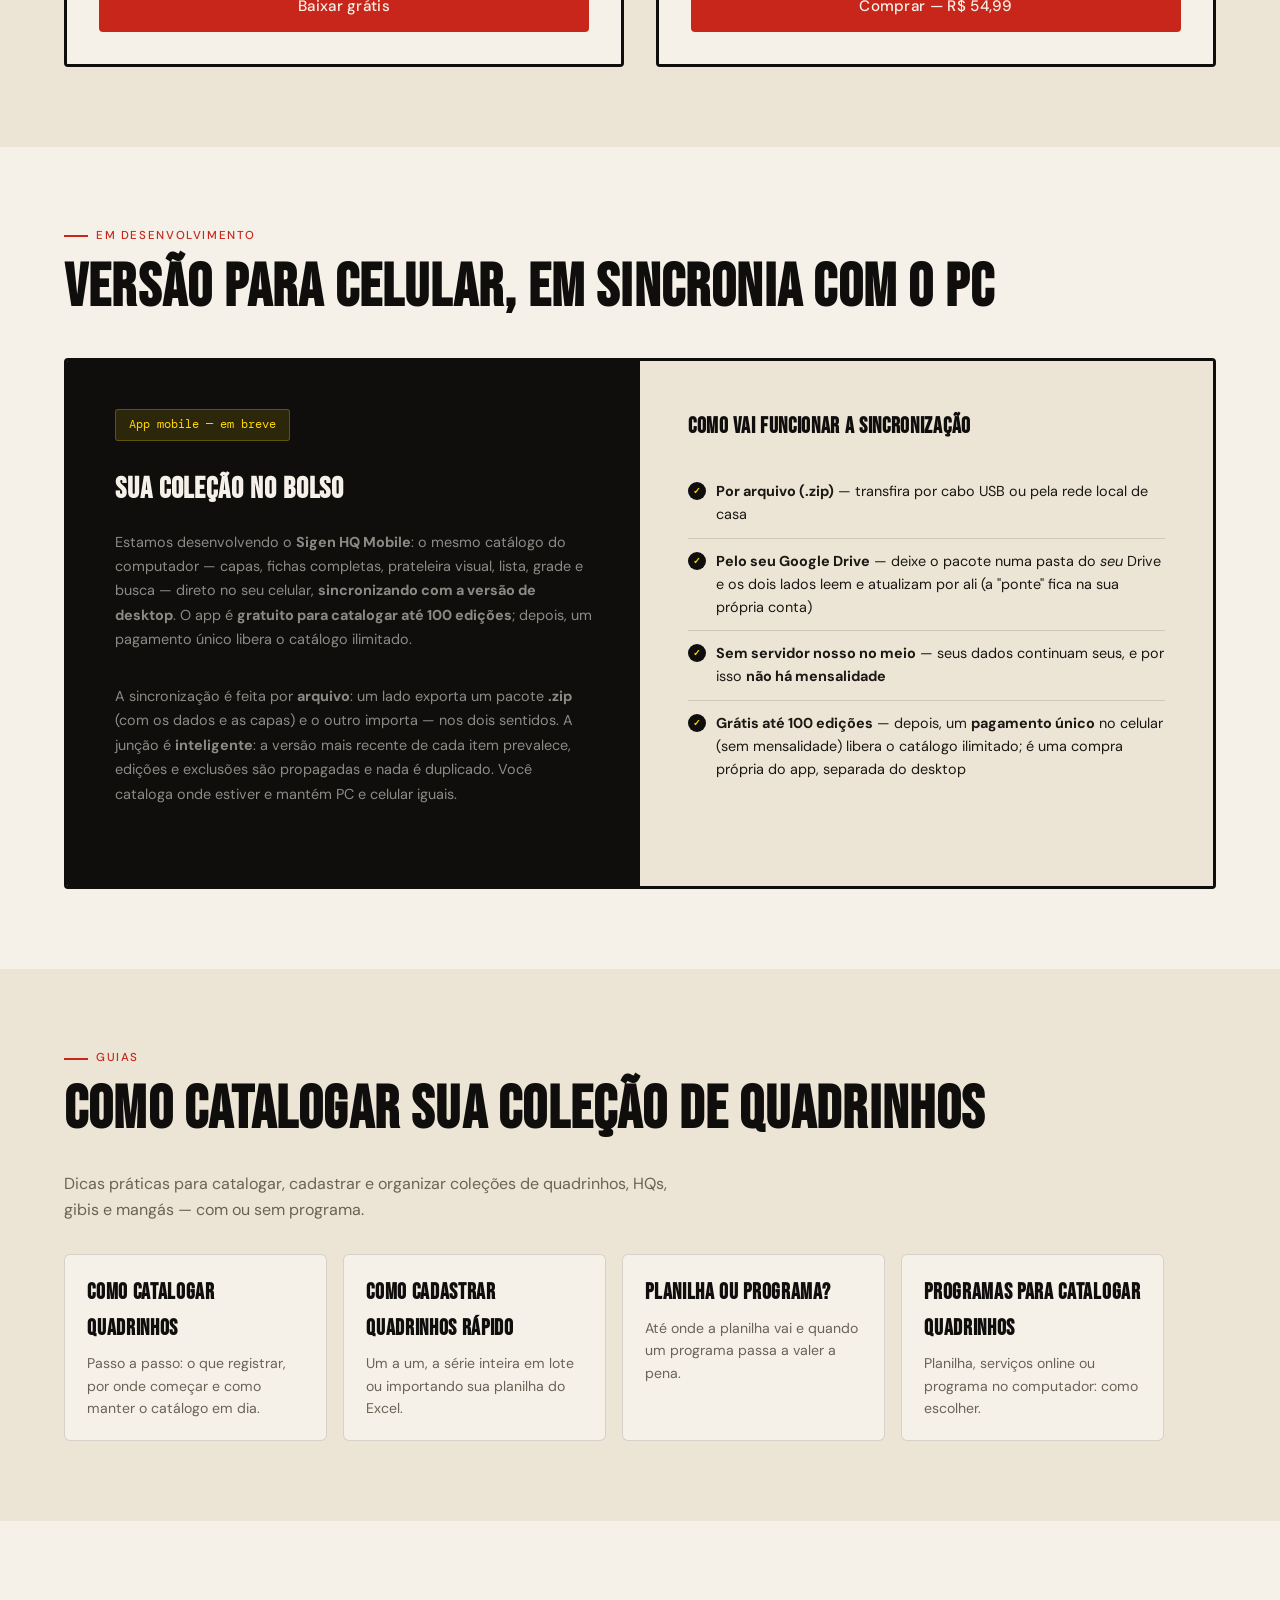
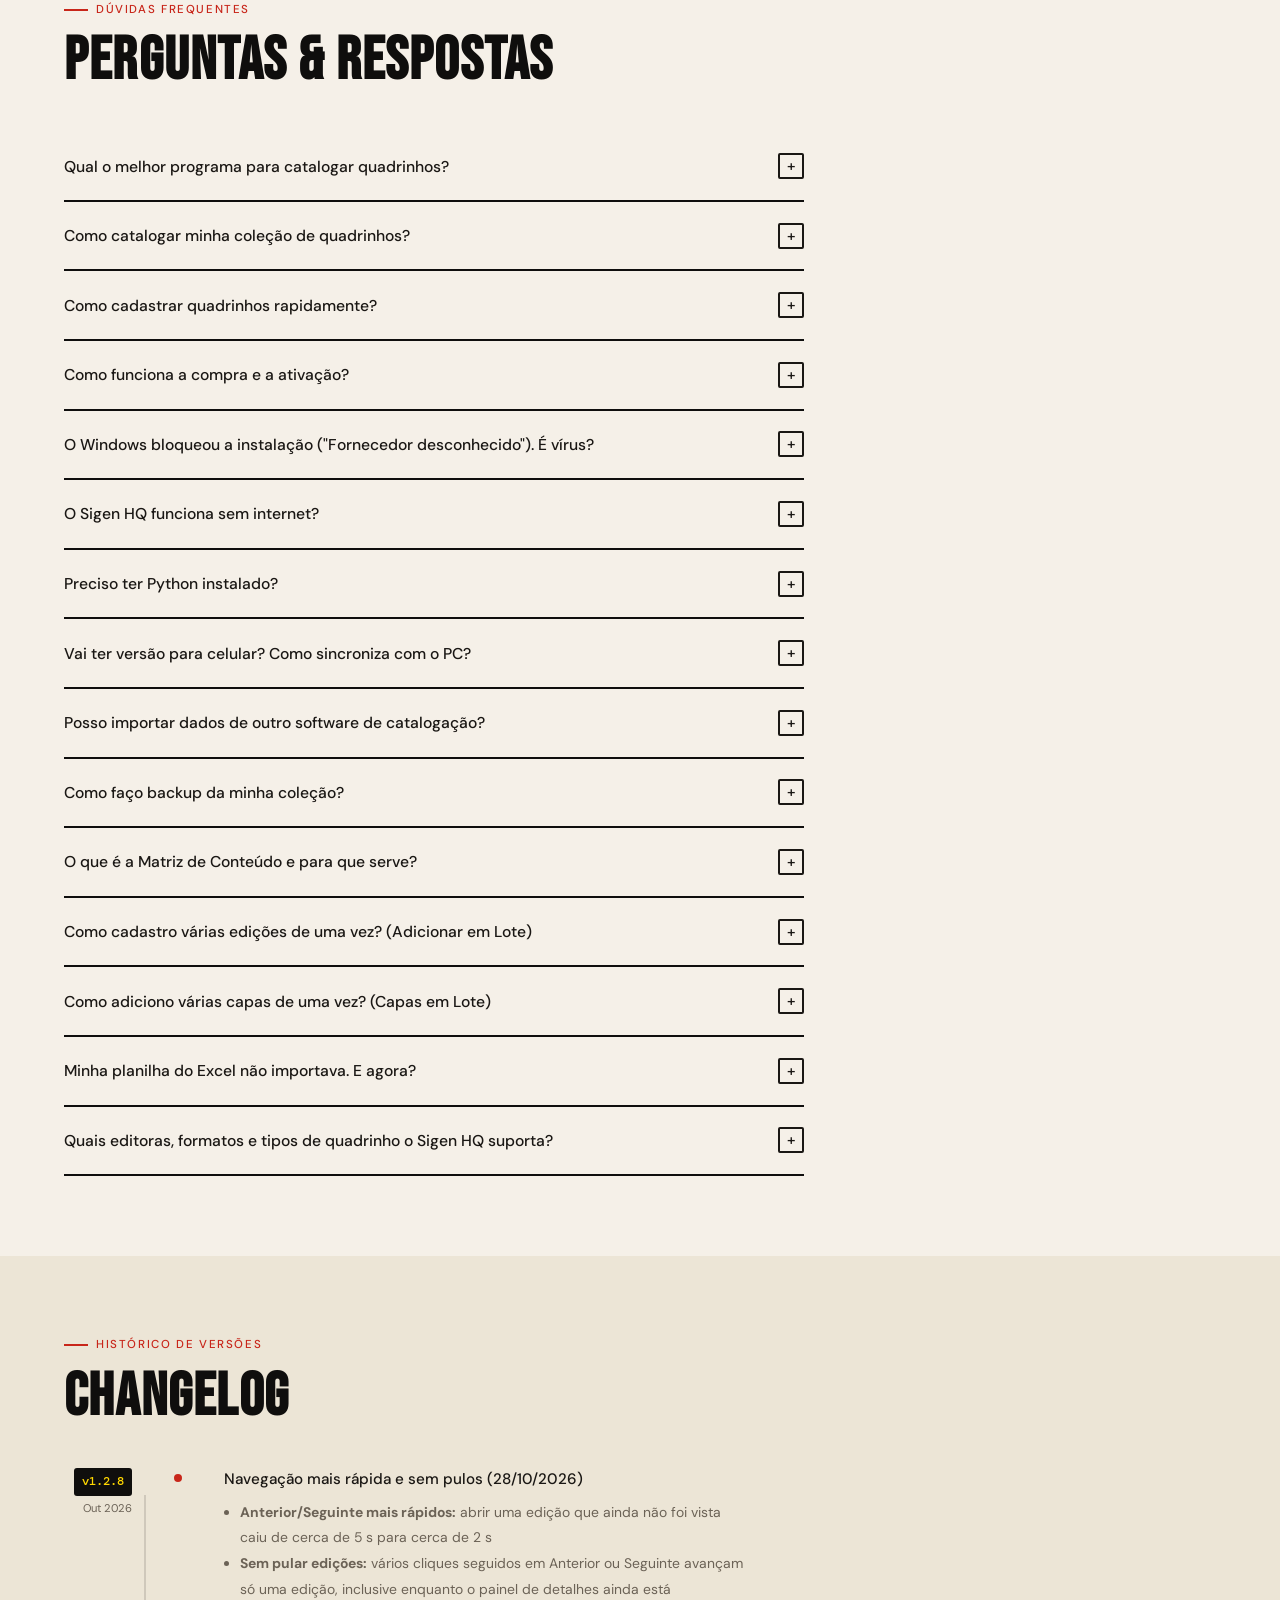
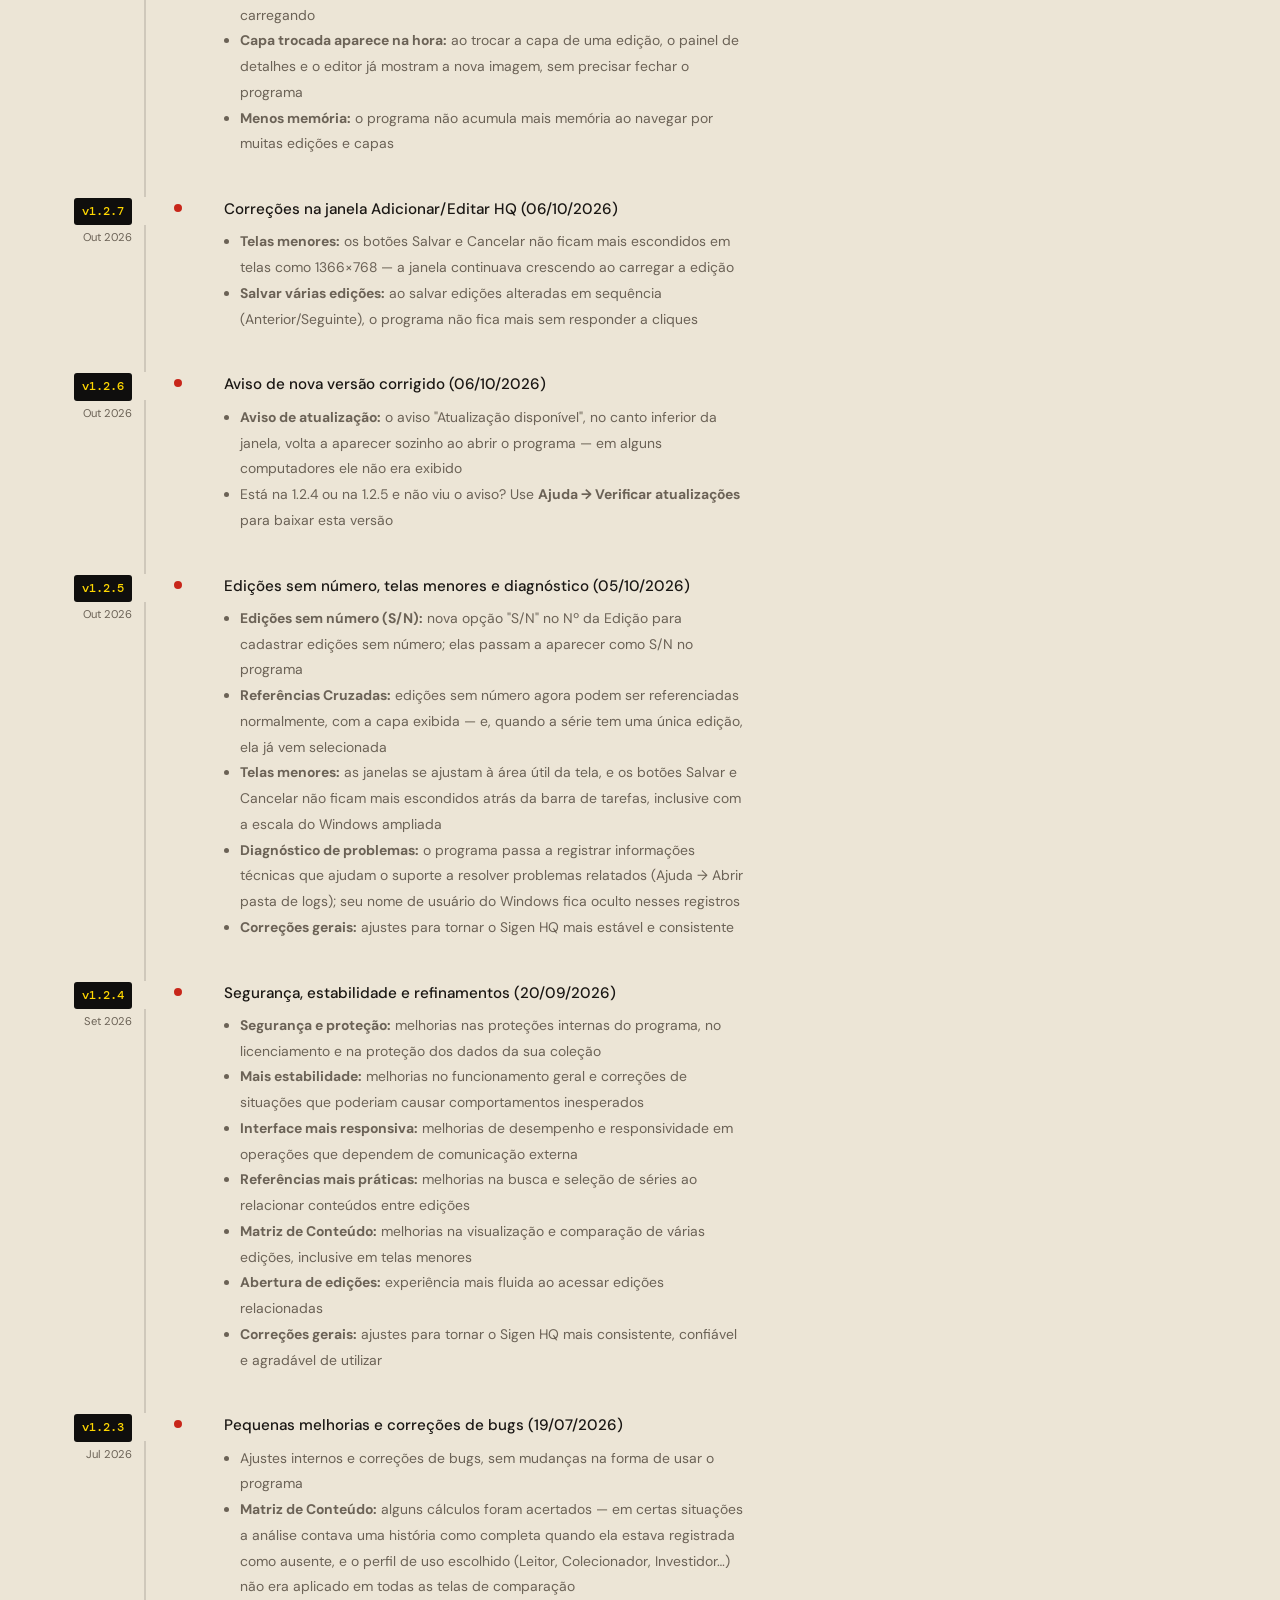
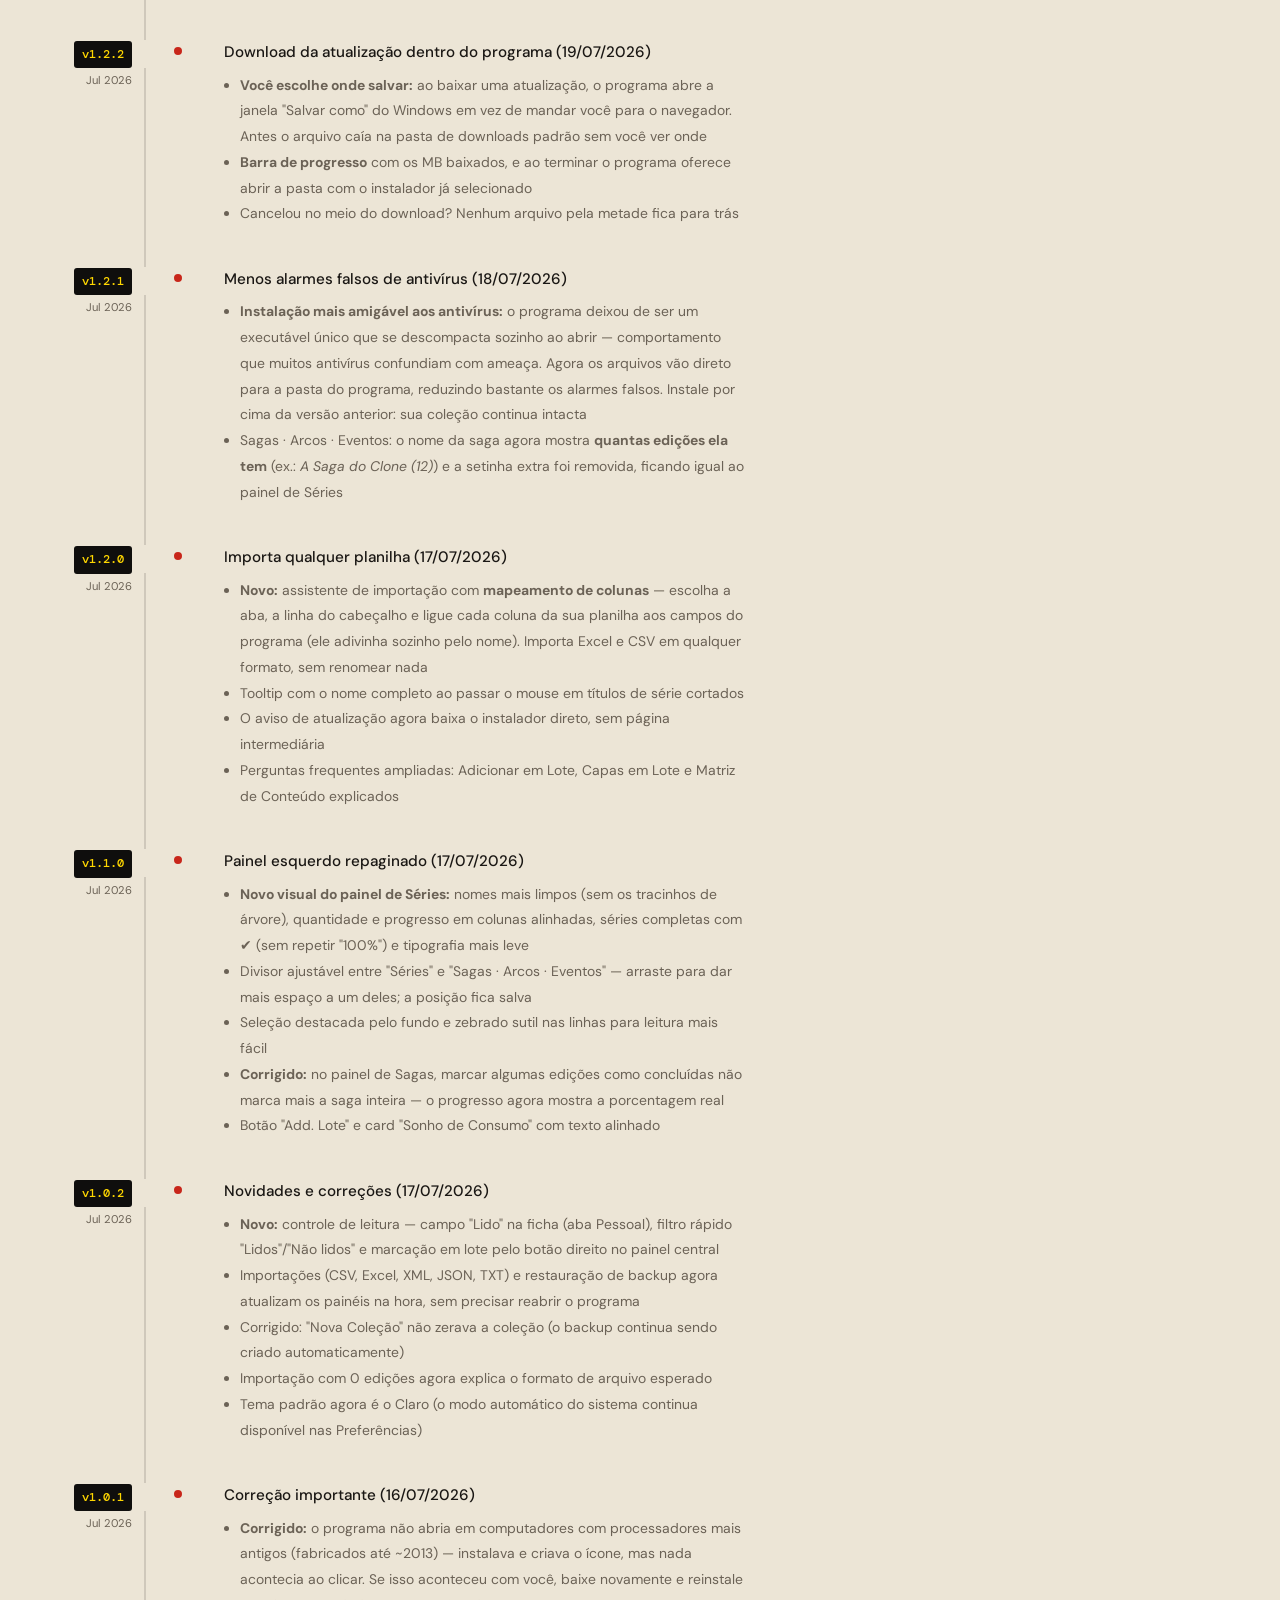
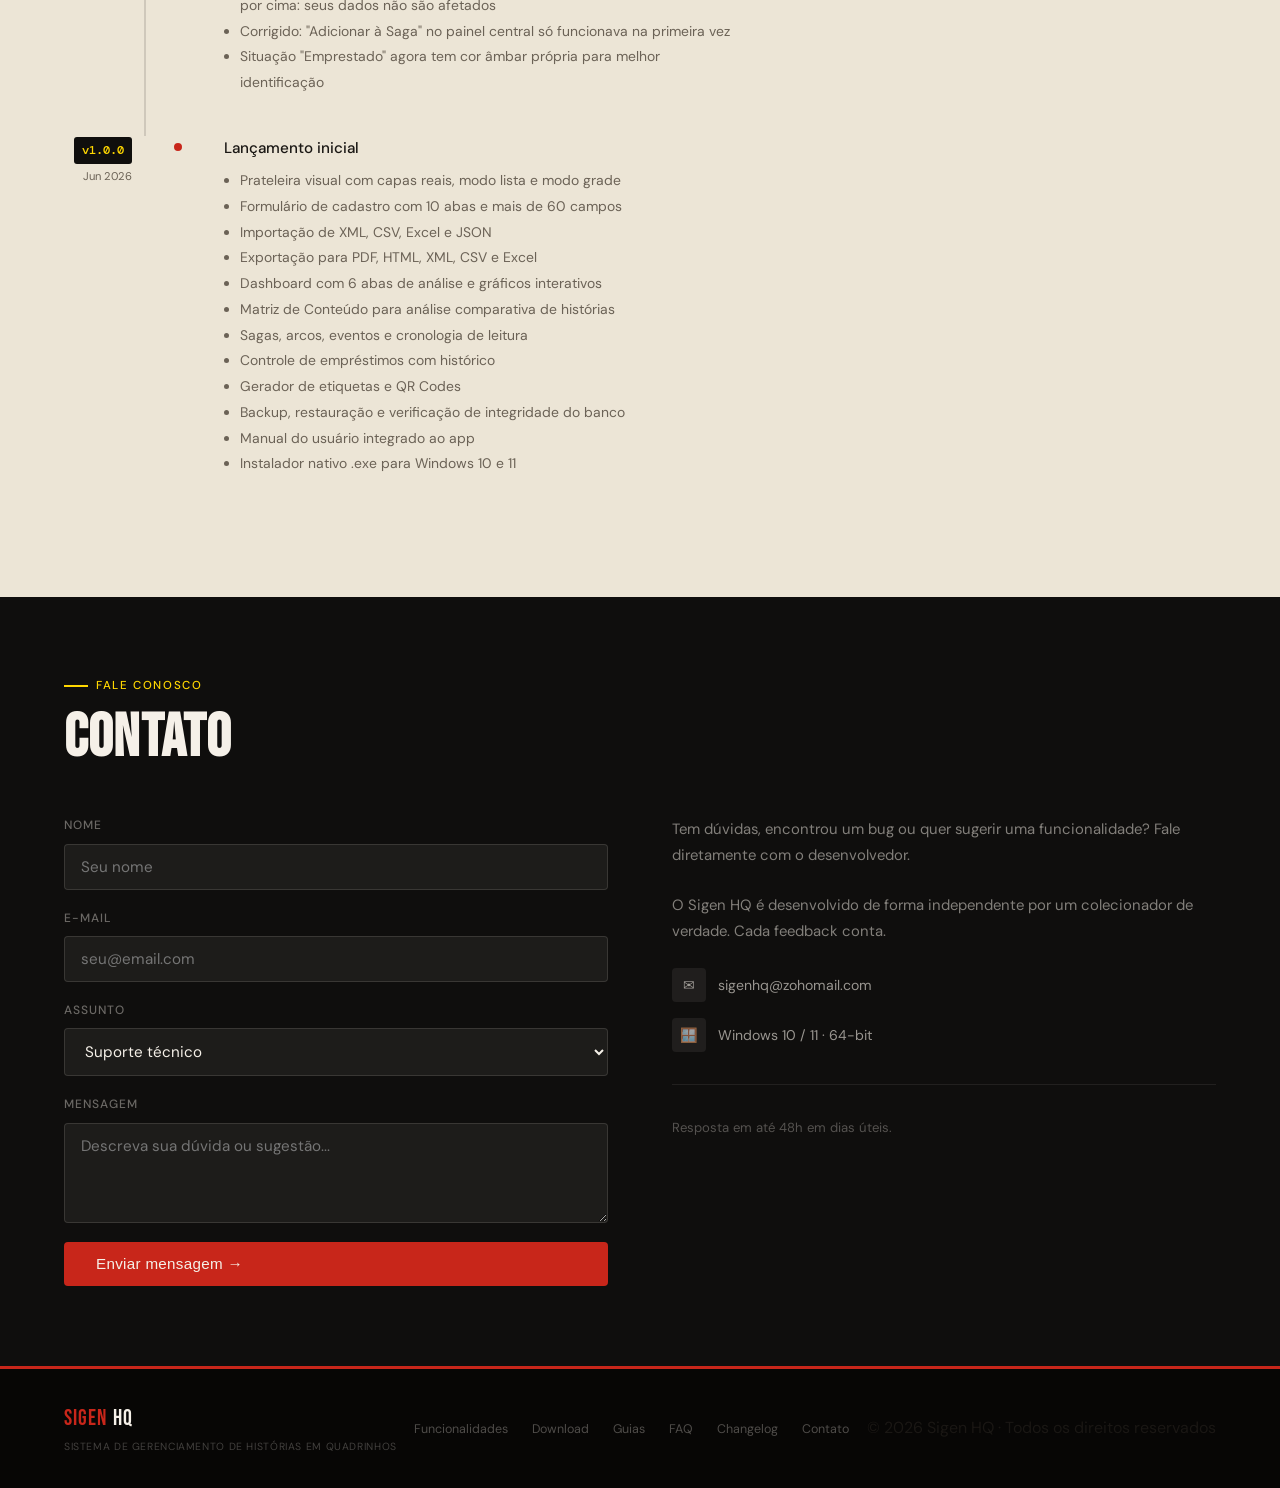
==== commit 386a5ddc: "site: guias para catalogar quadrinhos e ajustes de SEO na pagina principal Co-Authored-By: Claude Op" ====
--- a/index.html
+++ b/index.html
@@ -3,8 +3,8 @@
 <head>
 <meta charset="UTF-8">
 <meta name="viewport" content="width=device-width, initial-scale=1.0">
-<title>Sigen HQ — Software de Catalogação de Quadrinhos para Windows</title>
-<meta name="description" content="O software mais completo para catalogar sua coleção de HQs. Prateleira visual, dashboard, exportação PDF e muito mais. Para Windows, sem assinatura.">
+<title>Sigen HQ — Programa para catalogar quadrinhos, HQs, gibis e mangás (Windows)</title>
+<meta name="description" content="Programa para catalogar quadrinhos, HQs, gibis e mangás no Windows: cadastro em lote, capas, lista de faltantes e backup. Offline e grátis até 100 edições.">
 <meta name="keywords" content="catalogador de quadrinhos, organizar coleção de HQs, software para gibis, catálogo de mangás, gerenciar coleção de quadrinhos, app para colecionador de HQ, inventário de quadrinhos, organizar gibis, Sigen HQ">
 <meta name="author" content="Sigen HQ">
 <meta name="robots" content="index, follow">
@@ -37,6 +37,29 @@
   "offers": { "@type": "Offer", "price": "54.99", "priceCurrency": "BRL" }
 }
 </script>
+<script type="application/ld+json">
+{
+  "@context": "https://schema.org",
+  "@type": "FAQPage",
+  "mainEntity": [
+    {
+      "@type": "Question",
+      "name": "Qual o melhor programa para catalogar quadrinhos?",
+      "acceptedAnswer": { "@type": "Answer", "text": "Depende da coleção. Para uma lista pequena, uma planilha resolve. Para catalogar quadrinhos, HQs, gibis e mangás de qualquer editora, em português, com os dados no próprio computador e sem assinatura, o Sigen HQ é um programa para Windows que funciona offline e é grátis até 100 edições. Veja o comparativo completo em https://sigenhq.com.br/guias/programas-para-catalogar-quadrinhos/" }
+    },
+    {
+      "@type": "Question",
+      "name": "Como catalogar minha coleção de quadrinhos?",
+      "acceptedAnswer": { "@type": "Answer", "text": "Separe as revistas por série e número, registre primeiro o essencial de cada edição (série, número, editora e se você tem ou não), cadastre séries inteiras de uma vez, adicione as capas e cadastre cada compra nova no mesmo dia. Passo a passo em https://sigenhq.com.br/guias/como-catalogar-quadrinhos/" }
+    },
+    {
+      "@type": "Question",
+      "name": "Como cadastrar quadrinhos rapidamente?",
+      "acceptedAnswer": { "@type": "Answer", "text": "Cadastre a série inteira em lote, informando a faixa de números e os dados comuns uma única vez, e marque as edições que você já tem. Se a coleção estiver numa planilha do Excel, importe a planilha em vez de redigitar. Detalhes em https://sigenhq.com.br/guias/como-cadastrar-quadrinhos/" }
+    }
+  ]
+}
+</script>
 <link rel="preconnect" href="https://fonts.googleapis.com">
 <link rel="preconnect" href="https://fonts.gstatic.com" crossorigin>
 <link href="https://fonts.googleapis.com/css2?family=Bebas+Neue&family=DM+Sans:ital,opsz,wght@0,9..40,300;0,9..40,400;0,9..40,500;1,9..40,300&family=DM+Mono:wght@400;500&display=swap" rel="stylesheet">
@@ -654,6 +677,16 @@
 .faq-item.open .faq-arrow{transform:rotate(45deg);}
 .faq-answer{max-height:0;overflow:hidden;transition:max-height .3s ease;}
 .faq-answer-inner{padding:0 0 1.5rem;color:var(--muted);font-size:.92rem;line-height:1.7;}
+.faq-answer-inner a{color:var(--red);}
+
+/* ── GUIAS ── */
+.guias-section{background:var(--paper-dark);}
+.guias-intro{max-width:640px;color:var(--muted);margin-bottom:2rem;}
+.guias-grid{display:grid;grid-template-columns:repeat(auto-fit,minmax(240px,1fr));gap:1rem;max-width:1100px;}
+.guia-card{display:block;background:var(--paper);border:1px solid var(--border);border-radius:6px;padding:1.25rem 1.4rem;text-decoration:none;color:var(--text);transition:transform .15s,box-shadow .15s;}
+.guia-card:hover{transform:translateY(-2px);box-shadow:0 8px 24px rgba(0,0,0,.08);}
+.guia-card h3{margin-bottom:.35rem;}
+.guia-card p{font-size:.88rem;color:var(--muted);}
 
 /* ── CHANGELOG ── */
 .changelog-section{background:var(--paper-dark);}
@@ -762,6 +795,7 @@
     <li><a href="#screenshots">Screenshots</a></li>
     <li><a href="#download">Download</a></li>
     <li><a href="#mobile">Mobile</a></li>
+    <li><a href="guias/">Guias</a></li>
     <li><a href="#faq">FAQ</a></li>
     <li><a href="#contato">Contato</a></li>
     <li><a href="#download" class="nav-cta">Baixar grátis</a></li>
@@ -793,7 +827,7 @@
       <span class="accent">certo.</span>
     </h1>
     <p class="hero-sub">
-      Sigen HQ é o catalogador mais completo para quadrinhos no Windows. Prateleira visual, dashboard completo, 10 abas de cadastro e muito mais — rodando 100% no seu PC.
+      Sigen HQ é um programa para catalogar quadrinhos, HQs, gibis e mangás no Windows. Cadastre séries inteiras de uma vez, veja a coleção numa prateleira de capas, descubra o que falta e controle empréstimos — rodando 100% no seu PC.
     </p>
     <div class="hero-actions">
       <a href="#download" class="btn-primary">↓ Baixar grátis</a>
@@ -1147,10 +1181,63 @@
 </section>
 
 <!-- FAQ -->
+<section class="guias-section" id="guias">
+  <div class="section-label">Guias</div>
+  <h2>Como catalogar sua coleção de quadrinhos</h2>
+  <p class="guias-intro">Dicas práticas para catalogar, cadastrar e organizar coleções de quadrinhos, HQs, gibis e mangás — com ou sem programa.</p>
+  <div class="guias-grid fade-in">
+    <a class="guia-card" href="guias/como-catalogar-quadrinhos/">
+      <h3>Como catalogar quadrinhos</h3>
+      <p>Passo a passo: o que registrar, por onde começar e como manter o catálogo em dia.</p>
+    </a>
+    <a class="guia-card" href="guias/como-cadastrar-quadrinhos/">
+      <h3>Como cadastrar quadrinhos rápido</h3>
+      <p>Um a um, a série inteira em lote ou importando sua planilha do Excel.</p>
+    </a>
+    <a class="guia-card" href="guias/planilha-ou-programa-para-catalogar-hqs/">
+      <h3>Planilha ou programa?</h3>
+      <p>Até onde a planilha vai e quando um programa passa a valer a pena.</p>
+    </a>
+    <a class="guia-card" href="guias/programas-para-catalogar-quadrinhos/">
+      <h3>Programas para catalogar quadrinhos</h3>
+      <p>Planilha, serviços online ou programa no computador: como escolher.</p>
+    </a>
+  </div>
+</section>
+
 <section class="faq-section" id="faq">
   <div class="section-label">Dúvidas frequentes</div>
   <h2>Perguntas &amp; respostas</h2>
   <div class="faq-list fade-in">
+
+    <div class="faq-item">
+      <button class="faq-question" onclick="toggleFaq(this)">Qual o melhor programa para catalogar quadrinhos? <div class="faq-arrow">+</div></button>
+      <div class="faq-answer"><div class="faq-answer-inner">
+        Depende da coleção. Para uma lista pequena, uma planilha resolve. Para catalogar <strong>quadrinhos, HQs, gibis e mangás de qualquer editora</strong>, em português, com os dados no seu próprio computador e <strong>sem assinatura</strong>, o Sigen HQ é um programa para Windows que funciona offline e é <strong>grátis até 100 edições</strong>.
+        <br><br>
+        As perguntas que ajudam a escolher entre planilha, serviços online e programa no computador estão no guia <a href="guias/programas-para-catalogar-quadrinhos/">programas para catalogar quadrinhos</a>.
+      </div></div>
+    </div>
+
+    <div class="faq-item">
+      <button class="faq-question" onclick="toggleFaq(this)">Como catalogar minha coleção de quadrinhos? <div class="faq-arrow">+</div></button>
+      <div class="faq-answer"><div class="faq-answer-inner">
+        <strong>1.</strong> Separe as revistas por série e, dentro de cada série, por número.<br>
+        <strong>2.</strong> Registre primeiro o essencial de cada edição: série, número, editora e se você tem ou não.<br>
+        <strong>3.</strong> Cadastre séries inteiras de uma vez (Adicionar em Lote) em vez de edição por edição.<br>
+        <strong>4.</strong> Adicione as capas — de preferência em lote, a partir de uma pasta.<br>
+        <strong>5.</strong> Cadastre cada compra nova no mesmo dia e faça backup de tempos em tempos.
+        <br><br>
+        Passo a passo completo no guia <a href="guias/como-catalogar-quadrinhos/">como catalogar quadrinhos</a>.
+      </div></div>
+    </div>
+
+    <div class="faq-item">
+      <button class="faq-question" onclick="toggleFaq(this)">Como cadastrar quadrinhos rapidamente? <div class="faq-arrow">+</div></button>
+      <div class="faq-answer"><div class="faq-answer-inner">
+        Cadastre a <strong>série inteira em lote</strong>: informe a faixa de números e os dados comuns (editora, formato, idioma) uma única vez e marque as edições que você já tem — as outras viram sua lista de desejos. Se a coleção já estiver numa <strong>planilha do Excel</strong>, importe a planilha em vez de redigitar. Veja o guia <a href="guias/como-cadastrar-quadrinhos/">como cadastrar quadrinhos rápido</a>.
+      </div></div>
+    </div>
 
     <div class="faq-item">
       <button class="faq-question" onclick="toggleFaq(this)">Como funciona a compra e a ativação? <div class="faq-arrow">+</div></button>
@@ -1532,6 +1619,7 @@
   <ul class="footer-links">
     <li><a href="#funcionalidades">Funcionalidades</a></li>
     <li><a href="#download">Download</a></li>
+    <li><a href="guias/">Guias</a></li>
     <li><a href="#faq">FAQ</a></li>
     <li><a href="#changelog">Changelog</a></li>
     <li><a href="#contato">Contato</a></li>
